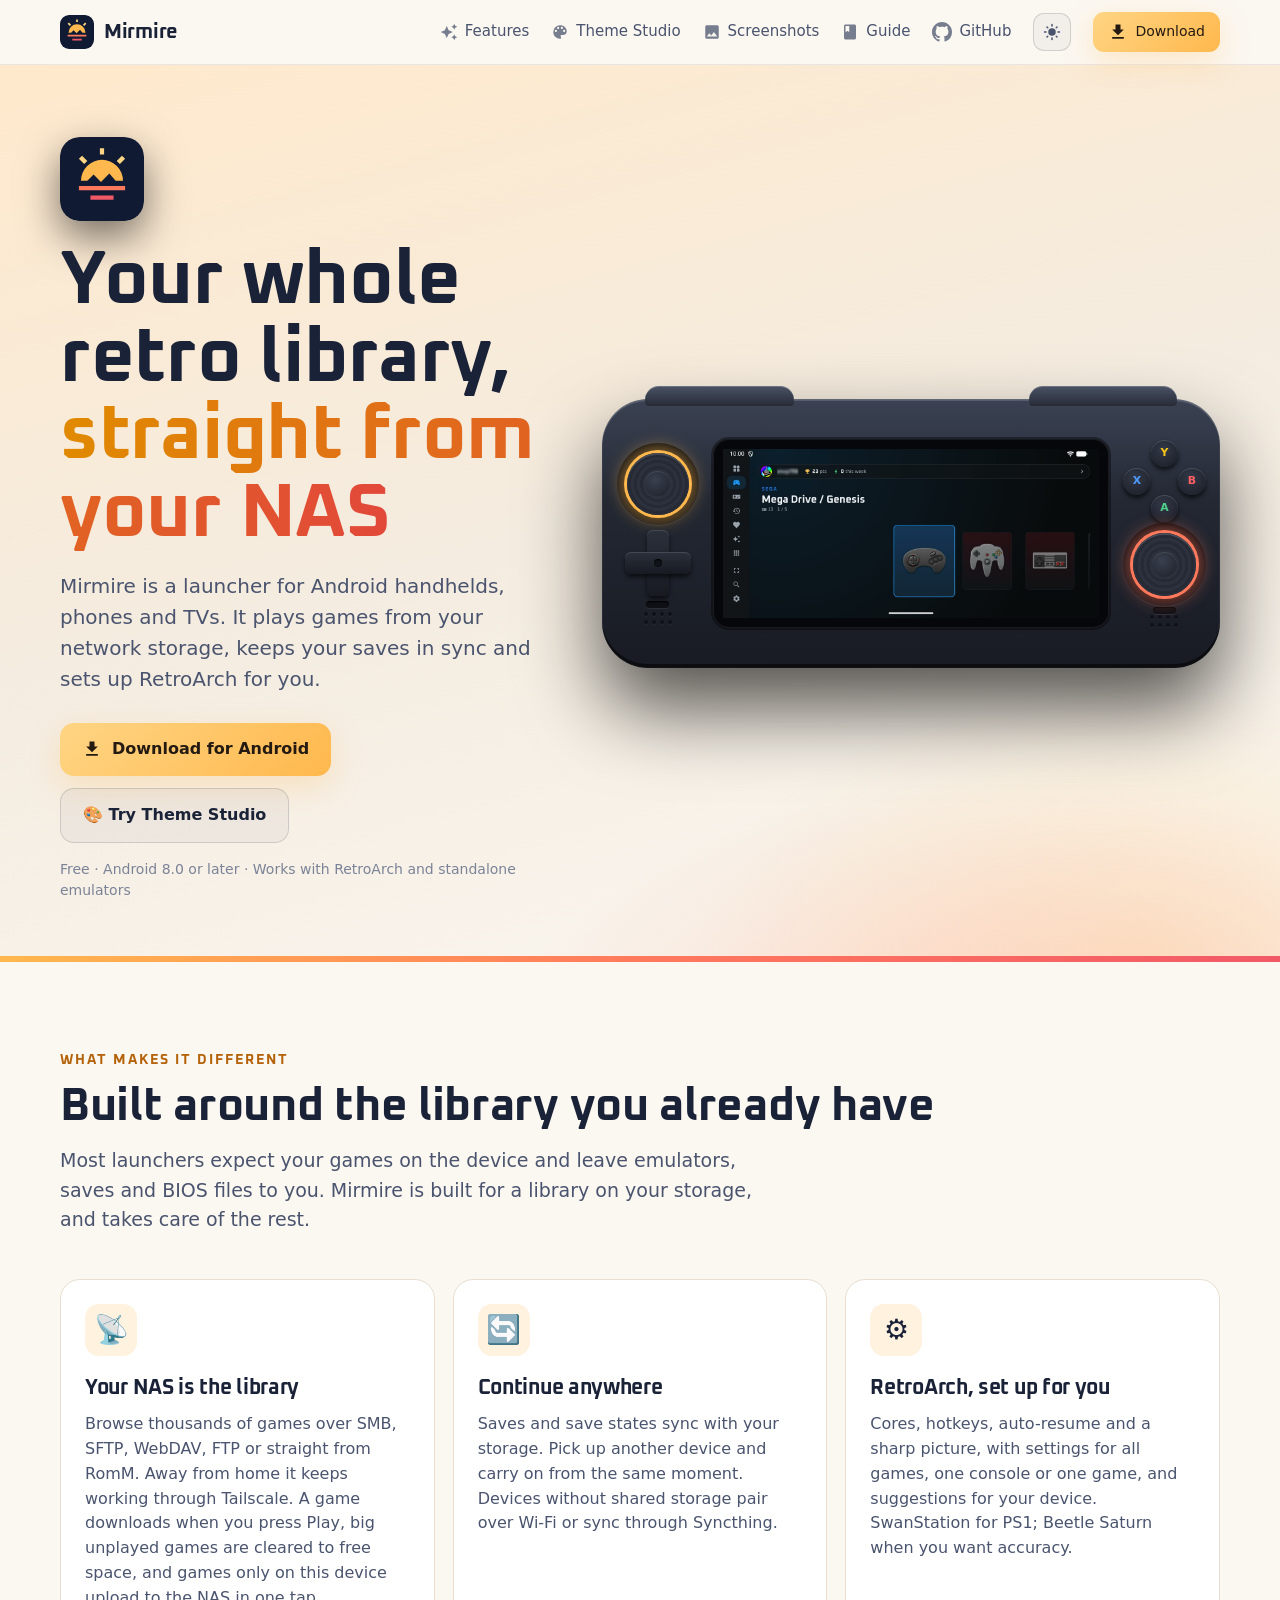
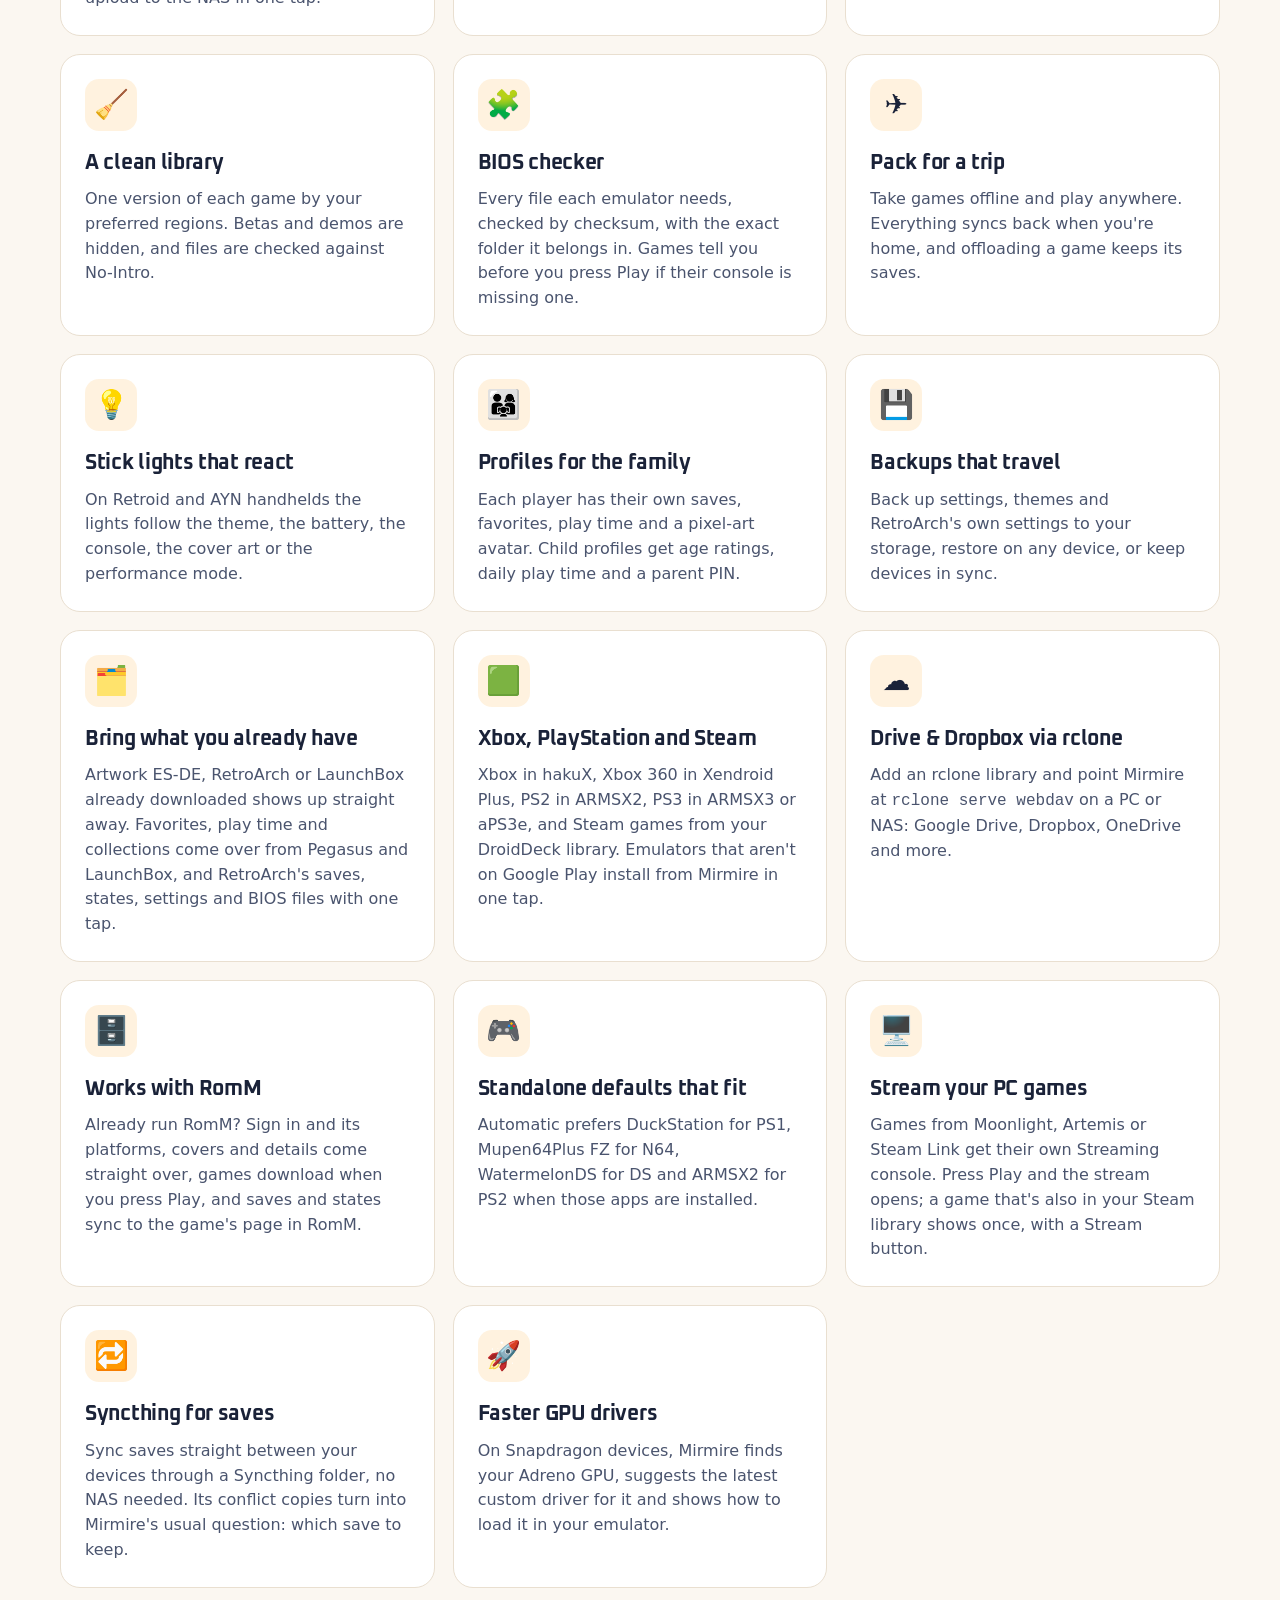
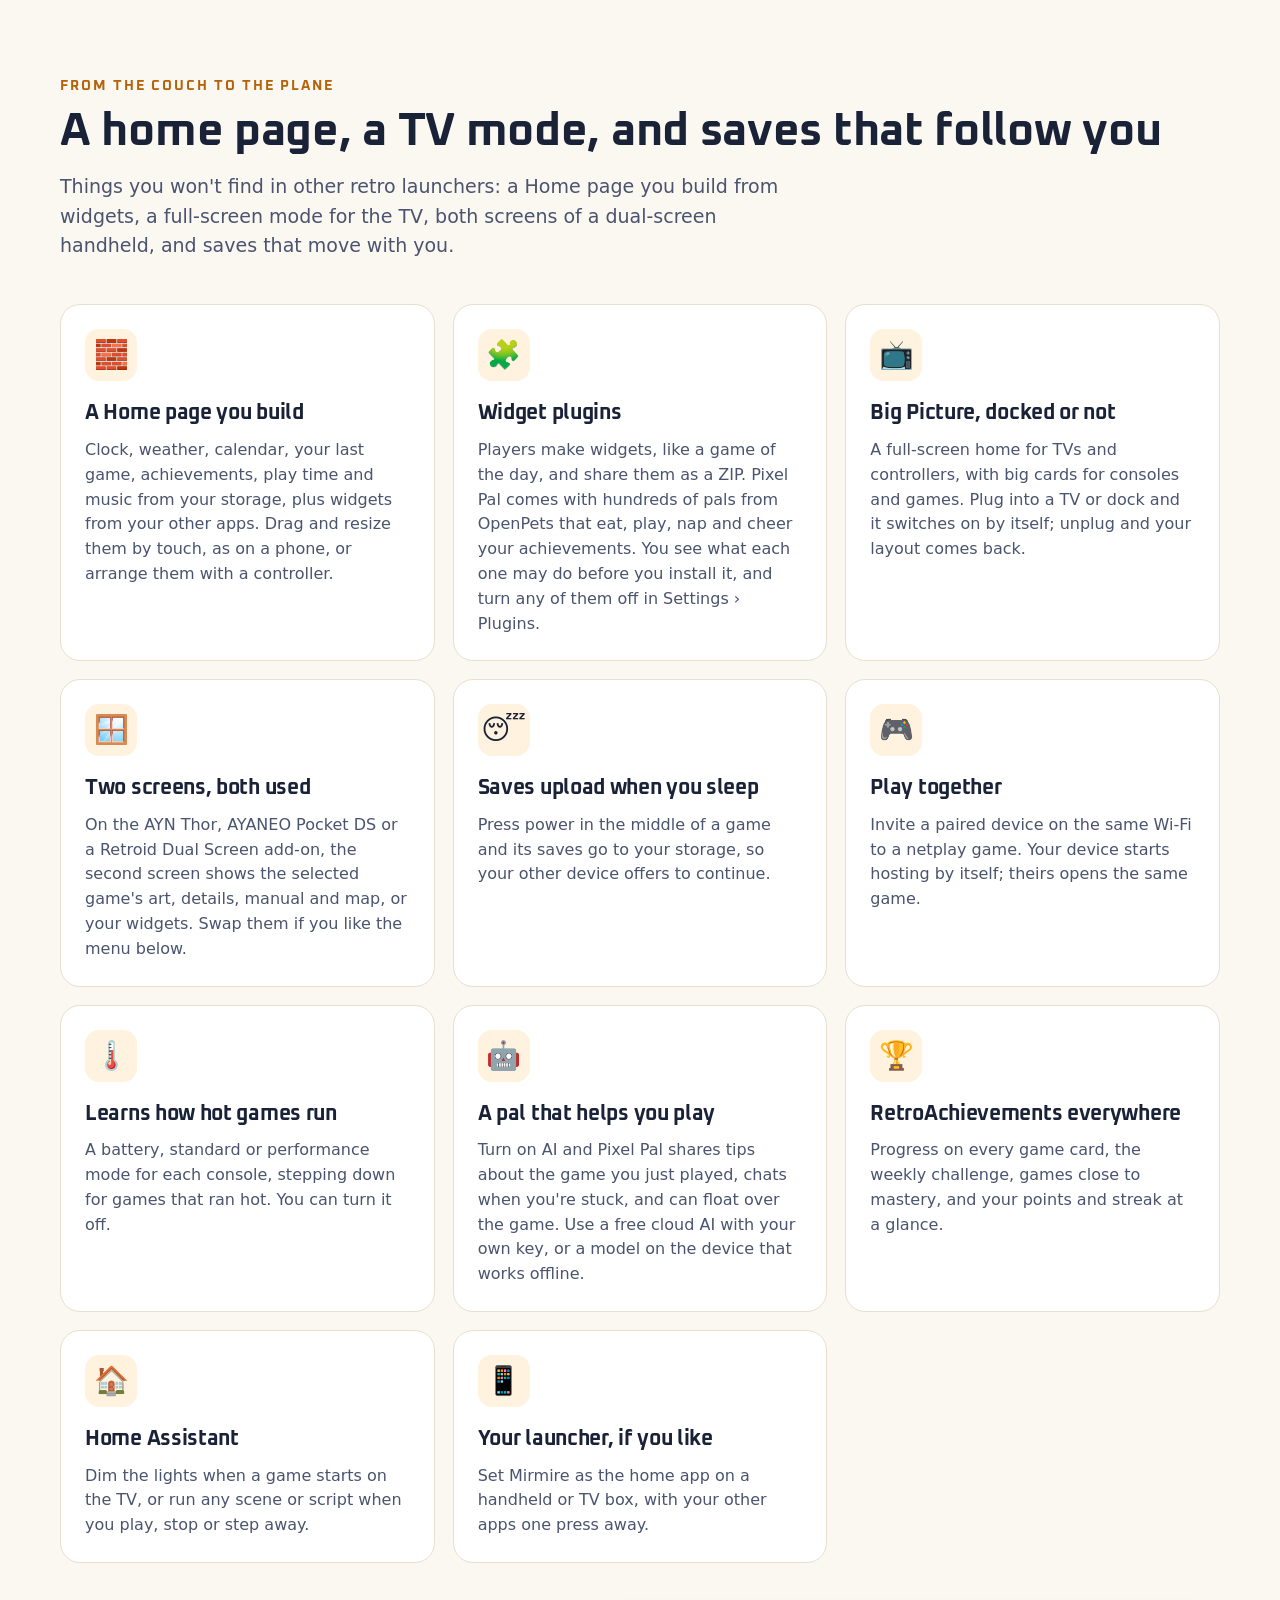
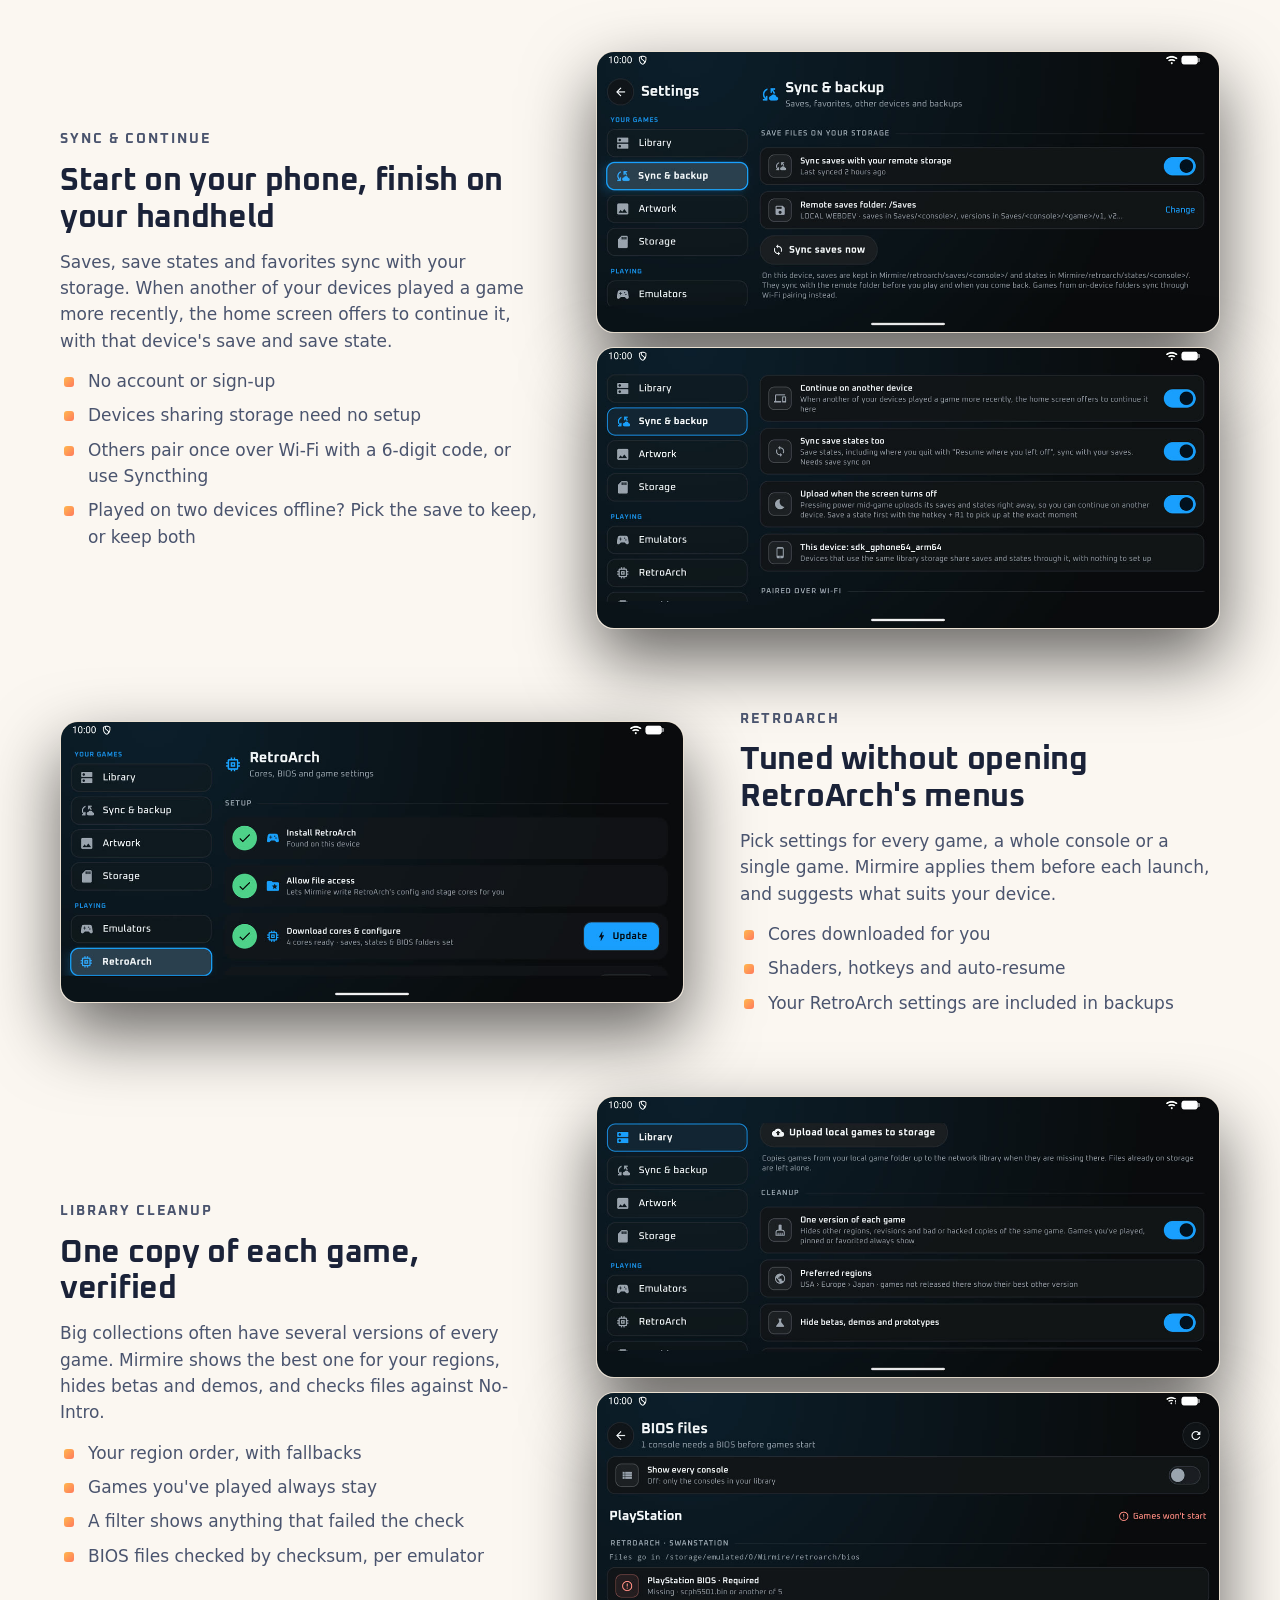
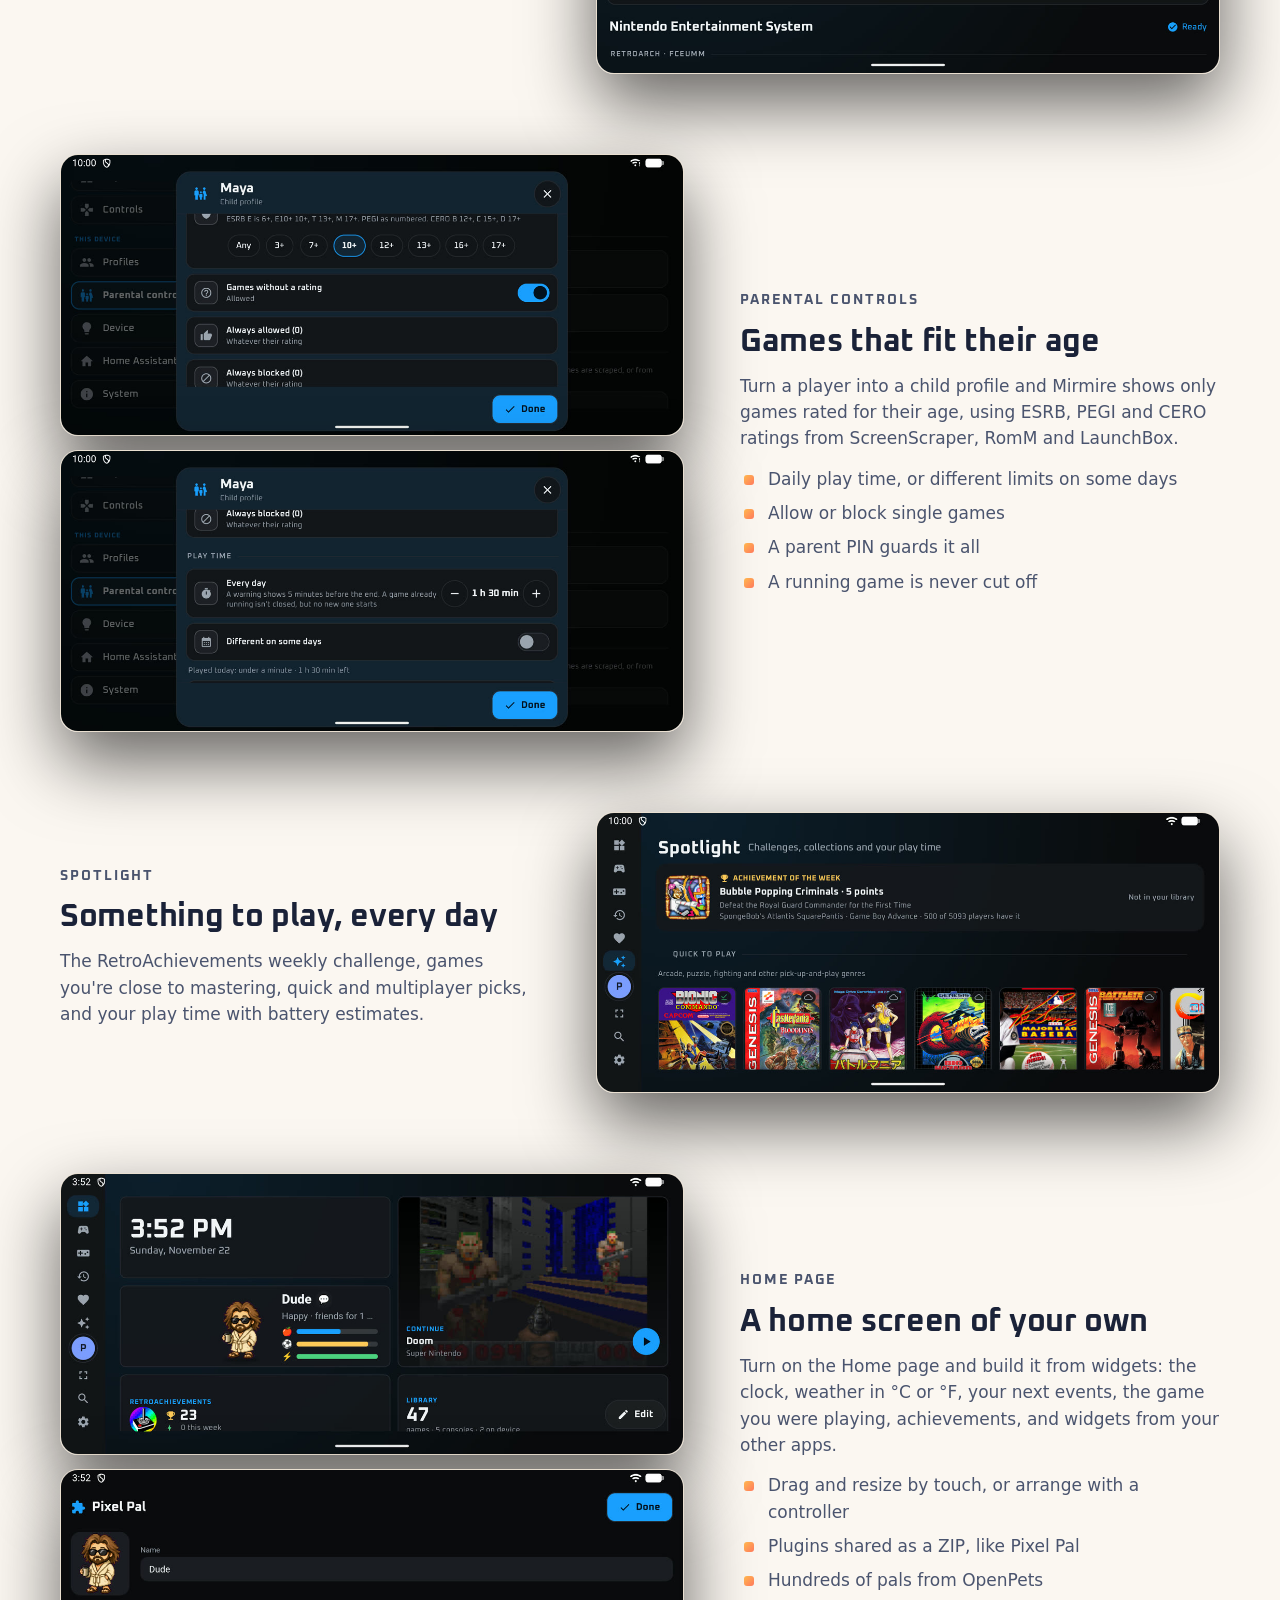
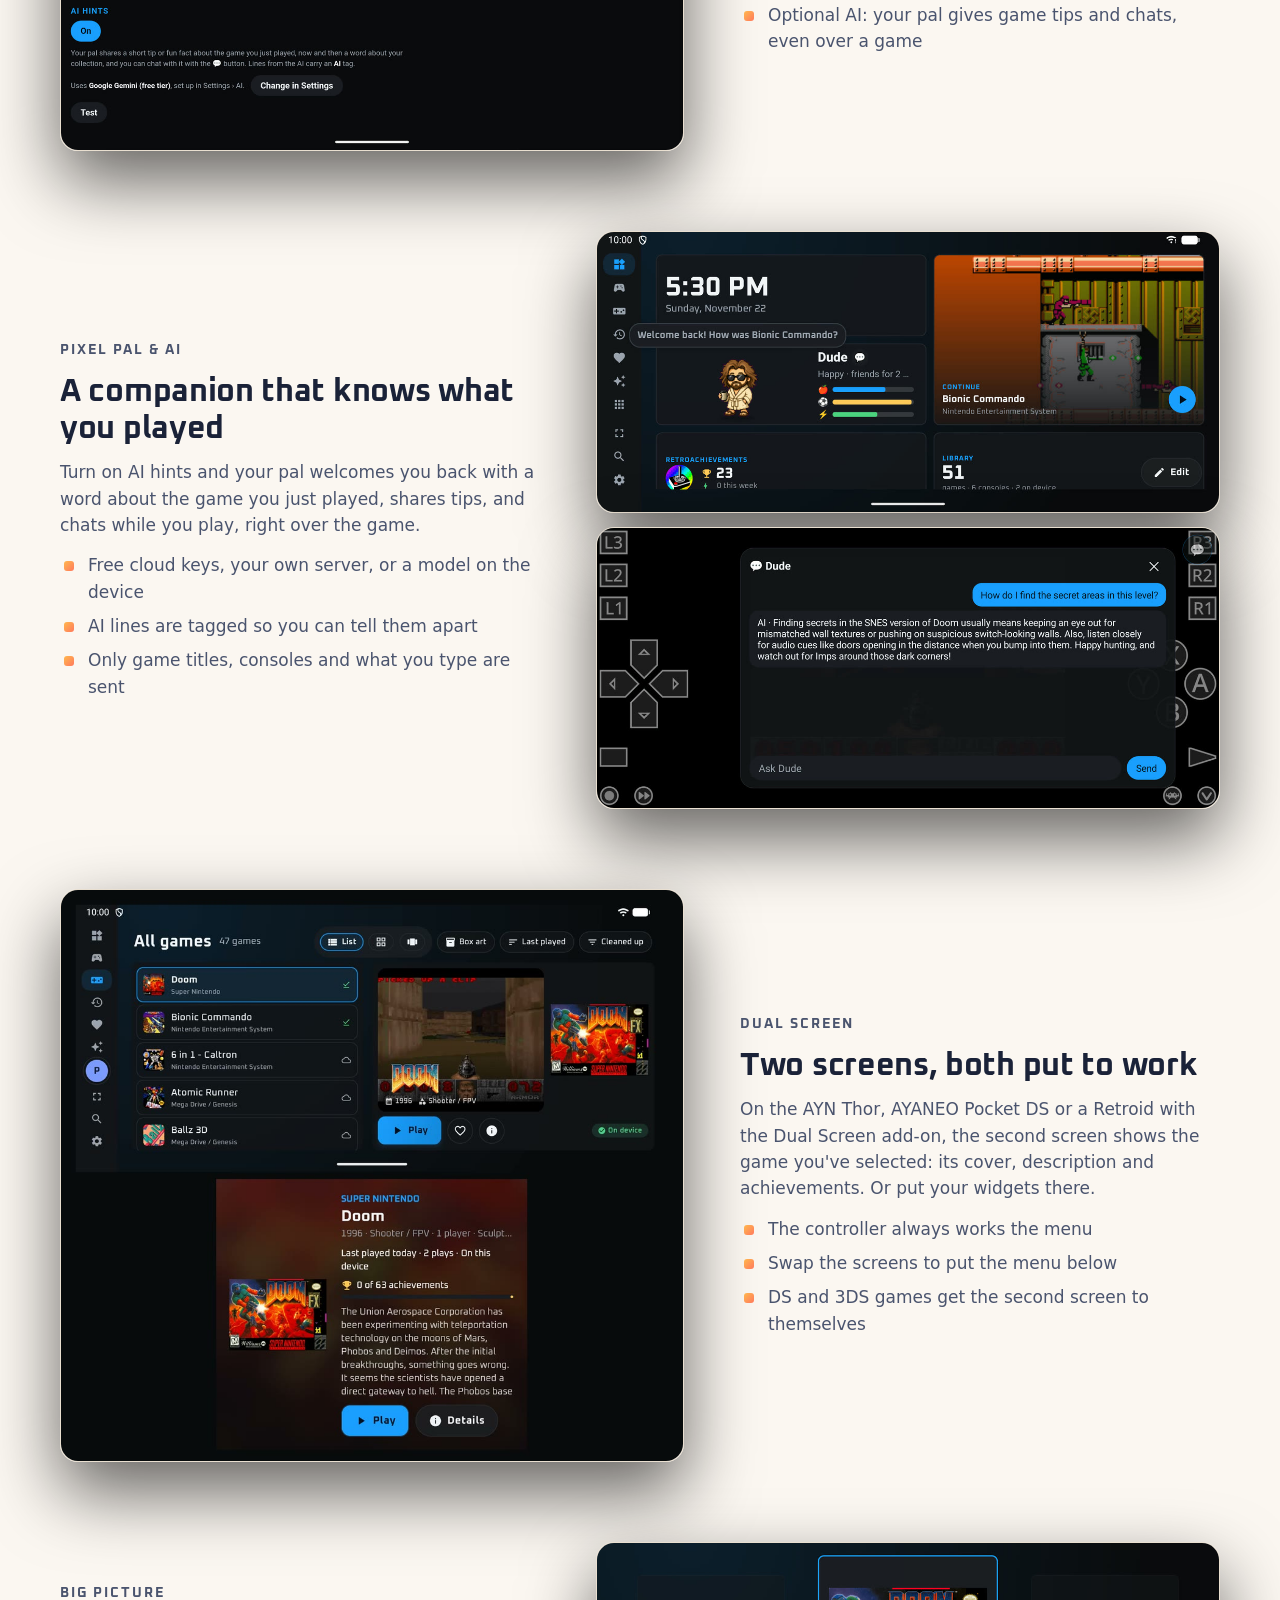
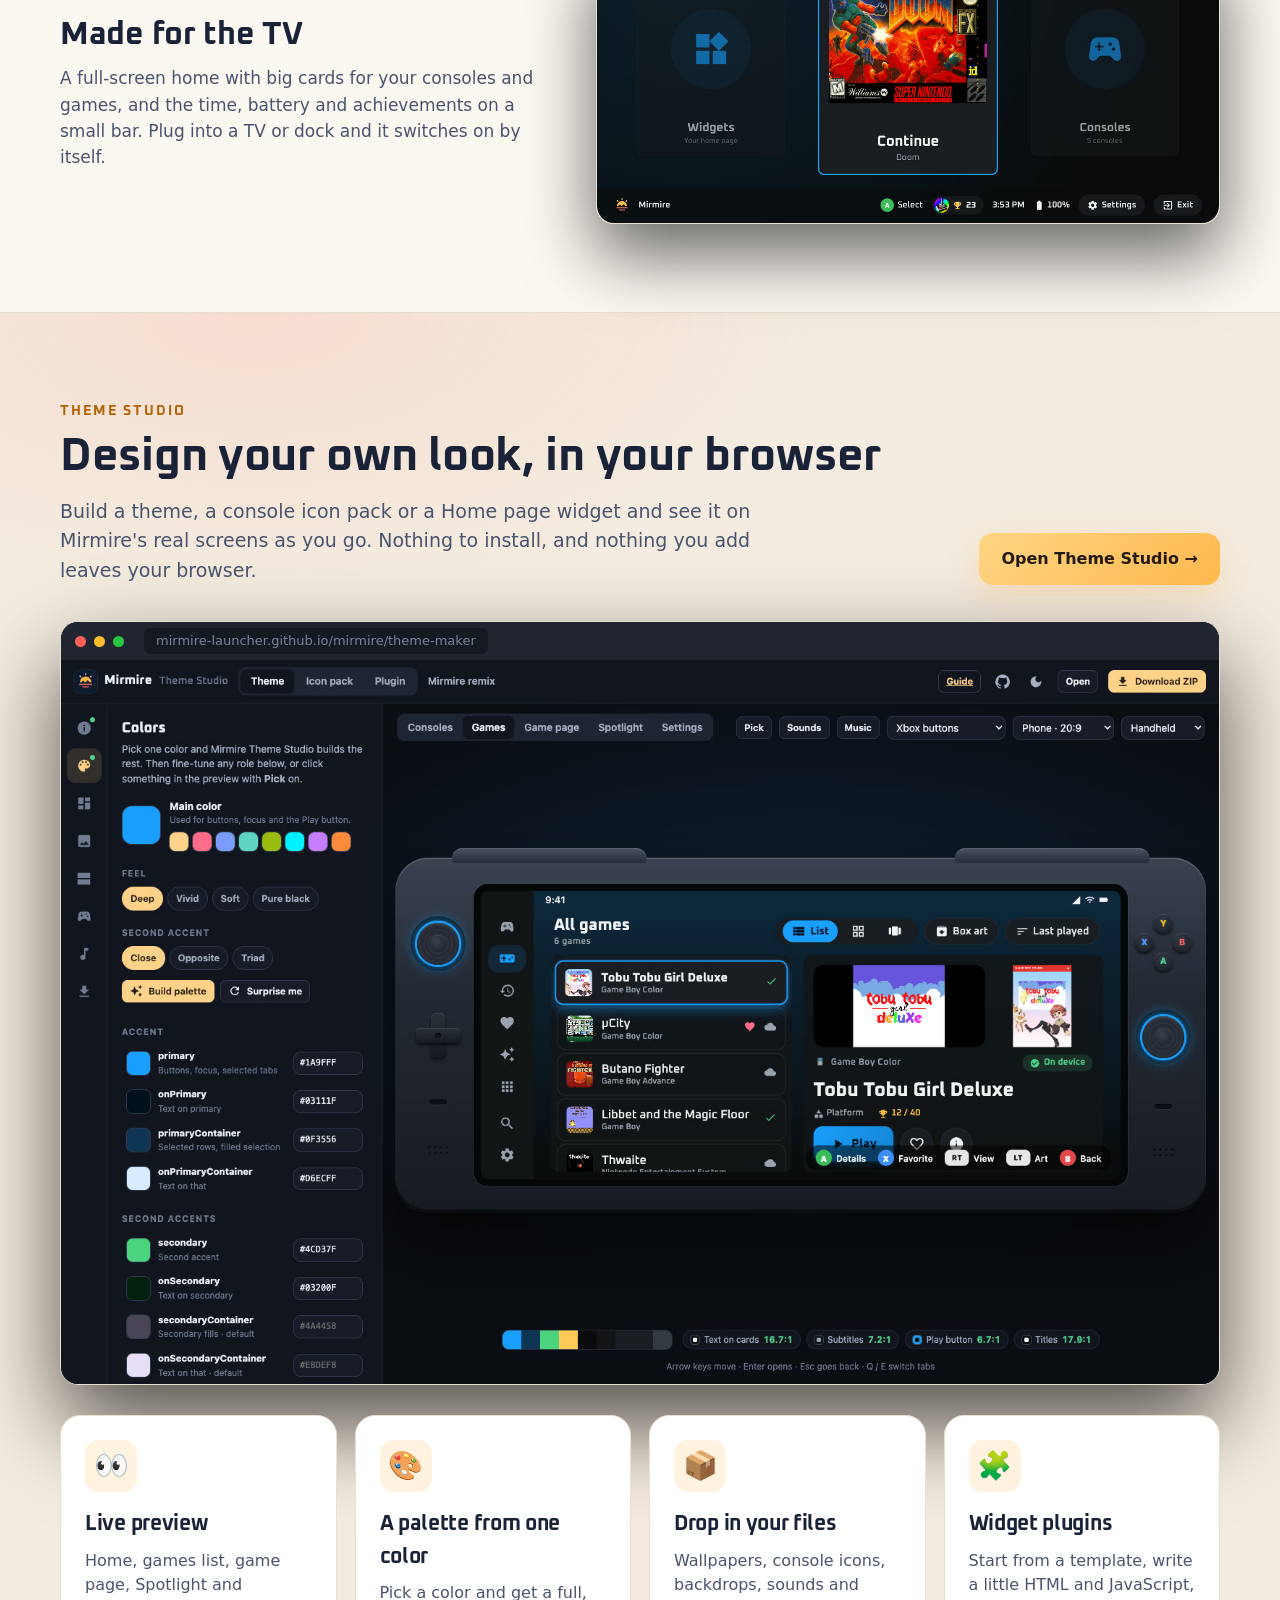
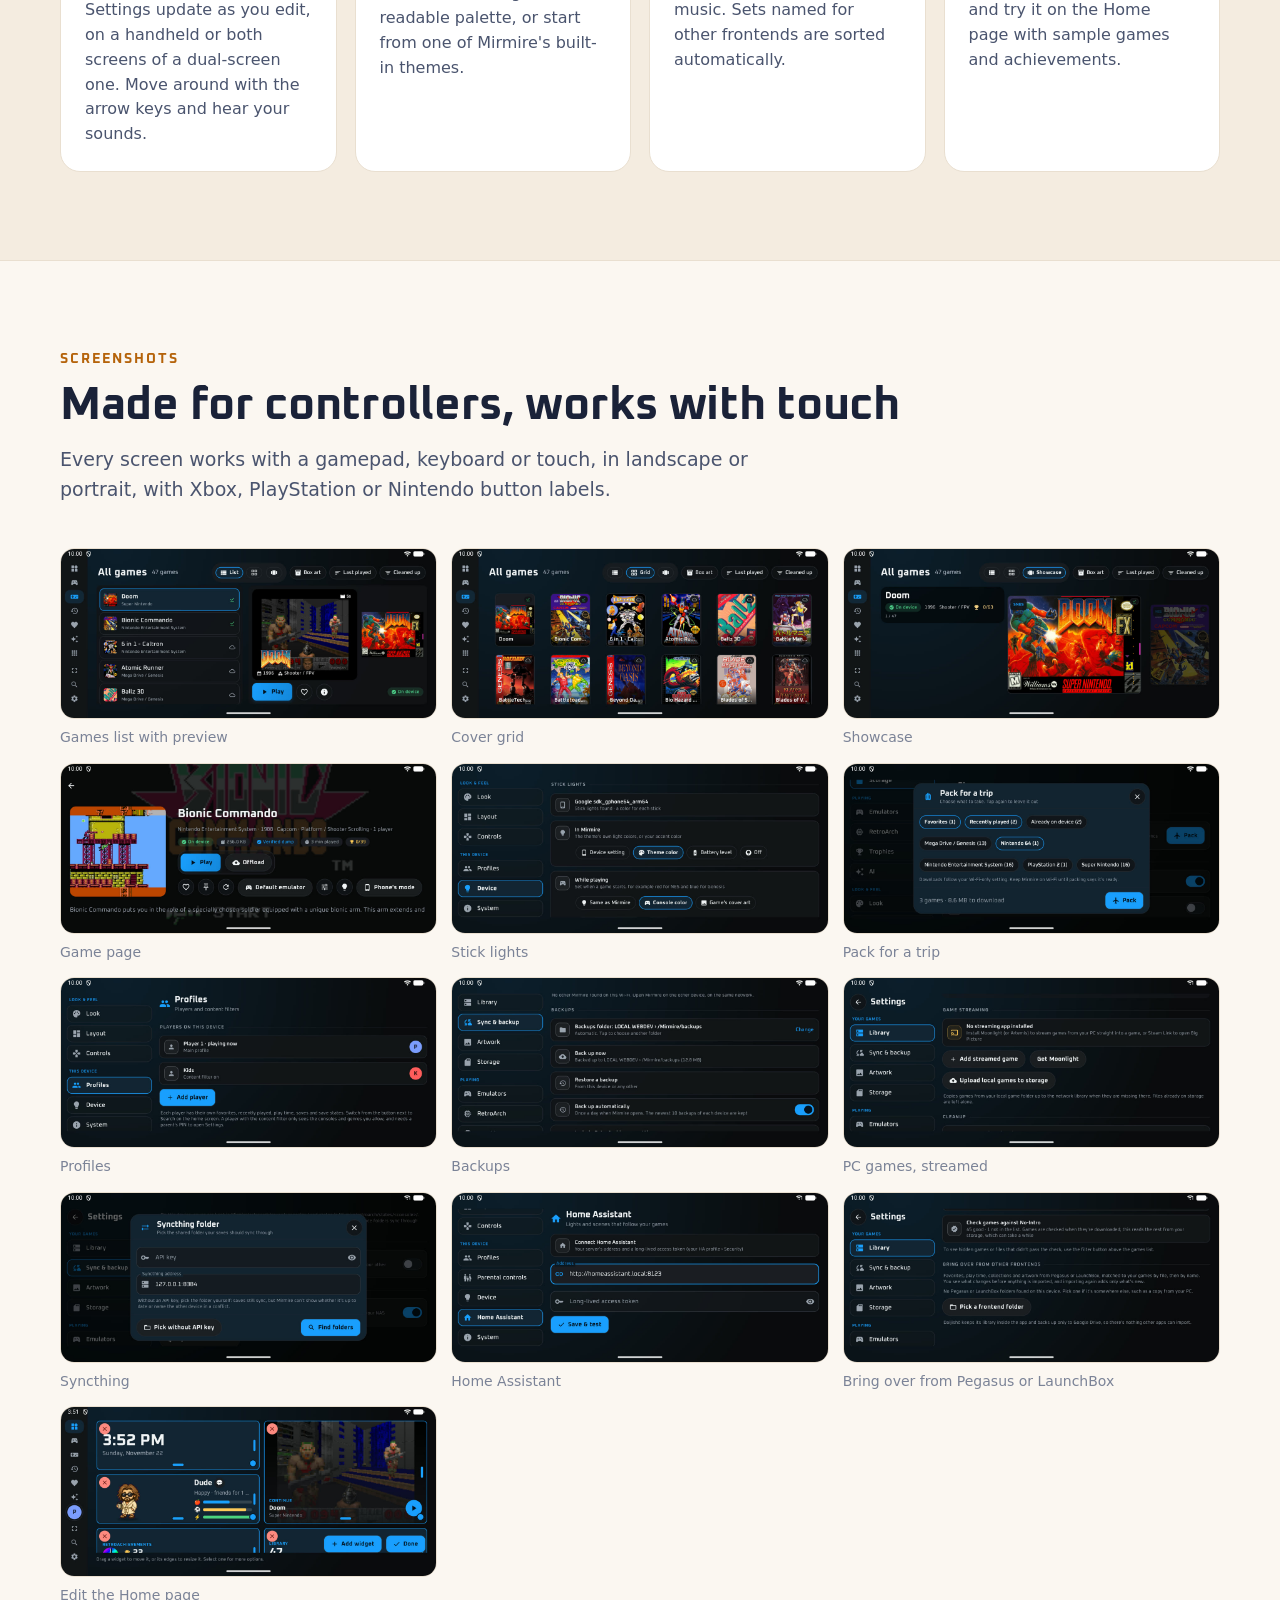
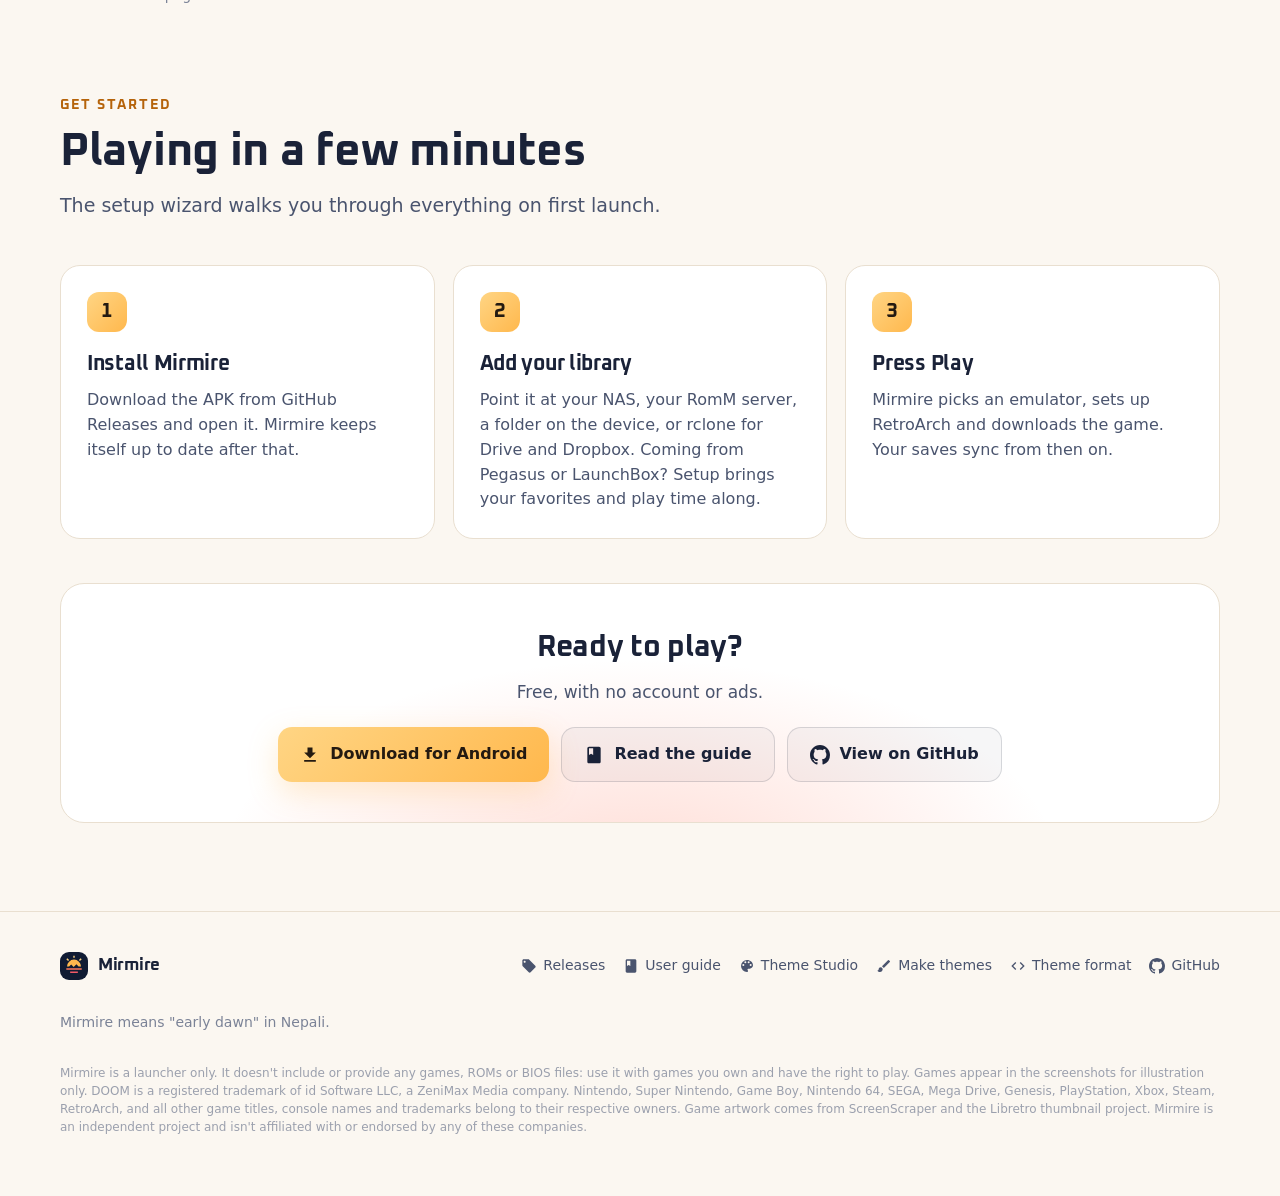
==== docs/index.html @ a79c7e6b "Docs for 1.1.9: Settings › Plugins and its setup step, 12 credited avatar styles, bold profile color" ====
<!doctype html>
<html lang="en">
<head>
  <meta charset="utf-8">
  <meta name="viewport" content="width=device-width, initial-scale=1">
  <title>Mirmire: retro game launcher for Android</title>
  <meta name="description" content="A retro game launcher for Android handhelds, phones and TVs that plays your whole library straight from your NAS, with save sync, RetroArch set up for you and Theme Studio.">
  <meta property="og:title" content="Mirmire">
  <meta property="og:description" content="A retro game launcher for Android handhelds, phones and TVs that plays your whole library straight from your NAS.">
  <meta property="og:image" content="https://mirmire-launcher.github.io/mirmire/images/social-preview.png">
  <meta property="og:type" content="website">
  <meta name="twitter:card" content="summary_large_image">
  <script>try { const t = localStorage.getItem("mirmire-site-theme"); if (t) document.documentElement.dataset.theme = t; } catch {}</script>
  <link rel="icon" href="images/mirmire-icon.svg" type="image/svg+xml">
  <style>
    @font-face { font-family: Oxanium; src: url("theme-maker/assets/fonts/oxanium_medium.ttf") format("truetype"); font-weight: 500; }
    @font-face { font-family: Oxanium; src: url("theme-maker/assets/fonts/oxanium_bold.ttf") format("truetype"); font-weight: 700 800; }
    :root {
      --bg: #0B1326; --bg-2: #101B33; --panel: #142037; --panel-2: #19283F; --line: #25364F;
      --ink: #FFF4E4; --ink-2: #C9D2E1; --ink-3: #8D9AB0;
      --gold: #FFB84D; --pale: #FFD584; --coral: #FF795D; --rose: #F25967;
      --accent-text: #FFB84D; --hair: #ffffff10; --ghost: #ffffff0d; --ghost-line: #ffffff22;
      --hero-top: #16244A; --em-1: #FFD584; --em-2: #FF795D; --chip: #FFB84D1A;
      color-scheme: dark;
    }
    :root[data-theme="light"] {
      --bg: #FBF7F1; --bg-2: #F4ECE0; --panel: #FFFFFF; --panel-2: #FFF8EE; --line: #E9DFD0;
      --ink: #1A2238; --ink-2: #4A546E; --ink-3: #7B8397;
      --accent-text: #B5630A; --hair: #1A223814; --ghost: #1A22380A; --ghost-line: #1A223826;
      --hero-top: #FFE9CC; --em-1: #E08A00; --em-2: #E2483A; --chip: #FFB84D2E;
      color-scheme: light;
    }
    @media (prefers-color-scheme: light) {
      :root:not([data-theme="dark"]) {
        --bg: #FBF7F1; --bg-2: #F4ECE0; --panel: #FFFFFF; --panel-2: #FFF8EE; --line: #E9DFD0;
        --ink: #1A2238; --ink-2: #4A546E; --ink-3: #7B8397;
        --accent-text: #B5630A; --hair: #1A223814; --ghost: #1A22380A; --ghost-line: #1A223826;
        --hero-top: #FFE9CC; --em-1: #E08A00; --em-2: #E2483A; --chip: #FFB84D2E;
        color-scheme: light;
      }
    }
    * { box-sizing: border-box; }
    html { scroll-behavior: smooth; }
    body { margin: 0; background: var(--bg); color: var(--ink); font: 17px/1.55 system-ui, -apple-system, "Segoe UI", Roboto, sans-serif; -webkit-font-smoothing: antialiased; }
    a { color: var(--accent-text); }
    img { max-width: 100%; height: auto; display: block; }
    h1, h2, h3, .brand { font-family: Oxanium, system-ui, sans-serif; letter-spacing: -.3px; }
    .wrap { width: min(1160px, 100% - 32px); margin: 0 auto; }

    /* nav */
    nav { position: sticky; top: 0; z-index: 10; background: color-mix(in srgb, var(--bg) 82%, transparent); backdrop-filter: blur(12px); border-bottom: 1px solid var(--hair); }
    nav .wrap { display: flex; align-items: center; gap: 22px; height: 64px; }
    .brand { display: flex; align-items: center; gap: 10px; font-weight: 700; font-size: 20px; color: var(--ink); text-decoration: none; }
    .brand img { width: 34px; height: 34px; border-radius: 9px; }
    nav .links { display: flex; gap: 22px; margin-left: auto; align-items: center; }
    nav .links a { color: var(--ink-2); text-decoration: none; font-weight: 500; font-size: 15px; }
    nav .links a:hover { color: var(--ink); }
    nav .links a.btn.primary, nav .links a.btn.primary:hover, .btn.primary:hover { color: #241A11; }
    nav .links a { display: inline-flex; align-items: center; gap: 7px; }
    nav .links a:not(.btn) svg { opacity: .75; }
    .mode { border: 1px solid var(--ghost-line); background: var(--ghost); color: var(--ink-2); width: 38px; height: 38px; border-radius: 11px; display: grid; place-items: center; cursor: pointer; }
    .mode:hover { color: var(--ink); }
    .mode .sun { display: none; }
    :root[data-theme="light"] .mode .sun, :root:not([data-theme="dark"]) .mode .sun { display: block; }
    :root[data-theme="light"] .mode .moon, :root:not([data-theme="dark"]) .mode .moon { display: none; }
    @media (prefers-color-scheme: dark) { :root:not([data-theme="light"]) .mode .sun { display: none; } :root:not([data-theme="light"]) .mode .moon { display: block; } }
    nav .links a:hover svg { opacity: 1; }
    footer .links a { display: inline-flex; align-items: center; gap: 6px; }
    @media (max-width: 600px) { nav .links a.gh { display: inline-flex !important; } nav .links a.gh span { display: none; } }

    /* buttons */
    .btn { display: inline-flex; align-items: center; gap: 10px; padding: 14px 22px; border-radius: 14px; font-weight: 700; font-size: 16px; text-decoration: none; transition: transform .15s, box-shadow .15s; white-space: nowrap; }
    .btn:hover { transform: translateY(-2px); }
    .btn.primary { background: linear-gradient(135deg, var(--pale), var(--gold)); color: #241A11; box-shadow: 0 10px 30px #FFB84D40; }
    .btn.ghost { color: var(--ink); background: var(--ghost); border: 1px solid var(--ghost-line); }
    .btn.small { padding: 9px 15px; font-size: 14px; border-radius: 11px; }
    .btn svg { width: 20px; height: 20px; }

    /* hero */
    .hero { position: relative; overflow: hidden; padding: 72px 0 40px;
      background: radial-gradient(900px 520px at 80% 115%, #FF795D45, transparent 60%), radial-gradient(700px 420px at 90% 100%, #FFB84D35, transparent 65%), linear-gradient(165deg, var(--hero-top) 0%, var(--bg-2) 50%, var(--bg) 100%); }
    .hero .wrap { display: grid; grid-template-columns: 1fr 1.25fr; gap: 48px; align-items: center; }
    .hero .icon { width: 84px; height: 84px; border-radius: 20px; box-shadow: 0 16px 40px #0008; margin-bottom: 22px; }
    .hero h1 { font-size: clamp(44px, 6vw, 76px); line-height: 1.02; margin: 0 0 18px; font-weight: 800; }
    .hero h1 em { font-style: normal; background: linear-gradient(90deg, var(--em-1), var(--em-2)); -webkit-background-clip: text; background-clip: text; color: transparent; }
    .hero p.lead { font-size: 20px; color: var(--ink-2); margin: 0 0 28px; max-width: 520px; }
    .hero .ctas { display: flex; gap: 12px; flex-wrap: wrap; }
    .hero .meta { color: var(--ink-3); font-size: 14px; margin-top: 16px; }
/* Handheld: a rounded-rectangle body with shoulder buttons, recessed sticks with lights, D-pad, face buttons,
   Start/Select and speaker grilles. Grips are flex columns, so the parts scale with the device. */
.hh { --hh-light-l: #FFB84D; --hh-light-r: #FF795D; position: relative; isolation: isolate; border-radius: 46px;
  background: linear-gradient(180deg, #3B4253 0%, #232833 38%, #181B23 100%);
  box-shadow: 0 40px 80px #000a, inset 0 2px 0 #ffffff26, inset 0 -4px 0 #0008, inset 0 0 0 1px #ffffff0d; }
.hh::before, .hh::after { content: ""; position: absolute; top: -13px; width: 24%; height: 20px; z-index: -1; border-radius: 14px 14px 4px 4px;
  background: linear-gradient(180deg, #4A5265, #262B36); box-shadow: inset 0 1px 0 #ffffff30; }
.hh::before { left: 7%; } .hh::after { right: 7%; }
.hh .hh-screen { background: #05070A; border-radius: 16px; padding: 10px; box-shadow: inset 0 0 0 1px #ffffff14, 0 0 0 2px #0006; position: relative; z-index: 1; }
.hh .grip { display: flex; flex-direction: column; align-items: center; justify-content: space-evenly; }
.hh .well { width: 74%; aspect-ratio: 1; border-radius: 50%; display: grid; place-items: center; background: radial-gradient(circle, #0B0D12 58%, #1E222C 72%); box-shadow: inset 0 3px 6px #000c, 0 1px 0 #ffffff14; }
.hh .stick { width: 76%; aspect-ratio: 1; border-radius: 50%; position: relative;
  background: repeating-radial-gradient(circle at 50% 50%, #2C313D 0 3px, #262A35 3px 6px);
  box-shadow: 0 0 0 3px var(--hh-light-l), 0 0 18px 4px color-mix(in srgb, var(--hh-light-l) 70%, transparent), 0 6px 10px #000b, inset 0 2px 0 #ffffff22; }
.hh .grip.r .stick { box-shadow: 0 0 0 3px var(--hh-light-r), 0 0 18px 4px color-mix(in srgb, var(--hh-light-r) 70%, transparent), 0 6px 10px #000b, inset 0 2px 0 #ffffff22; }
.hh .stick::after { content: ""; position: absolute; inset: 30%; border-radius: 50%; background: radial-gradient(circle at 40% 35%, #3A404E, #1C2029); box-shadow: inset 0 1px 0 #ffffff1a; }
.hh .dpad { width: 62%; aspect-ratio: 1; position: relative; }
.hh .dpad i { position: absolute; background: linear-gradient(180deg, #2B303B, #171A21); box-shadow: inset 0 1px 0 #ffffff1f, 0 3px 4px #0009; border-radius: 6px; }
.hh .dpad i:nth-child(1) { left: 34%; right: 34%; top: 2%; bottom: 2%; }
.hh .dpad i:nth-child(2) { top: 34%; bottom: 34%; left: 2%; right: 2%; }
.hh .dpad i:nth-child(3) { left: 44%; top: 44%; width: 12%; height: 12%; border-radius: 50%; background: #11141A; box-shadow: inset 0 1px 2px #000; }
.hh .face { width: 74%; aspect-ratio: 1; position: relative; }
.hh .face b { position: absolute; width: 33%; aspect-ratio: 1; border-radius: 50%; display: grid; place-items: center;
  background: radial-gradient(circle at 45% 35%, #333948, #191C24); box-shadow: inset 0 1px 0 #ffffff26, 0 3px 4px #000a;
  font: 800 clamp(7px, 0.85vw, 12px)/1 system-ui, sans-serif; }
.hh .face b:nth-child(1) { left: 33.5%; top: 0; color: #F5C518; }
.hh .face b:nth-child(2) { left: 0; top: 33.5%; color: #4D9BFF; }
.hh .face b:nth-child(3) { right: 0; top: 33.5%; color: #FF5E63; }
.hh .face b:nth-child(4) { left: 33.5%; bottom: 0; color: #4FD18B; }
.hh .hh-sys { display: flex; gap: 10%; width: 70%; justify-content: center; }
.hh .hh-sys i { width: 30%; height: 7px; border-radius: 5px; background: #0E1016; box-shadow: inset 0 1px 1px #000, 0 1px 0 #ffffff12; }
.hh .grille { display: grid; grid-template-columns: repeat(4, 4px); gap: 4px; opacity: .7; }
.hh .grille i { width: 4px; height: 4px; border-radius: 50%; background: #0A0C10; box-shadow: 0 1px 0 #ffffff10; }
    .device { display: grid; grid-template-columns: 18% 1fr 18%; align-items: stretch; padding: 40px 0; margin-top: 14px; }
    .stripe { height: 6px; background: linear-gradient(90deg, var(--gold), var(--coral) 50%, var(--rose)); }

    /* sections */
    section { padding: 88px 0; }
    .kicker { font-family: Oxanium, sans-serif; color: var(--accent-text); text-transform: uppercase; letter-spacing: 2px; font-size: 14px; font-weight: 700; margin: 0 0 10px; }
    h2 { font-size: clamp(32px, 4vw, 46px); margin: 0 0 14px; line-height: 1.1; font-weight: 800; }
    .sub { color: var(--ink-2); font-size: 19px; max-width: 720px; margin: 0 0 44px; }

    .grid { display: grid; grid-template-columns: repeat(3, 1fr); gap: 18px; }
    .card { background: var(--panel); border: 1px solid var(--line); border-radius: 20px; padding: 24px; transition: border-color .2s, transform .2s; }
    .card:hover { border-color: #FFB84D66; transform: translateY(-3px); }
    .card .ic { font-size: 28px; line-height: 1; width: 52px; height: 52px; display: grid; place-items: center; border-radius: 14px; background: var(--chip); margin-bottom: 16px; }
    .card h3 { margin: 0 0 8px; font-size: 21px; }
    .card p { margin: 0; color: var(--ink-2); font-size: 16px; }

    /* feature rows with screenshots */
    .rows { display: grid; gap: 80px; }
    .row { display: grid; grid-template-columns: 1fr 1.3fr; gap: 56px; align-items: center; }
    .row.flip { grid-template-columns: 1.3fr 1fr; }
    .row.flip .text { order: 2; }
    .row h3 { font-size: 32px; margin: 0 0 12px; line-height: 1.15; }
    .row p { color: var(--ink-2); margin: 0 0 12px; }
    .row ul { margin: 14px 0 0; padding: 0; list-style: none; display: grid; gap: 8px; }
    .row li { padding-left: 28px; position: relative; color: var(--ink-2); }
    .row li::before { content: ""; position: absolute; left: 4px; top: 9px; width: 10px; height: 10px; border-radius: 3px; background: linear-gradient(135deg, var(--gold), var(--coral)); }
    .shot { border-radius: 18px; border: 1px solid var(--line); box-shadow: 0 30px 70px #0009; overflow: hidden; }
    .pair { display: grid; gap: 14px; }

    /* theme studio */
    .studio { background: radial-gradient(800px 400px at 20% 0%, #FF795D22, transparent 70%), var(--bg-2); border-top: 1px solid var(--line); border-bottom: 1px solid var(--line); }
    .studio .wrap > .head { display: flex; justify-content: space-between; align-items: end; gap: 24px; flex-wrap: wrap; margin-bottom: 36px; }
    .studio .head .sub { margin: 0; }
    .browser { border-radius: 18px; overflow: hidden; border: 1px solid var(--line); box-shadow: 0 40px 90px #000a; background: #1A1E2A; }
    .browser .chrome { height: 38px; display: flex; align-items: center; gap: 8px; padding: 0 14px; background: #20252F; }
    .browser .chrome i { width: 11px; height: 11px; border-radius: 50%; background: #3a4050; }
    .browser .chrome i:nth-child(1) { background: #FF6159; } .browser .chrome i:nth-child(2) { background: #FFBD2E; } .browser .chrome i:nth-child(3) { background: #28C941; }
    .browser .chrome span { margin-left: 12px; font-size: 13px; color: var(--ink-3); background: #151922; padding: 3px 12px; border-radius: 7px; }
    .studio .grid { margin-top: 30px; grid-template-columns: repeat(4, 1fr); }
    @media (max-width: 1100px) { .studio .grid { grid-template-columns: 1fr 1fr; } }
    @media (max-width: 600px) { .studio .grid { grid-template-columns: 1fr; } }

    /* gallery */
    .gallery { display: grid; grid-template-columns: repeat(3, 1fr); gap: 14px; }
    .gallery figure { margin: 0; }
    .gallery img { border-radius: 14px; border: 1px solid var(--line); cursor: zoom-in; }
    .gallery figcaption { color: var(--ink-3); font-size: 14px; margin-top: 8px; }
    dialog { border: 0; padding: 0; background: transparent; max-width: min(1400px, 96vw); }
    dialog::backdrop { background: #000c; }
    dialog img { border-radius: 14px; }

    /* get started */
    .steps { counter-reset: s; display: grid; grid-template-columns: repeat(3, 1fr); gap: 18px; }
    .step { background: var(--panel); border: 1px solid var(--line); border-radius: 20px; padding: 26px; }
    .step::before { counter-increment: s; content: counter(s); font-family: Oxanium, sans-serif; font-weight: 800; font-size: 20px; width: 40px; height: 40px; border-radius: 12px; display: grid; place-items: center; background: linear-gradient(135deg, var(--pale), var(--gold)); color: #241A11; margin-bottom: 16px; }
    .step h3 { margin: 0 0 8px; font-size: 21px; }
    .step p { margin: 0; color: var(--ink-2); font-size: 16px; }
    .cta-band { margin-top: 44px; padding: 40px; border-radius: 24px; text-align: center; background: radial-gradient(600px 300px at 50% 120%, #FF795D40, transparent 70%), var(--panel); border: 1px solid var(--line); }
    .cta-band h3 { font-size: 30px; margin: 0 0 8px; }
    .cta-band p { color: var(--ink-2); margin: 0 0 22px; }
    .cta-band .ctas { display: flex; gap: 12px; justify-content: center; flex-wrap: wrap; }

    footer { padding: 40px 0 60px; color: var(--ink-3); font-size: 14px; border-top: 1px solid var(--line); }
    footer .wrap { display: flex; gap: 24px; flex-wrap: wrap; justify-content: space-between; align-items: center; }
    footer .links { display: flex; gap: 18px; flex-wrap: wrap; }
    footer a { color: var(--ink-2); text-decoration: none; }
    footer a:hover { color: var(--ink); }

    @media (max-width: 900px) {
      nav .links a.hide-sm { display: none; }
      .hero { padding-top: 44px; }
      .hero .wrap, .row, .row.flip { grid-template-columns: 1fr; gap: 32px; }
      .row.flip .text { order: 0; }
      .grid, .steps { grid-template-columns: 1fr 1fr; }
      .gallery { grid-template-columns: 1fr 1fr; }
      section { padding: 64px 0; }
    }
    @media (max-width: 600px) {
      body { font-size: 16px; }
      nav .links { gap: 14px; }
      nav .links a:not(.btn):not(.gh) { display: none; }
      .grid, .steps, .gallery { grid-template-columns: 1fr; }
      .hero p.lead { font-size: 18px; }
      .btn { padding: 13px 18px; }
      .cta-band { padding: 28px 18px; }
    }
  </style>
</head>
<body>
  <nav>
    <div class="wrap">
      <a class="brand" href="./"><img src="images/mirmire-icon.svg" alt="">Mirmire</a>
      <div class="links">
        <a href="#features" class="hide-sm"><svg width="18" height="18" viewBox="0 0 24 24" fill="currentColor" aria-hidden="true"><path d="M19 9l1.25-2.75L23 5l-2.75-1.25L19 1l-1.25 2.75L15 5l2.75 1.25L19 9zm-7.5.5L9 4 6.5 9.5 1 12l5.5 2.5L9 20l2.5-5.5L17 12l-5.5-2.5zM19 15l-1.25 2.75L15 19l2.75 1.25L19 23l1.25-2.75L23 19l-2.75-1.25L19 15z"/></svg>Features</a>
        <a href="#theme-studio" class="hide-sm"><svg width="18" height="18" viewBox="0 0 24 24" fill="currentColor" aria-hidden="true"><path d="M12 3a9 9 0 0 0 0 18c.83 0 1.5-.67 1.5-1.5 0-.39-.15-.74-.39-1.01-.23-.26-.38-.61-.38-.99 0-.83.67-1.5 1.5-1.5H16c2.76 0 5-2.24 5-5 0-4.42-4.03-8-9-8zm-5.5 9a1.5 1.5 0 1 1 0-3 1.5 1.5 0 0 1 0 3zm3-4a1.5 1.5 0 1 1 0-3 1.5 1.5 0 0 1 0 3zm5 0a1.5 1.5 0 1 1 0-3 1.5 1.5 0 0 1 0 3zm3 4a1.5 1.5 0 1 1 0-3 1.5 1.5 0 0 1 0 3z"/></svg>Theme Studio</a>
        <a href="#screenshots" class="hide-sm"><svg width="18" height="18" viewBox="0 0 24 24" fill="currentColor" aria-hidden="true"><path d="M21 19V5c0-1.1-.9-2-2-2H5c-1.1 0-2 .9-2 2v14c0 1.1.9 2 2 2h14c1.1 0 2-.9 2-2zM8.5 13.5l2.5 3.01L14.5 12l4.5 6H5l3.5-4.5z"/></svg>Screenshots</a>
        <a href="https://github.com/Mirmire-Launcher/mirmire/blob/main/docs/GUIDE.md"><svg width="18" height="18" viewBox="0 0 24 24" fill="currentColor" aria-hidden="true"><path d="M18 2H6c-1.1 0-2 .9-2 2v16c0 1.1.9 2 2 2h12c1.1 0 2-.9 2-2V4c0-1.1-.9-2-2-2zM6 4h5v8l-2.5-1.5L6 12V4z"/></svg>Guide</a>
        <a class="gh" href="https://github.com/Mirmire-Launcher/mirmire" title="Mirmire on GitHub" aria-label="Mirmire on GitHub"><svg width="20" height="20" viewBox="0 0 16 16" fill="currentColor" aria-hidden="true"><path d="M8 0C3.58 0 0 3.58 0 8c0 3.54 2.29 6.53 5.47 7.59.4.07.55-.17.55-.38 0-.19-.01-.82-.01-1.49-2.01.37-2.53-.49-2.69-.94-.09-.23-.48-.94-.82-1.13-.28-.15-.68-.52-.01-.53.63-.01 1.08.58 1.23.82.72 1.21 1.87.87 2.33.66.07-.52.28-.87.51-1.07-1.78-.2-3.64-.89-3.64-3.95 0-.87.31-1.59.82-2.15-.08-.2-.36-1.02.08-2.12 0 0 .67-.21 2.2.82.64-.18 1.32-.27 2-.27.68 0 1.36.09 2 .27 1.53-1.04 2.2-.82 2.2-.82.44 1.1.16 1.92.08 2.12.51.56.82 1.27.82 2.15 0 3.07-1.87 3.75-3.65 3.95.29.25.54.73.54 1.48 0 1.07-.01 1.93-.01 2.2 0 .21.15.46.55.38A8.013 8.013 0 0016 8c0-4.42-3.58-8-8-8z"/></svg><span>GitHub</span></a>
        <button class="mode" id="mode" aria-label="Switch light or dark mode" title="Light or dark mode"><svg class="moon" width="18" height="18" viewBox="0 0 24 24" fill="currentColor"><path d="M12 3a9 9 0 1 0 9 9c0-.46-.04-.92-.1-1.36a5.389 5.389 0 0 1-4.4 2.26 5.403 5.403 0 0 1-3.14-9.8c-.44-.06-.9-.1-1.36-.1z"/></svg><svg class="sun" width="18" height="18" viewBox="0 0 24 24" fill="currentColor"><path d="M12 7a5 5 0 1 0 0 10 5 5 0 0 0 0-10zM2 13h2a1 1 0 0 0 0-2H2a1 1 0 0 0 0 2zm18 0h2a1 1 0 0 0 0-2h-2a1 1 0 0 0 0 2zM11 2v2a1 1 0 0 0 2 0V2a1 1 0 0 0-2 0zm0 18v2a1 1 0 0 0 2 0v-2a1 1 0 0 0-2 0zM5.99 4.58a1 1 0 0 0-1.41 1.41l1.06 1.06a1 1 0 0 0 1.41-1.41L5.99 4.58zm12.37 12.37a1 1 0 0 0-1.41 1.41l1.06 1.06a1 1 0 0 0 1.41-1.41l-1.06-1.06zm1.06-10.96a1 1 0 0 0-1.41-1.41l-1.06 1.06a1 1 0 0 0 1.41 1.41l1.06-1.06zM7.05 18.36a1 1 0 0 0-1.41-1.41l-1.06 1.06a1 1 0 0 0 1.41 1.41l1.06-1.06z"/></svg></button>
        <a class="btn primary small" href="https://github.com/Mirmire-Launcher/mirmire/releases/latest"><svg width="16" height="16" viewBox="0 0 24 24" fill="currentColor" aria-hidden="true"><path d="M19 9h-4V3H9v6H5l7 7 7-7zM5 18v2h14v-2H5z"/></svg>Download</a>
      </div>
    </div>
  </nav>

  <header class="hero">
    <div class="wrap">
      <div>
        <img class="icon" src="images/mirmire-icon.svg" alt="Mirmire">
        <h1>Your whole retro library, <em>straight from your NAS</em></h1>
        <p class="lead">Mirmire is a launcher for Android handhelds, phones and TVs. It plays games from your network storage, keeps your saves in sync and sets up RetroArch for you.</p>
        <div class="ctas">
          <a class="btn primary" href="https://github.com/Mirmire-Launcher/mirmire/releases/latest"><svg viewBox="0 0 24 24" fill="currentColor"><path d="M19 9h-4V3H9v6H5l7 7 7-7zM5 18v2h14v-2H5z"/></svg>Download for Android</a>
          <a class="btn ghost" href="theme-maker/">🎨 Try Theme Studio</a>
        </div>
        <p class="meta">Free · Android 8.0 or later · Works with RetroArch and standalone emulators</p>
      </div>
      <div class="device hh">
        <div class="grip l"><span class="well"><span class="stick"></span></span><span class="dpad"><i></i><i></i><i></i></span><span class="hh-sys"><i></i></span><span class="grille"><i></i><i></i><i></i><i></i><i></i><i></i><i></i><i></i></span></div>
        <div class="hh-screen"><img src="images/site/01-consoles.jpg" alt="Mirmire's console screen on a handheld, with Mega Drive / Genesis selected" width="1200" height="540"></div>
        <div class="grip r"><span class="face"><b>Y</b><b>X</b><b>B</b><b>A</b></span><span class="well"><span class="stick"></span></span><span class="hh-sys"><i></i></span><span class="grille"><i></i><i></i><i></i><i></i><i></i><i></i><i></i><i></i></span></div>
      </div>
    </div>
  </header>
  <div class="stripe"></div>

  <section id="features">
    <div class="wrap">
      <p class="kicker">What makes it different</p>
      <h2>Built around the library you already have</h2>
      <p class="sub">Most launchers expect your games on the device and leave emulators, saves and BIOS files to you. Mirmire is built for a library on your storage, and takes care of the rest.</p>
      <div class="grid">
        <div class="card"><div class="ic">📡</div><h3>Your NAS is the library</h3><p>Browse thousands of games over SMB, SFTP, WebDAV, FTP or straight from RomM. Away from home it keeps working through Tailscale. A game downloads when you press Play, big unplayed games are cleared to free space, and games only on this device upload to the NAS in one tap.</p></div>
        <div class="card"><div class="ic">🔄</div><h3>Continue anywhere</h3><p>Saves and save states sync with your storage. Pick up another device and carry on from the same moment. Devices without shared storage pair over Wi-Fi or sync through Syncthing.</p></div>
        <div class="card"><div class="ic">⚙️</div><h3>RetroArch, set up for you</h3><p>Cores, hotkeys, auto-resume and a sharp picture, with settings for all games, one console or one game, and suggestions for your device. SwanStation for PS1; Beetle Saturn when you want accuracy.</p></div>
        <div class="card"><div class="ic">🧹</div><h3>A clean library</h3><p>One version of each game by your preferred regions. Betas and demos are hidden, and files are checked against No-Intro.</p></div>
        <div class="card"><div class="ic">🧩</div><h3>BIOS checker</h3><p>Every file each emulator needs, checked by checksum, with the exact folder it belongs in. Games tell you before you press Play if their console is missing one.</p></div>
        <div class="card"><div class="ic">✈️</div><h3>Pack for a trip</h3><p>Take games offline and play anywhere. Everything syncs back when you're home, and offloading a game keeps its saves.</p></div>
        <div class="card"><div class="ic">💡</div><h3>Stick lights that react</h3><p>On Retroid and AYN handhelds the lights follow the theme, the battery, the console, the cover art or the performance mode.</p></div>
        <div class="card"><div class="ic">👨‍👩‍👧</div><h3>Profiles for the family</h3><p>Each player has their own saves, favorites, play time and a pixel-art avatar. Child profiles get age ratings, daily play time and a parent PIN.</p></div>
        <div class="card"><div class="ic">💾</div><h3>Backups that travel</h3><p>Back up settings, themes and RetroArch's own settings to your storage, restore on any device, or keep devices in sync.</p></div>
        <div class="card"><div class="ic">🗂️</div><h3>Bring what you already have</h3><p>Artwork ES-DE, RetroArch or LaunchBox already downloaded shows up straight away. Favorites, play time and collections come over from Pegasus and LaunchBox, and RetroArch's saves, states, settings and BIOS files with one tap.</p></div>
        <div class="card"><div class="ic">🟩</div><h3>Xbox, PlayStation and Steam</h3><p>Xbox in hakuX, Xbox 360 in Xendroid Plus, PS2 in ARMSX2, PS3 in ARMSX3 or aPS3e, and Steam games from your DroidDeck library. Emulators that aren't on Google Play install from Mirmire in one tap.</p></div>
        <div class="card"><div class="ic">☁️</div><h3>Drive &amp; Dropbox via rclone</h3><p>Add an rclone library and point Mirmire at <code>rclone serve webdav</code> on a PC or NAS: Google Drive, Dropbox, OneDrive and more.</p></div>
        <div class="card"><div class="ic">🗄️</div><h3>Works with RomM</h3><p>Already run RomM? Sign in and its platforms, covers and details come straight over, games download when you press Play, and saves and states sync to the game's page in RomM.</p></div>
        <div class="card"><div class="ic">🎮</div><h3>Standalone defaults that fit</h3><p>Automatic prefers DuckStation for PS1, Mupen64Plus FZ for N64, WatermelonDS for DS and ARMSX2 for PS2 when those apps are installed.</p></div>
        <div class="card"><div class="ic">🖥️</div><h3>Stream your PC games</h3><p>Games from Moonlight, Artemis or Steam Link get their own Streaming console. Press Play and the stream opens; a game that's also in your Steam library shows once, with a Stream button.</p></div>
        <div class="card"><div class="ic">🔁</div><h3>Syncthing for saves</h3><p>Sync saves straight between your devices through a Syncthing folder, no NAS needed. Its conflict copies turn into Mirmire's usual question: which save to keep.</p></div>
        <div class="card"><div class="ic">🚀</div><h3>Faster GPU drivers</h3><p>On Snapdragon devices, Mirmire finds your Adreno GPU, suggests the latest custom driver for it and shows how to load it in your emulator.</p></div>
      </div>
    </div>
  </section>

  <section id="home-and-tv" style="padding-top:0">
    <div class="wrap">
      <p class="kicker">From the couch to the plane</p>
      <h2>A home page, a TV mode, and saves that follow you</h2>
      <p class="sub">Things you won't find in other retro launchers: a Home page you build from widgets, a full-screen mode for the TV, both screens of a dual-screen handheld, and saves that move with you.</p>
      <div class="grid">
        <div class="card"><div class="ic">🧱</div><h3>A Home page you build</h3><p>Clock, weather, calendar, your last game, achievements, play time and music from your storage, plus widgets from your other apps. Drag and resize them by touch, as on a phone, or arrange them with a controller.</p></div>
        <div class="card"><div class="ic">🧩</div><h3>Widget plugins</h3><p>Players make widgets, like a game of the day, and share them as a ZIP. Pixel Pal comes with hundreds of pals from OpenPets that eat, play, nap and cheer your achievements. You see what each one may do before you install it, and turn any of them off in Settings › Plugins.</p></div>
        <div class="card"><div class="ic">📺</div><h3>Big Picture, docked or not</h3><p>A full-screen home for TVs and controllers, with big cards for consoles and games. Plug into a TV or dock and it switches on by itself; unplug and your layout comes back.</p></div>
        <div class="card"><div class="ic">🪟</div><h3>Two screens, both used</h3><p>On the AYN Thor, AYANEO Pocket DS or a Retroid Dual Screen add-on, the second screen shows the selected game's art, details, manual and map, or your widgets. Swap them if you like the menu below.</p></div>
        <div class="card"><div class="ic">😴</div><h3>Saves upload when you sleep</h3><p>Press power in the middle of a game and its saves go to your storage, so your other device offers to continue.</p></div>
        <div class="card"><div class="ic">🎮</div><h3>Play together</h3><p>Invite a paired device on the same Wi-Fi to a netplay game. Your device starts hosting by itself; theirs opens the same game.</p></div>
        <div class="card"><div class="ic">🌡️</div><h3>Learns how hot games run</h3><p>A battery, standard or performance mode for each console, stepping down for games that ran hot. You can turn it off.</p></div>
        <div class="card"><div class="ic">🤖</div><h3>A pal that helps you play</h3><p>Turn on AI and Pixel Pal shares tips about the game you just played, chats when you're stuck, and can float over the game. Use a free cloud AI with your own key, or a model on the device that works offline.</p></div>
        <div class="card"><div class="ic">🏆</div><h3>RetroAchievements everywhere</h3><p>Progress on every game card, the weekly challenge, games close to mastery, and your points and streak at a glance.</p></div>
        <div class="card"><div class="ic">🏠</div><h3>Home Assistant</h3><p>Dim the lights when a game starts on the TV, or run any scene or script when you play, stop or step away.</p></div>
        <div class="card"><div class="ic">📱</div><h3>Your launcher, if you like</h3><p>Set Mirmire as the home app on a handheld or TV box, with your other apps one press away.</p></div>
      </div>
    </div>
  </section>

  <section style="padding-top:0">
    <div class="wrap rows">
      <div class="row">
        <div class="text">
          <p class="kicker">Sync &amp; continue</p>
          <h3>Start on your phone, finish on your handheld</h3>
          <p>Saves, save states and favorites sync with your storage. When another of your devices played a game more recently, the home screen offers to continue it, with that device's save and save state.</p>
          <ul><li>No account or sign-up</li><li>Devices sharing storage need no setup</li><li>Others pair once over Wi-Fi with a 6-digit code, or use Syncthing</li><li>Played on two devices offline? Pick the save to keep, or keep both</li></ul>
        </div>
        <div class="pair"><img class="shot" src="images/site/61-settings-sync.jpg" alt="Sync &amp; backup settings with save sync turned on" loading="lazy"><img class="shot" src="images/site/47-continue.jpg" alt="Continue on another device settings" loading="lazy"></div>
      </div>
      <div class="row flip">
        <div class="text">
          <p class="kicker">RetroArch</p>
          <h3>Tuned without opening RetroArch's menus</h3>
          <p>Pick settings for every game, a whole console or a single game. Mirmire applies them before each launch, and suggests what suits your device.</p>
          <ul><li>Cores downloaded for you</li><li>Shaders, hotkeys and auto-resume</li><li>Your RetroArch settings are included in backups</li></ul>
        </div>
        <img class="shot" src="images/site/12-settings-retroarch.jpg" alt="RetroArch settings in Mirmire" loading="lazy">
      </div>
      <div class="row">
        <div class="text">
          <p class="kicker">Library cleanup</p>
          <h3>One copy of each game, verified</h3>
          <p>Big collections often have several versions of every game. Mirmire shows the best one for your regions, hides betas and demos, and checks files against No-Intro.</p>
          <ul><li>Your region order, with fallbacks</li><li>Games you've played always stay</li><li>A filter shows anything that failed the check</li><li>BIOS files checked by checksum, per emulator</li></ul>
        </div>
        <div class="pair"><img class="shot" src="images/site/45-library-cleanup.jpg" alt="Library cleanup settings" loading="lazy"><img class="shot" src="images/site/48-bios.jpg" alt="The BIOS checker listing each console's files with their status" loading="lazy"></div>
      </div>
      <div class="row flip">
        <div class="text">
          <p class="kicker">Parental controls</p>
          <h3>Games that fit their age</h3>
          <p>Turn a player into a child profile and Mirmire shows only games rated for their age, using ESRB, PEGI and CERO ratings from ScreenScraper, RomM and LaunchBox.</p>
          <ul><li>Daily play time, or different limits on some days</li><li>Allow or block single games</li><li>A parent PIN guards it all</li><li>A running game is never cut off</li></ul>
        </div>
        <div class="pair"><img class="shot" src="images/site/67-parental.jpg" alt="Parental controls settings for a child profile" loading="lazy"><img class="shot" src="images/site/68-parental-time.jpg" alt="Daily play time limit for a child profile" loading="lazy"></div>
      </div>
      <div class="row">
        <div class="text">
          <p class="kicker">Spotlight</p>
          <h3>Something to play, every day</h3>
          <p>The RetroAchievements weekly challenge, games you're close to mastering, quick and multiplayer picks, and your play time with battery estimates.</p>
        </div>
        <img class="shot" src="images/site/40-spotlight.jpg" alt="Spotlight tab" loading="lazy">
      </div>
      <div class="row flip">
        <div class="text">
          <p class="kicker">Home page</p>
          <h3>A home screen of your own</h3>
          <p>Turn on the Home page and build it from widgets: the clock, weather in °C or °F, your next events, the game you were playing, achievements, and widgets from your other apps.</p>
          <ul><li>Drag and resize by touch, or arrange with a controller</li><li>Plugins shared as a ZIP, like Pixel Pal</li><li>Hundreds of pals from OpenPets</li><li>Optional AI: your pal gives game tips and chats, even over a game</li></ul>
        </div>
        <div class="pair"><img class="shot" src="images/site/53-home-page.jpg" alt="The Home page with clock, Pixel Pal, continue playing, achievements and library widgets" loading="lazy"><img class="shot" src="images/site/55-pixel-pet.jpg" alt="Pixel Pal settings with AI hints turned on" loading="lazy"></div>
      </div>
      <div class="row">
        <div class="text">
          <p class="kicker">Pixel Pal &amp; AI</p>
          <h3>A companion that knows what you played</h3>
          <p>Turn on AI hints and your pal welcomes you back with a word about the game you just played, shares tips, and chats while you play, right over the game.</p>
          <ul><li>Free cloud keys, your own server, or a model on the device</li><li>AI lines are tagged so you can tell them apart</li><li>Only game titles, consoles and what you type are sent</li></ul>
        </div>
        <div class="pair"><img class="shot" src="images/site/66-home-welcome.jpg" alt="Pixel Pal welcoming you back after playing Bionic Commando" loading="lazy"><img class="shot" src="images/site/65-pal-chat.jpg" alt="Chatting with Pixel Pal over Doom in RetroArch" loading="lazy"></div>
      </div>
      <div class="row flip">
        <div class="text">
          <p class="kicker">Dual screen</p>
          <h3>Two screens, both put to work</h3>
          <p>On the AYN Thor, AYANEO Pocket DS or a Retroid with the Dual Screen add-on, the second screen shows the game you've selected: its cover, description and achievements. Or put your widgets there.</p>
          <ul><li>The controller always works the menu</li><li>Swap the screens to put the menu below</li><li>DS and 3DS games get the second screen to themselves</li></ul>
        </div>
        <img class="shot" src="images/site/57-dual-screen.jpg" alt="Mirmire on a dual-screen handheld: the games list above and the selected game's details below" loading="lazy">
      </div>
      <div class="row">
        <div class="text">
          <p class="kicker">Big Picture</p>
          <h3>Made for the TV</h3>
          <p>A full-screen home with big cards for your consoles and games, and the time, battery and achievements on a small bar. Plug into a TV or dock and it switches on by itself.</p>
        </div>
        <img class="shot" src="images/site/56-big-picture.jpg" alt="Big Picture with the Continue card selected" loading="lazy">
      </div>
    </div>
  </section>

  <section class="studio" id="theme-studio">
    <div class="wrap">
      <div class="head">
        <div>
          <p class="kicker">Theme Studio</p>
          <h2>Design your own look, in your browser</h2>
          <p class="sub">Build a theme, a console icon pack or a Home page widget and see it on Mirmire's real screens as you go. Nothing to install, and nothing you add leaves your browser.</p>
        </div>
        <a class="btn primary" href="theme-maker/">Open Theme Studio →</a>
      </div>
      <a href="theme-maker/" class="browser" style="display:block;text-decoration:none">
        <div class="chrome"><i></i><i></i><i></i><span>mirmire-launcher.github.io/mirmire/theme-maker</span></div>
        <img src="images/site/theme-studio.jpg" alt="Theme Studio editing a Mirmire theme remix with a live preview" loading="lazy">
      </a>
      <div class="grid">
        <div class="card"><div class="ic">👀</div><h3>Live preview</h3><p>Home, games list, game page, Spotlight and Settings update as you edit, on a handheld or both screens of a dual-screen one. Move around with the arrow keys and hear your sounds.</p></div>
        <div class="card"><div class="ic">🎨</div><h3>A palette from one color</h3><p>Pick a color and get a full, readable palette, or start from one of Mirmire's built-in themes.</p></div>
        <div class="card"><div class="ic">📦</div><h3>Drop in your files</h3><p>Wallpapers, console icons, backdrops, sounds and music. Sets named for other frontends are sorted automatically.</p></div>
        <div class="card"><div class="ic">🧩</div><h3>Widget plugins</h3><p>Start from a template, write a little HTML and JavaScript, and try it on the Home page with sample games and achievements.</p></div>
      </div>
    </div>
  </section>

  <section id="screenshots">
    <div class="wrap">
      <p class="kicker">Screenshots</p>
      <h2>Made for controllers, works with touch</h2>
      <p class="sub">Every screen works with a gamepad, keyboard or touch, in landscape or portrait, with Xbox, PlayStation or Nintendo button labels.</p>
      <div class="gallery">
        <figure><img src="images/site/02-games-list.jpg" alt="Games list" loading="lazy"><figcaption>Games list with preview</figcaption></figure>
        <figure><img src="images/site/03-games-grid.jpg" alt="Cover grid" loading="lazy"><figcaption>Cover grid</figcaption></figure>
        <figure><img src="images/site/04-games-showcase.jpg" alt="Showcase" loading="lazy"><figcaption>Showcase</figcaption></figure>
        <figure><img src="images/site/06-game-details.jpg" alt="Game details" loading="lazy"><figcaption>Game page</figcaption></figure>
        <figure><img src="images/site/36-device-lights.jpg" alt="Stick lights" loading="lazy"><figcaption>Stick lights</figcaption></figure>
        <figure><img src="images/site/49-pack-trip.jpg" alt="Pack for a trip" loading="lazy"><figcaption>Pack for a trip</figcaption></figure>
        <figure><img src="images/site/51-profiles.jpg" alt="Profiles" loading="lazy"><figcaption>Profiles</figcaption></figure>
        <figure><img src="images/site/52-backups.jpg" alt="Backups" loading="lazy"><figcaption>Backups</figcaption></figure>
        <figure><img src="images/site/70-streaming.jpg" alt="Game streaming settings with Add streamed game and Get Moonlight" loading="lazy"><figcaption>PC games, streamed</figcaption></figure>
        <figure><img src="images/site/71-syncthing.jpg" alt="Syncthing save sync settings" loading="lazy"><figcaption>Syncthing</figcaption></figure>
        <figure><img src="images/site/69-home-assistant.jpg" alt="Connecting Home Assistant with its address and an access token" loading="lazy"><figcaption>Home Assistant</figcaption></figure>
        <figure><img src="images/site/73-frontend-import.jpg" alt="Bring over from other frontends in Library settings" loading="lazy"><figcaption>Bring over from Pegasus or LaunchBox</figcaption></figure>
        <figure><img src="images/site/64-home-edit.jpg" alt="Editing the Home page: drag, resize or remove widgets" loading="lazy"><figcaption>Edit the Home page</figcaption></figure>
      </div>
    </div>
  </section>

  <section id="start" style="padding-top:0">
    <div class="wrap">
      <p class="kicker">Get started</p>
      <h2>Playing in a few minutes</h2>
      <p class="sub">The setup wizard walks you through everything on first launch.</p>
      <div class="steps">
        <div class="step"><h3>Install Mirmire</h3><p>Download the APK from GitHub Releases and open it. Mirmire keeps itself up to date after that.</p></div>
        <div class="step"><h3>Add your library</h3><p>Point it at your NAS, your RomM server, a folder on the device, or rclone for Drive and Dropbox. Coming from Pegasus or LaunchBox? Setup brings your favorites and play time along.</p></div>
        <div class="step"><h3>Press Play</h3><p>Mirmire picks an emulator, sets up RetroArch and downloads the game. Your saves sync from then on.</p></div>
      </div>
      <div class="cta-band">
        <h3>Ready to play?</h3>
        <p>Free, with no account or ads.</p>
        <div class="ctas">
          <a class="btn primary" href="https://github.com/Mirmire-Launcher/mirmire/releases/latest"><svg viewBox="0 0 24 24" fill="currentColor"><path d="M19 9h-4V3H9v6H5l7 7 7-7zM5 18v2h14v-2H5z"/></svg>Download for Android</a>
          <a class="btn ghost" href="https://github.com/Mirmire-Launcher/mirmire/blob/main/docs/GUIDE.md"><svg width="20" height="20" viewBox="0 0 24 24" fill="currentColor" aria-hidden="true"><path d="M18 2H6c-1.1 0-2 .9-2 2v16c0 1.1.9 2 2 2h12c1.1 0 2-.9 2-2V4c0-1.1-.9-2-2-2zM6 4h5v8l-2.5-1.5L6 12V4z"/></svg>Read the guide</a>
          <a class="btn ghost" href="https://github.com/Mirmire-Launcher/mirmire"><svg width="20" height="20" viewBox="0 0 16 16" fill="currentColor" aria-hidden="true"><path d="M8 0C3.58 0 0 3.58 0 8c0 3.54 2.29 6.53 5.47 7.59.4.07.55-.17.55-.38 0-.19-.01-.82-.01-1.49-2.01.37-2.53-.49-2.69-.94-.09-.23-.48-.94-.82-1.13-.28-.15-.68-.52-.01-.53.63-.01 1.08.58 1.23.82.72 1.21 1.87.87 2.33.66.07-.52.28-.87.51-1.07-1.78-.2-3.64-.89-3.64-3.95 0-.87.31-1.59.82-2.15-.08-.2-.36-1.02.08-2.12 0 0 .67-.21 2.2.82.64-.18 1.32-.27 2-.27.68 0 1.36.09 2 .27 1.53-1.04 2.2-.82 2.2-.82.44 1.1.16 1.92.08 2.12.51.56.82 1.27.82 2.15 0 3.07-1.87 3.75-3.65 3.95.29.25.54.73.54 1.48 0 1.07-.01 1.93-.01 2.2 0 .21.15.46.55.38A8.013 8.013 0 0016 8c0-4.42-3.58-8-8-8z"/></svg> View on GitHub</a>
        </div>
      </div>
    </div>
  </section>

  <footer>
    <div class="wrap">
      <a class="brand" href="./" style="font-size:17px"><img src="images/mirmire-icon.svg" alt="" style="width:28px;height:28px">Mirmire</a>
      <div class="links">
        <a href="https://github.com/Mirmire-Launcher/mirmire/releases"><svg width="16" height="16" viewBox="0 0 24 24" fill="currentColor" aria-hidden="true"><path d="M21.41 11.58l-9-9C12.05 2.22 11.55 2 11 2H4c-1.1 0-2 .9-2 2v7c0 .55.22 1.05.59 1.42l9 9c.36.36.86.58 1.41.58.55 0 1.05-.22 1.41-.59l7-7c.37-.36.59-.86.59-1.41 0-.55-.23-1.06-.59-1.42zM5.5 7C4.67 7 4 6.33 4 5.5S4.67 4 5.5 4 7 4.67 7 5.5 6.33 7 5.5 7z"/></svg>Releases</a>
        <a href="https://github.com/Mirmire-Launcher/mirmire/blob/main/docs/GUIDE.md"><svg width="16" height="16" viewBox="0 0 24 24" fill="currentColor" aria-hidden="true"><path d="M18 2H6c-1.1 0-2 .9-2 2v16c0 1.1.9 2 2 2h12c1.1 0 2-.9 2-2V4c0-1.1-.9-2-2-2zM6 4h5v8l-2.5-1.5L6 12V4z"/></svg>User guide</a>
        <a href="theme-maker/"><svg width="16" height="16" viewBox="0 0 24 24" fill="currentColor" aria-hidden="true"><path d="M12 3a9 9 0 0 0 0 18c.83 0 1.5-.67 1.5-1.5 0-.39-.15-.74-.39-1.01-.23-.26-.38-.61-.38-.99 0-.83.67-1.5 1.5-1.5H16c2.76 0 5-2.24 5-5 0-4.42-4.03-8-9-8zm-5.5 9a1.5 1.5 0 1 1 0-3 1.5 1.5 0 0 1 0 3zm3-4a1.5 1.5 0 1 1 0-3 1.5 1.5 0 0 1 0 3zm5 0a1.5 1.5 0 1 1 0-3 1.5 1.5 0 0 1 0 3zm3 4a1.5 1.5 0 1 1 0-3 1.5 1.5 0 0 1 0 3z"/></svg>Theme Studio</a>
        <a href="https://github.com/Mirmire-Launcher/mirmire/blob/main/docs/CREATING.md"><svg width="16" height="16" viewBox="0 0 24 24" fill="currentColor" aria-hidden="true"><path d="M7 14c-1.66 0-3 1.34-3 3 0 1.31-1.16 2-2 2 .92 1.22 2.49 2 4 2 2.21 0 4-1.79 4-4 0-1.66-1.34-3-3-3zm13.71-9.37l-1.34-1.34a.996.996 0 0 0-1.41 0L9 12.25 11.75 15l8.96-8.96a.996.996 0 0 0 0-1.41z"/></svg>Make themes</a>
        <a href="https://github.com/Mirmire-Launcher/mirmire/blob/main/docs/THEMES.md"><svg width="16" height="16" viewBox="0 0 24 24" fill="currentColor" aria-hidden="true"><path d="M9.4 16.6L4.8 12l4.6-4.6L8 6l-6 6 6 6 1.4-1.4zm5.2 0l4.6-4.6-4.6-4.6L16 6l6 6-6 6-1.4-1.4z"/></svg>Theme format</a>
        <a href="https://github.com/Mirmire-Launcher/mirmire"><svg width="16" height="16" viewBox="0 0 16 16" fill="currentColor" aria-hidden="true"><path d="M8 0C3.58 0 0 3.58 0 8c0 3.54 2.29 6.53 5.47 7.59.4.07.55-.17.55-.38 0-.19-.01-.82-.01-1.49-2.01.37-2.53-.49-2.69-.94-.09-.23-.48-.94-.82-1.13-.28-.15-.68-.52-.01-.53.63-.01 1.08.58 1.23.82.72 1.21 1.87.87 2.33.66.07-.52.28-.87.51-1.07-1.78-.2-3.64-.89-3.64-3.95 0-.87.31-1.59.82-2.15-.08-.2-.36-1.02.08-2.12 0 0 .67-.21 2.2.82.64-.18 1.32-.27 2-.27.68 0 1.36.09 2 .27 1.53-1.04 2.2-.82 2.2-.82.44 1.1.16 1.92.08 2.12.51.56.82 1.27.82 2.15 0 3.07-1.87 3.75-3.65 3.95.29.25.54.73.54 1.48 0 1.07-.01 1.93-.01 2.2 0 .21.15.46.55.38A8.013 8.013 0 0016 8c0-4.42-3.58-8-8-8z"/></svg>GitHub</a>
      </div>
      <p style="width:100%;margin:8px 0 0">Mirmire means "early dawn" in Nepali.</p>
      <p style="width:100%;margin:6px 0 0;font-size:12px;line-height:1.5;opacity:.75">Mirmire is a launcher only. It doesn't include or provide any games, ROMs or BIOS files: use it with games you own and have the right to play. Games appear in the screenshots for illustration only. DOOM is a registered trademark of id Software LLC, a ZeniMax Media company. Nintendo, Super Nintendo, Game Boy, Nintendo 64, SEGA, Mega Drive, Genesis, PlayStation, Xbox, Steam, RetroArch, and all other game titles, console names and trademarks belong to their respective owners. Game artwork comes from ScreenScraper and the Libretro thumbnail project. Mirmire is an independent project and isn't affiliated with or endorsed by any of these companies.</p>
    </div>
  </footer>

  <dialog id="zoom"><img alt=""></dialog>
  <script>
    document.getElementById("mode").addEventListener("click", () => {
      const now = document.documentElement.dataset.theme || (matchMedia("(prefers-color-scheme: light)").matches ? "light" : "dark");
      const next = now === "light" ? "dark" : "light";
      document.documentElement.dataset.theme = next;
      try { localStorage.setItem("mirmire-site-theme", next); } catch {}
    });
    const dlg = document.getElementById("zoom");
    document.querySelectorAll(".gallery img, .shot").forEach((img) => img.addEventListener("click", () => {
      dlg.querySelector("img").src = img.src; dlg.querySelector("img").alt = img.alt; dlg.showModal();
    }));
    dlg.addEventListener("click", () => dlg.close());
  </script>
</body>
</html>
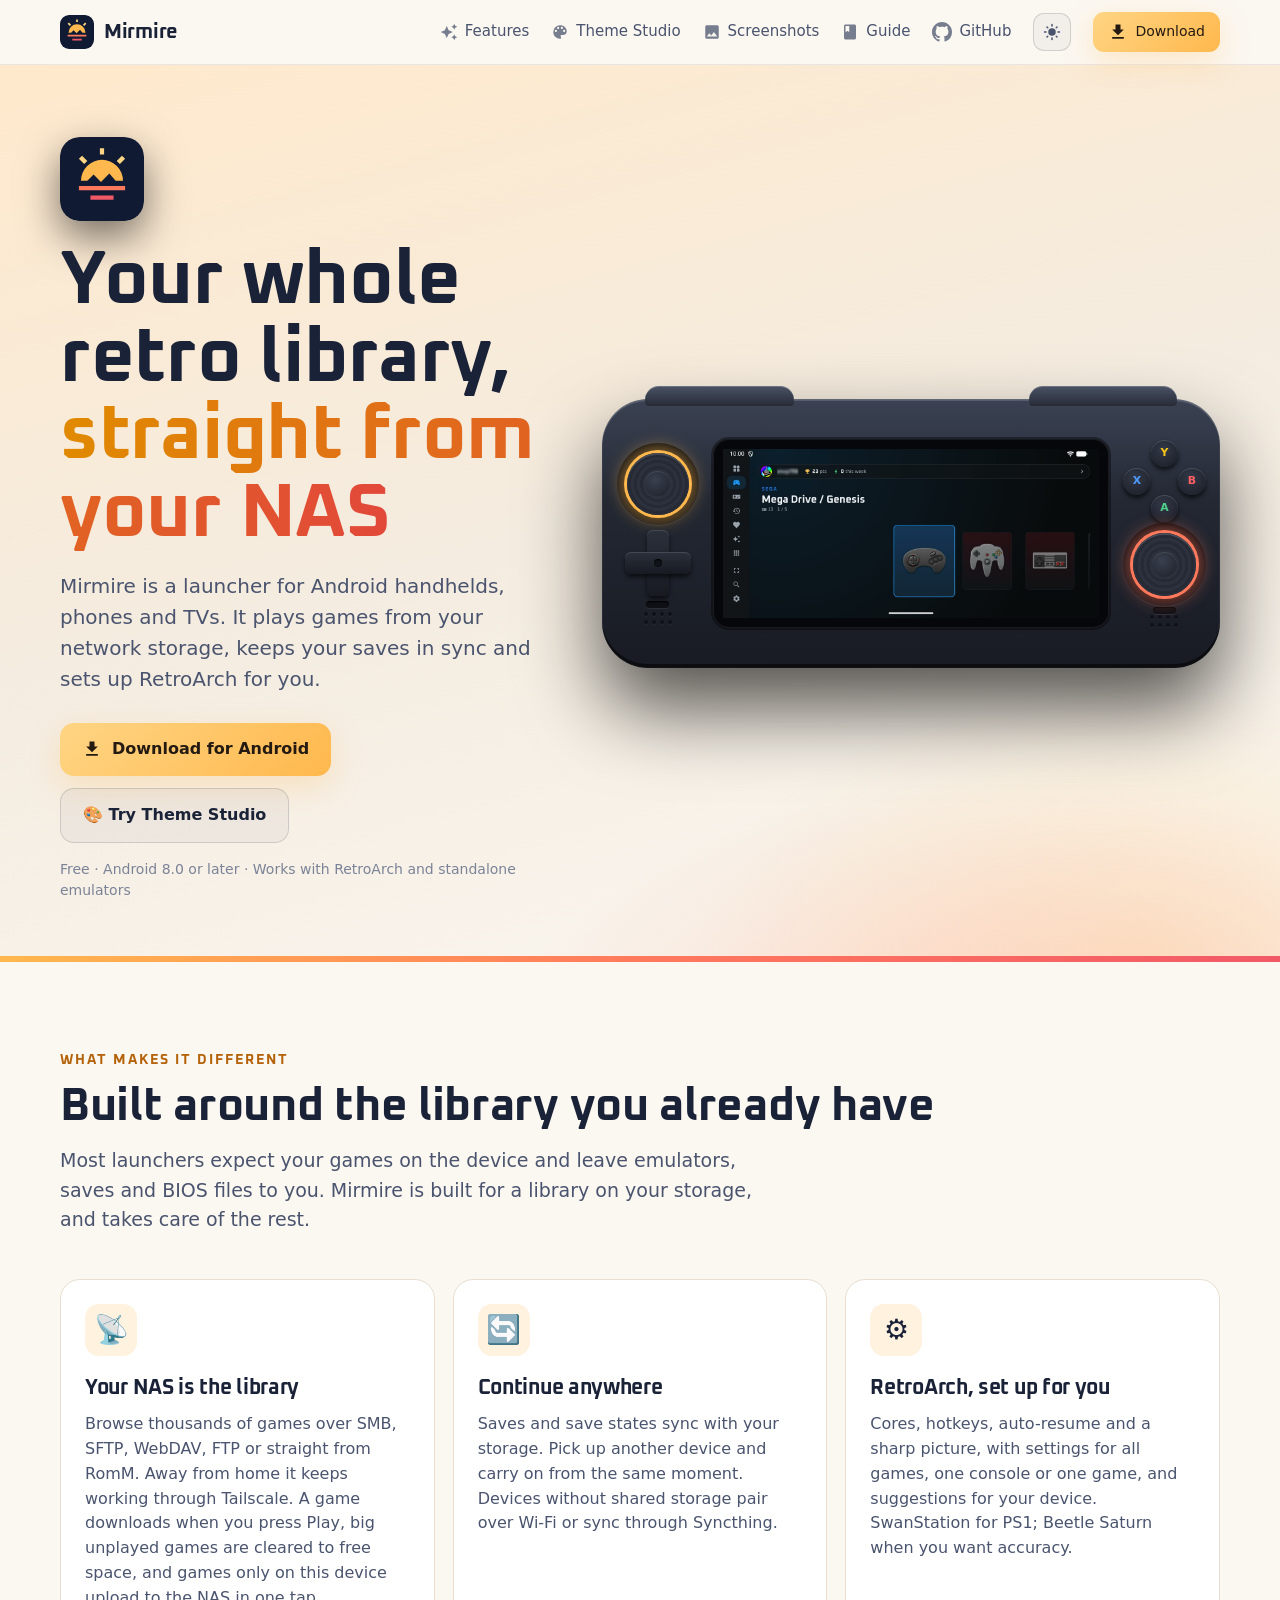
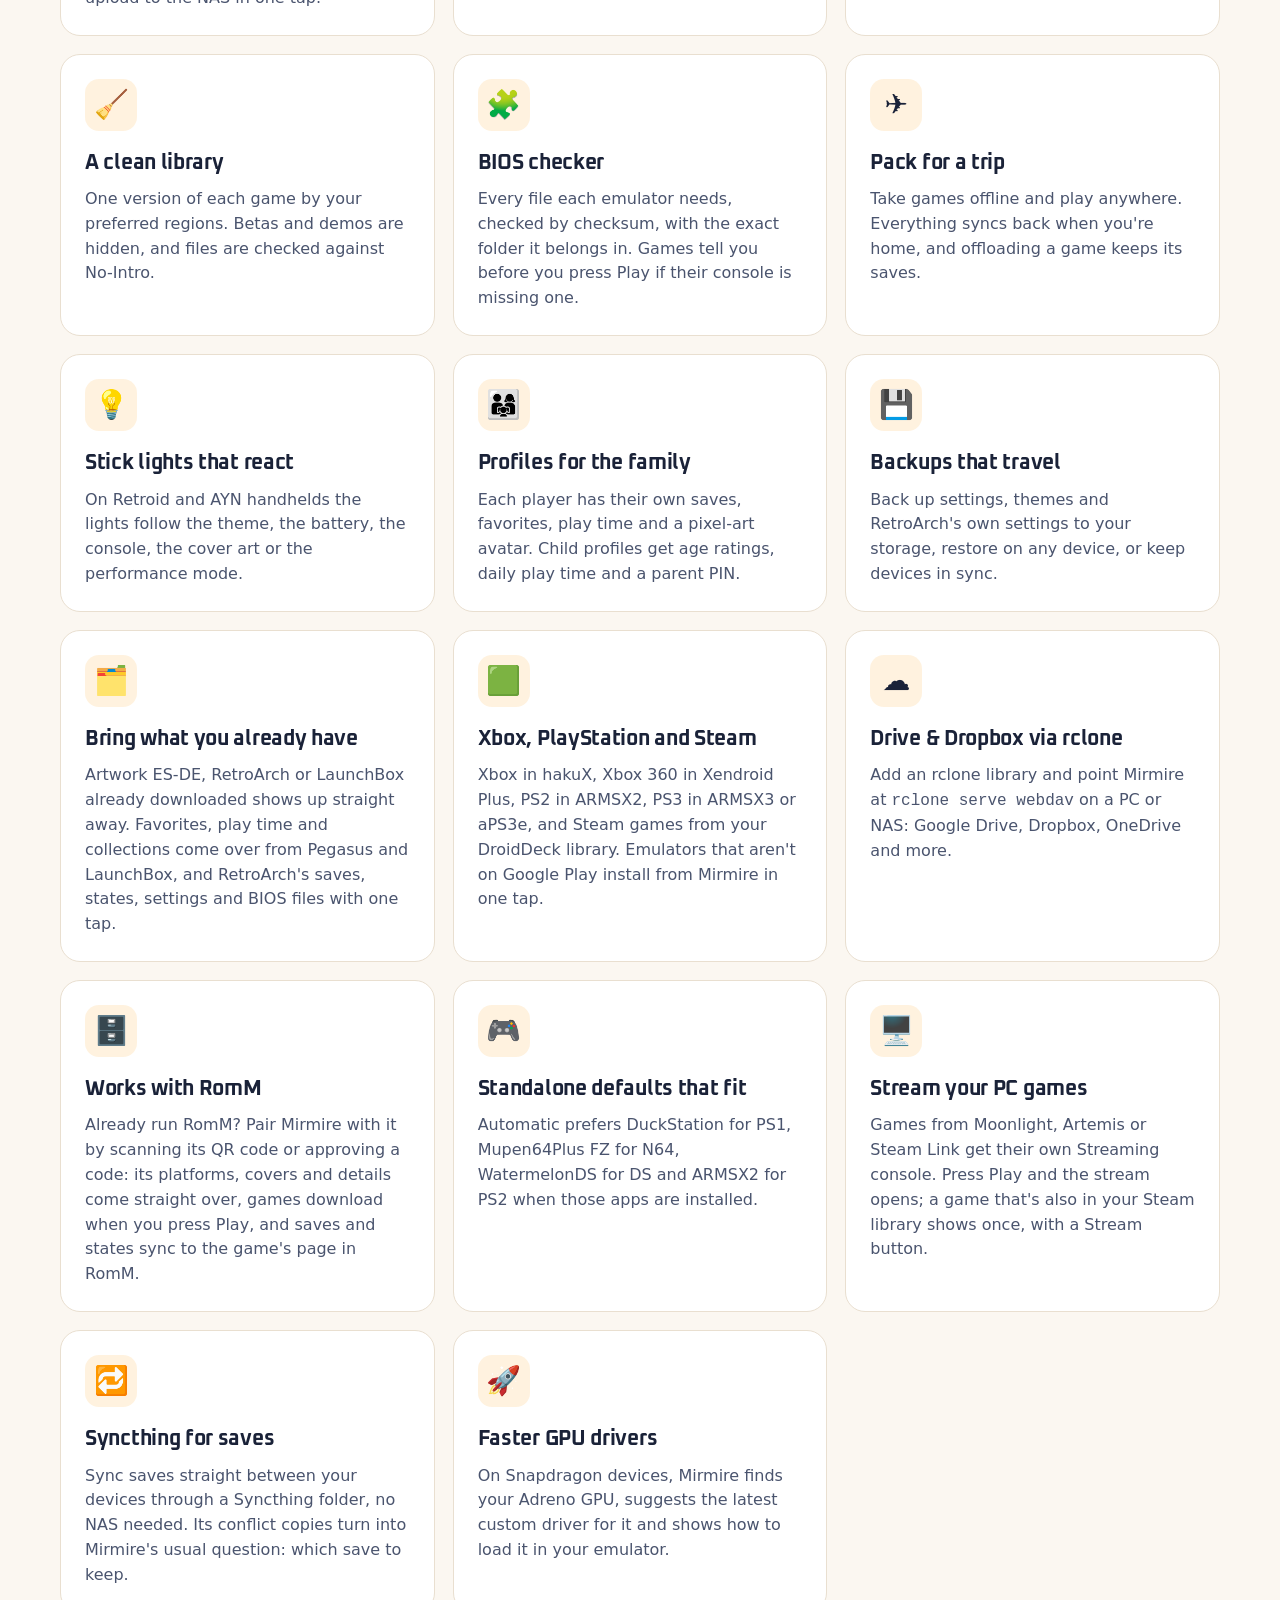
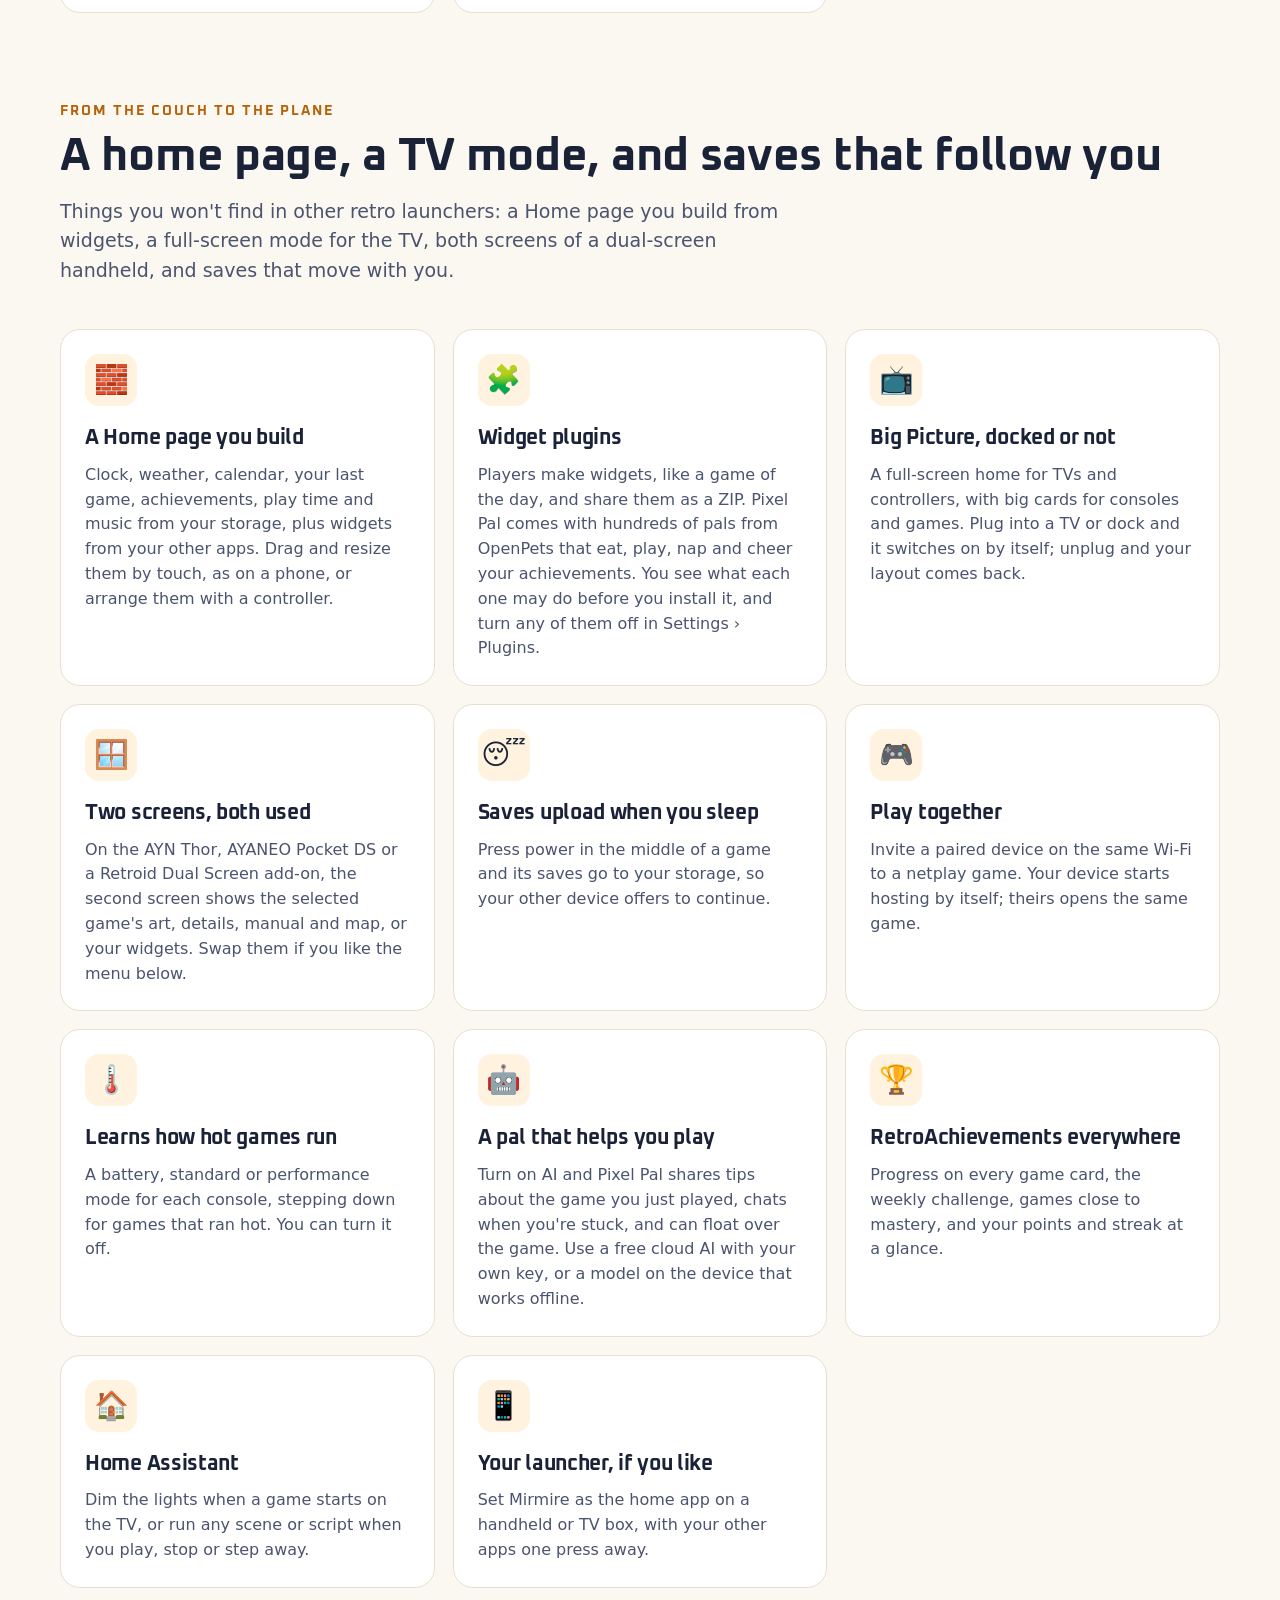
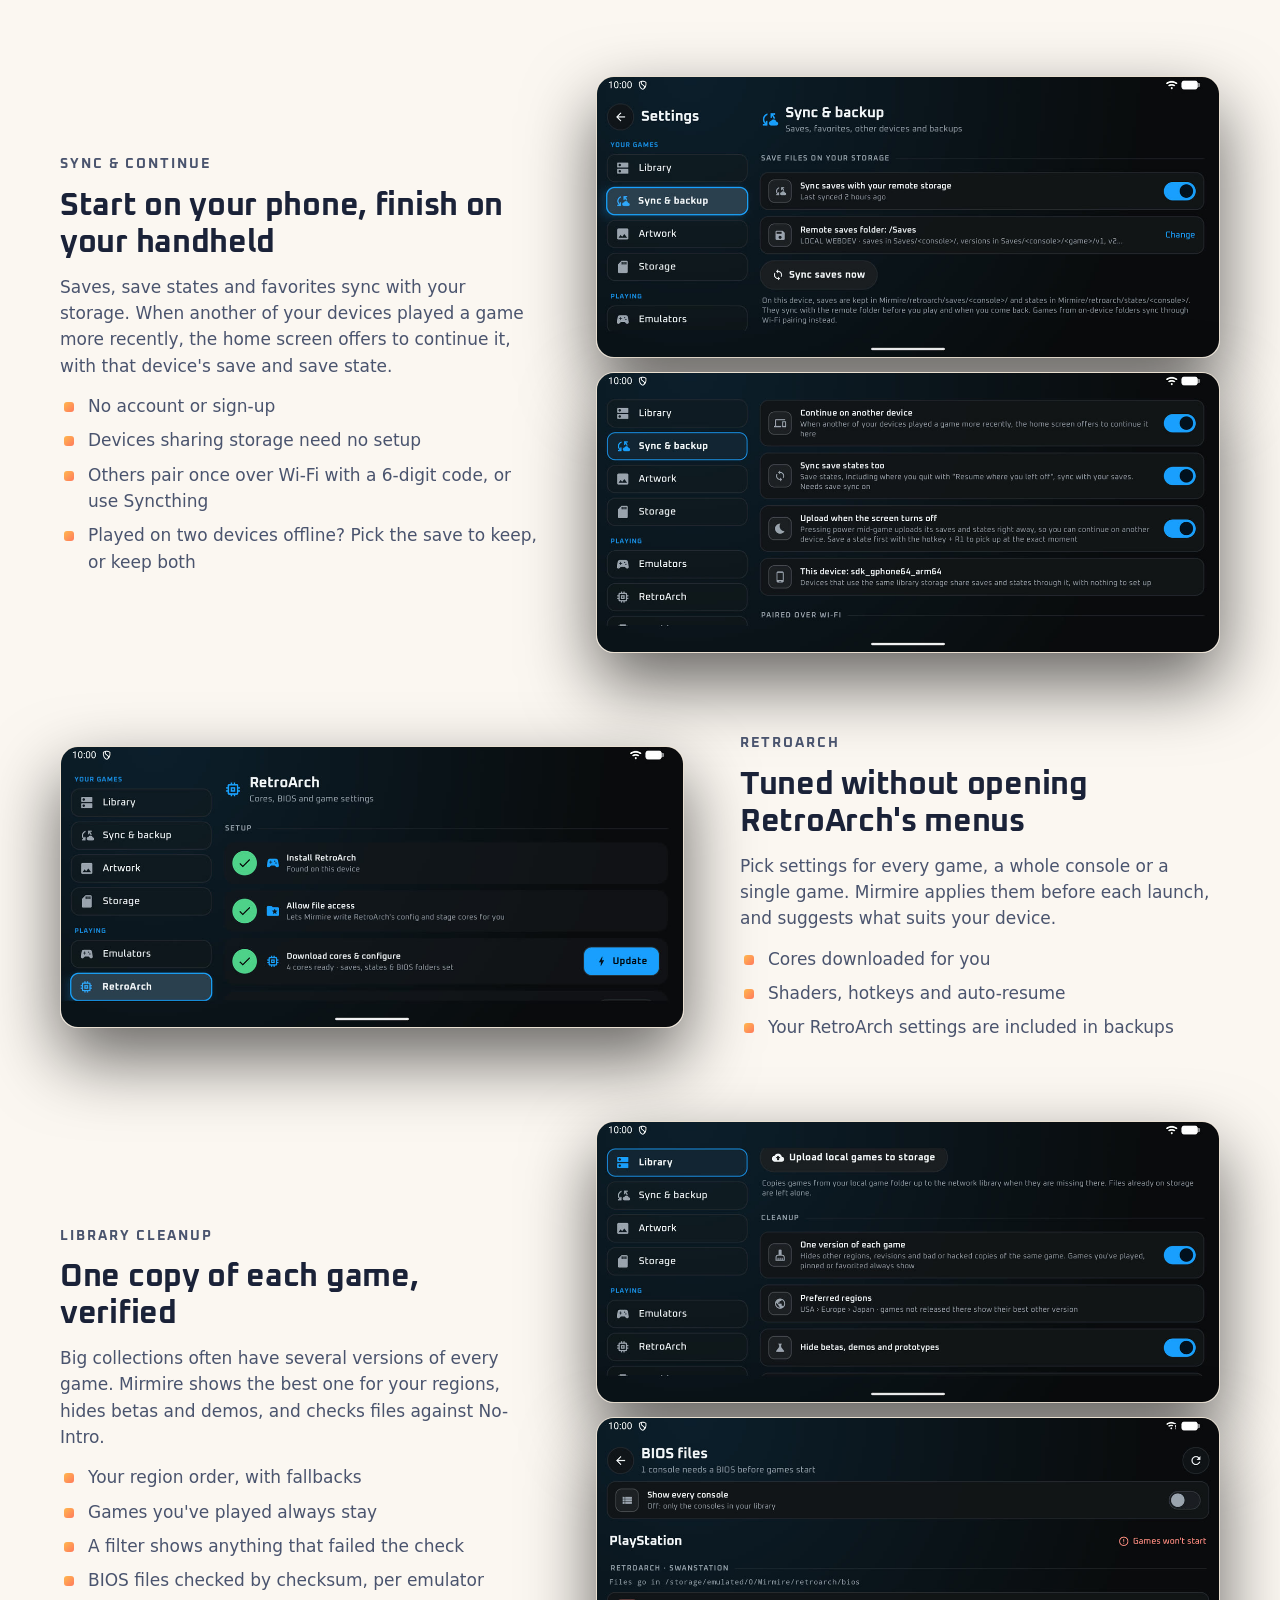
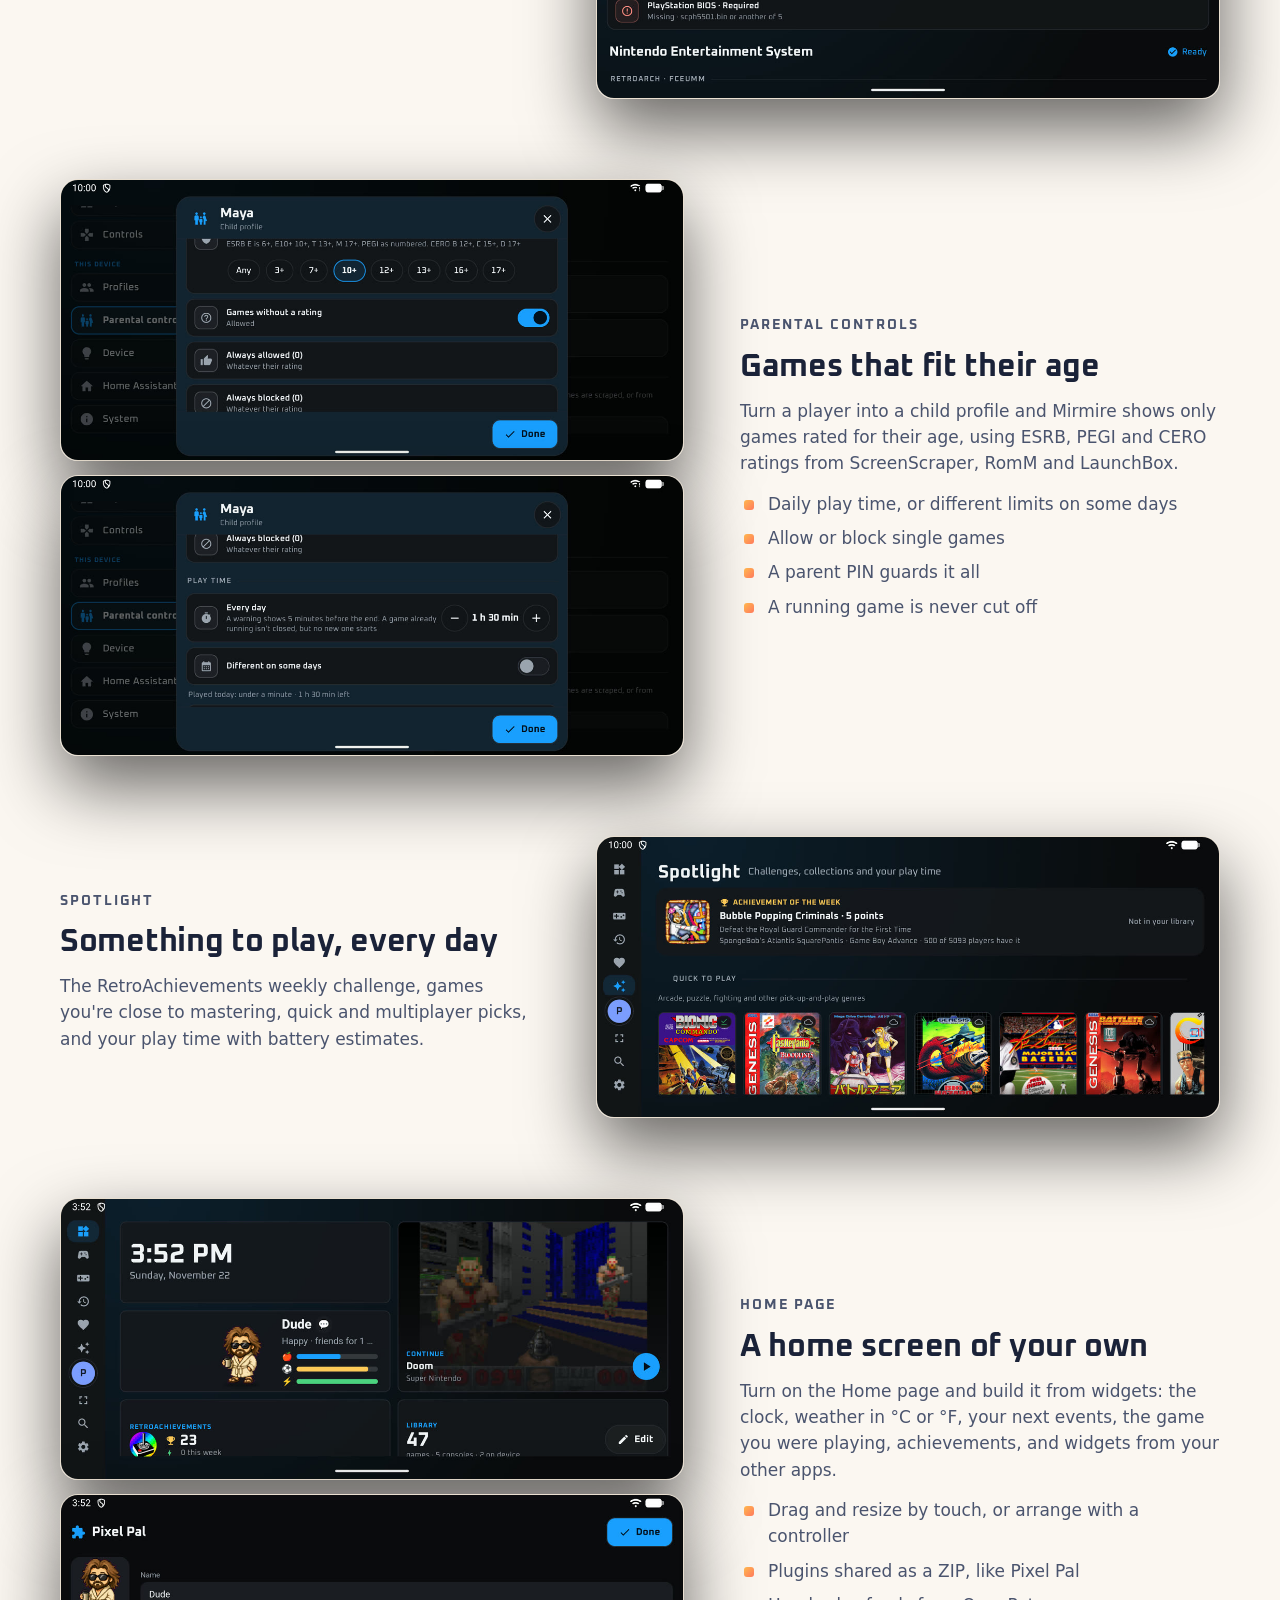
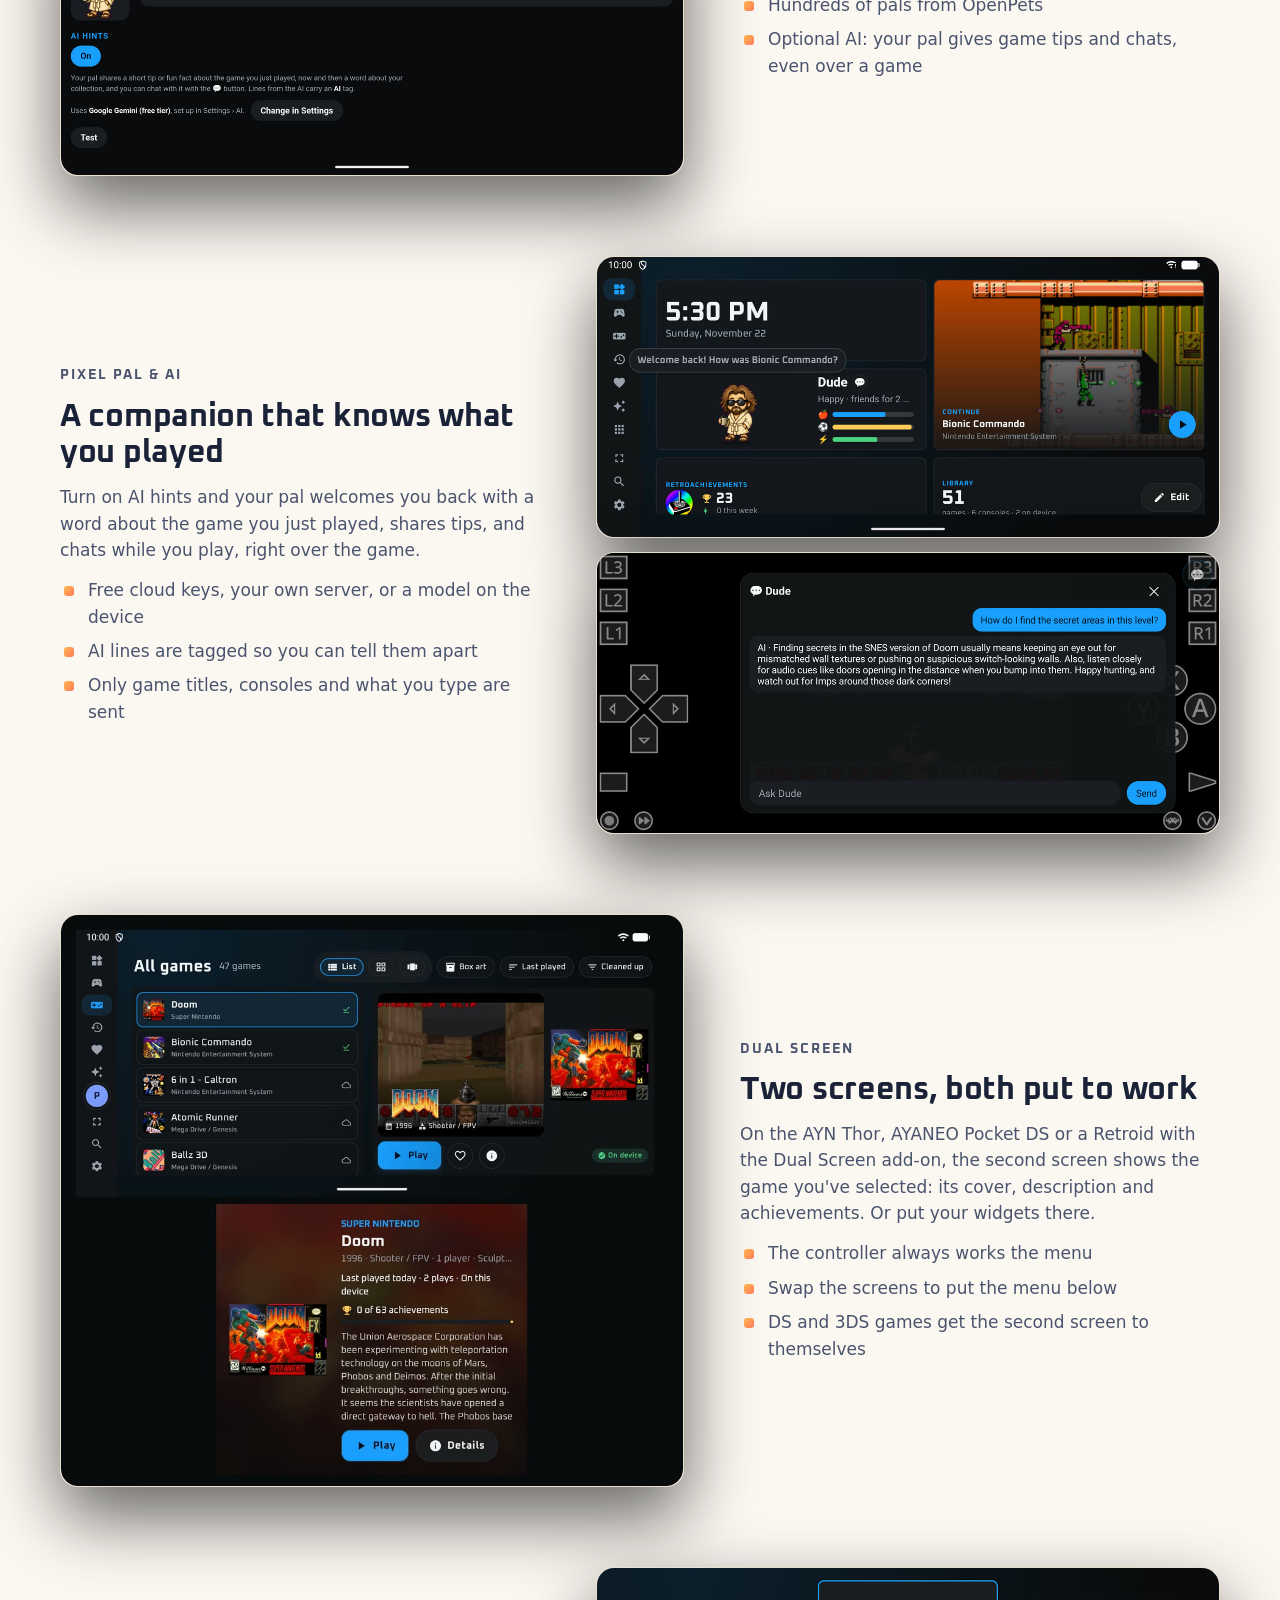
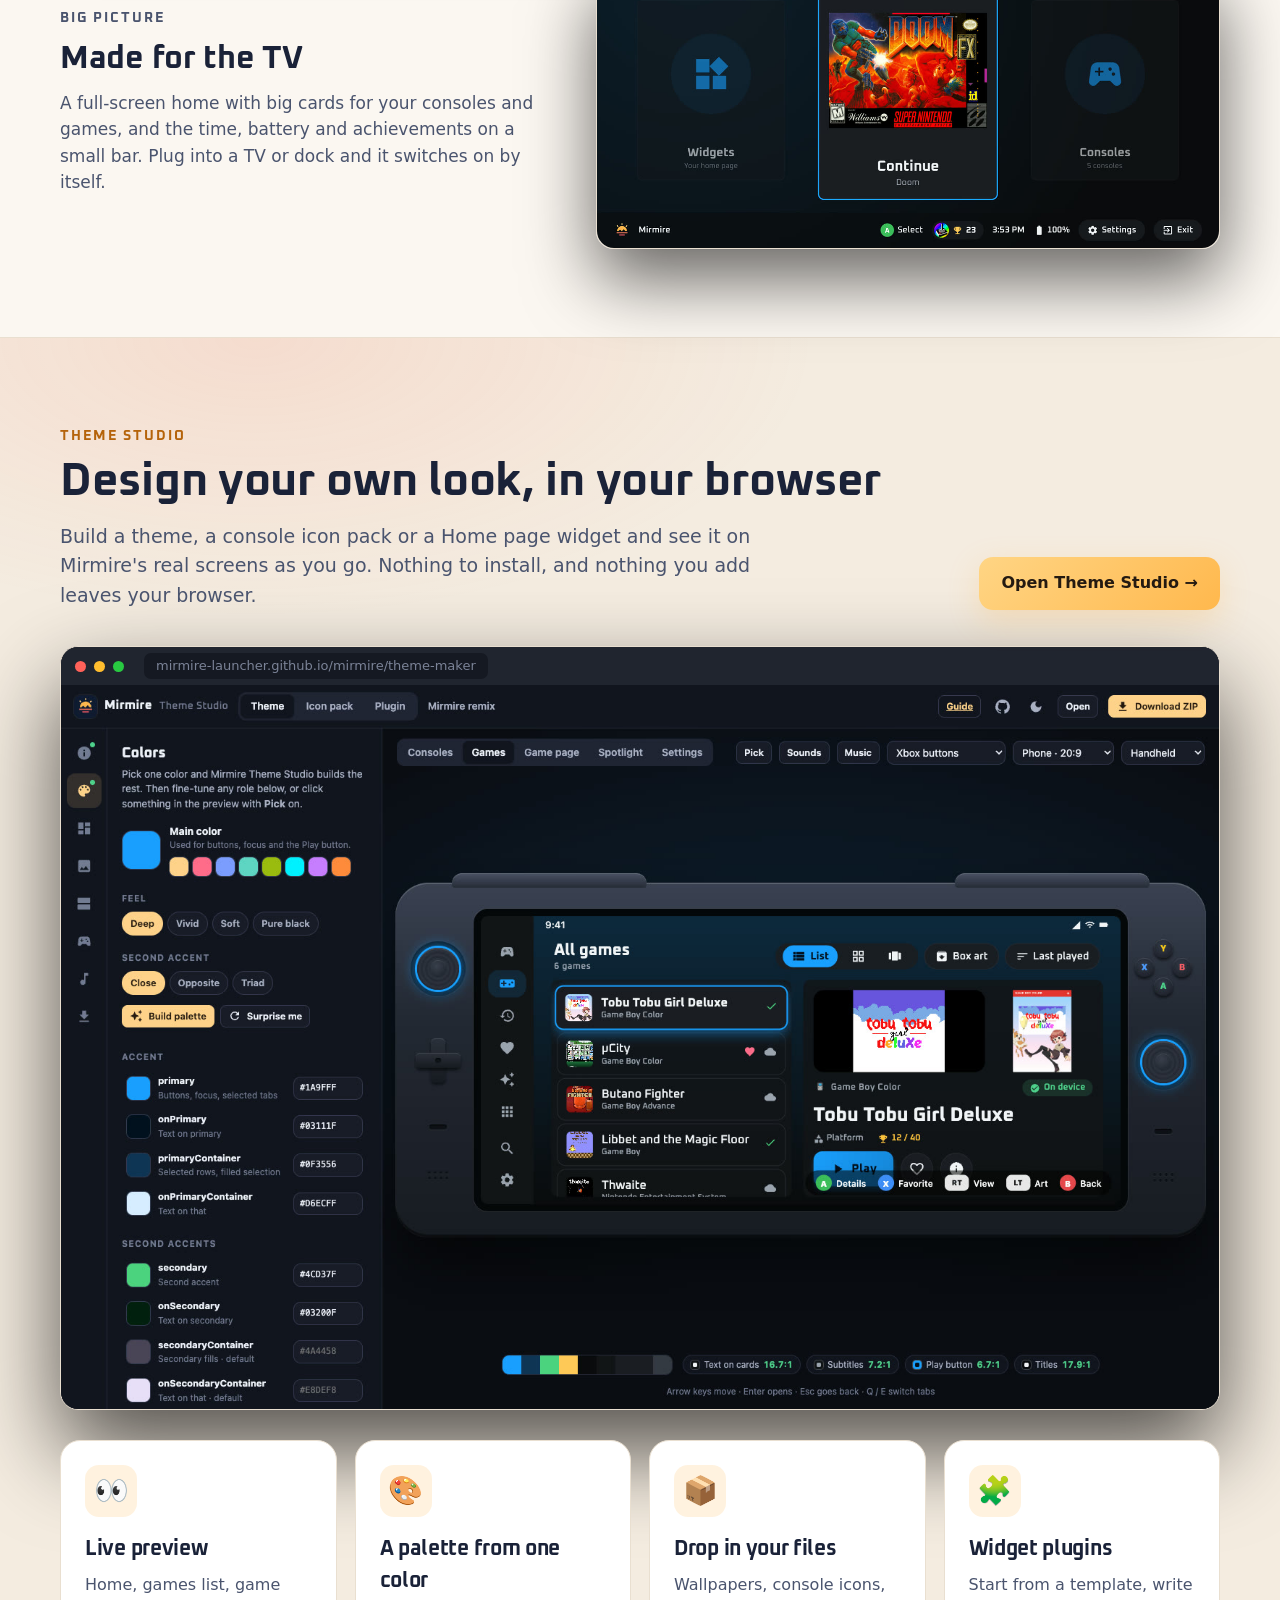
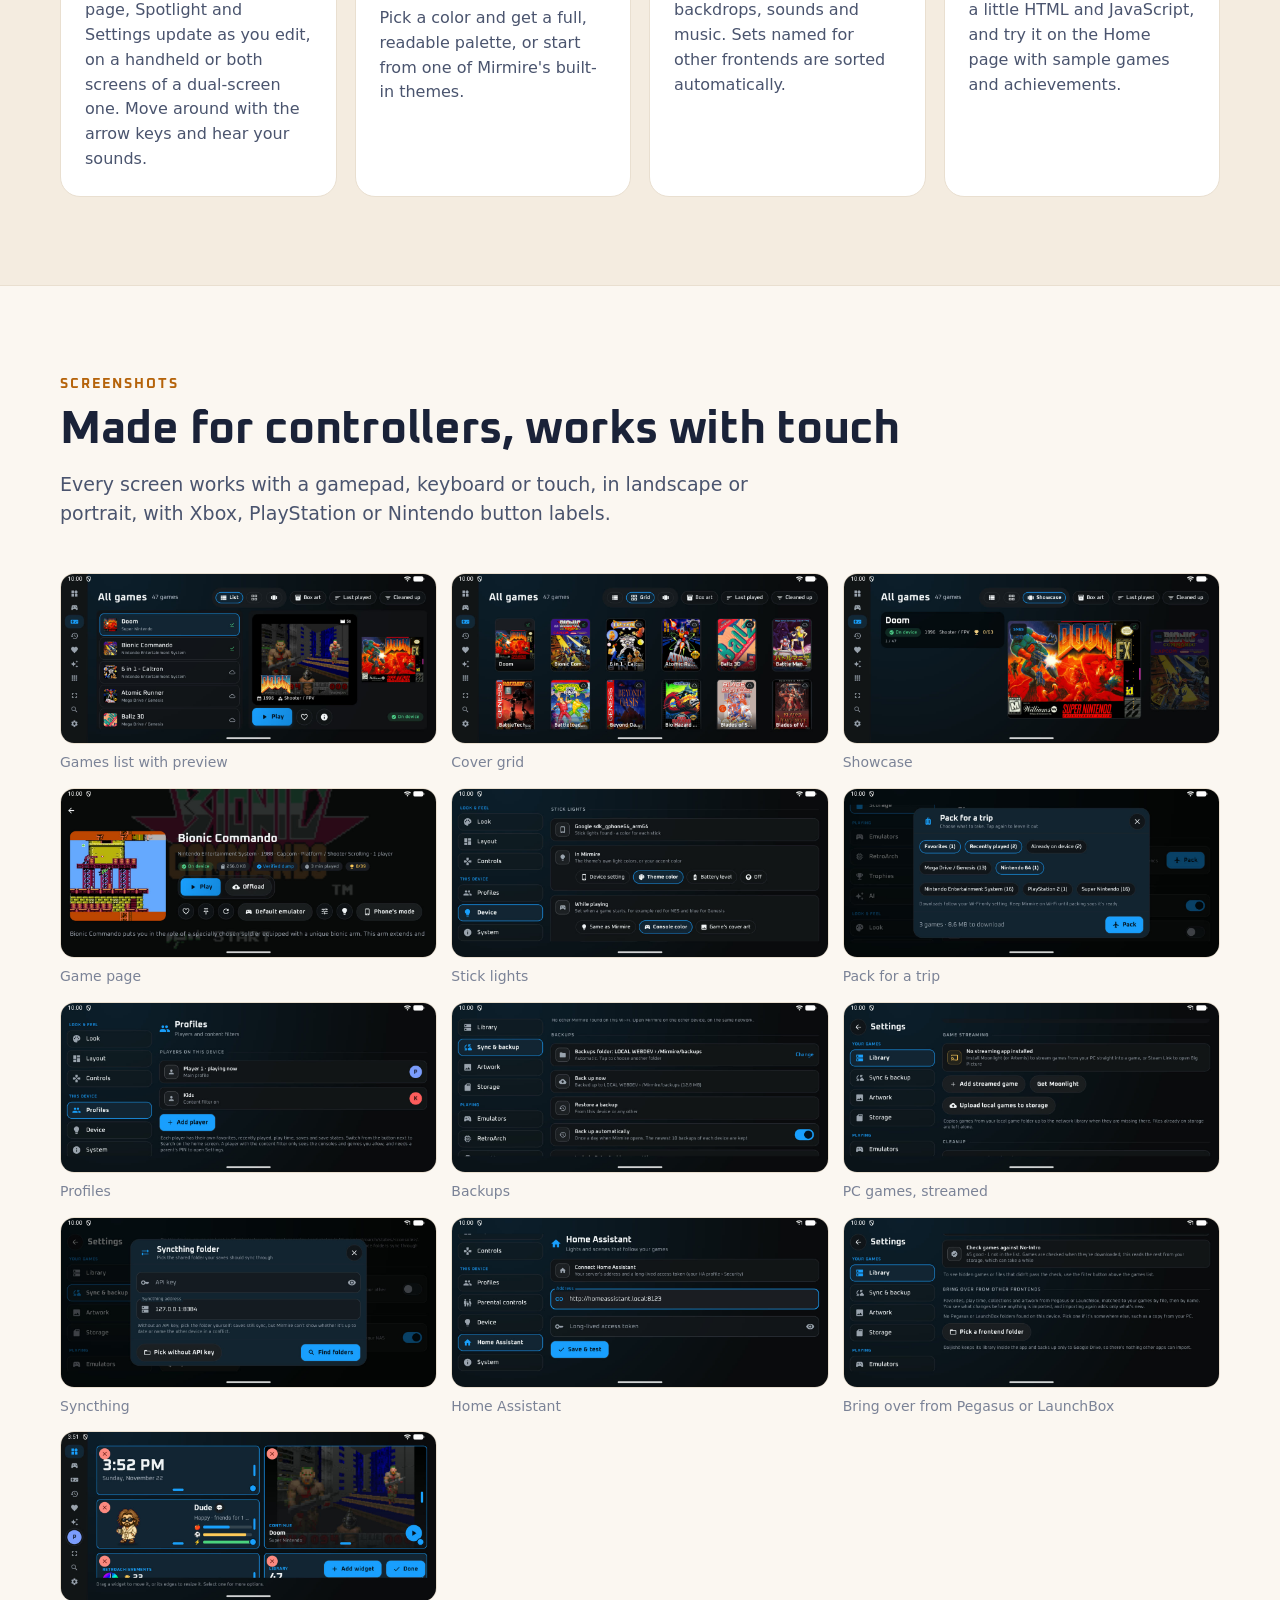
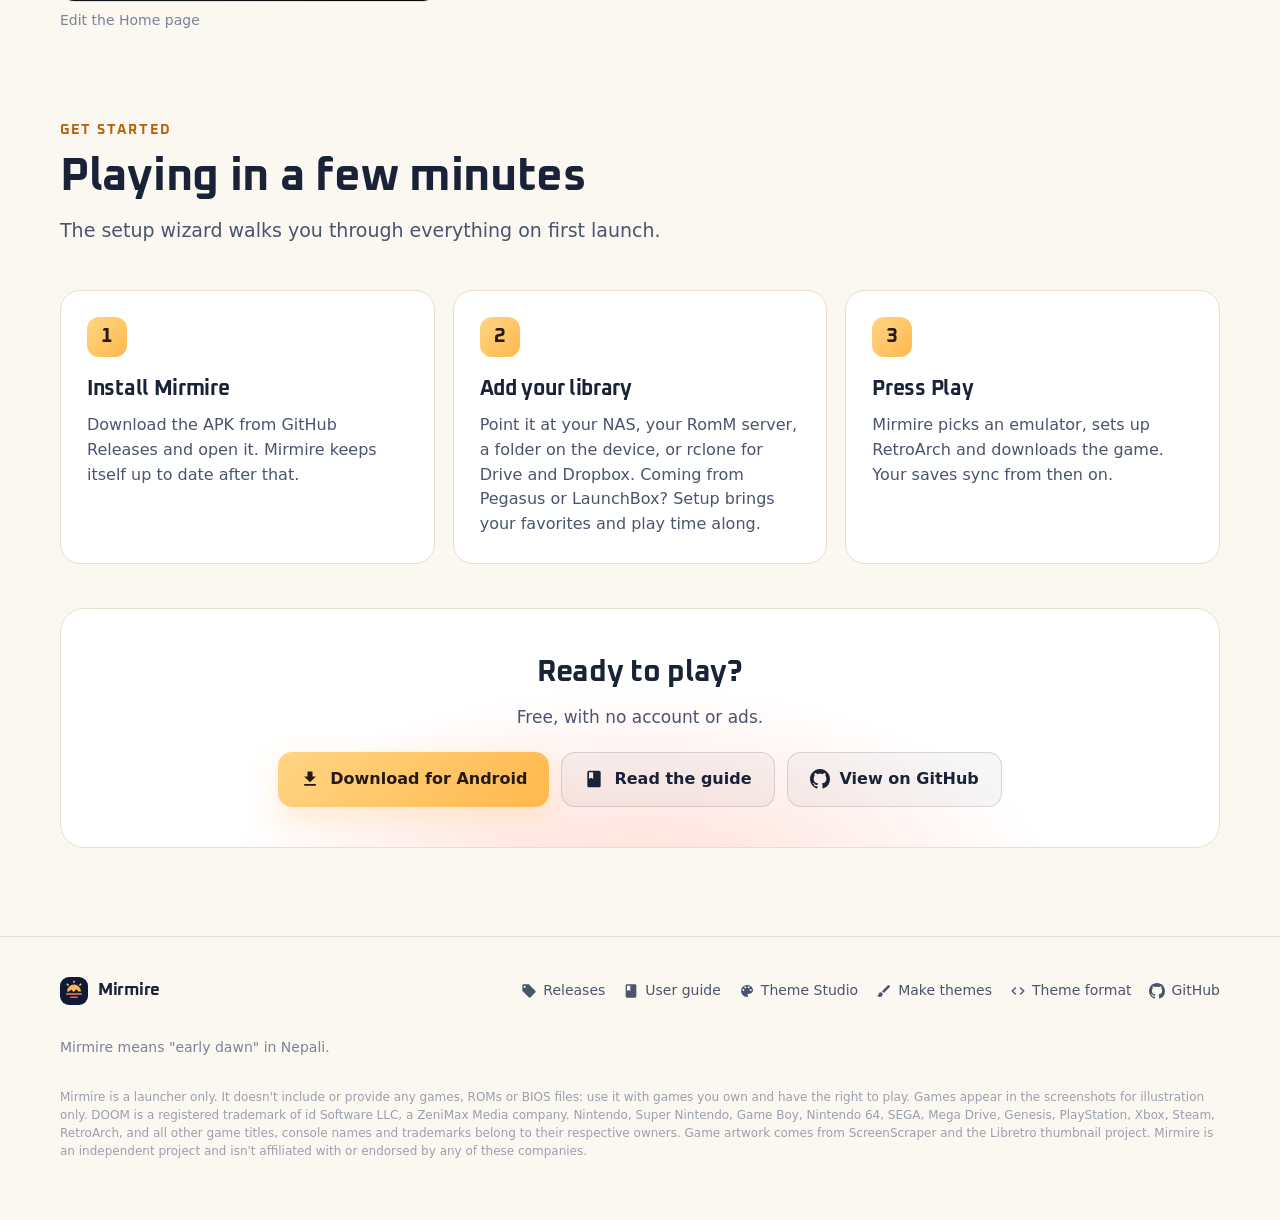
==== commit f6671634: "Docs for 1.1.10: pair a RomM library by approving a code, scanning RomM's QR code, or typing its pai" ====
--- a/docs/index.html
+++ b/docs/index.html
@@ -262,7 +262,7 @@
         <div class="card"><div class="ic">🗂️</div><h3>Bring what you already have</h3><p>Artwork ES-DE, RetroArch or LaunchBox already downloaded shows up straight away. Favorites, play time and collections come over from Pegasus and LaunchBox, and RetroArch's saves, states, settings and BIOS files with one tap.</p></div>
         <div class="card"><div class="ic">🟩</div><h3>Xbox, PlayStation and Steam</h3><p>Xbox in hakuX, Xbox 360 in Xendroid Plus, PS2 in ARMSX2, PS3 in ARMSX3 or aPS3e, and Steam games from your DroidDeck library. Emulators that aren't on Google Play install from Mirmire in one tap.</p></div>
         <div class="card"><div class="ic">☁️</div><h3>Drive &amp; Dropbox via rclone</h3><p>Add an rclone library and point Mirmire at <code>rclone serve webdav</code> on a PC or NAS: Google Drive, Dropbox, OneDrive and more.</p></div>
-        <div class="card"><div class="ic">🗄️</div><h3>Works with RomM</h3><p>Already run RomM? Sign in and its platforms, covers and details come straight over, games download when you press Play, and saves and states sync to the game's page in RomM.</p></div>
+        <div class="card"><div class="ic">🗄️</div><h3>Works with RomM</h3><p>Already run RomM? Pair Mirmire with it by scanning its QR code or approving a code: its platforms, covers and details come straight over, games download when you press Play, and saves and states sync to the game's page in RomM.</p></div>
         <div class="card"><div class="ic">🎮</div><h3>Standalone defaults that fit</h3><p>Automatic prefers DuckStation for PS1, Mupen64Plus FZ for N64, WatermelonDS for DS and ARMSX2 for PS2 when those apps are installed.</p></div>
         <div class="card"><div class="ic">🖥️</div><h3>Stream your PC games</h3><p>Games from Moonlight, Artemis or Steam Link get their own Streaming console. Press Play and the stream opens; a game that's also in your Steam library shows once, with a Stream button.</p></div>
         <div class="card"><div class="ic">🔁</div><h3>Syncthing for saves</h3><p>Sync saves straight between your devices through a Syncthing folder, no NAS needed. Its conflict copies turn into Mirmire's usual question: which save to keep.</p></div>
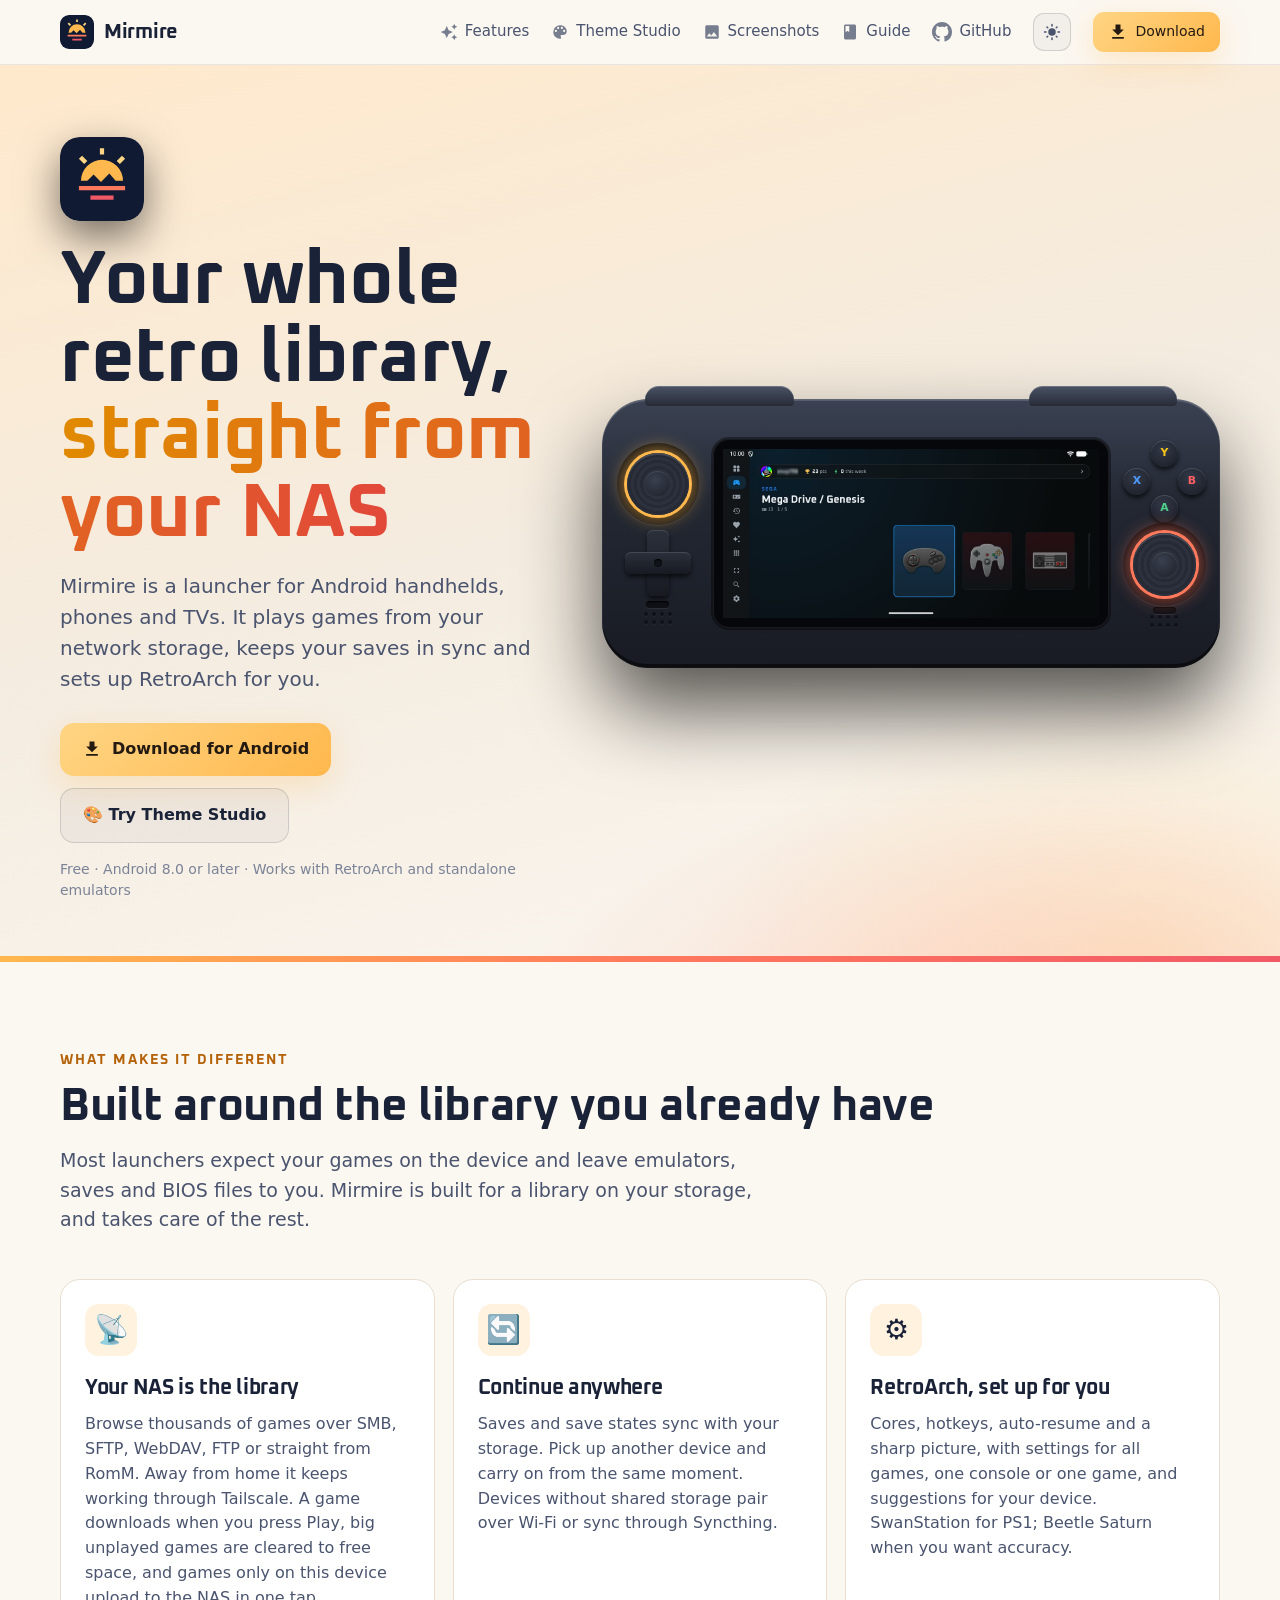
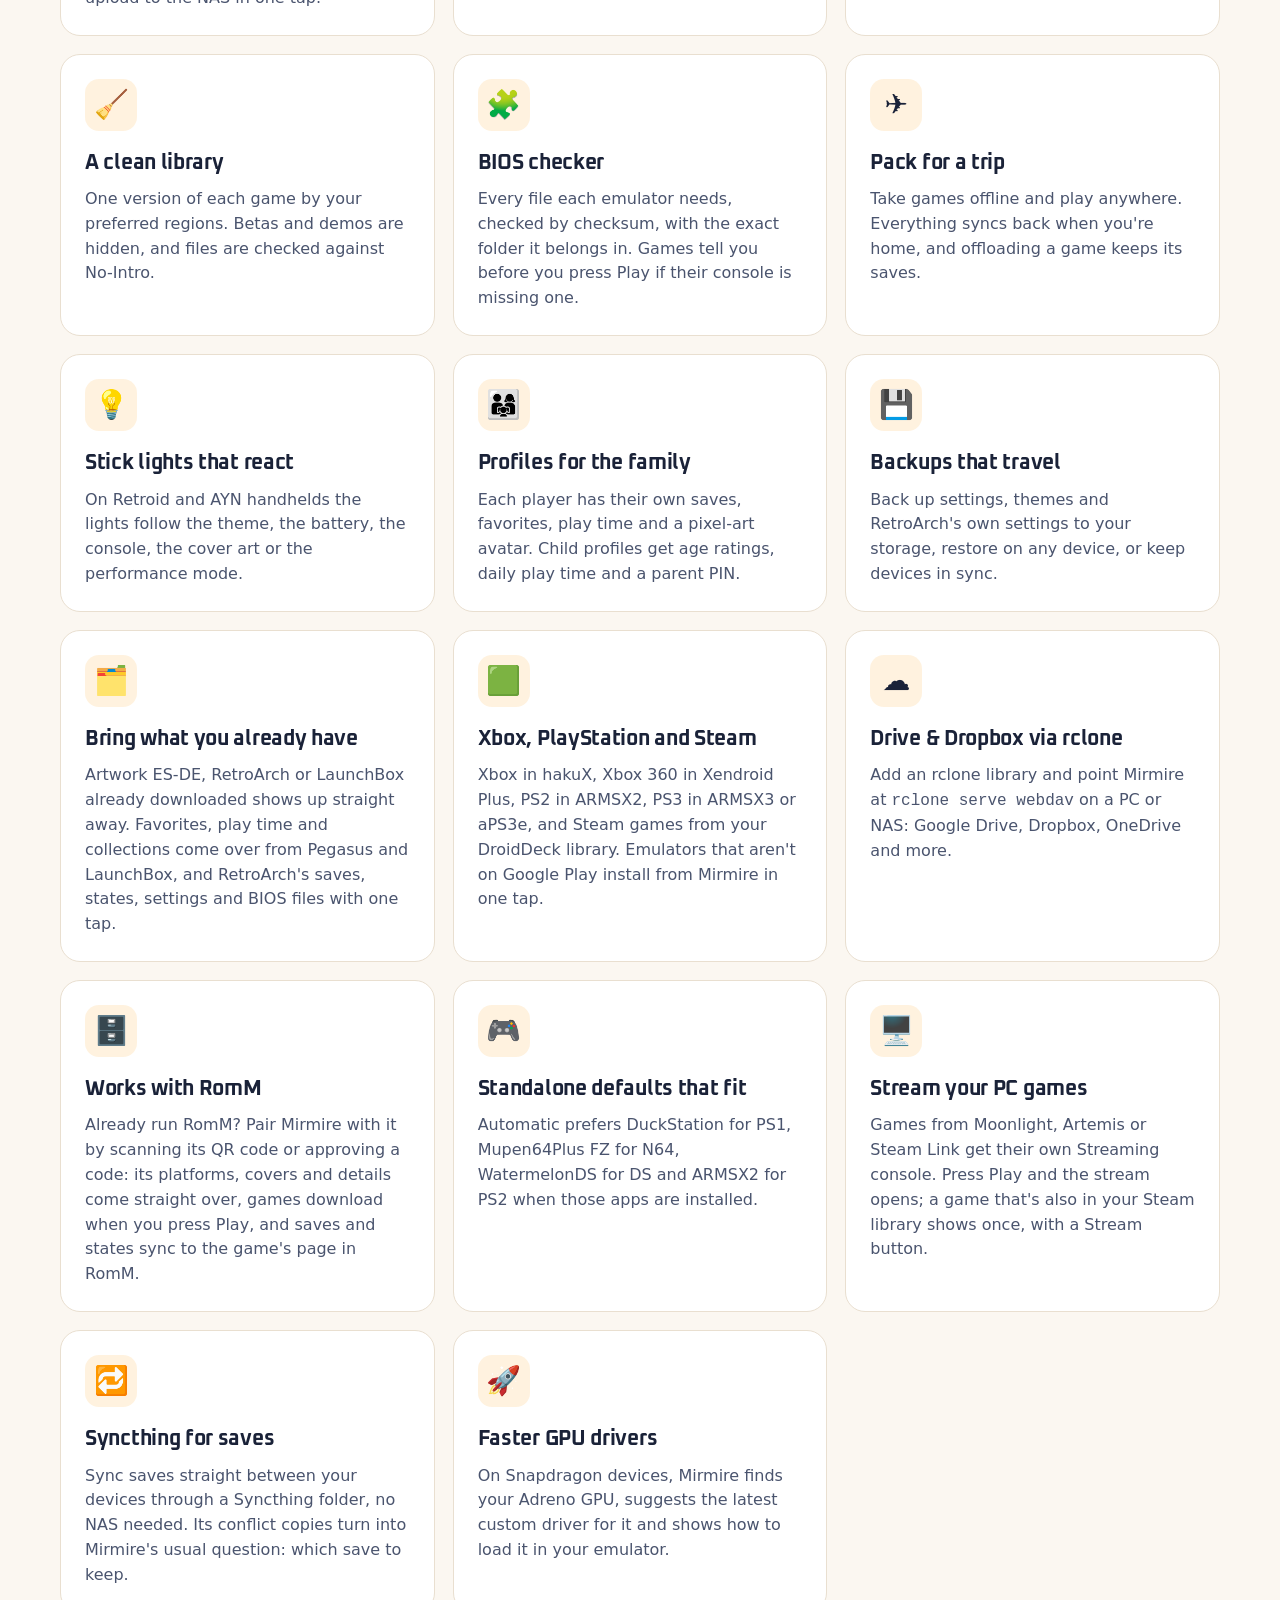
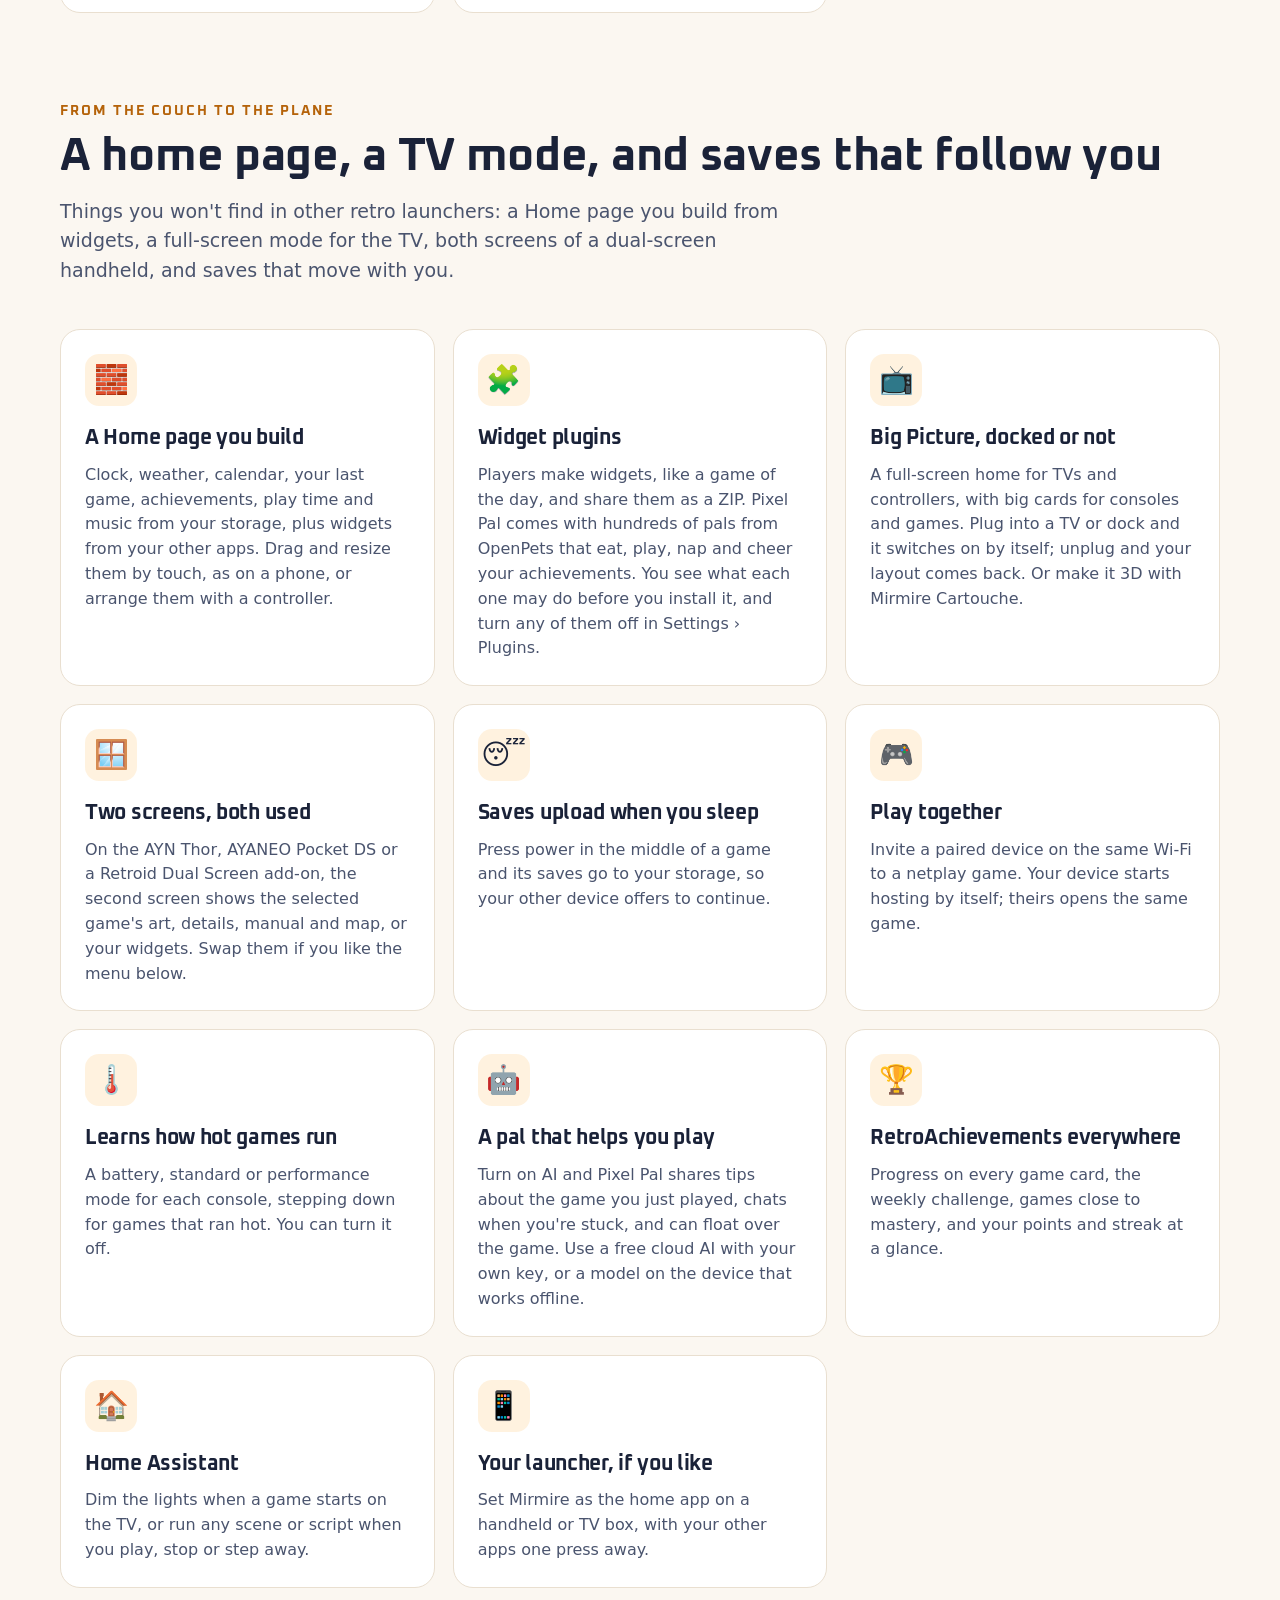
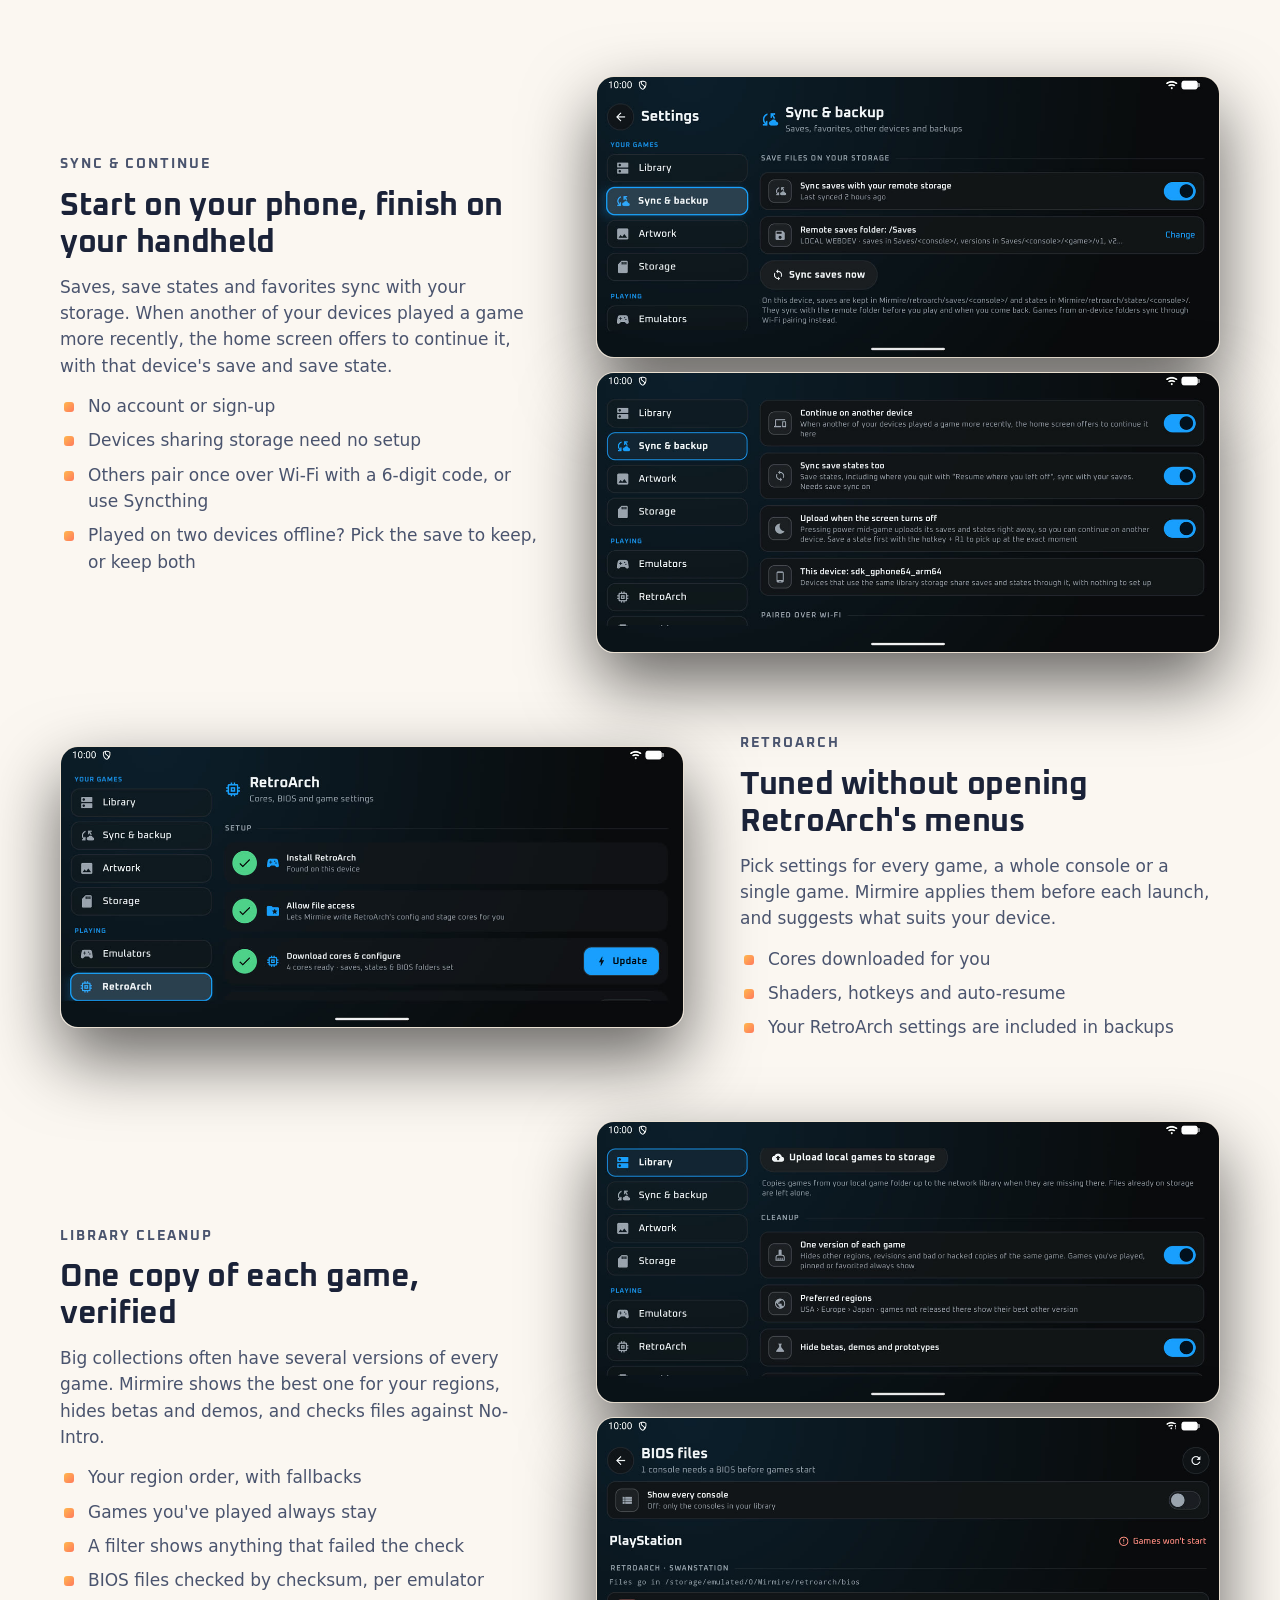
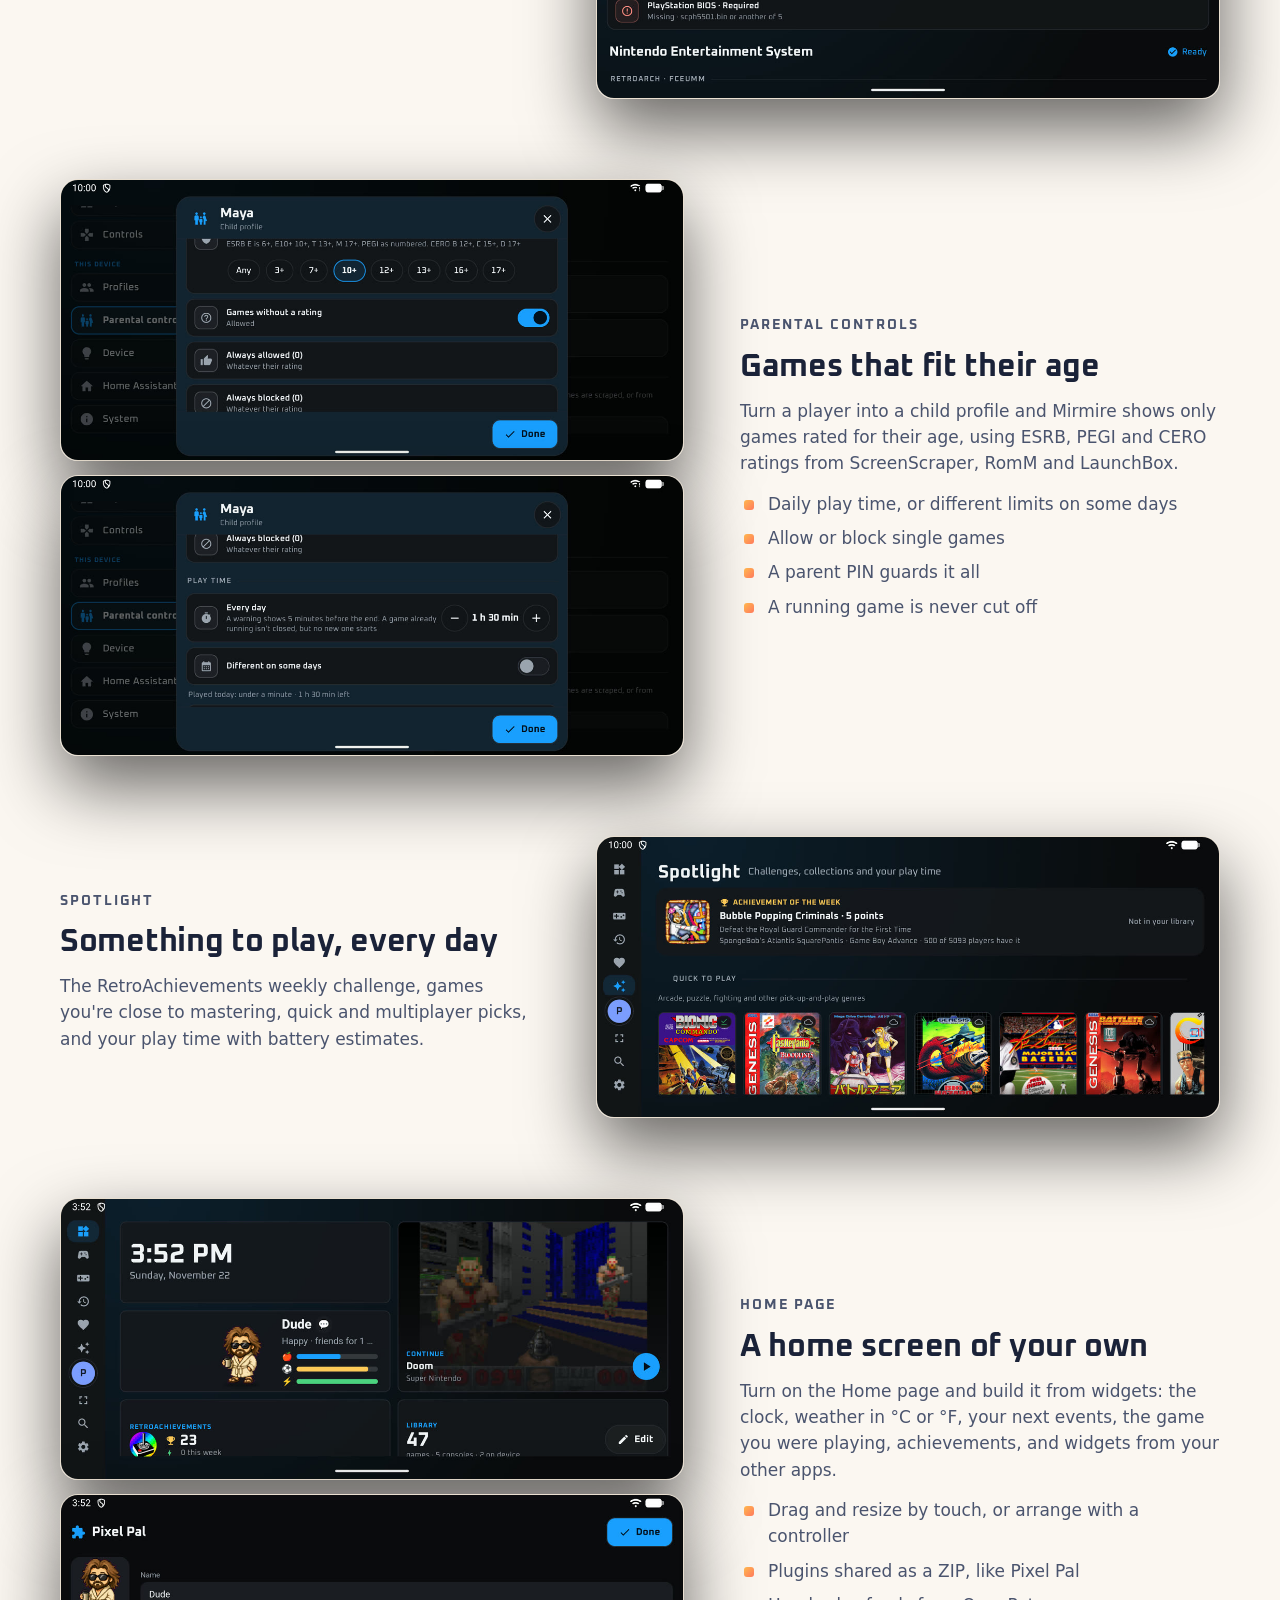
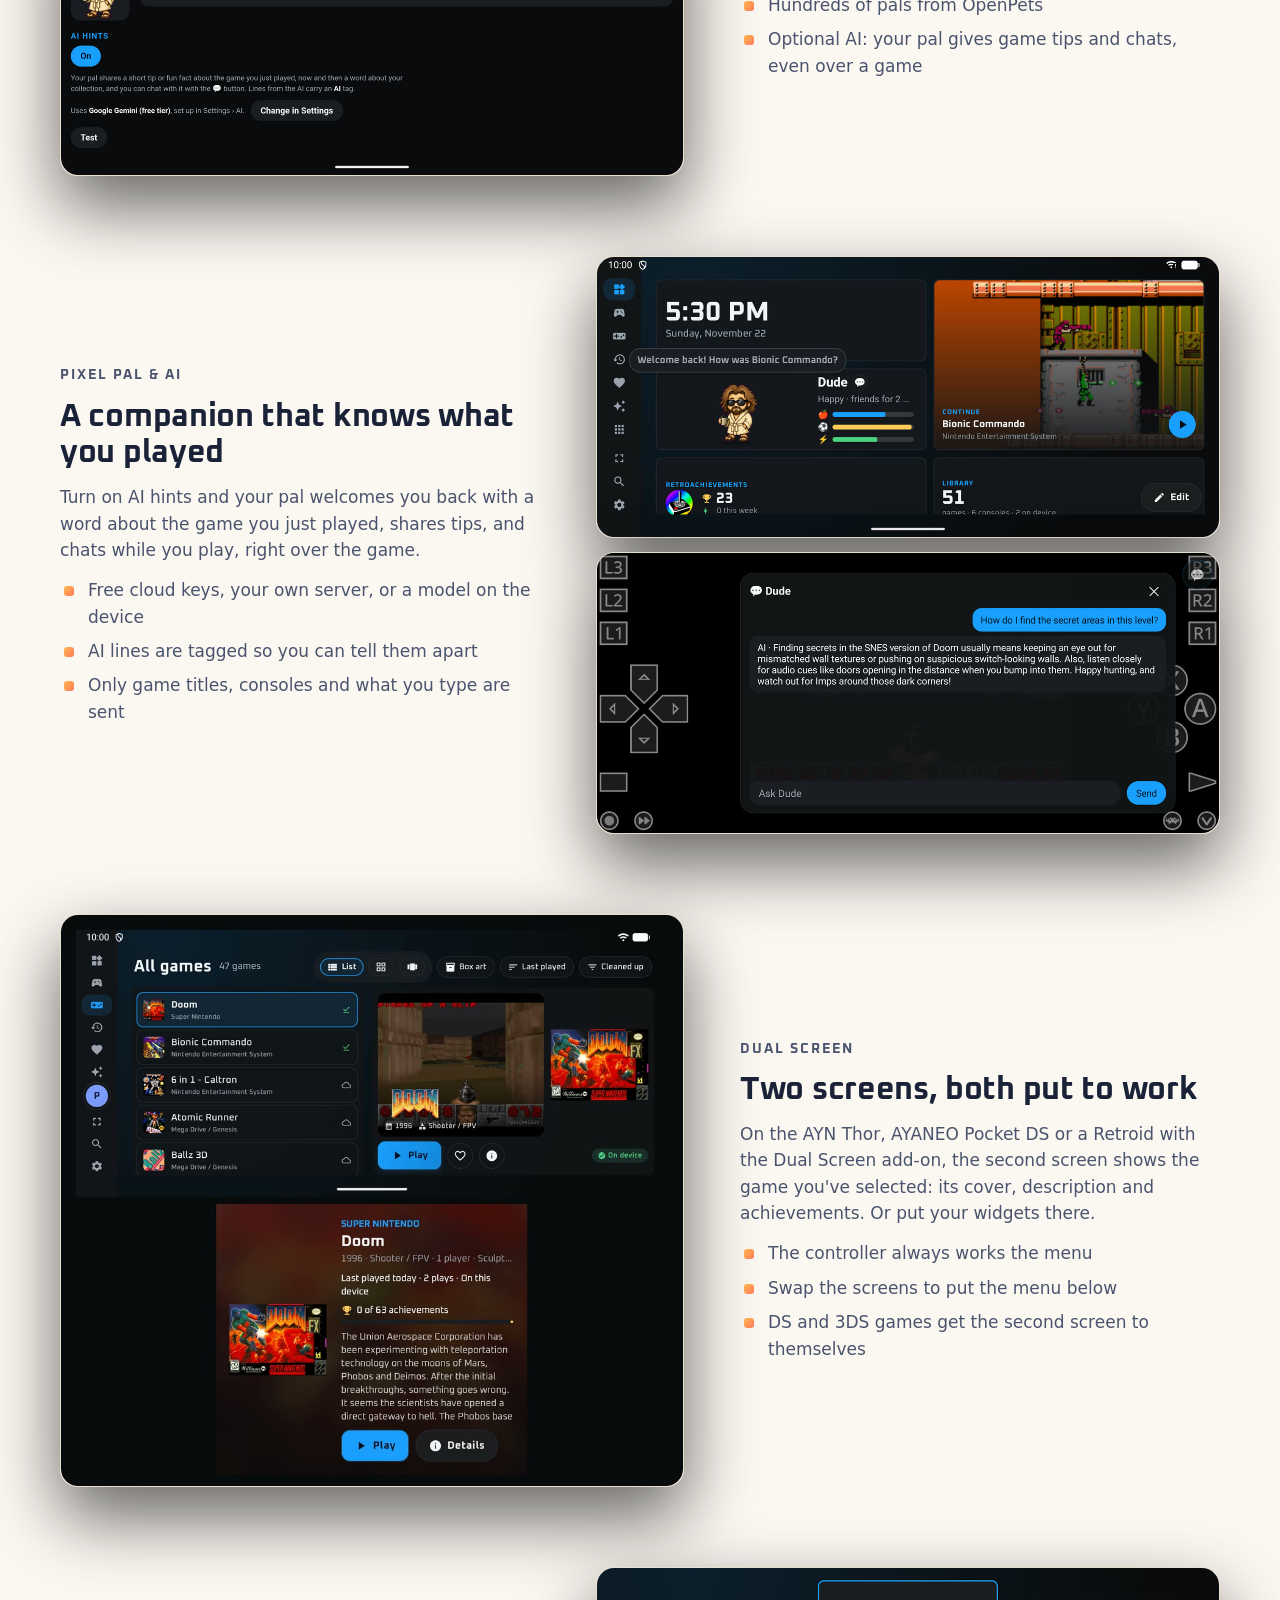
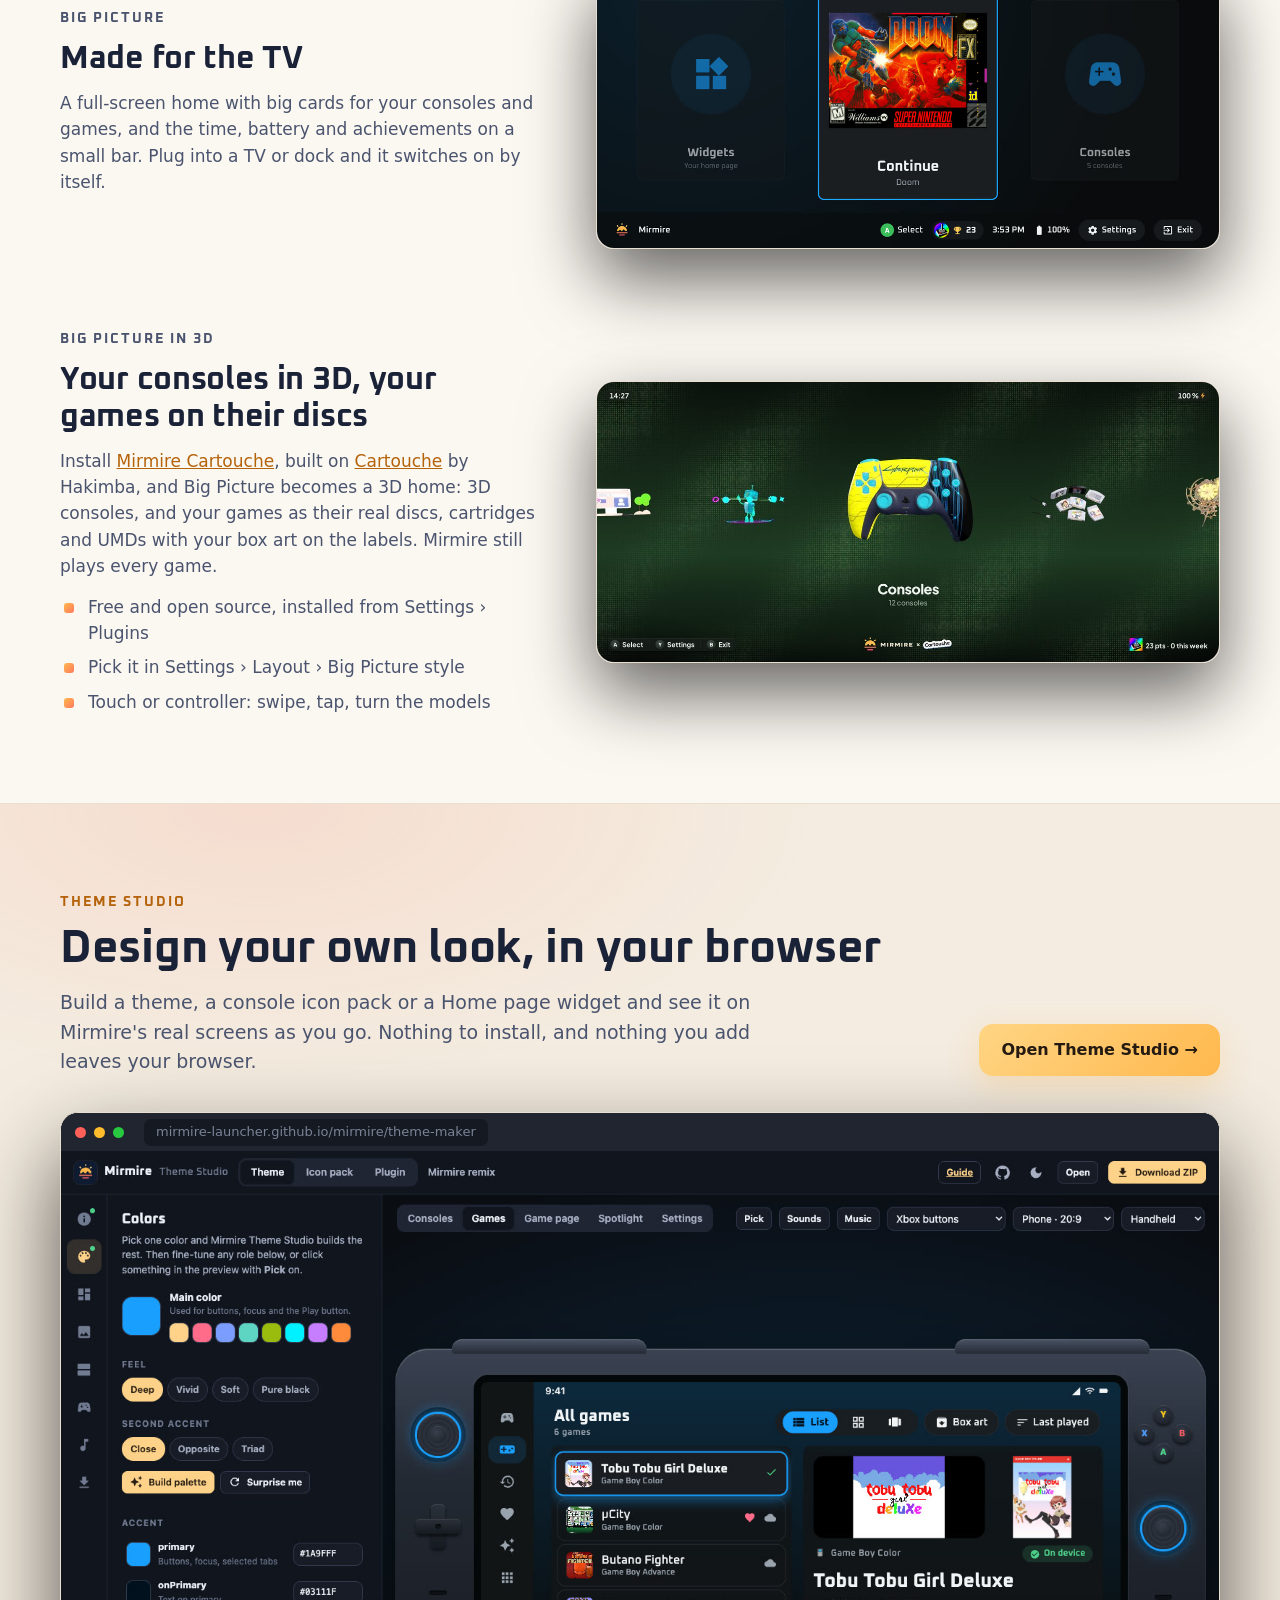
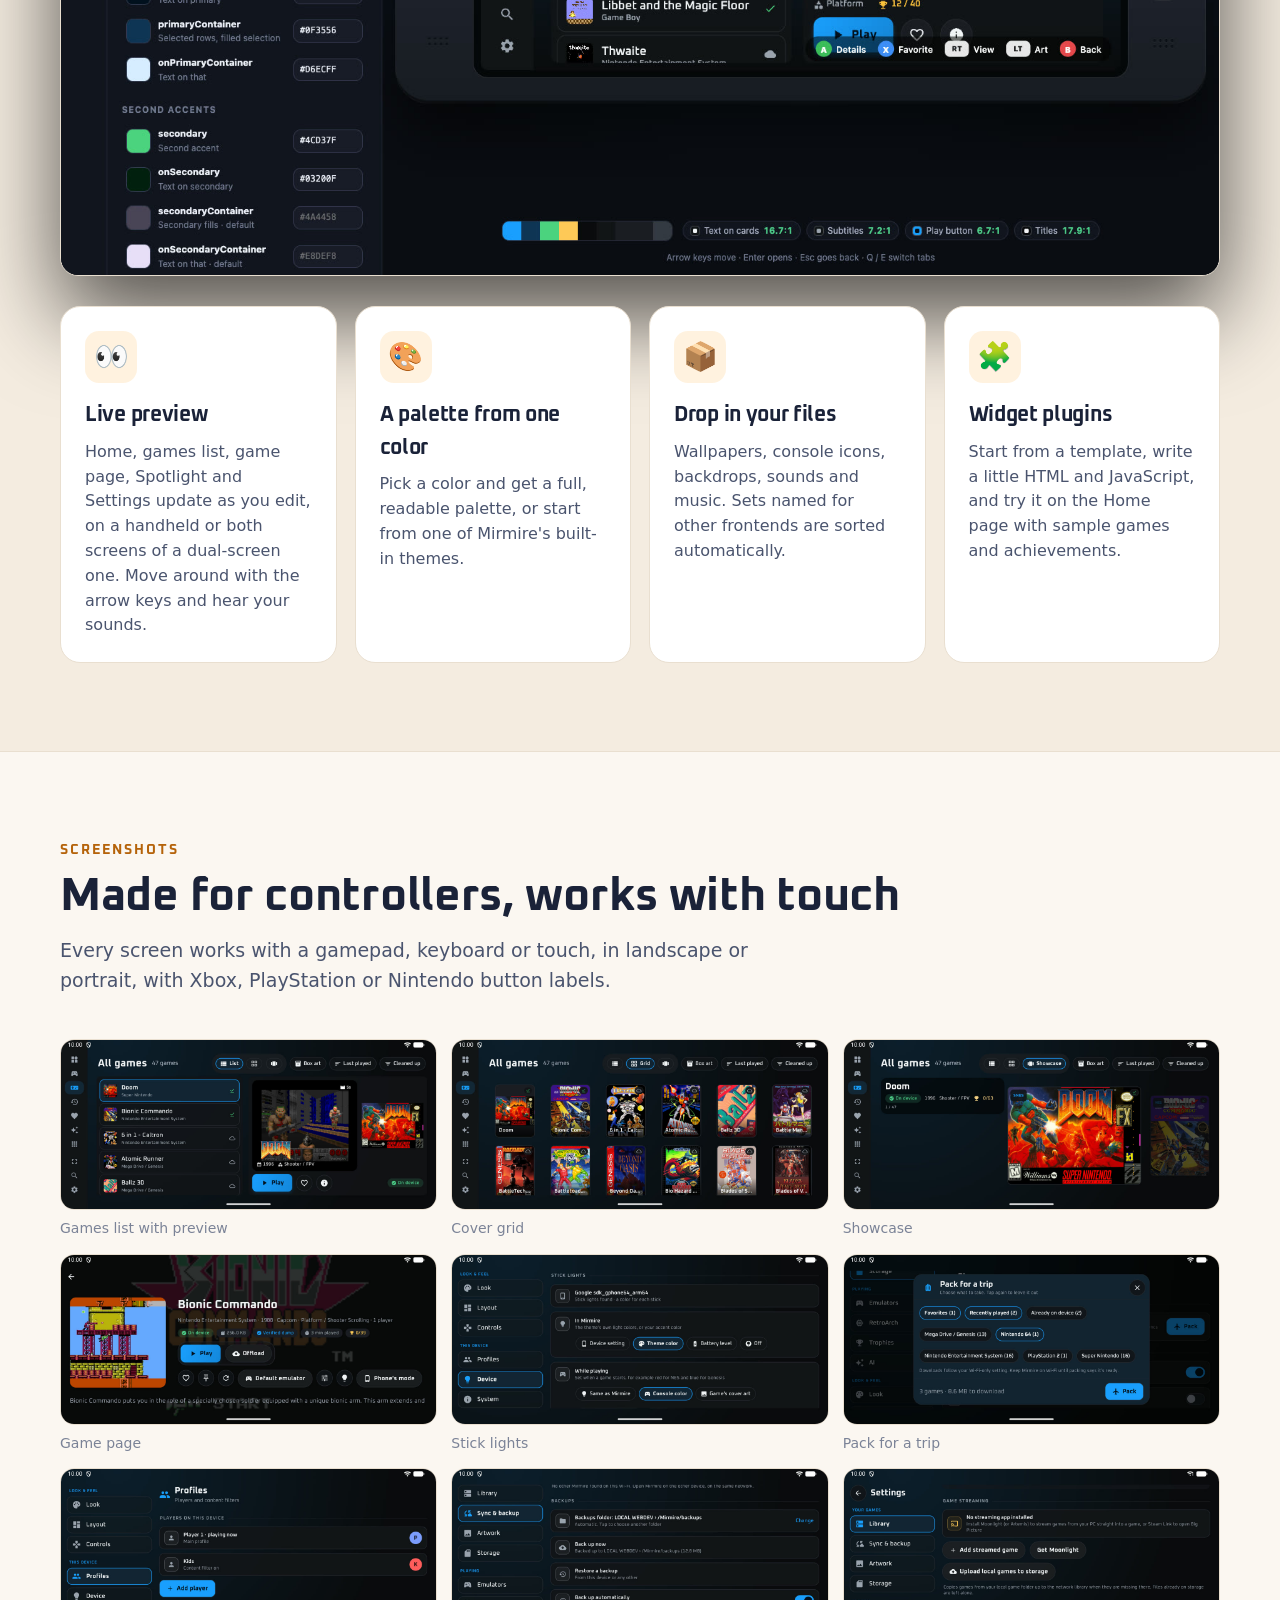
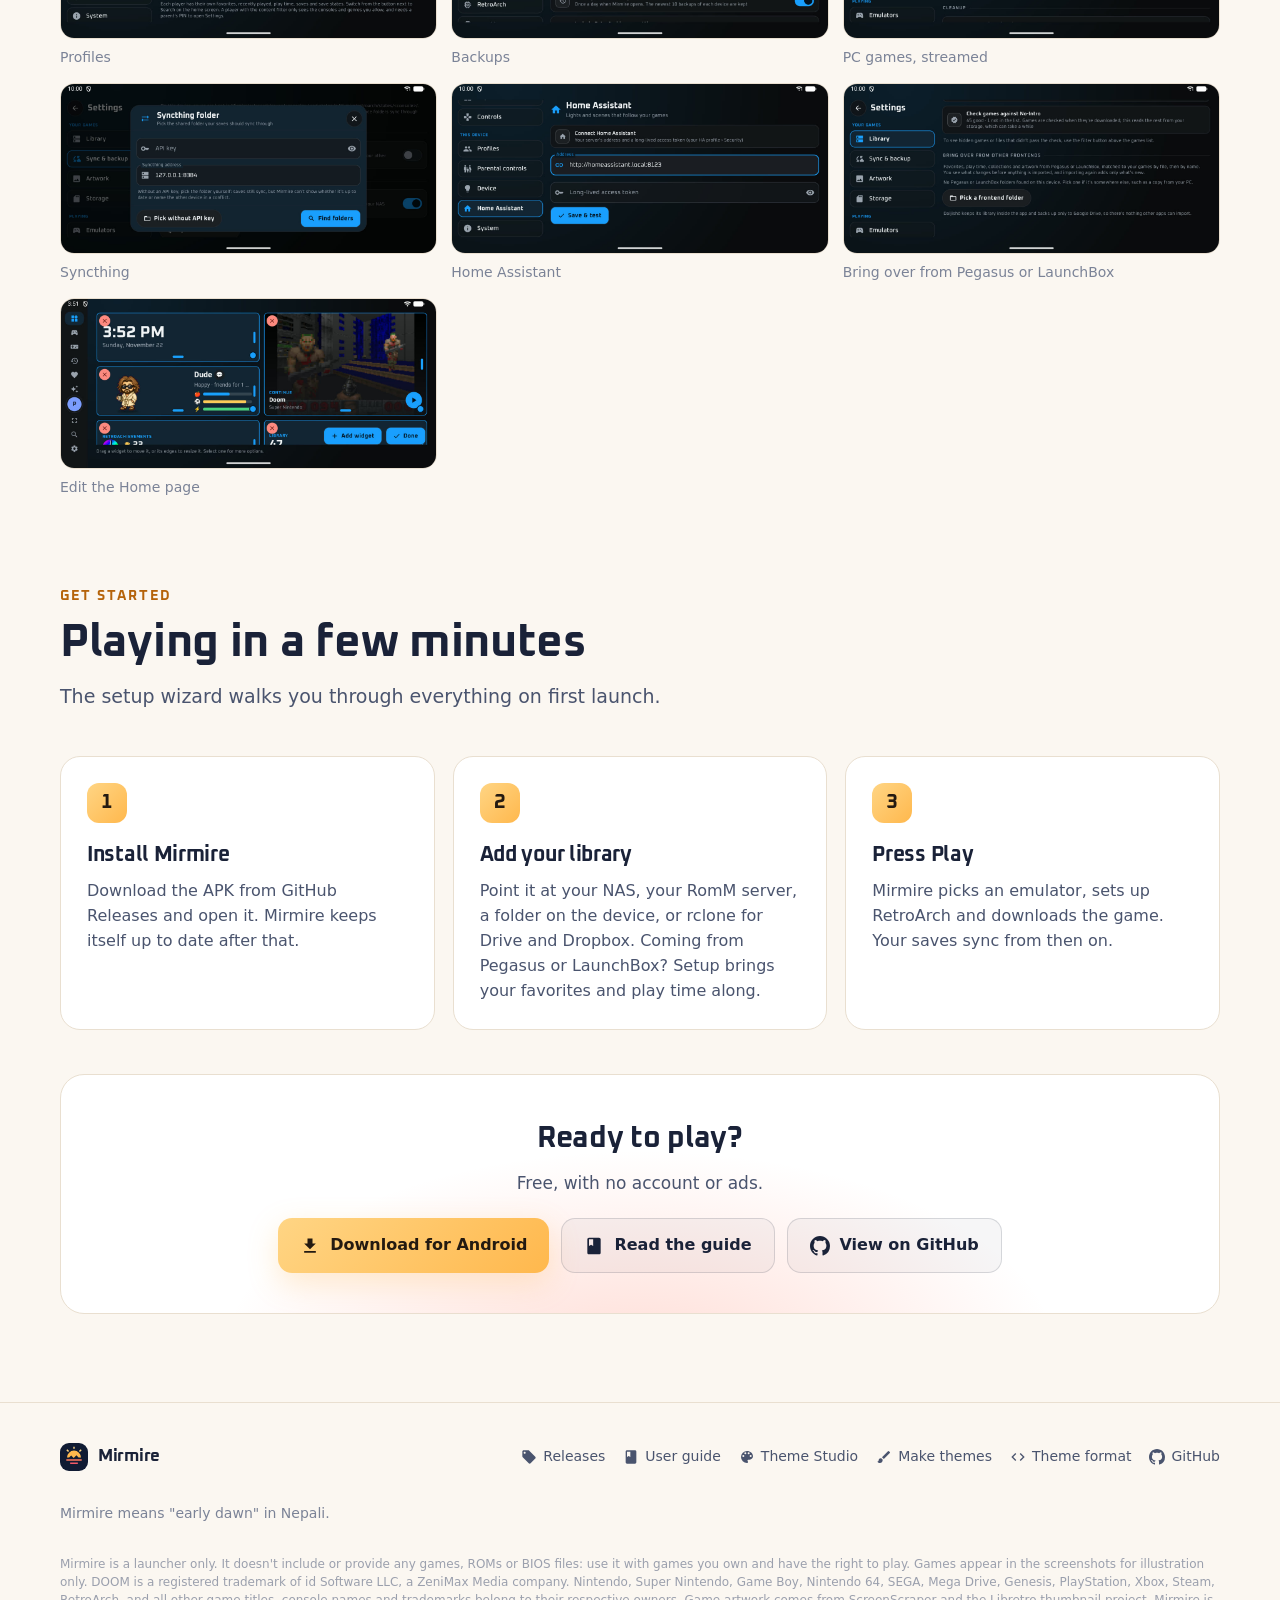
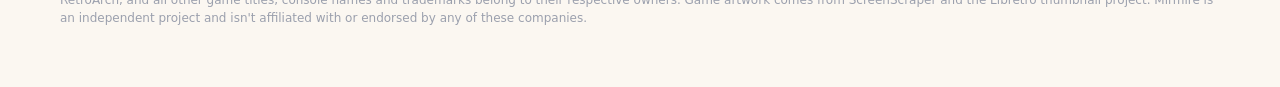
==== commit 96bb9930: "Docs for 1.2.0: Big Picture in 3D with Mirmire Cartouche, built on Cartouche by Hakimba. Co-Authored" ====
--- a/docs/index.html
+++ b/docs/index.html
@@ -279,7 +279,7 @@
       <div class="grid">
         <div class="card"><div class="ic">🧱</div><h3>A Home page you build</h3><p>Clock, weather, calendar, your last game, achievements, play time and music from your storage, plus widgets from your other apps. Drag and resize them by touch, as on a phone, or arrange them with a controller.</p></div>
         <div class="card"><div class="ic">🧩</div><h3>Widget plugins</h3><p>Players make widgets, like a game of the day, and share them as a ZIP. Pixel Pal comes with hundreds of pals from OpenPets that eat, play, nap and cheer your achievements. You see what each one may do before you install it, and turn any of them off in Settings › Plugins.</p></div>
-        <div class="card"><div class="ic">📺</div><h3>Big Picture, docked or not</h3><p>A full-screen home for TVs and controllers, with big cards for consoles and games. Plug into a TV or dock and it switches on by itself; unplug and your layout comes back.</p></div>
+        <div class="card"><div class="ic">📺</div><h3>Big Picture, docked or not</h3><p>A full-screen home for TVs and controllers, with big cards for consoles and games. Plug into a TV or dock and it switches on by itself; unplug and your layout comes back. Or make it 3D with Mirmire Cartouche.</p></div>
         <div class="card"><div class="ic">🪟</div><h3>Two screens, both used</h3><p>On the AYN Thor, AYANEO Pocket DS or a Retroid Dual Screen add-on, the second screen shows the selected game's art, details, manual and map, or your widgets. Swap them if you like the menu below.</p></div>
         <div class="card"><div class="ic">😴</div><h3>Saves upload when you sleep</h3><p>Press power in the middle of a game and its saves go to your storage, so your other device offers to continue.</p></div>
         <div class="card"><div class="ic">🎮</div><h3>Play together</h3><p>Invite a paired device on the same Wi-Fi to a netplay game. Your device starts hosting by itself; theirs opens the same game.</p></div>
@@ -372,6 +372,15 @@
           <p>A full-screen home with big cards for your consoles and games, and the time, battery and achievements on a small bar. Plug into a TV or dock and it switches on by itself.</p>
         </div>
         <img class="shot" src="images/site/56-big-picture.jpg" alt="Big Picture with the Continue card selected" loading="lazy">
+      </div>
+      <div class="row">
+        <div class="text">
+          <p class="kicker">Big Picture in 3D</p>
+          <h3>Your consoles in 3D, your games on their discs</h3>
+          <p>Install <a href="https://github.com/Mirmire-Launcher/mirmire-cartouche">Mirmire Cartouche</a>, built on <a href="https://github.com/Hakimba/cartouche">Cartouche</a> by Hakimba, and Big Picture becomes a 3D home: 3D consoles, and your games as their real discs, cartridges and UMDs with your box art on the labels. Mirmire still plays every game.</p>
+          <ul><li>Free and open source, installed from Settings › Plugins</li><li>Pick it in Settings › Layout › Big Picture style</li><li>Touch or controller: swipe, tap, turn the models</li></ul>
+        </div>
+        <img class="shot" src="images/site/56c-cartouche-home.jpg" alt="Mirmire Cartouche's 3D home, with a controller for Consoles between a robot and a pile of cartridges" loading="lazy">
       </div>
     </div>
   </section>
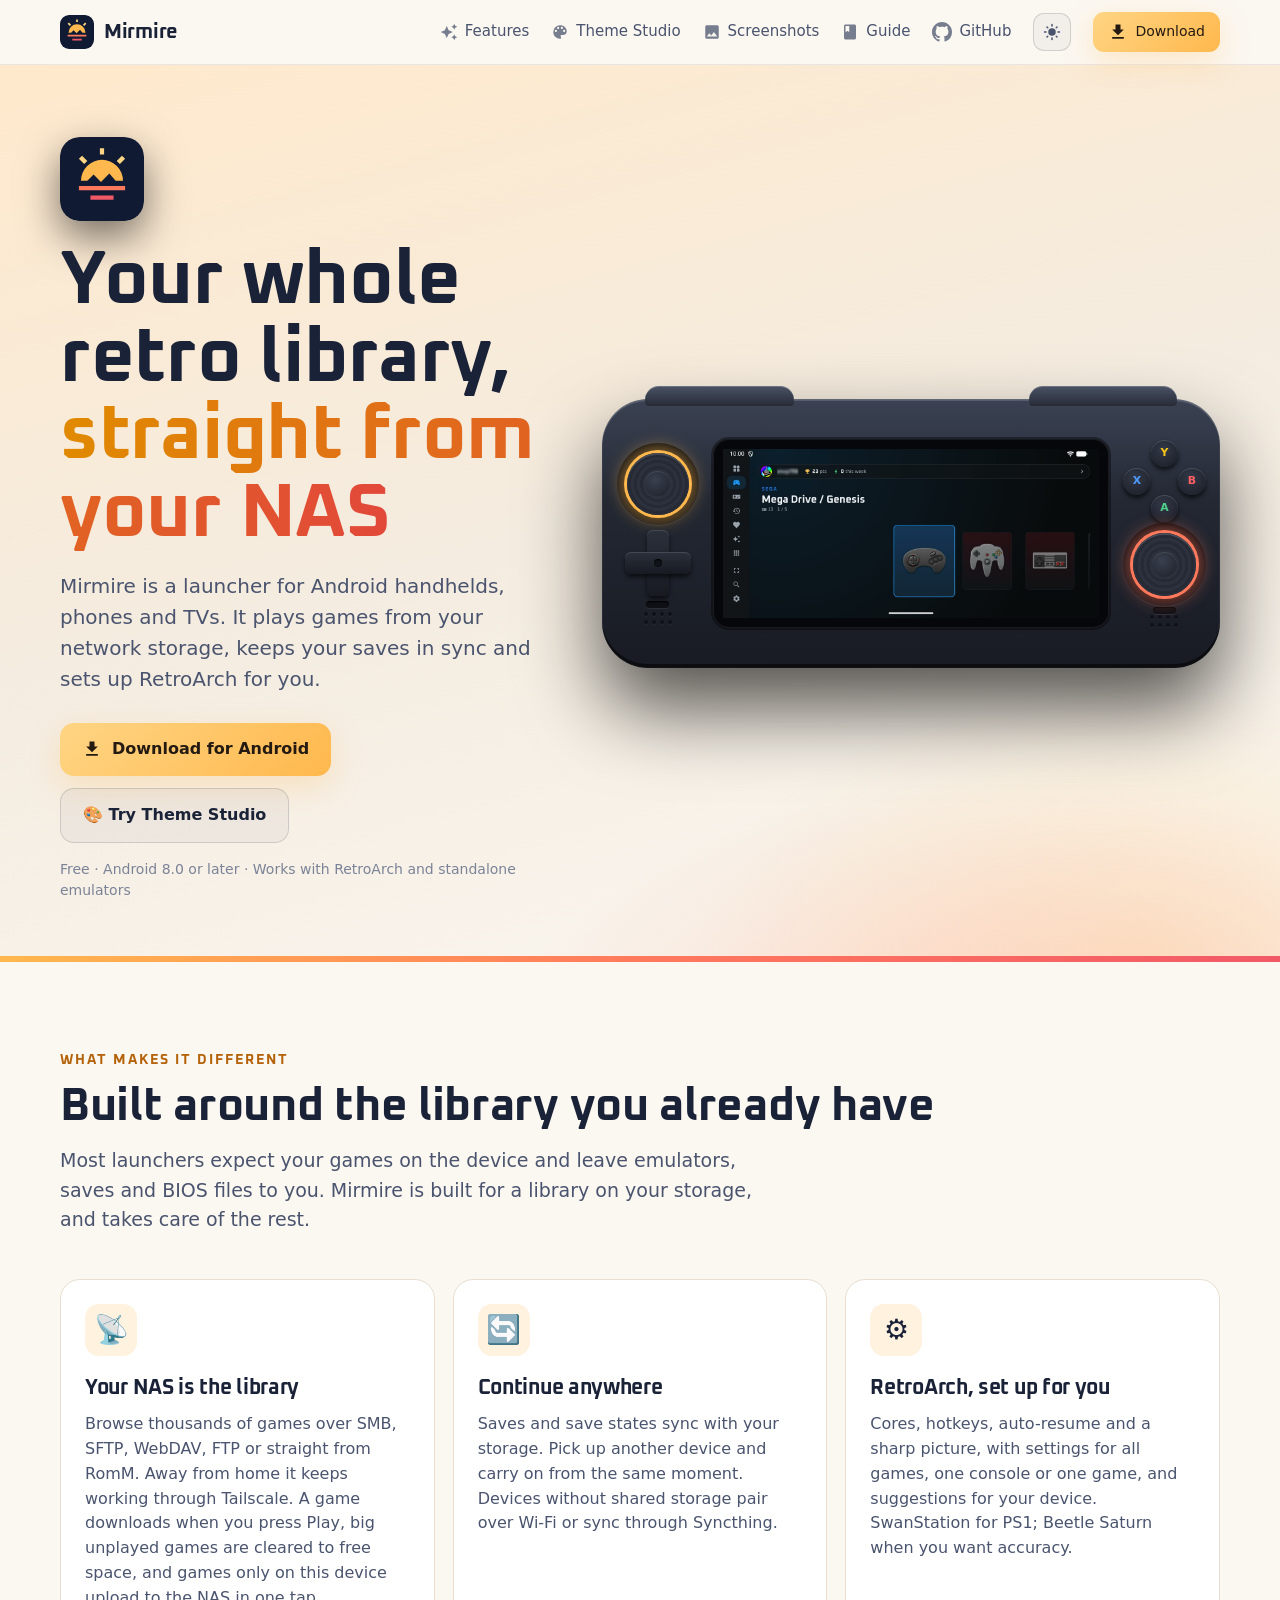
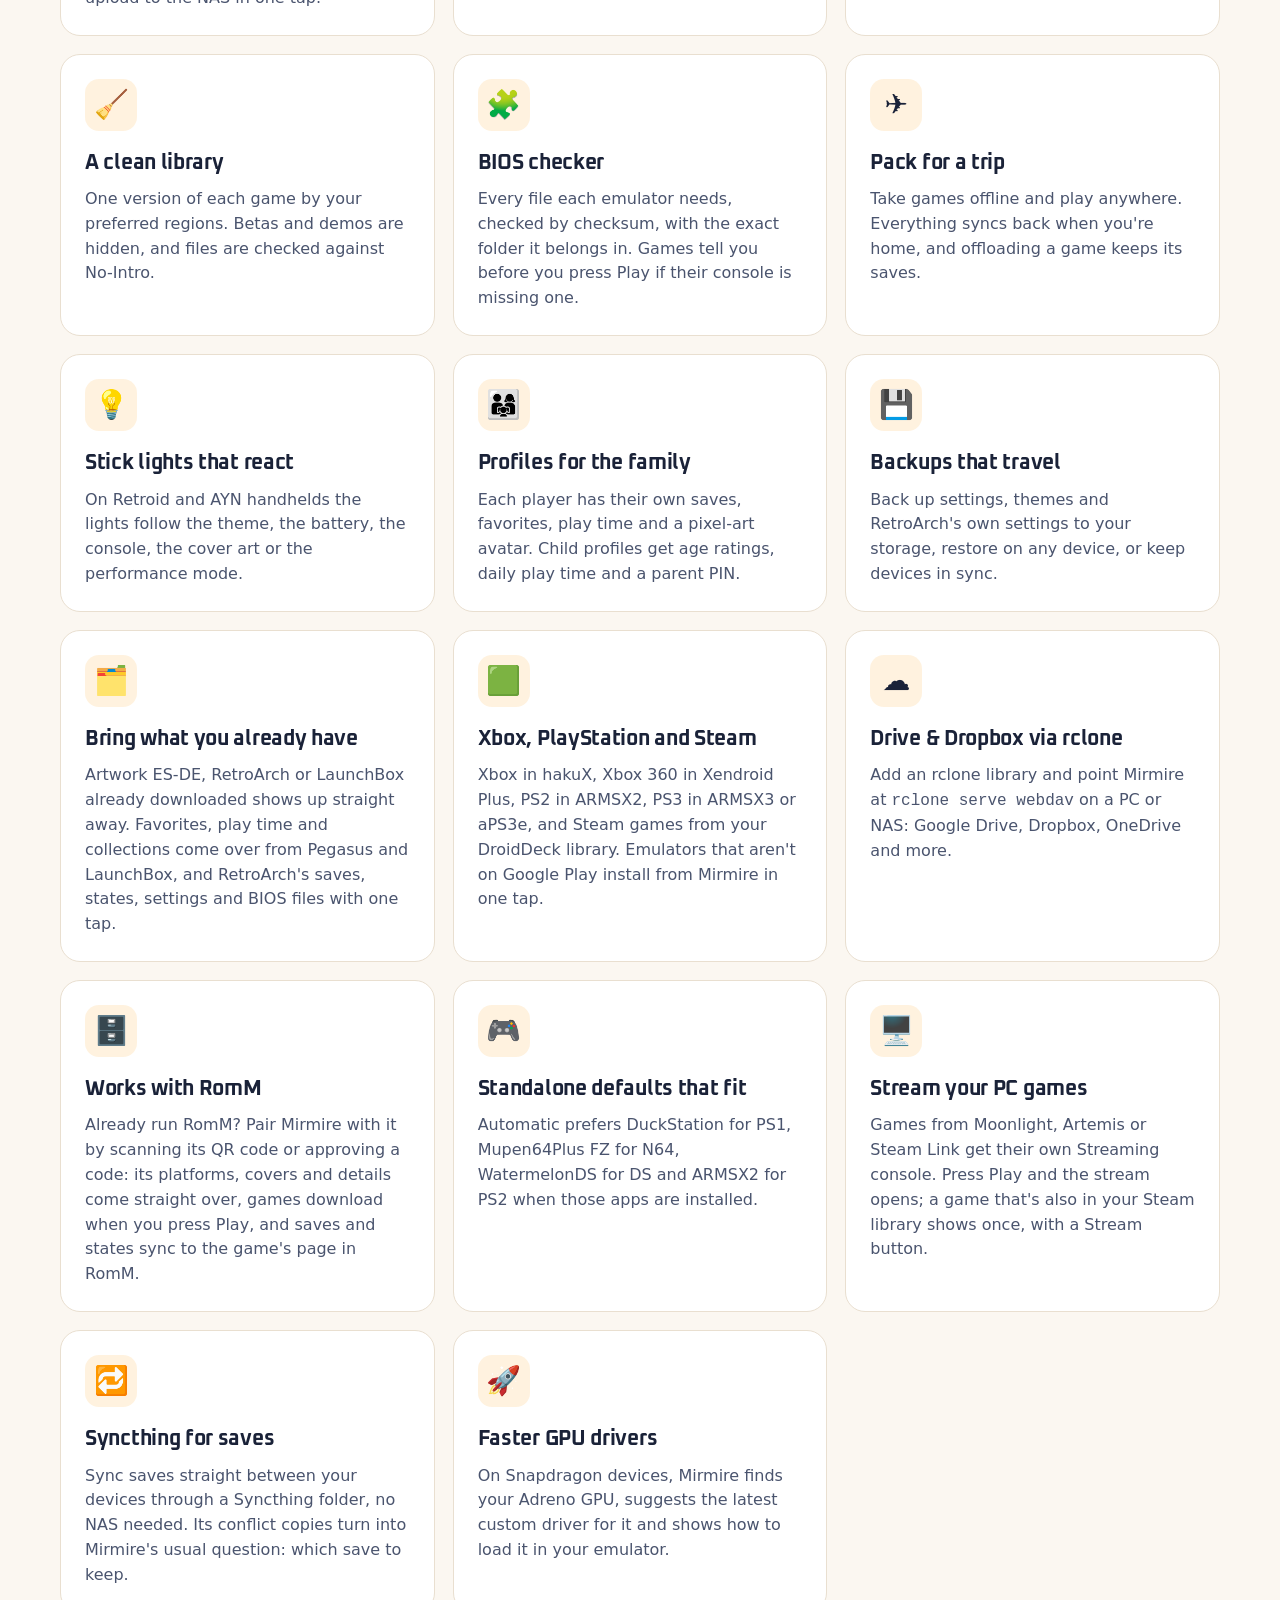
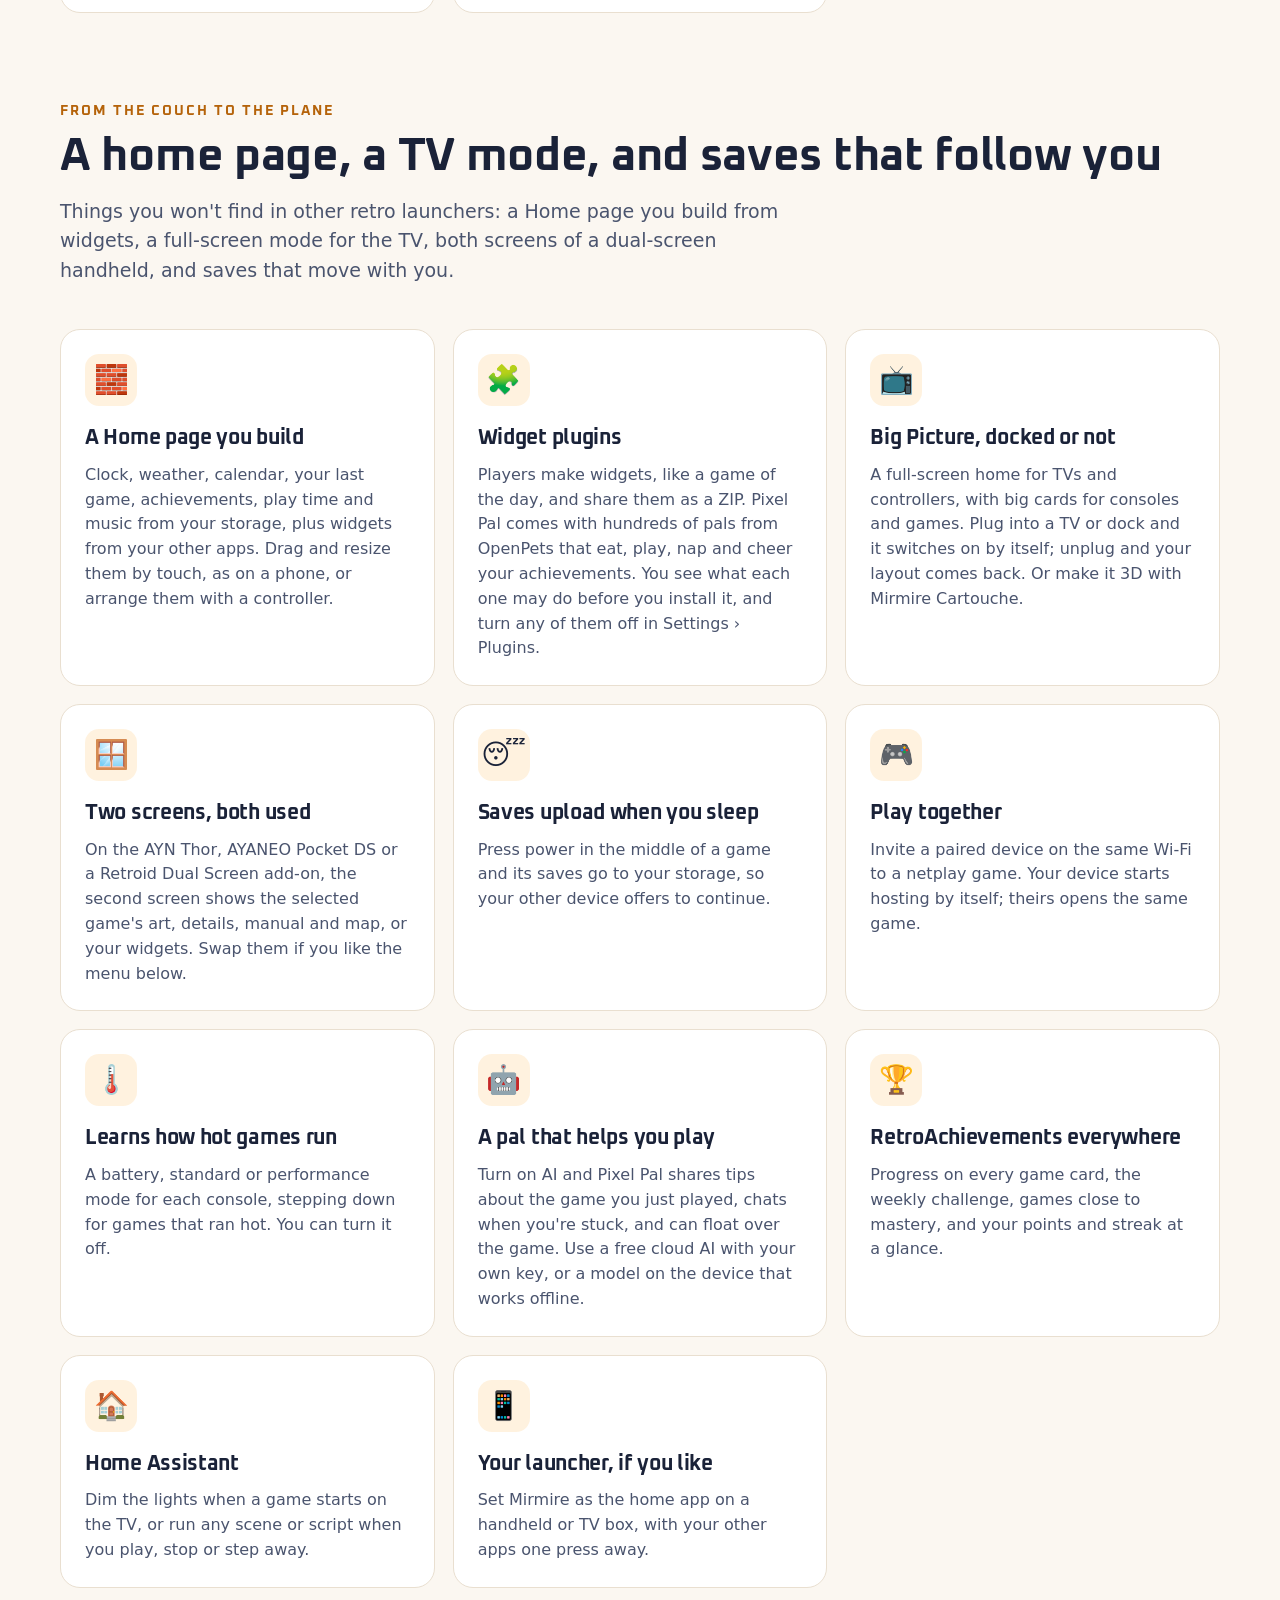
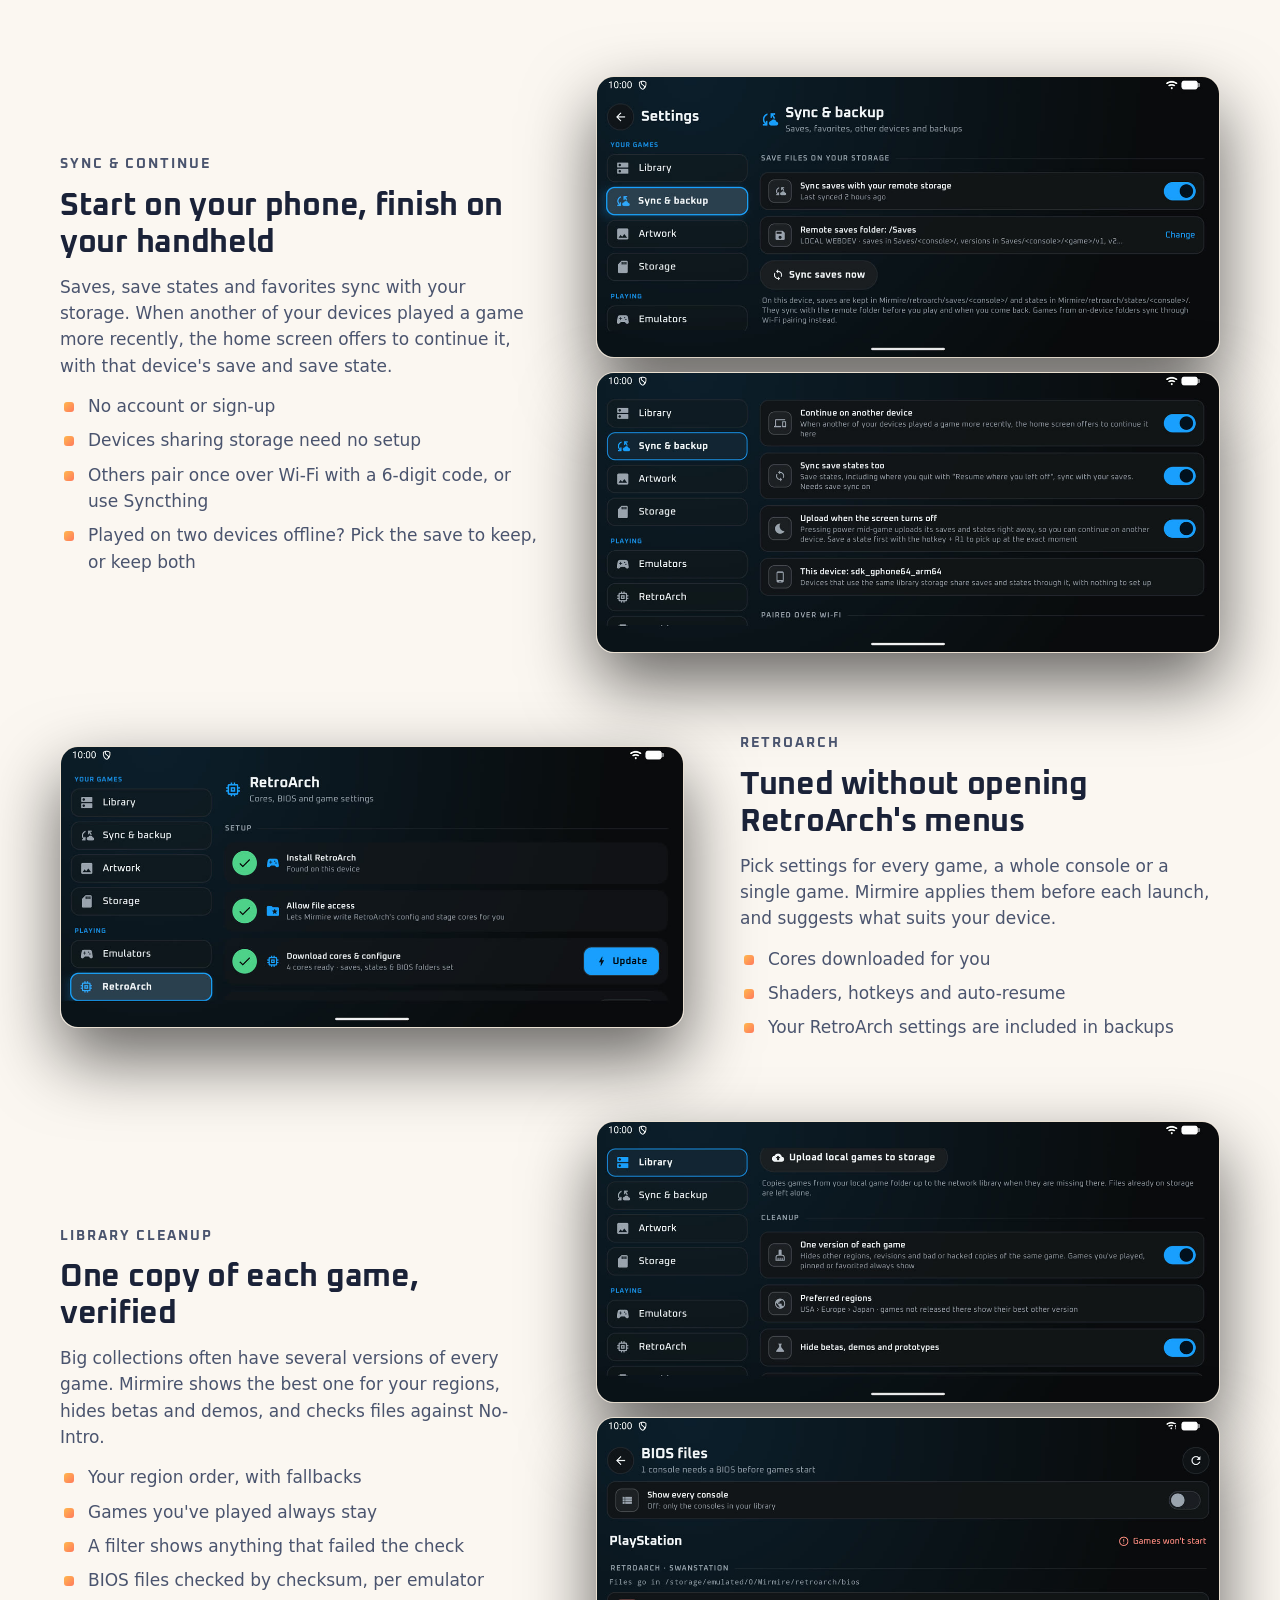
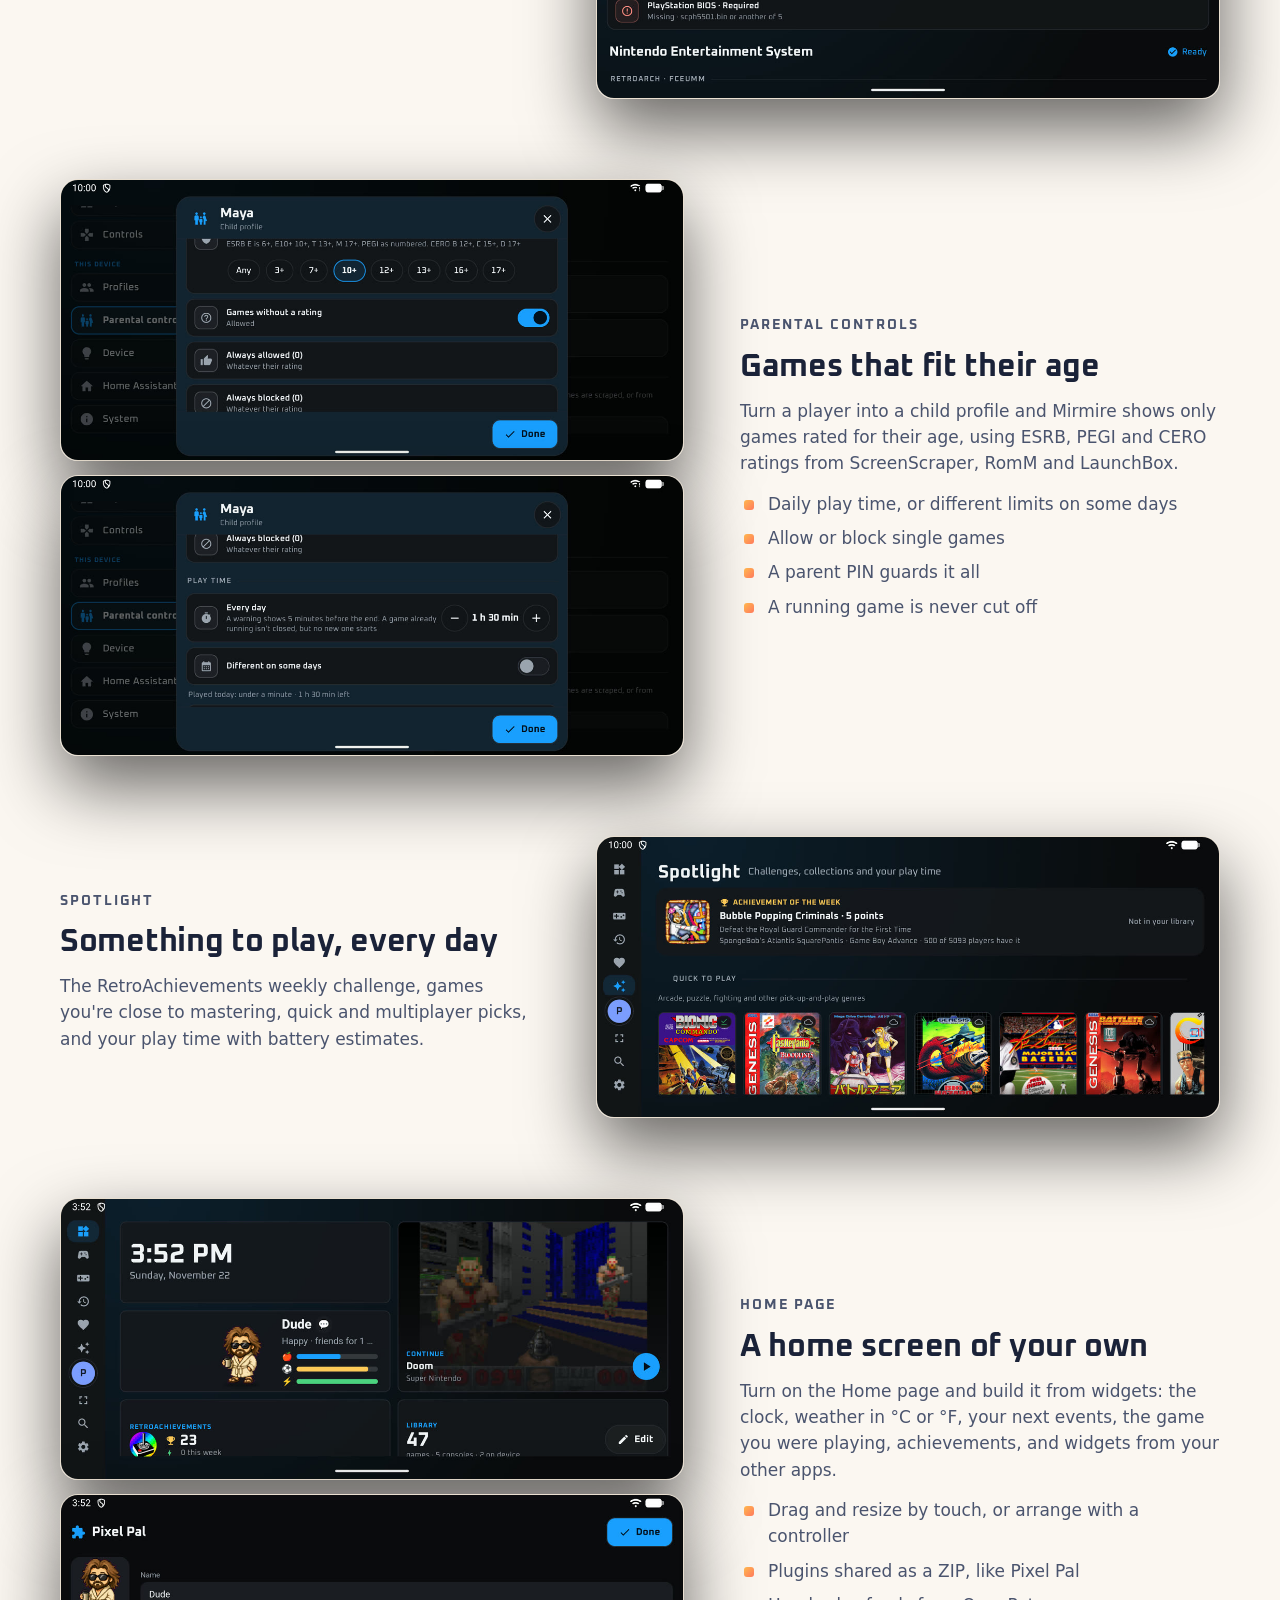
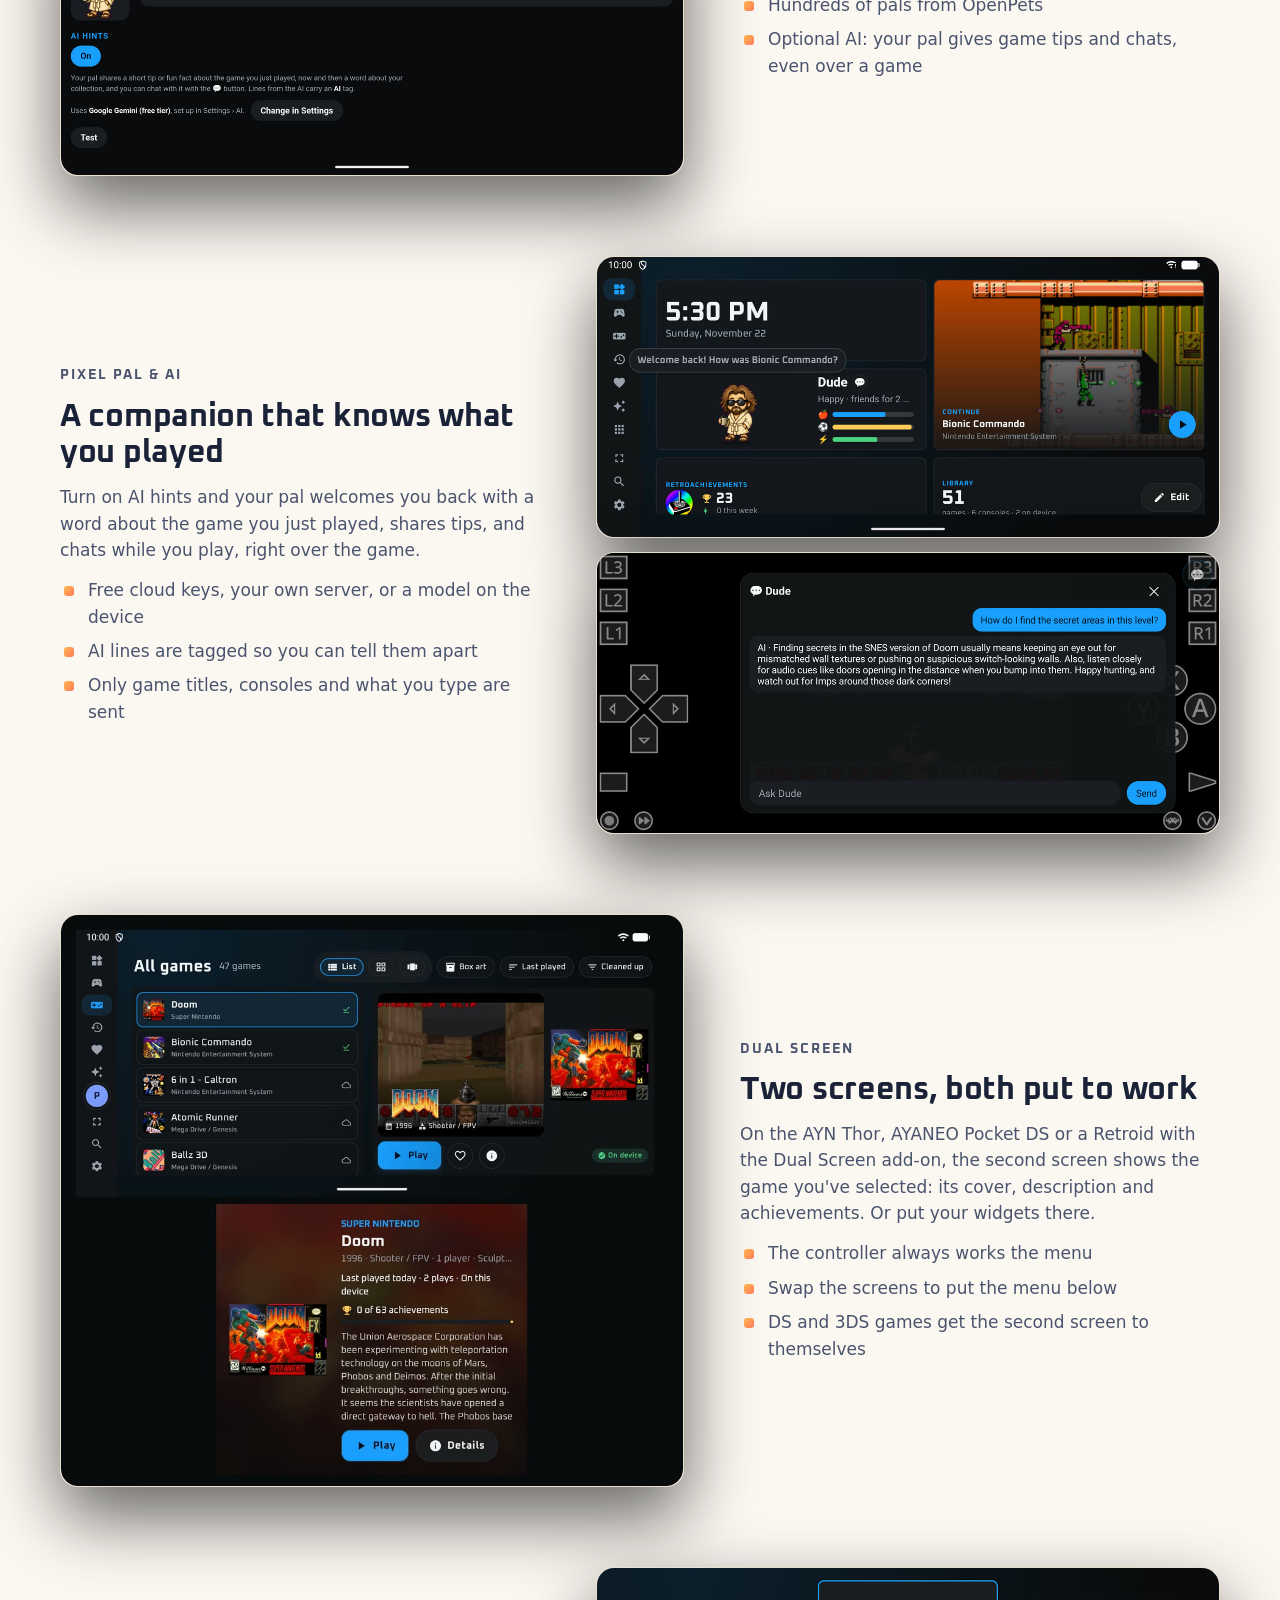
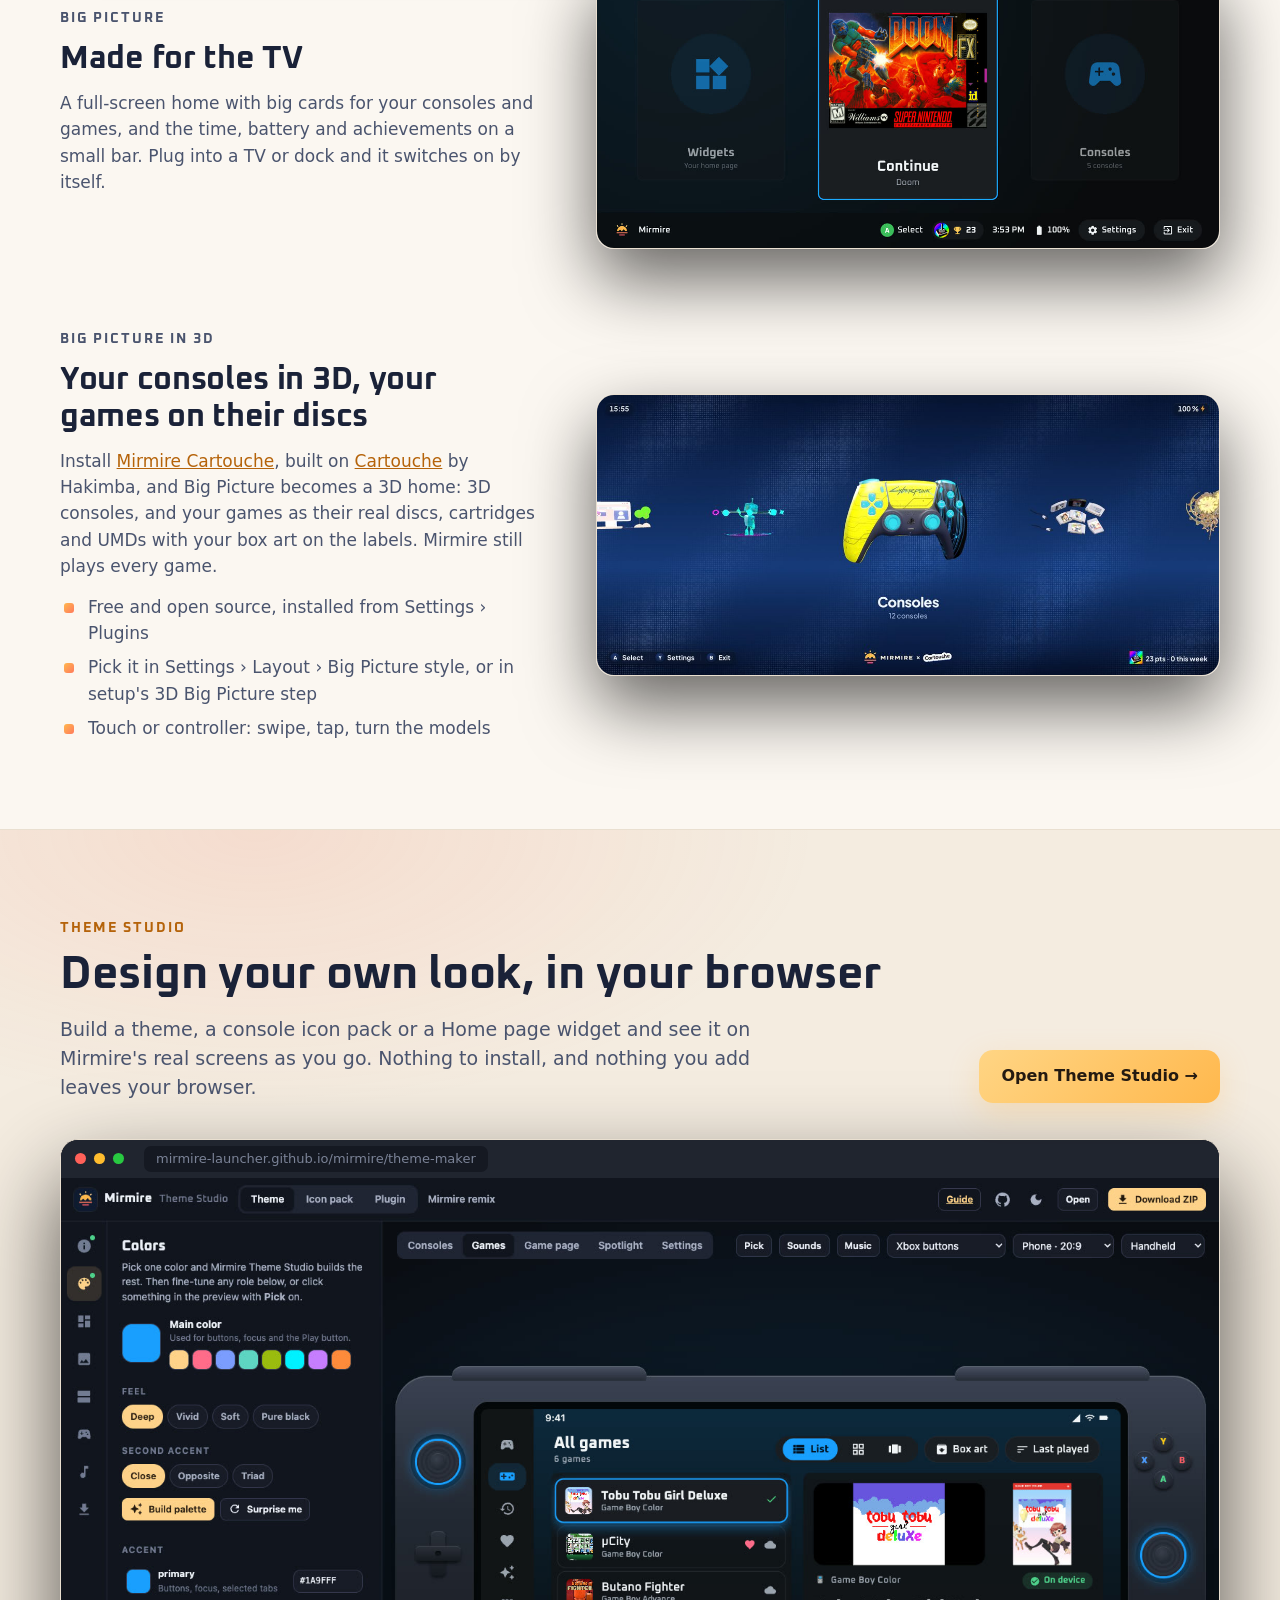
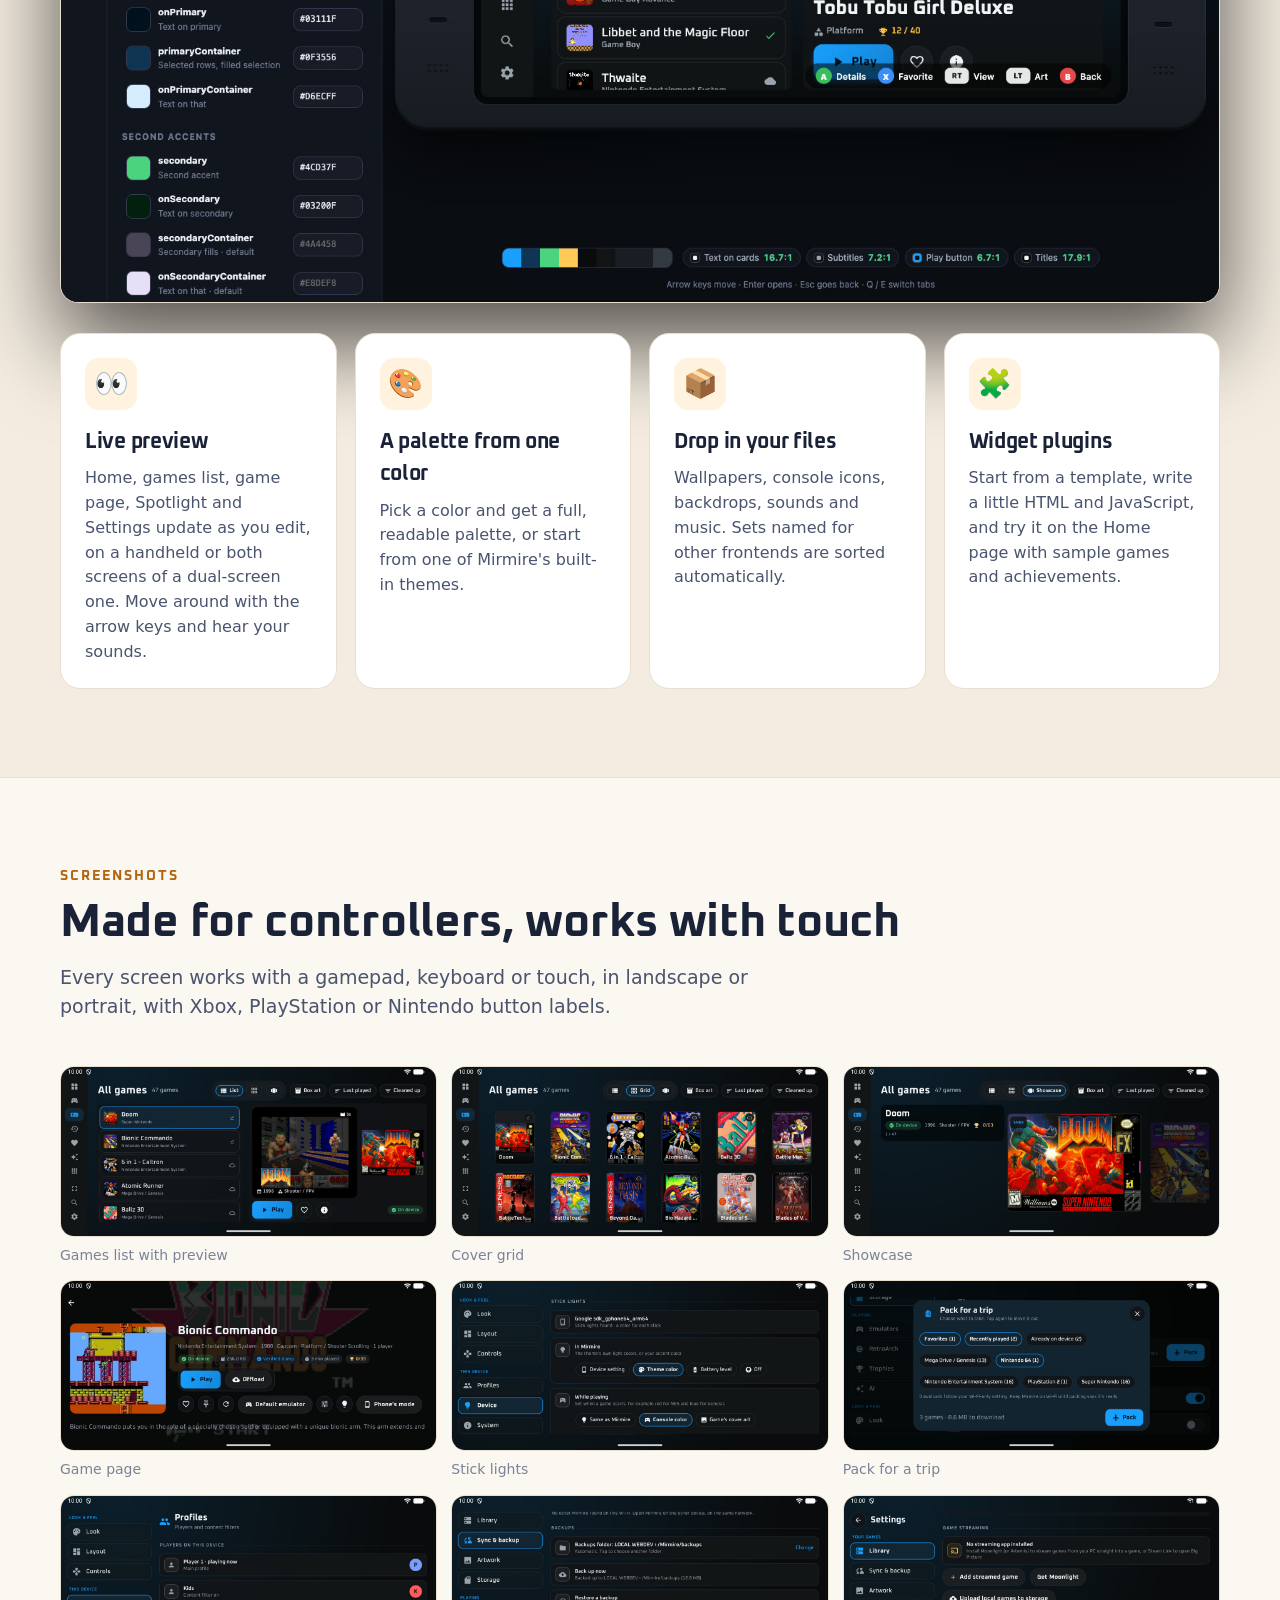
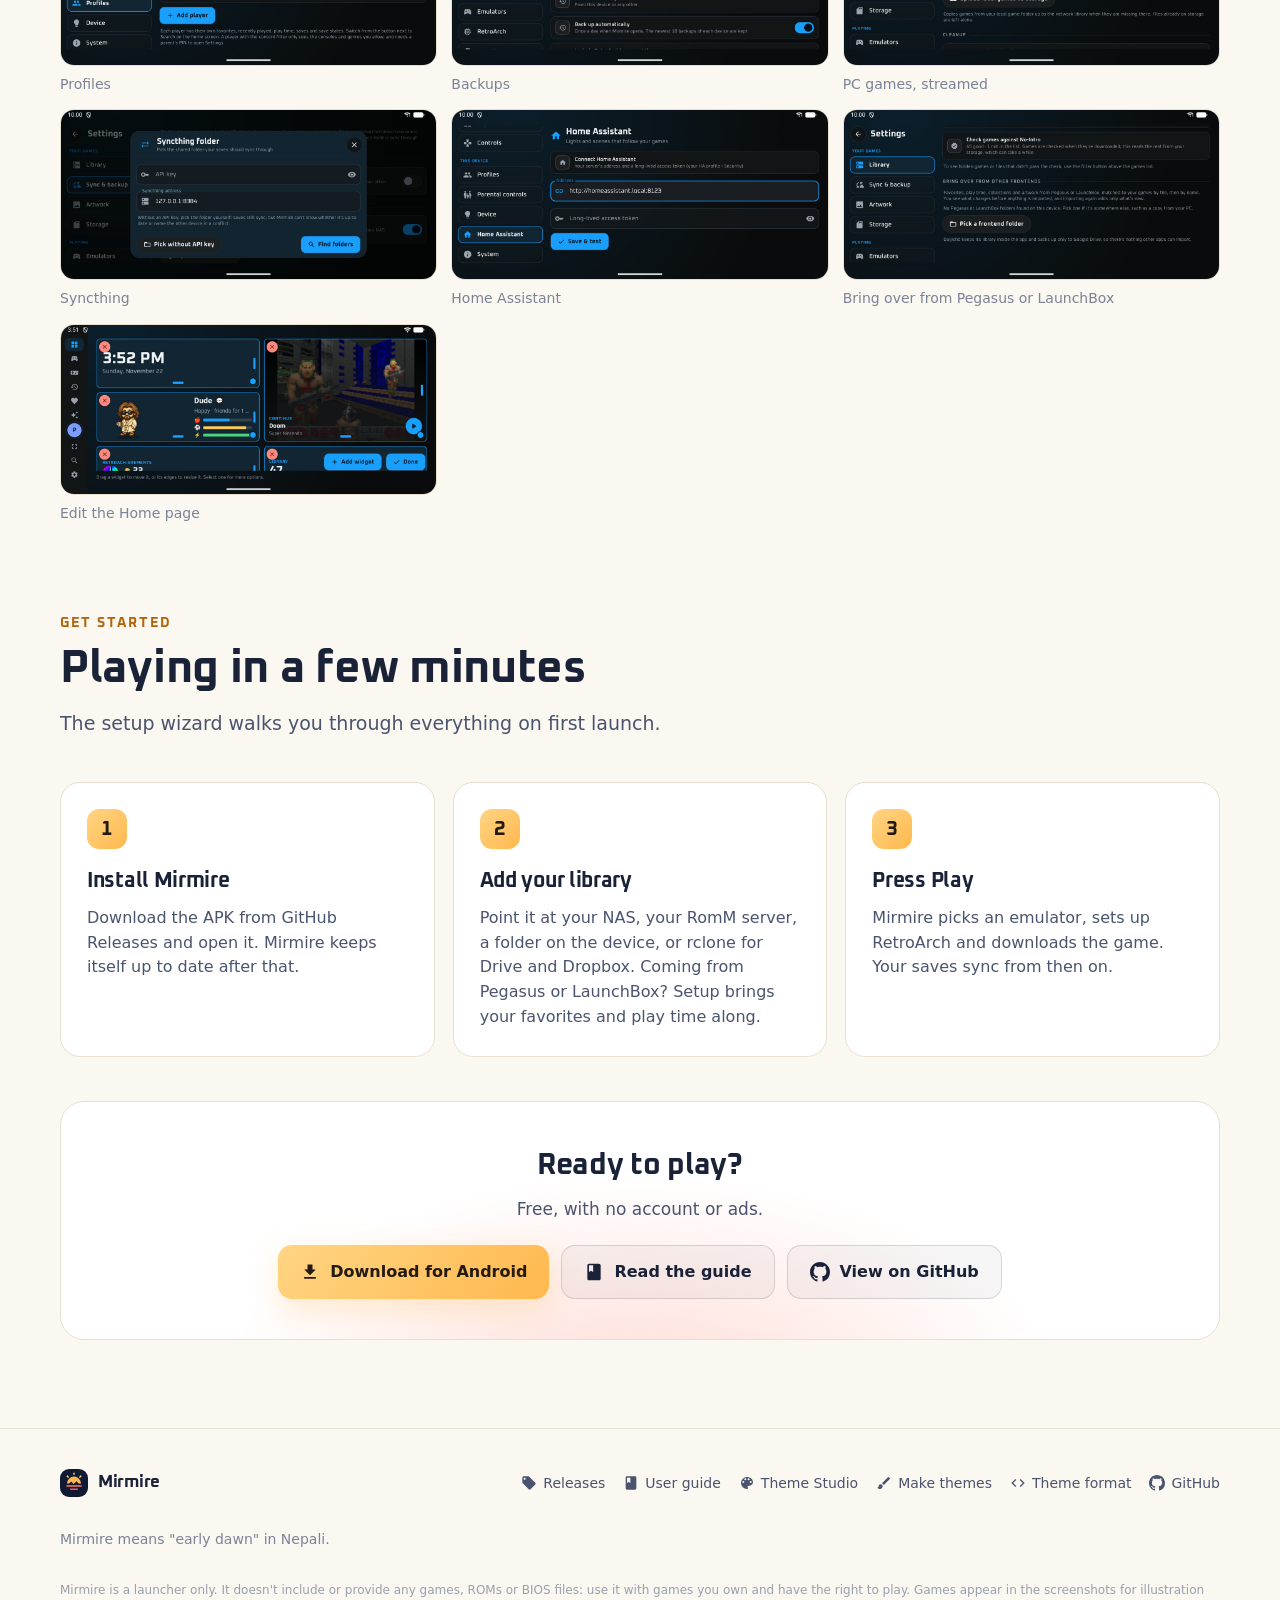
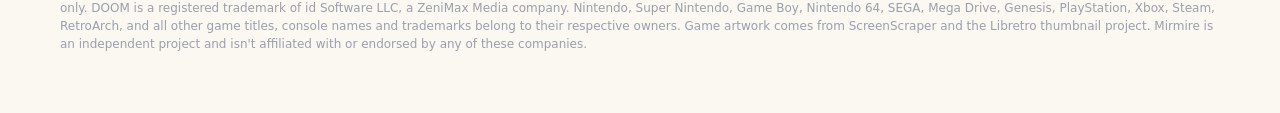
==== commit 84968e91: "Docs for 1.2.2: Big Picture opens on the home after turning it on in setup or Settings; setup's 3D B" ====
--- a/docs/index.html
+++ b/docs/index.html
@@ -378,7 +378,7 @@
           <p class="kicker">Big Picture in 3D</p>
           <h3>Your consoles in 3D, your games on their discs</h3>
           <p>Install <a href="https://github.com/Mirmire-Launcher/mirmire-cartouche">Mirmire Cartouche</a>, built on <a href="https://github.com/Hakimba/cartouche">Cartouche</a> by Hakimba, and Big Picture becomes a 3D home: 3D consoles, and your games as their real discs, cartridges and UMDs with your box art on the labels. Mirmire still plays every game.</p>
-          <ul><li>Free and open source, installed from Settings › Plugins</li><li>Pick it in Settings › Layout › Big Picture style</li><li>Touch or controller: swipe, tap, turn the models</li></ul>
+          <ul><li>Free and open source, installed from Settings › Plugins</li><li>Pick it in Settings › Layout › Big Picture style, or in setup's 3D Big Picture step</li><li>Touch or controller: swipe, tap, turn the models</li></ul>
         </div>
         <img class="shot" src="images/site/56c-cartouche-home.jpg" alt="Mirmire Cartouche's 3D home, with a controller for Consoles between a robot and a pile of cartridges" loading="lazy">
       </div>
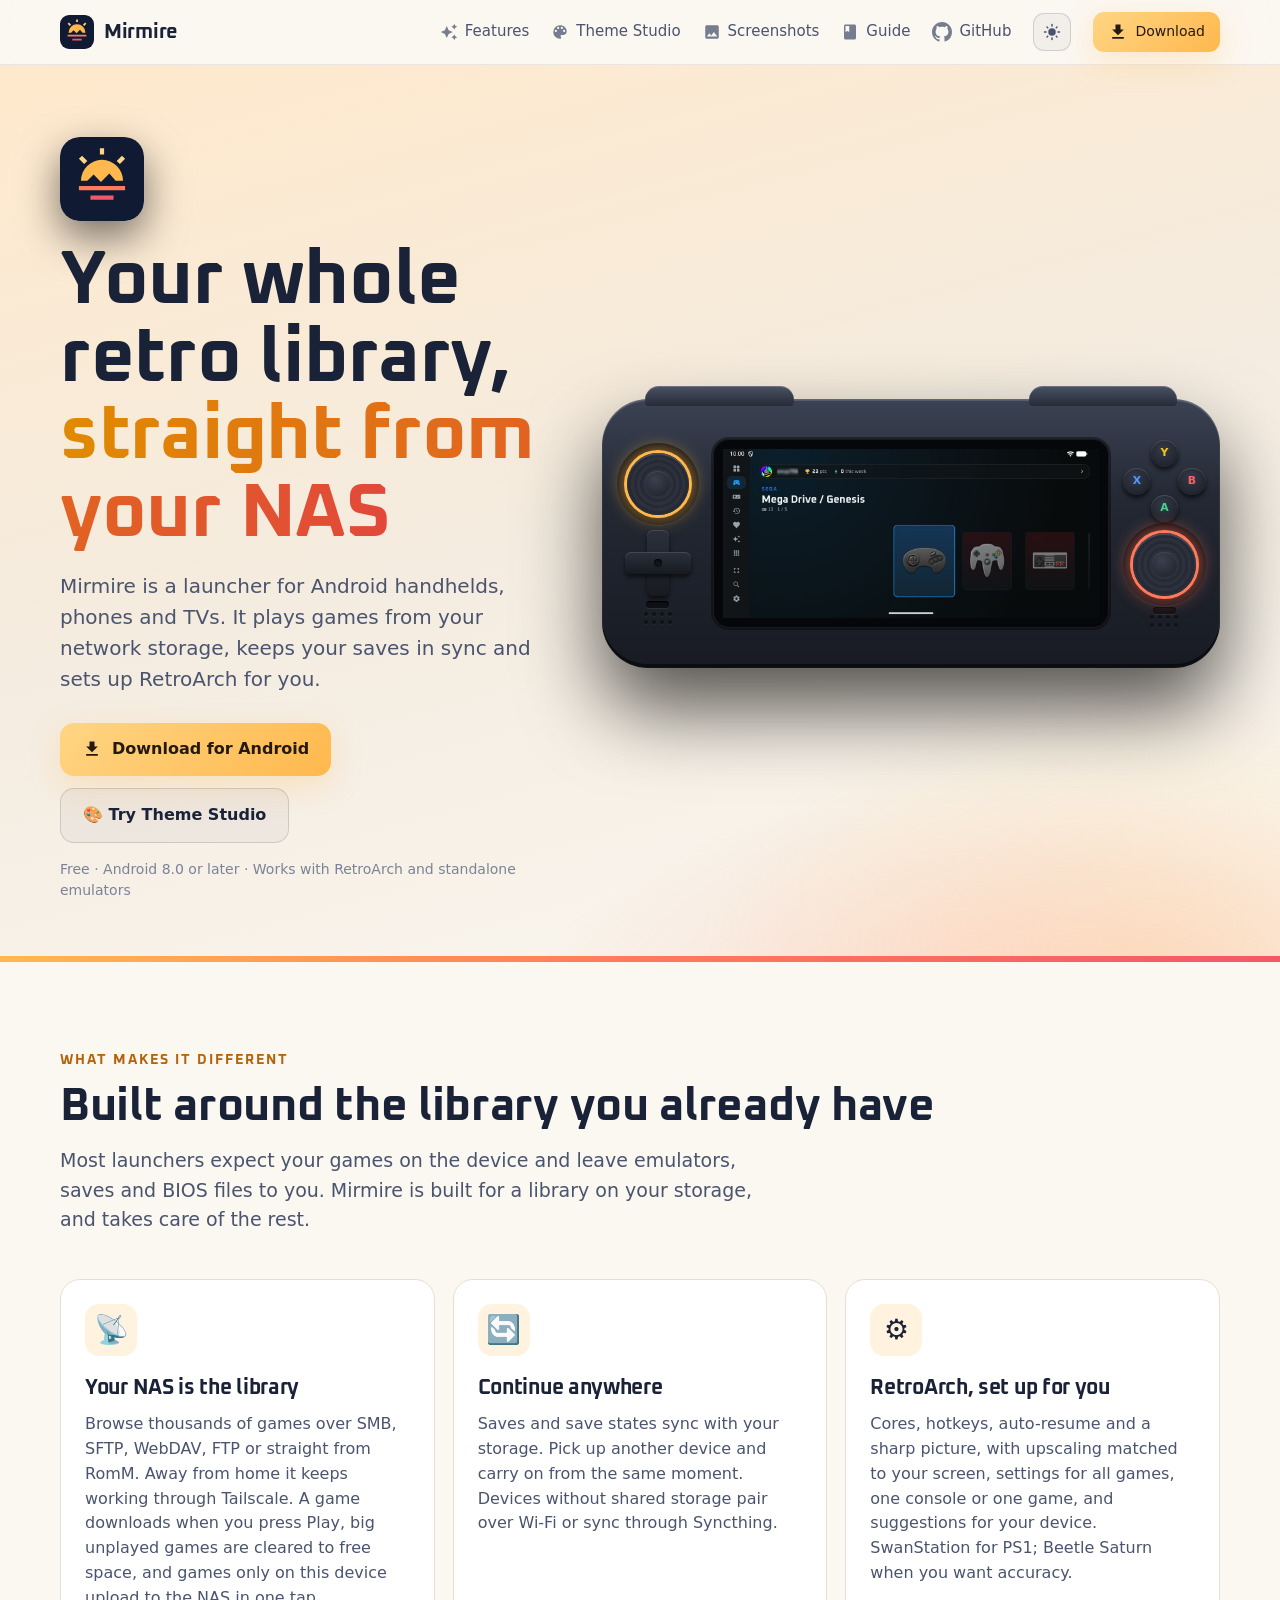
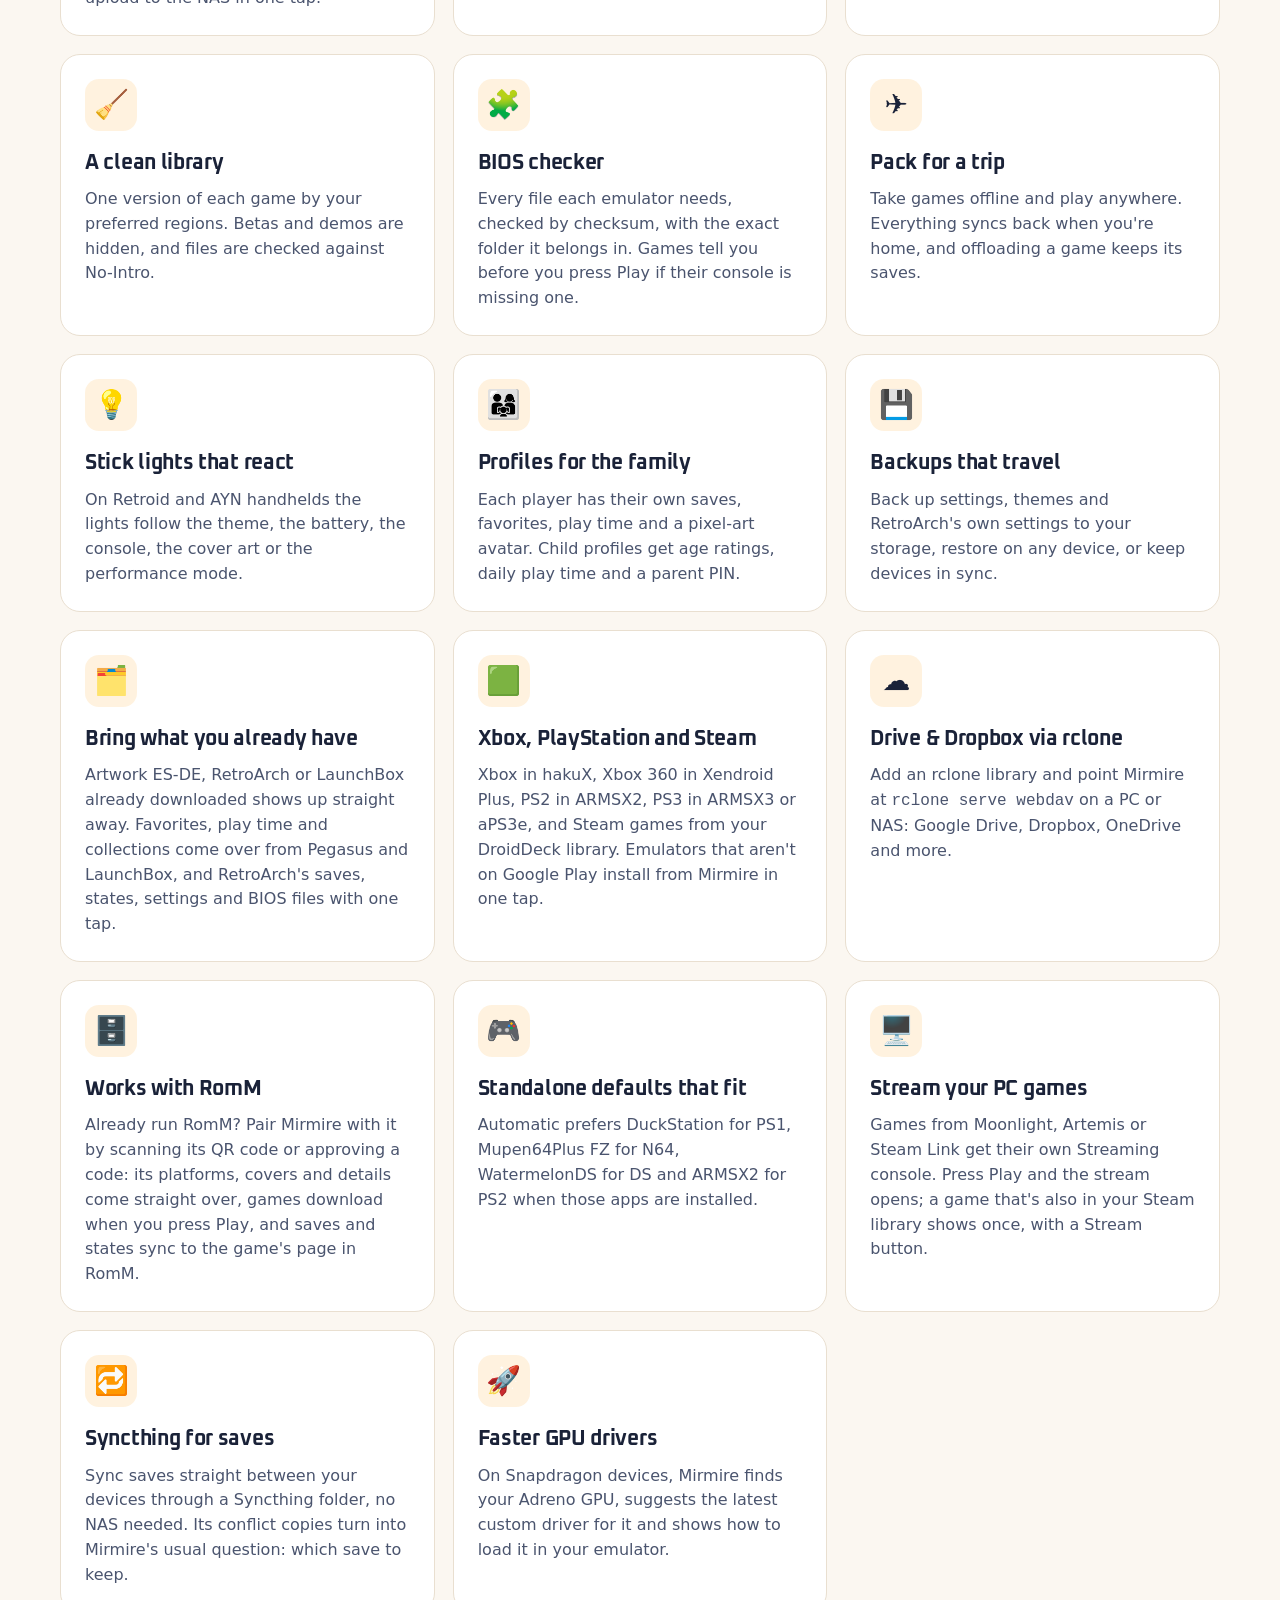
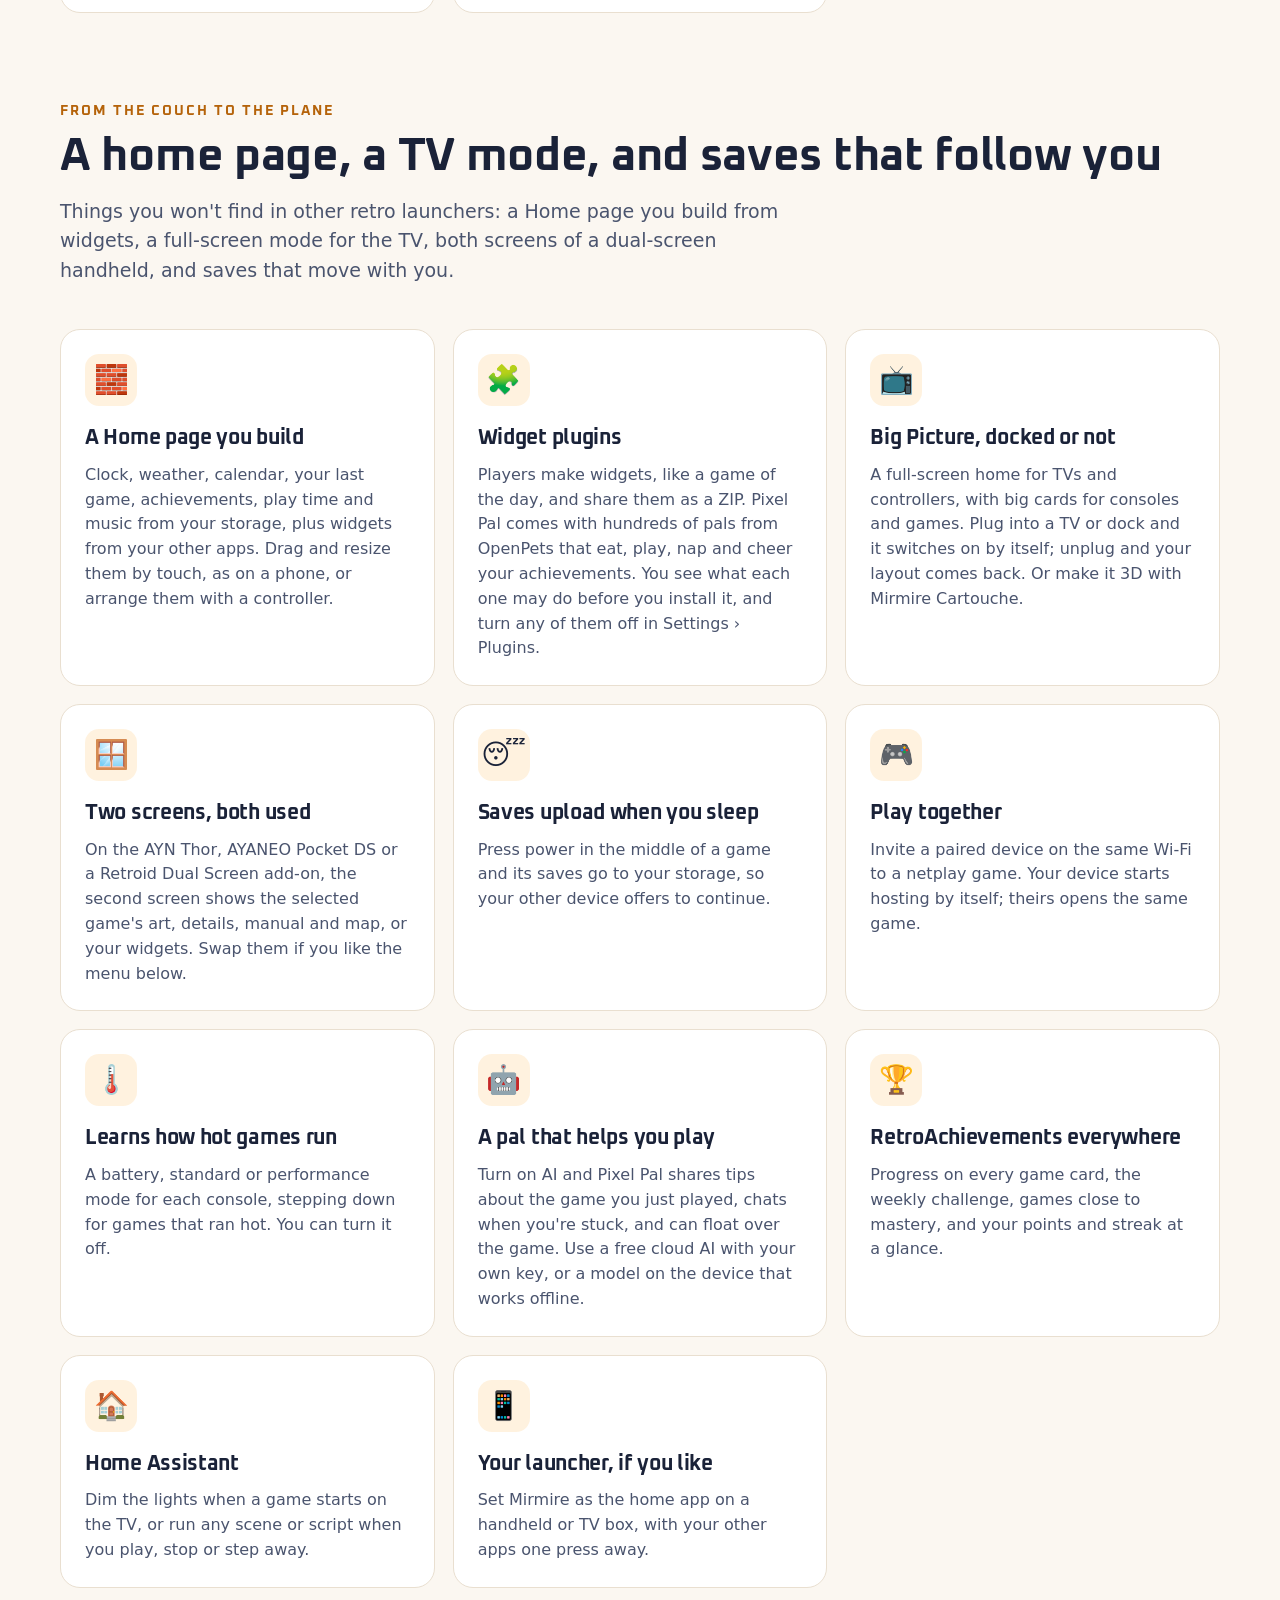
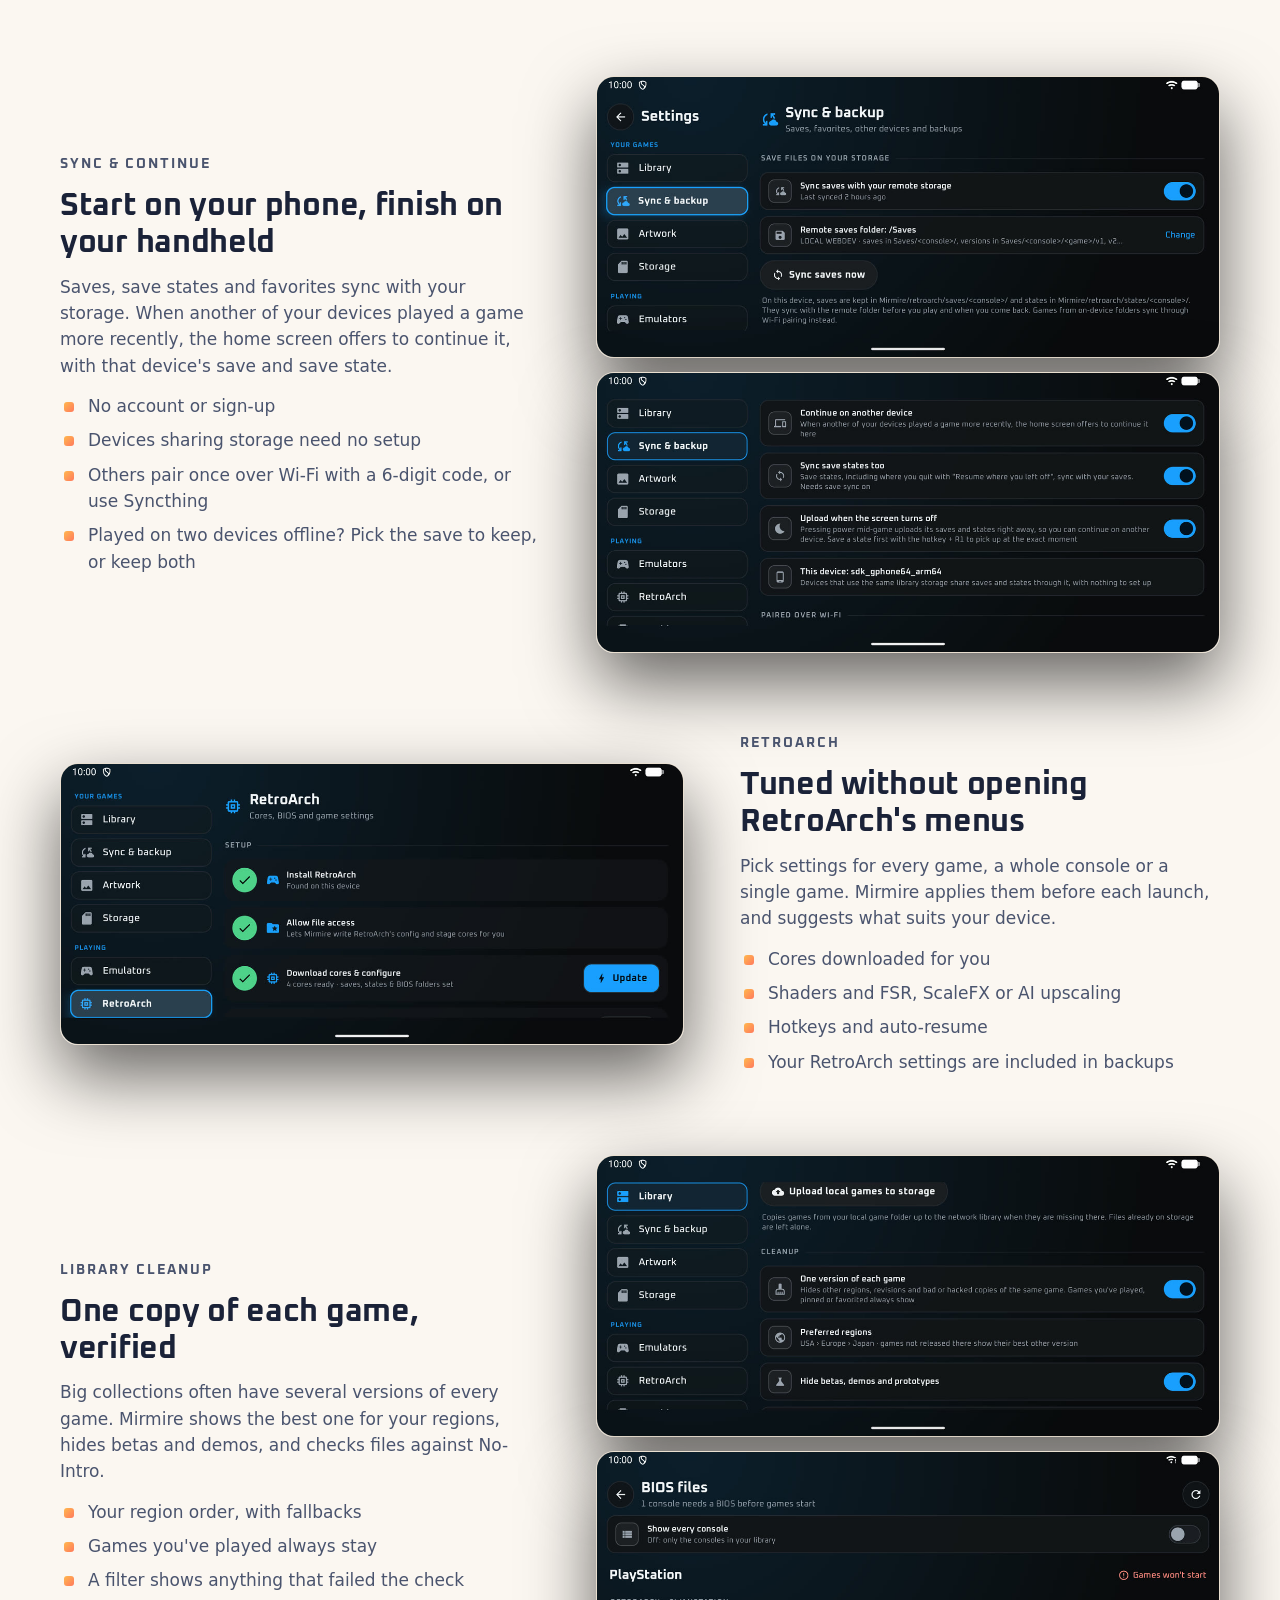
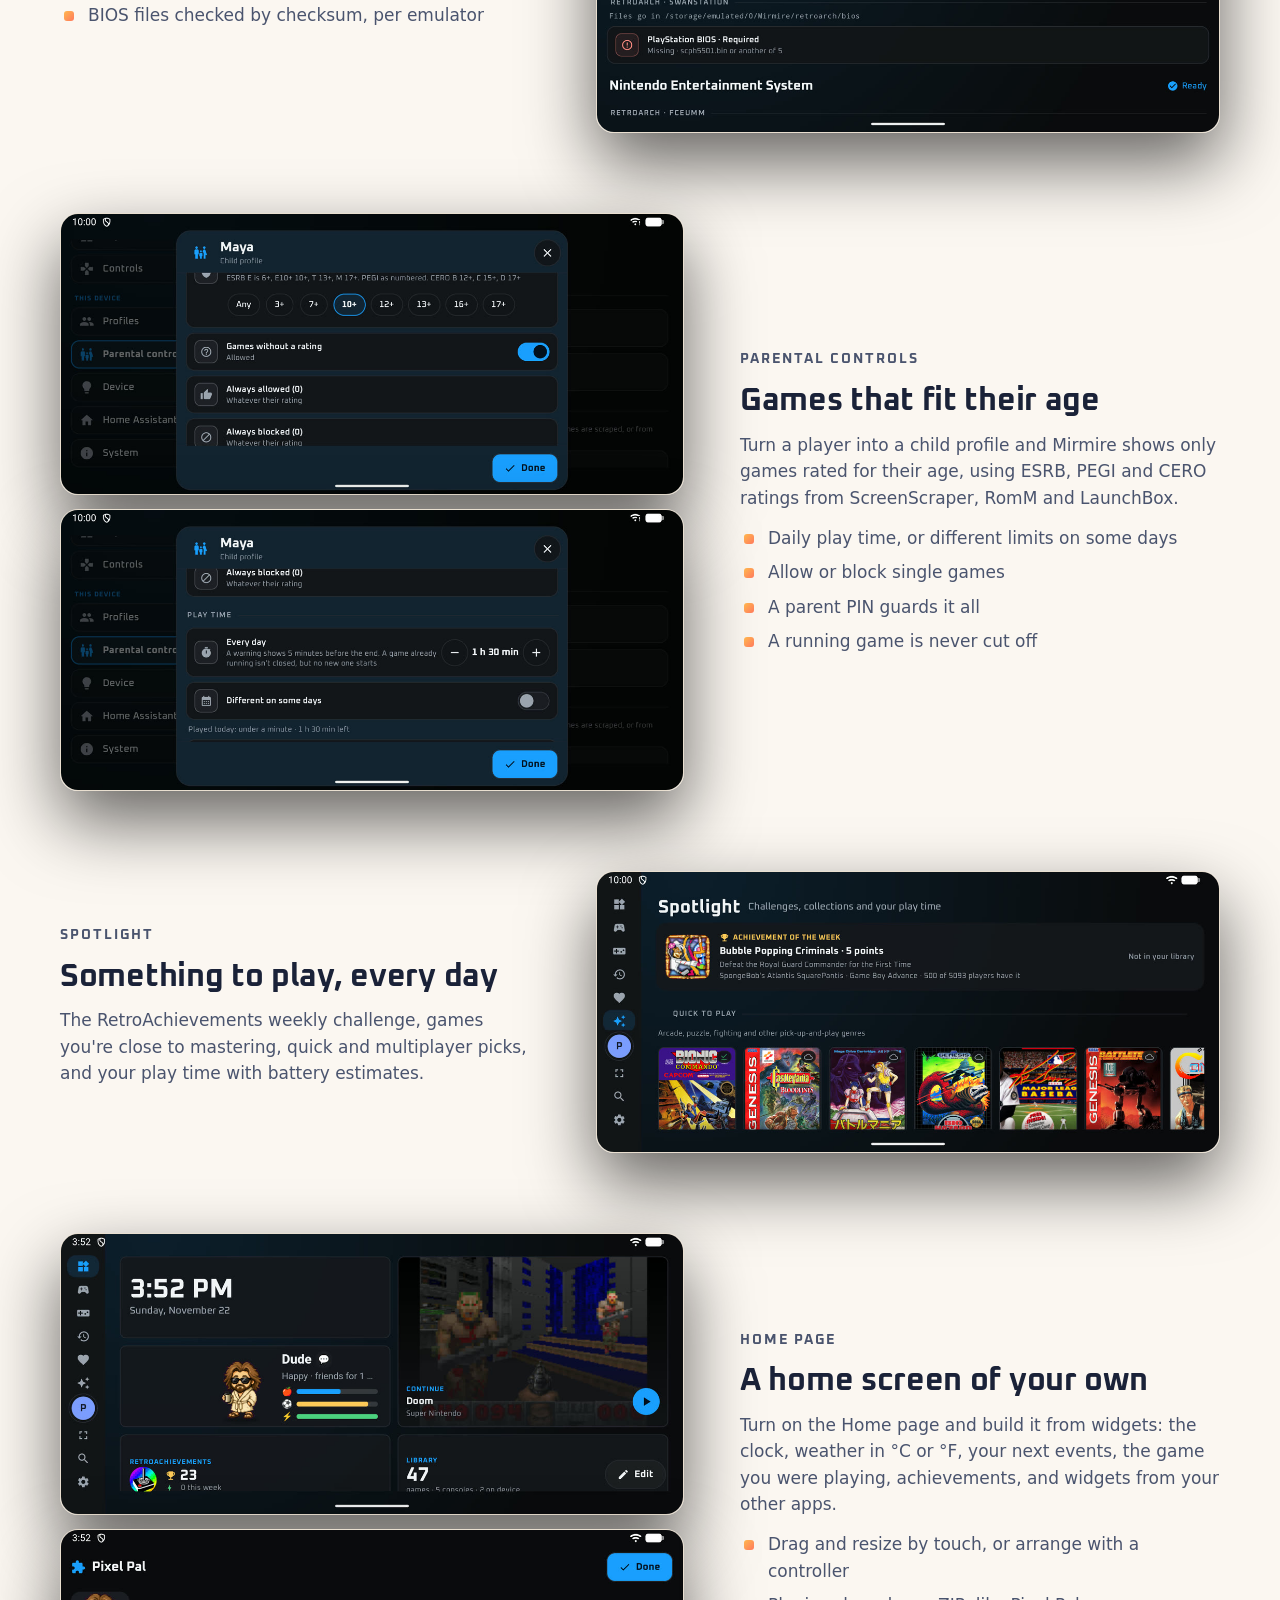
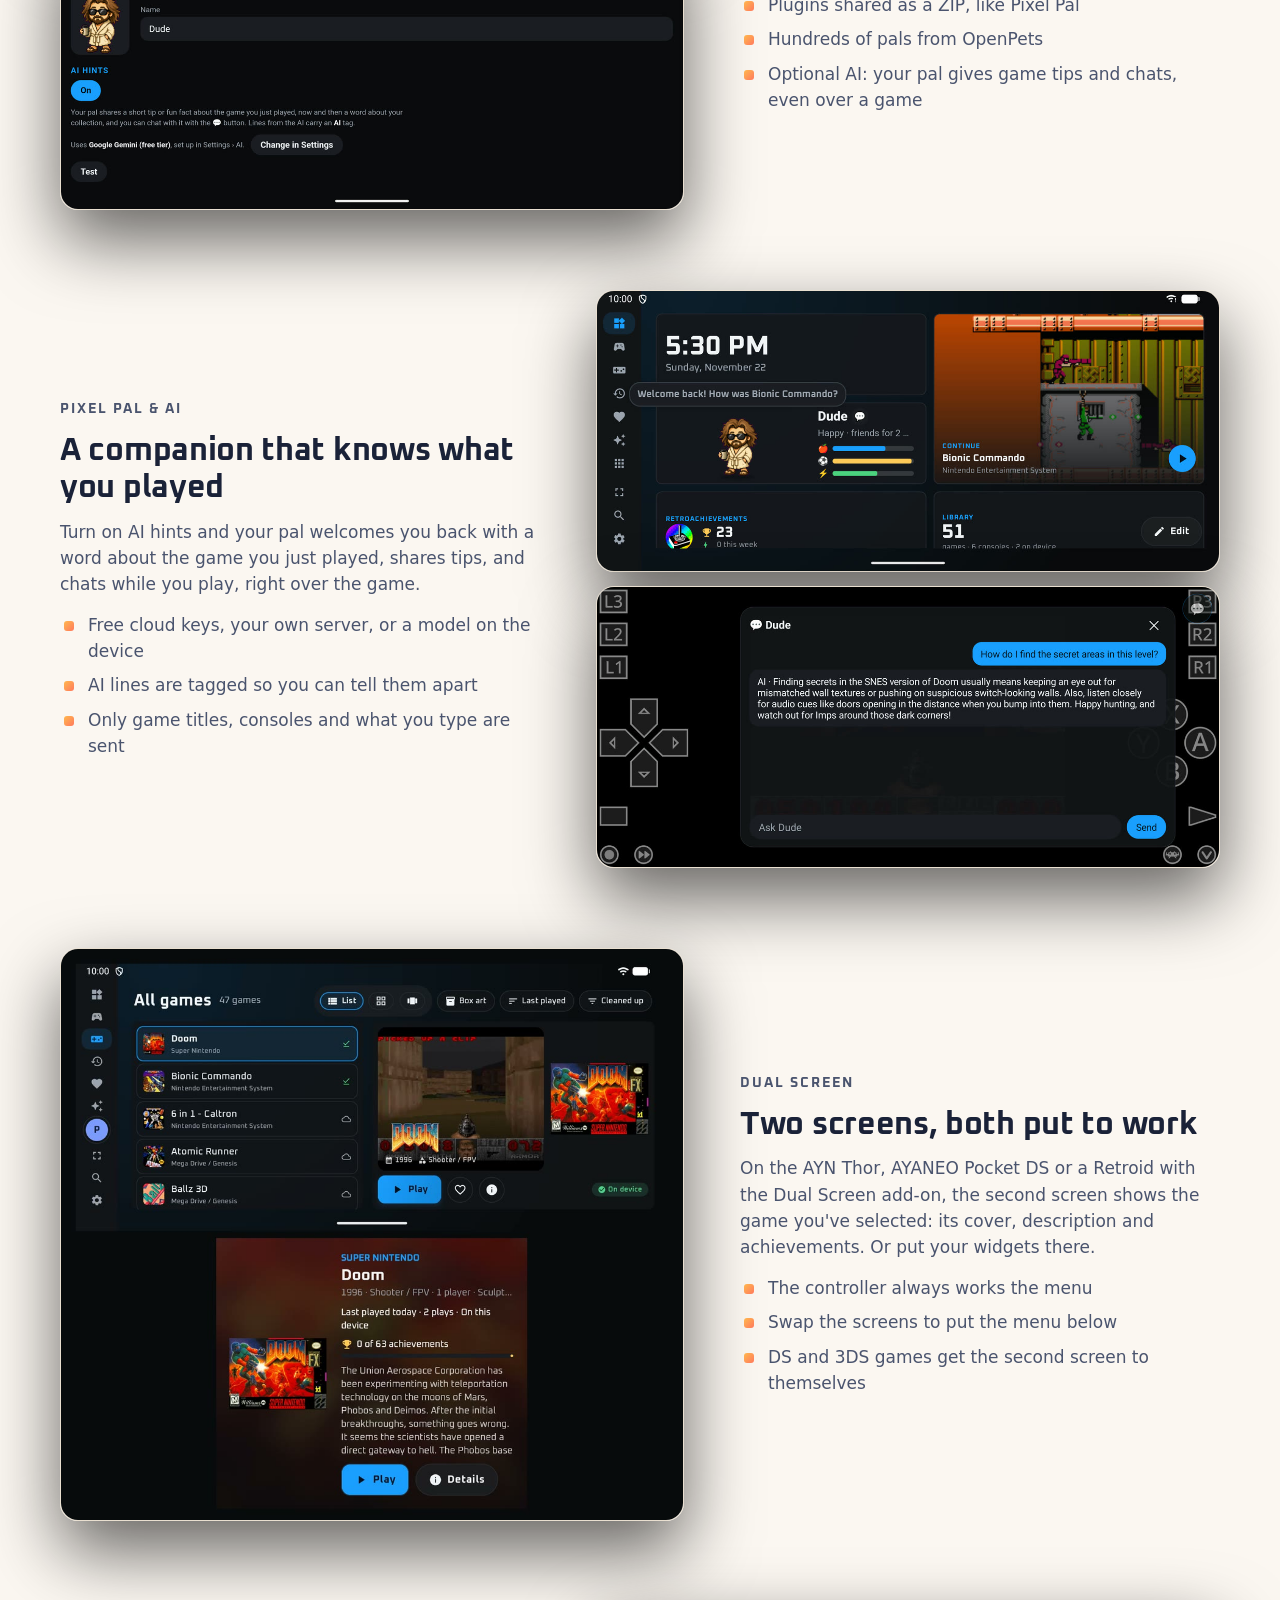
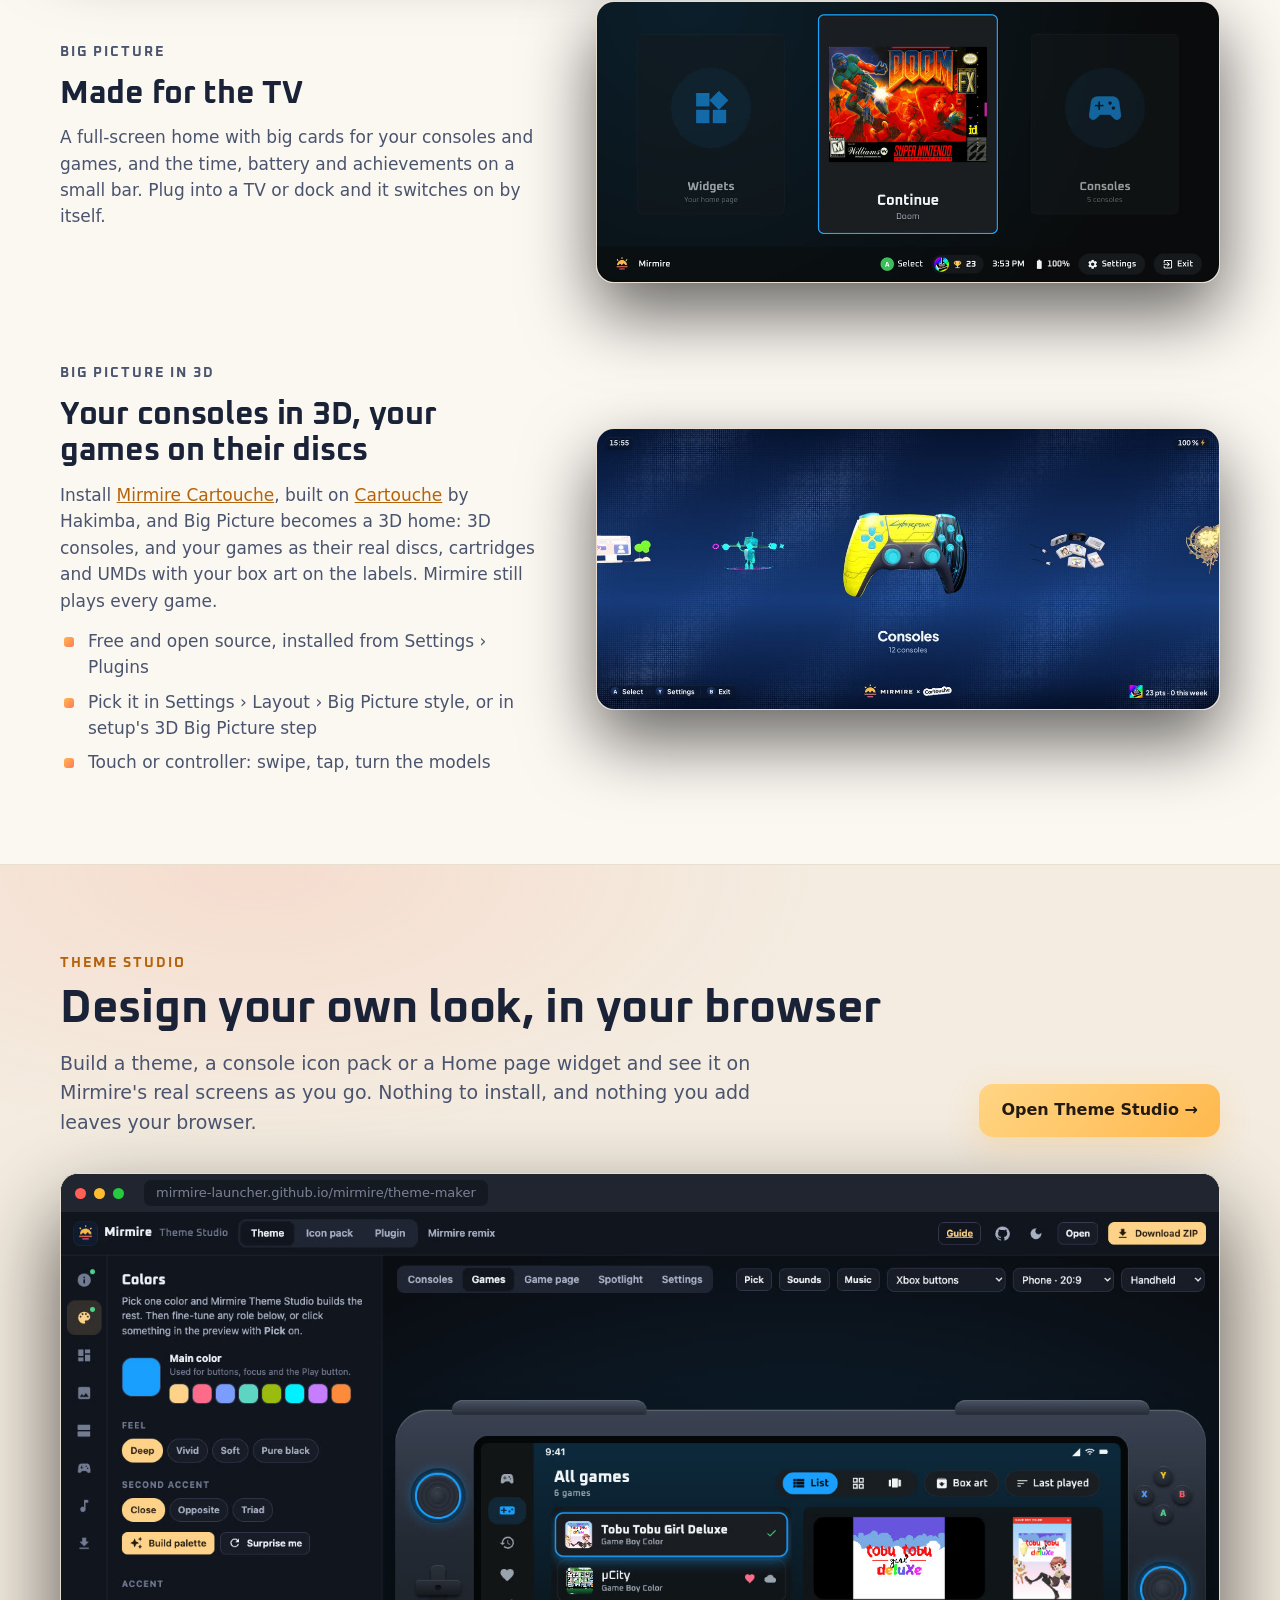
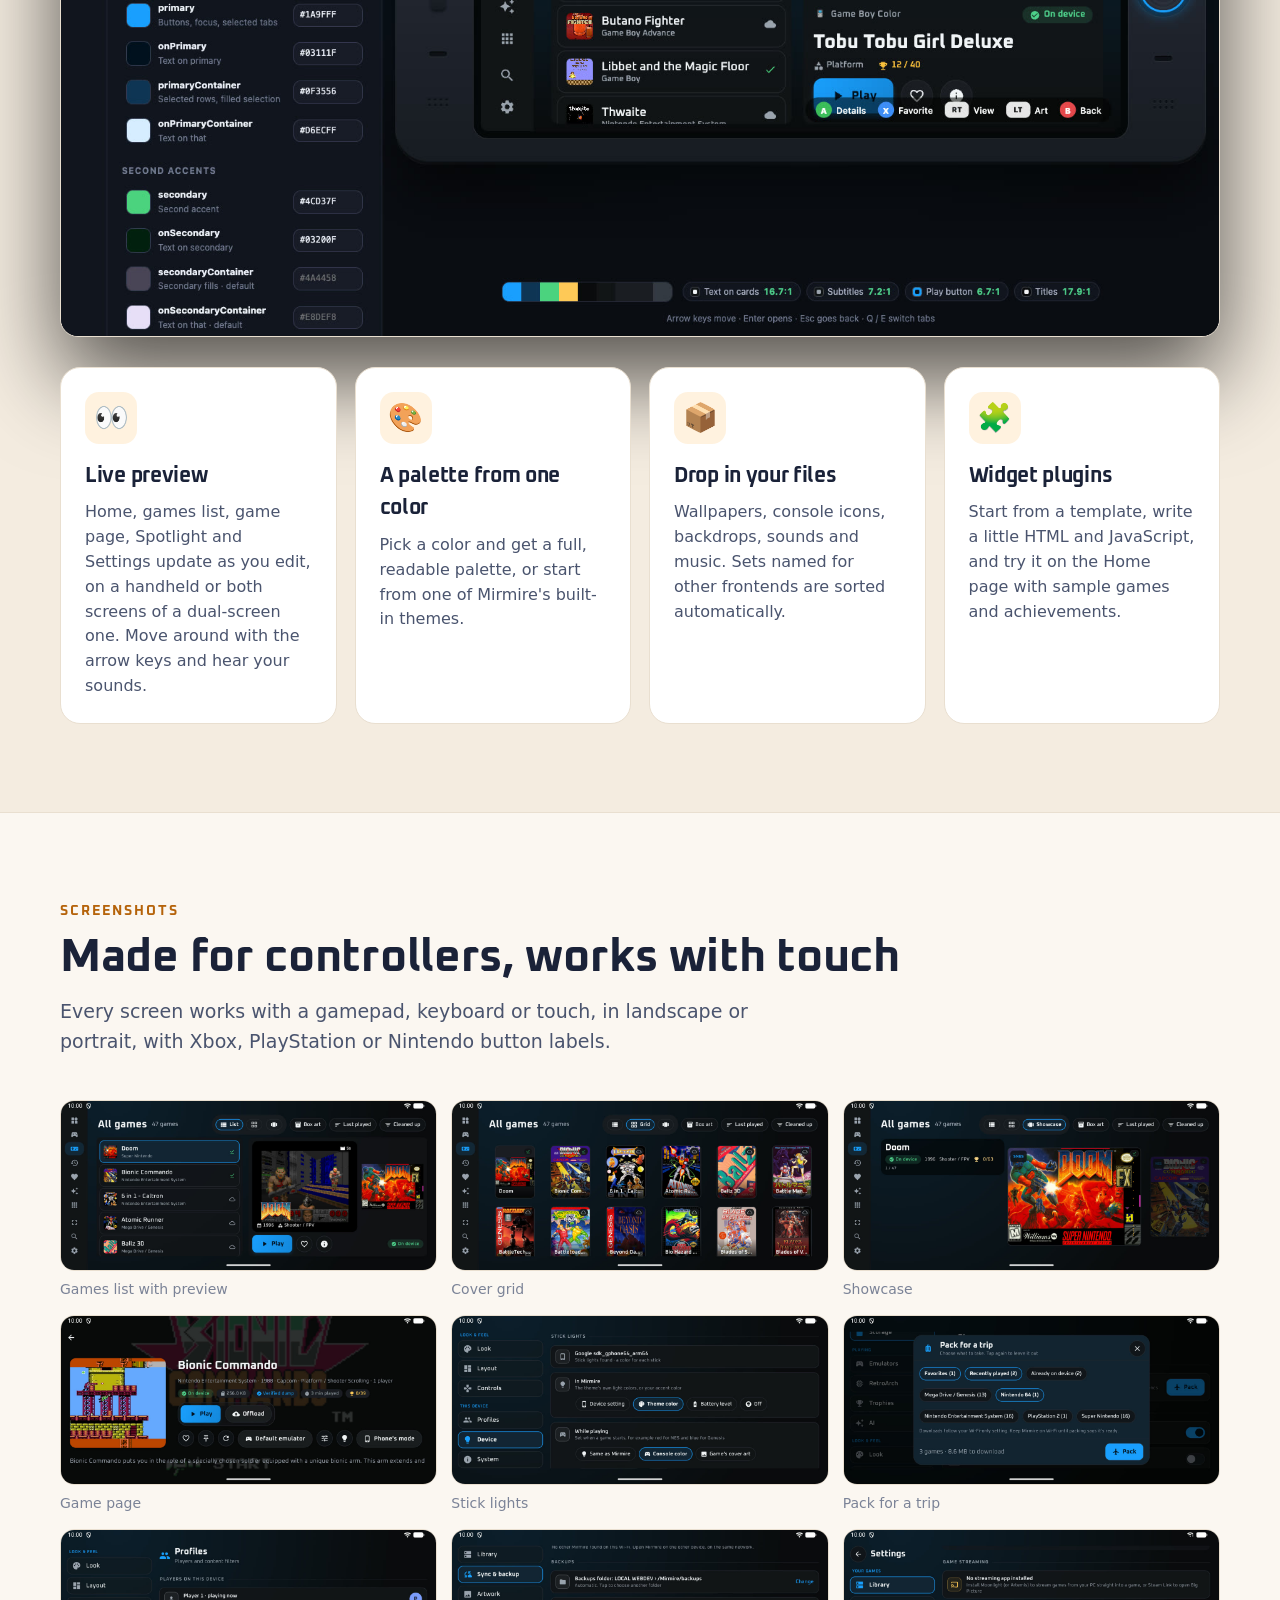
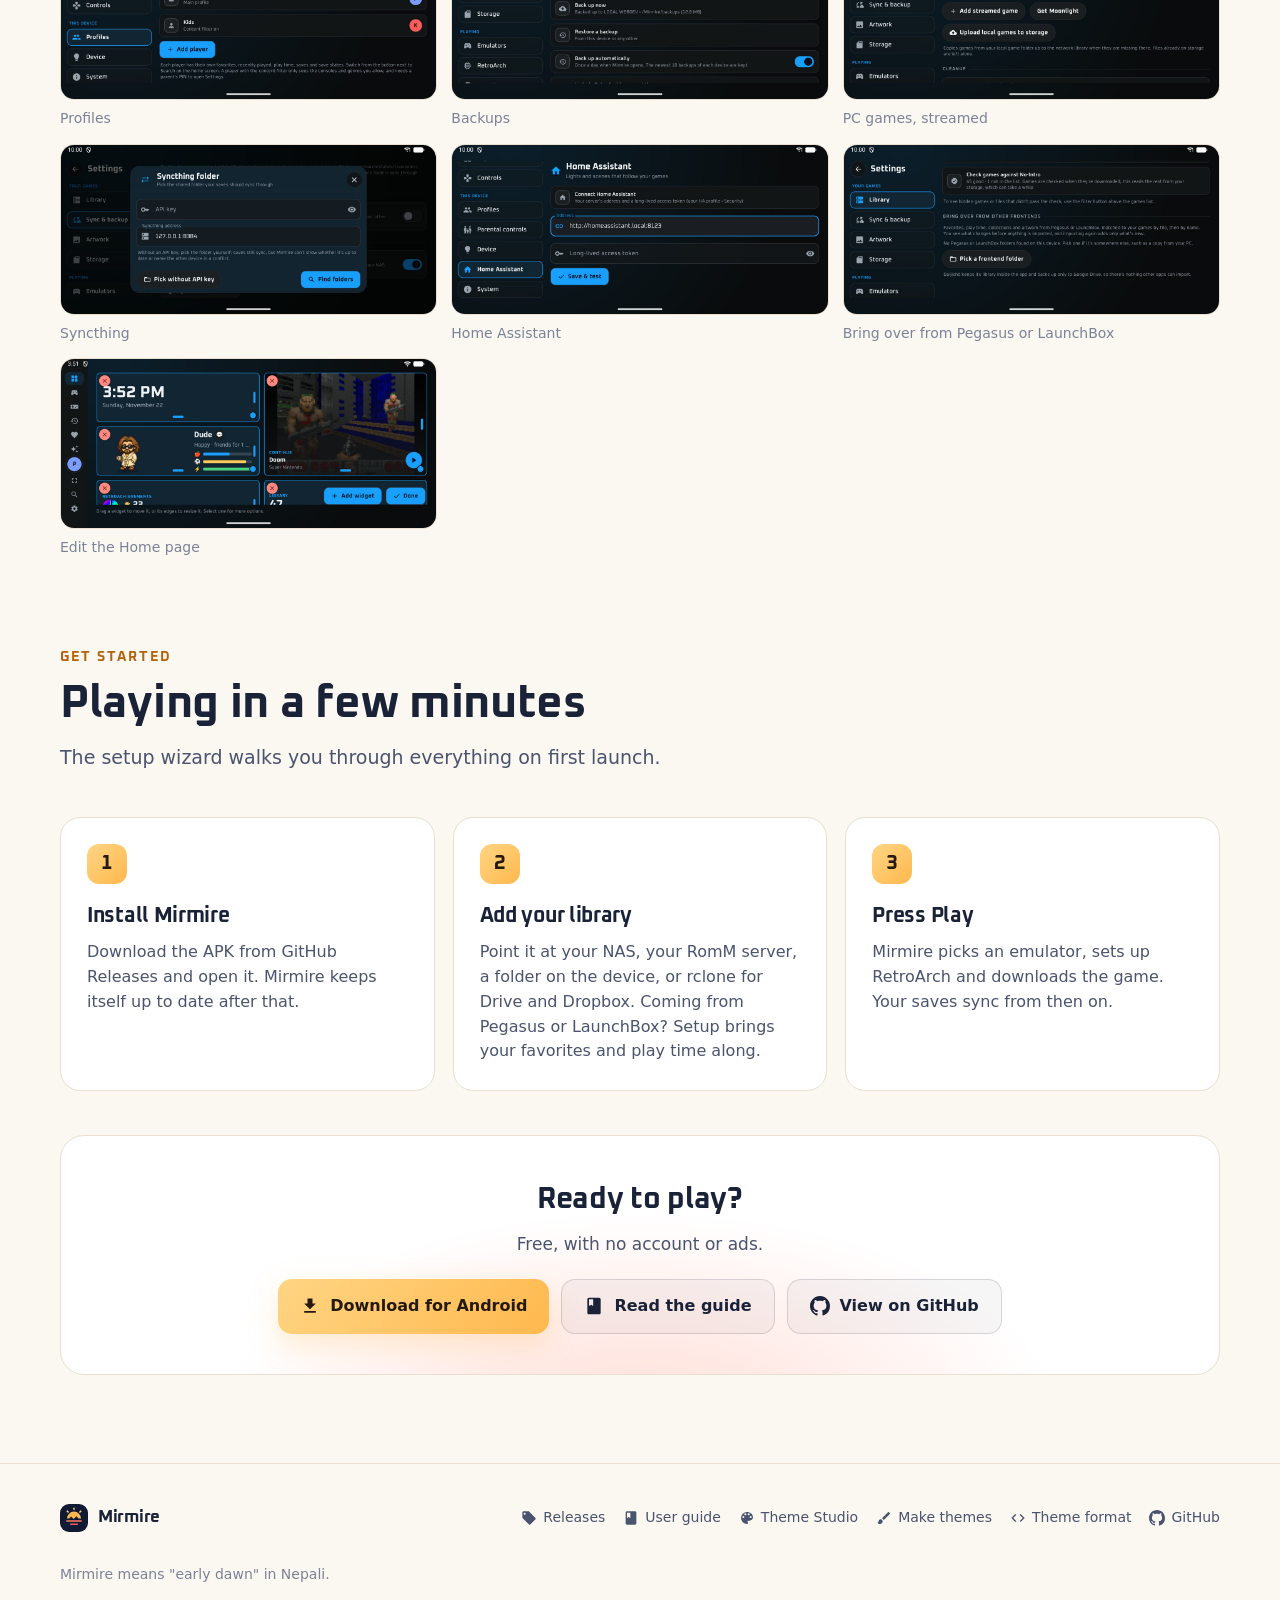
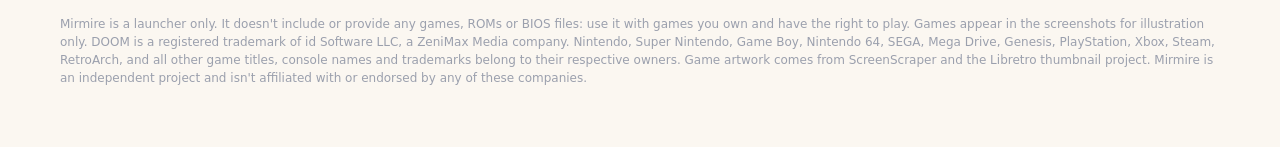
==== commit 09b19e87: "Guide, README and site: RetroArch upscaling, and what to do when a core isn't installed in RetroArch" ====
--- a/docs/index.html
+++ b/docs/index.html
@@ -252,7 +252,7 @@
       <div class="grid">
         <div class="card"><div class="ic">📡</div><h3>Your NAS is the library</h3><p>Browse thousands of games over SMB, SFTP, WebDAV, FTP or straight from RomM. Away from home it keeps working through Tailscale. A game downloads when you press Play, big unplayed games are cleared to free space, and games only on this device upload to the NAS in one tap.</p></div>
         <div class="card"><div class="ic">🔄</div><h3>Continue anywhere</h3><p>Saves and save states sync with your storage. Pick up another device and carry on from the same moment. Devices without shared storage pair over Wi-Fi or sync through Syncthing.</p></div>
-        <div class="card"><div class="ic">⚙️</div><h3>RetroArch, set up for you</h3><p>Cores, hotkeys, auto-resume and a sharp picture, with settings for all games, one console or one game, and suggestions for your device. SwanStation for PS1; Beetle Saturn when you want accuracy.</p></div>
+        <div class="card"><div class="ic">⚙️</div><h3>RetroArch, set up for you</h3><p>Cores, hotkeys, auto-resume and a sharp picture, with upscaling matched to your screen, settings for all games, one console or one game, and suggestions for your device. SwanStation for PS1; Beetle Saturn when you want accuracy.</p></div>
         <div class="card"><div class="ic">🧹</div><h3>A clean library</h3><p>One version of each game by your preferred regions. Betas and demos are hidden, and files are checked against No-Intro.</p></div>
         <div class="card"><div class="ic">🧩</div><h3>BIOS checker</h3><p>Every file each emulator needs, checked by checksum, with the exact folder it belongs in. Games tell you before you press Play if their console is missing one.</p></div>
         <div class="card"><div class="ic">✈️</div><h3>Pack for a trip</h3><p>Take games offline and play anywhere. Everything syncs back when you're home, and offloading a game keeps its saves.</p></div>
@@ -308,7 +308,7 @@
           <p class="kicker">RetroArch</p>
           <h3>Tuned without opening RetroArch's menus</h3>
           <p>Pick settings for every game, a whole console or a single game. Mirmire applies them before each launch, and suggests what suits your device.</p>
-          <ul><li>Cores downloaded for you</li><li>Shaders, hotkeys and auto-resume</li><li>Your RetroArch settings are included in backups</li></ul>
+          <ul><li>Cores downloaded for you</li><li>Shaders and FSR, ScaleFX or AI upscaling</li><li>Hotkeys and auto-resume</li><li>Your RetroArch settings are included in backups</li></ul>
         </div>
         <img class="shot" src="images/site/12-settings-retroarch.jpg" alt="RetroArch settings in Mirmire" loading="lazy">
       </div>
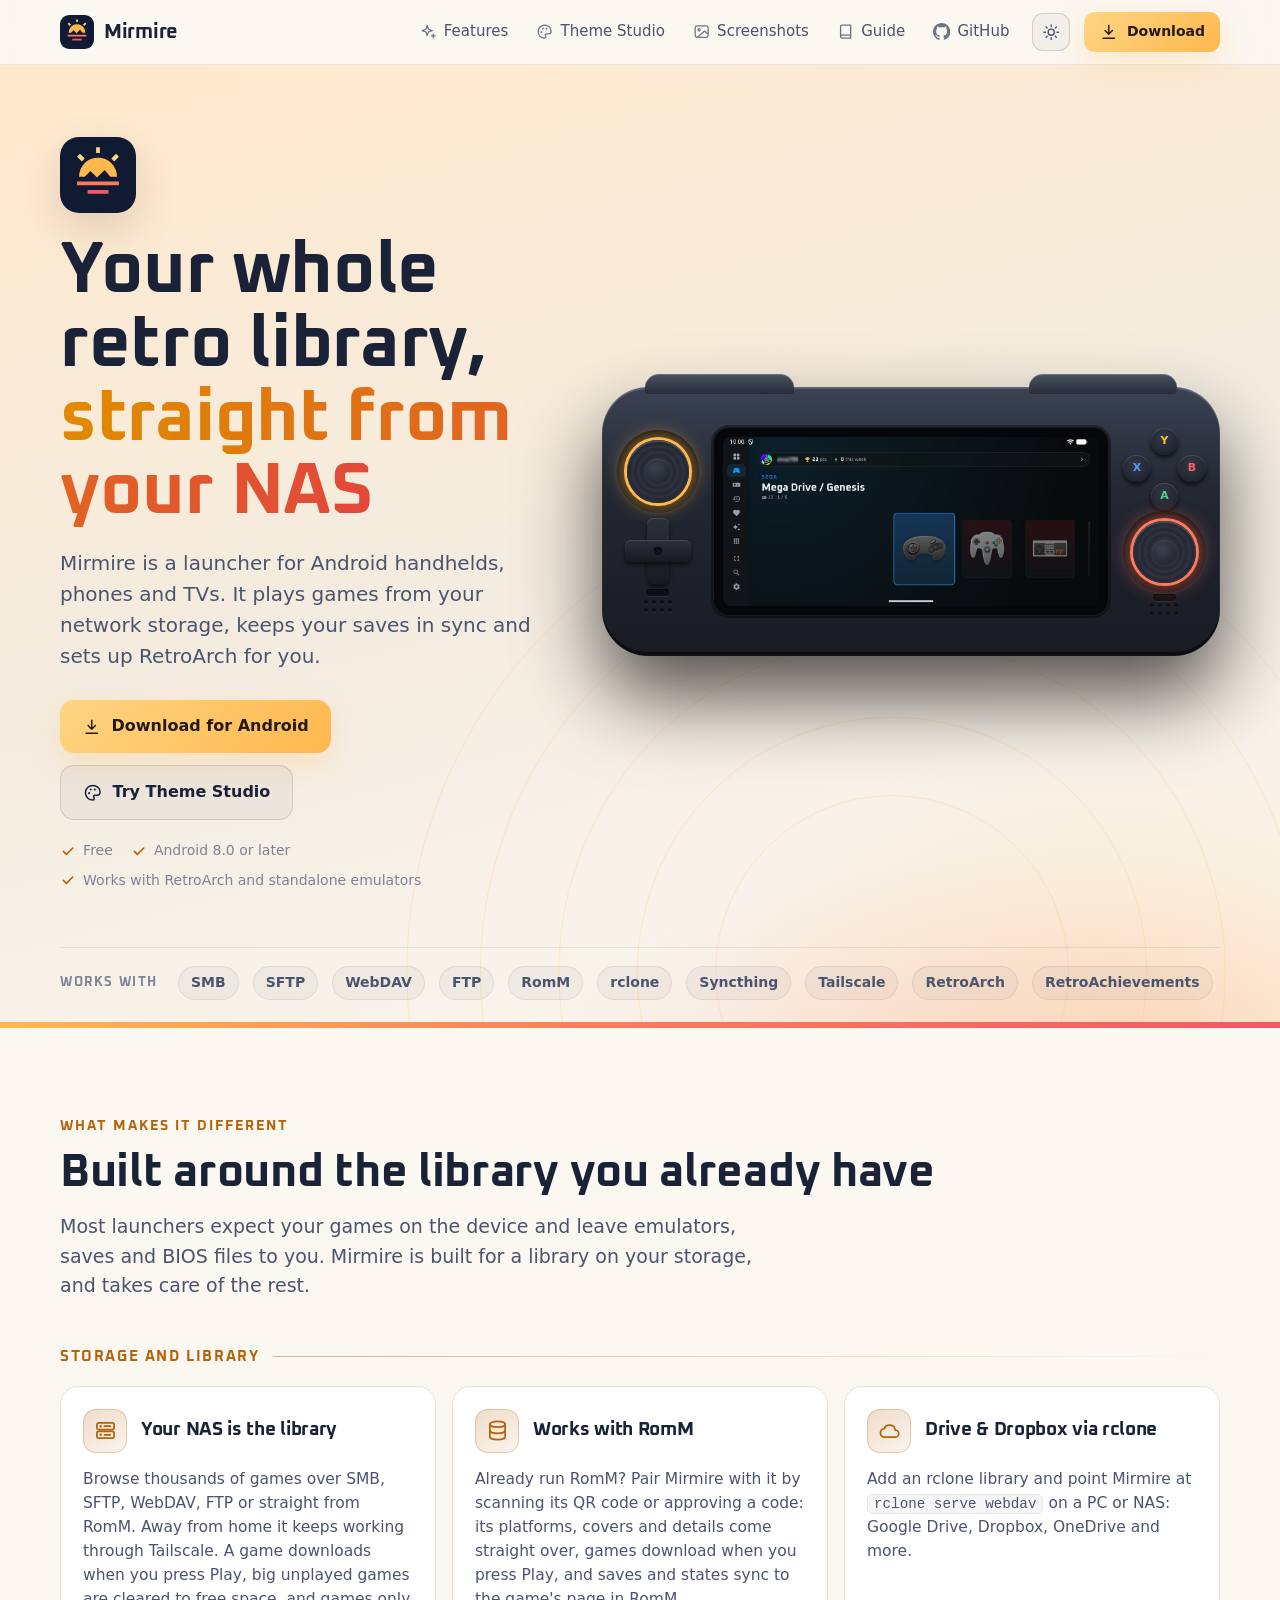
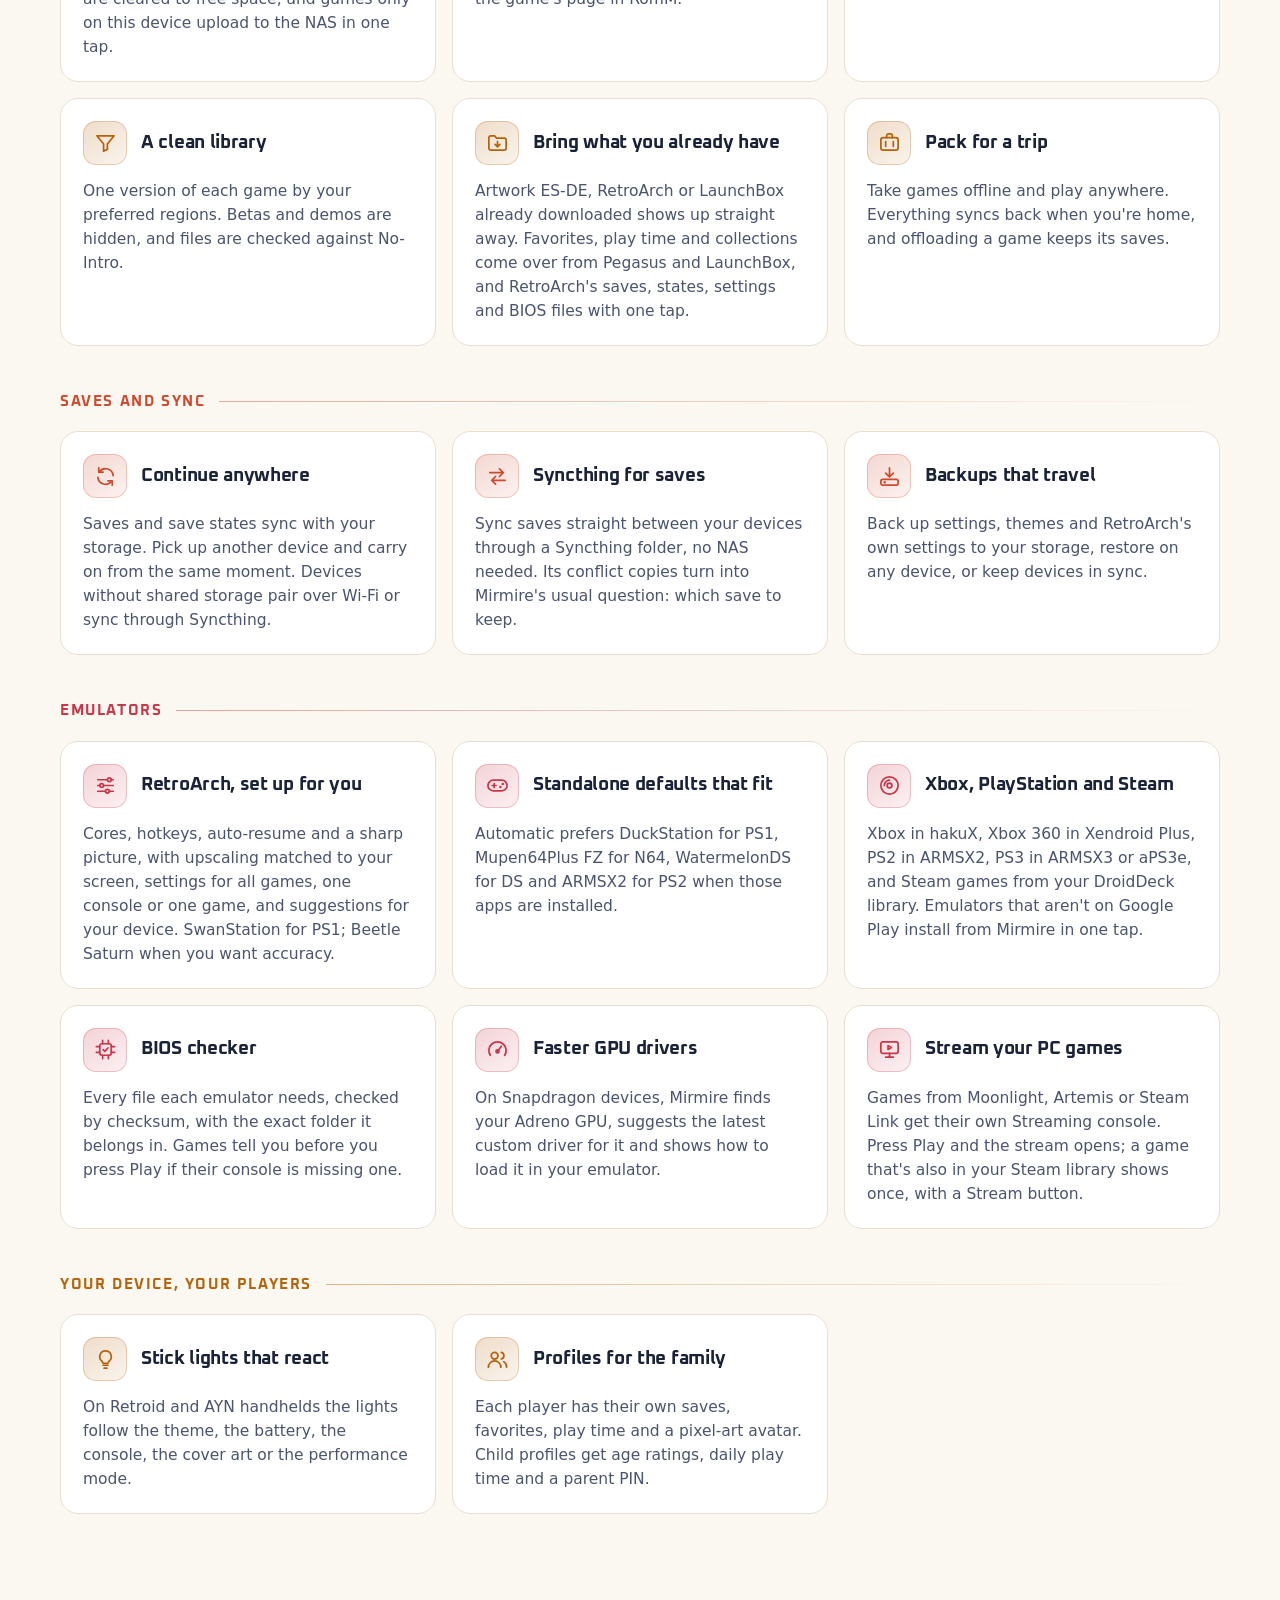
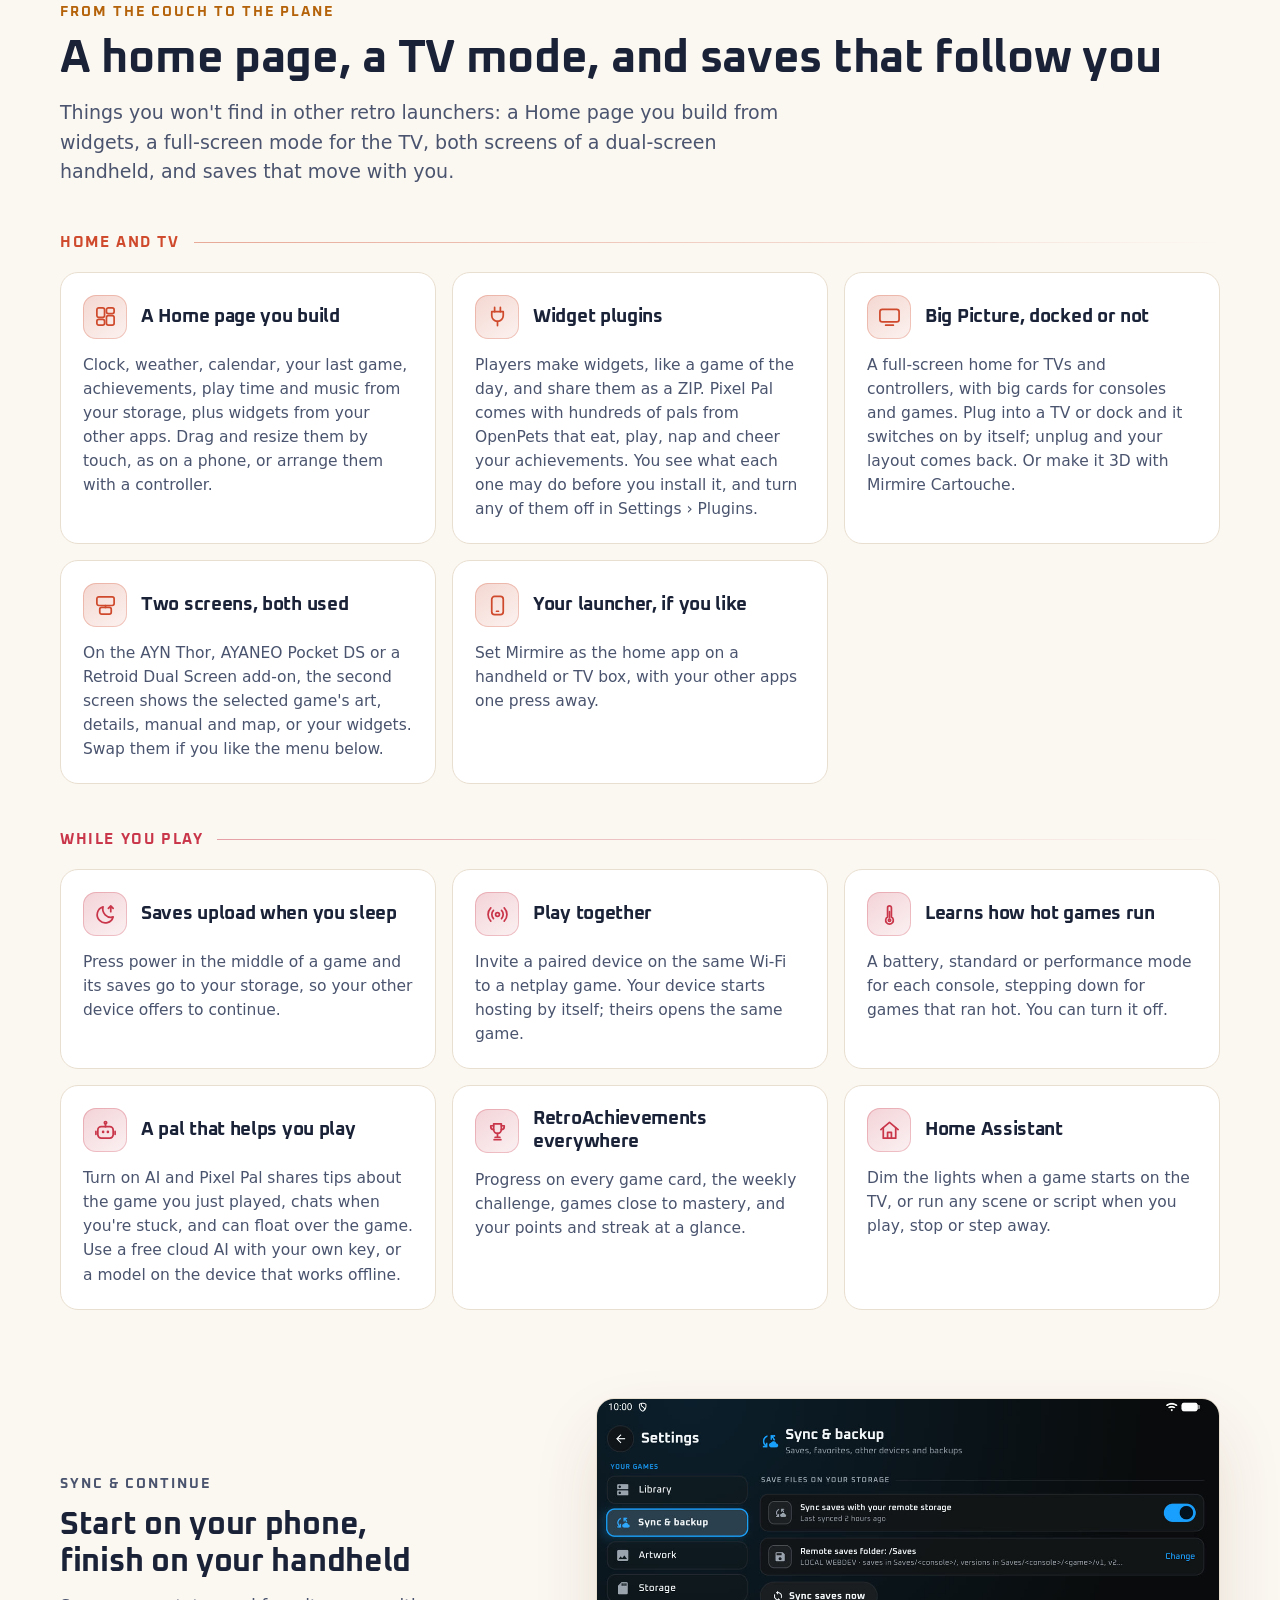
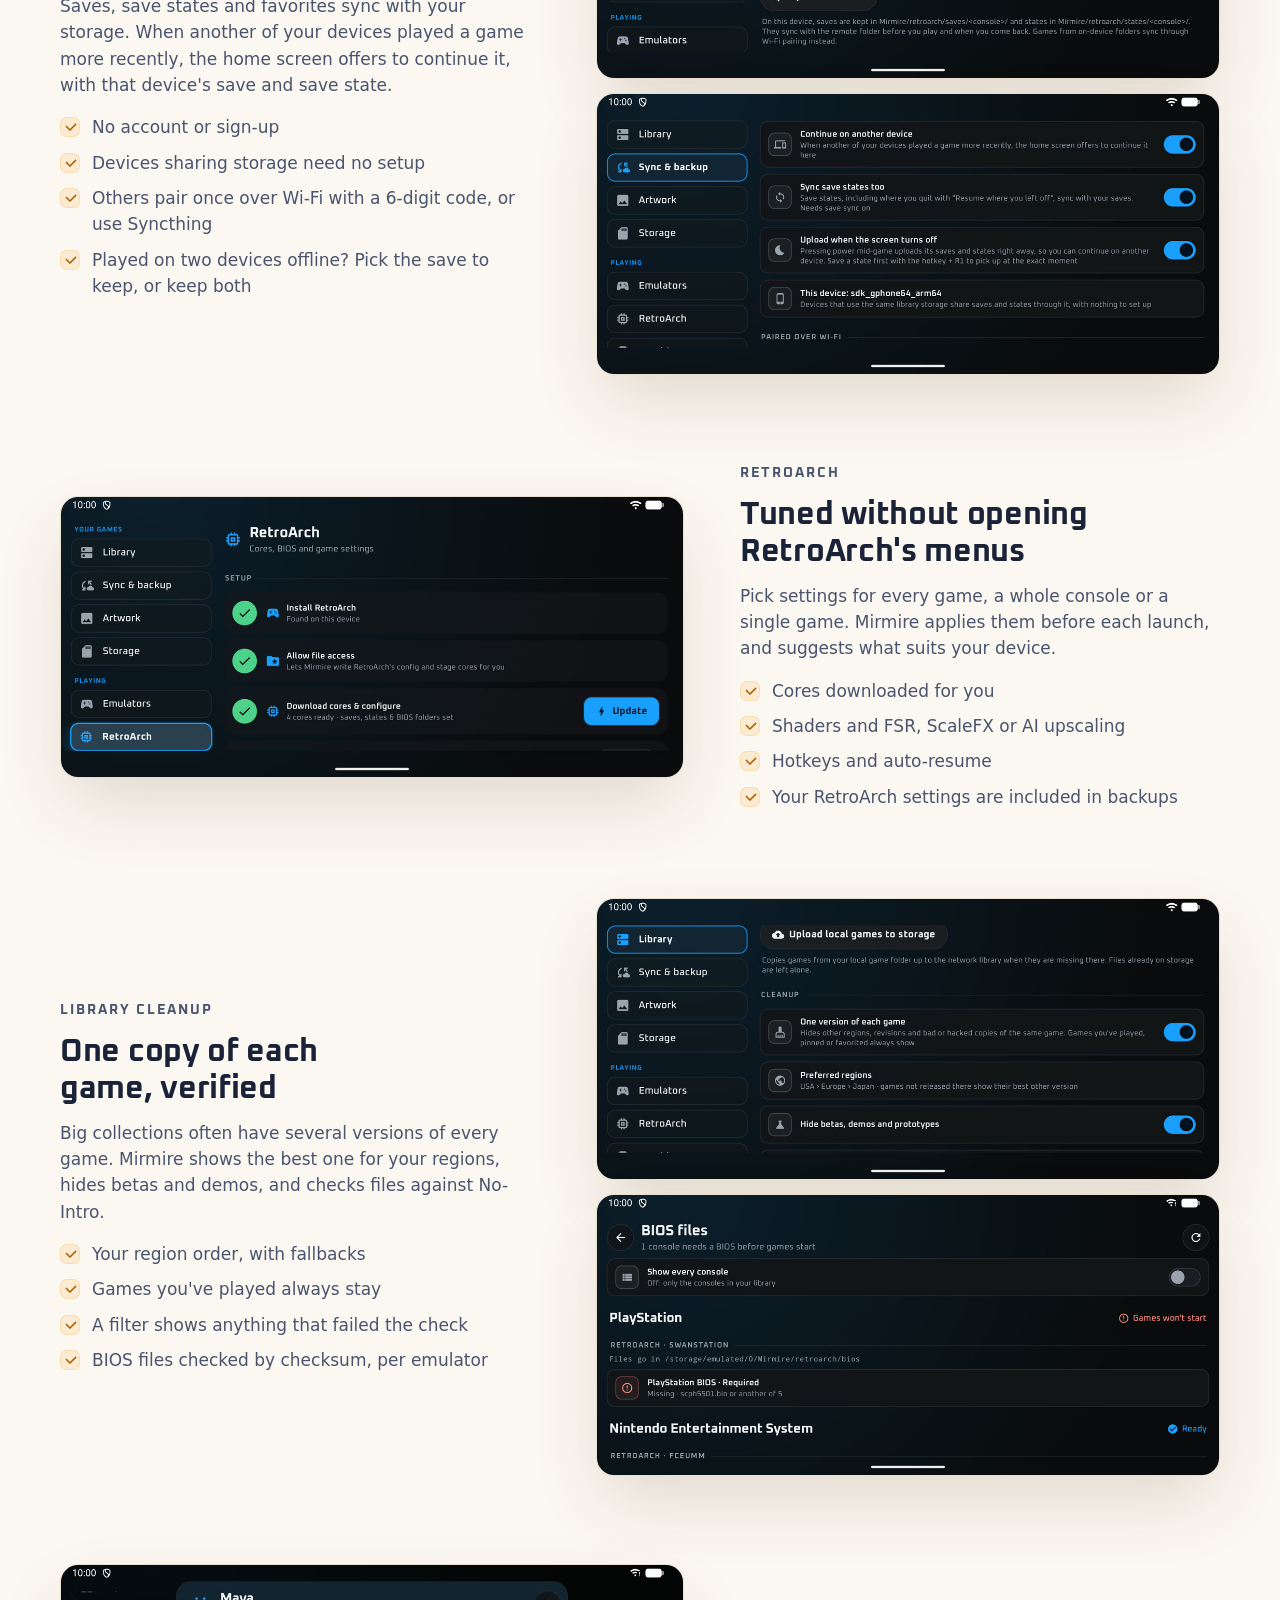
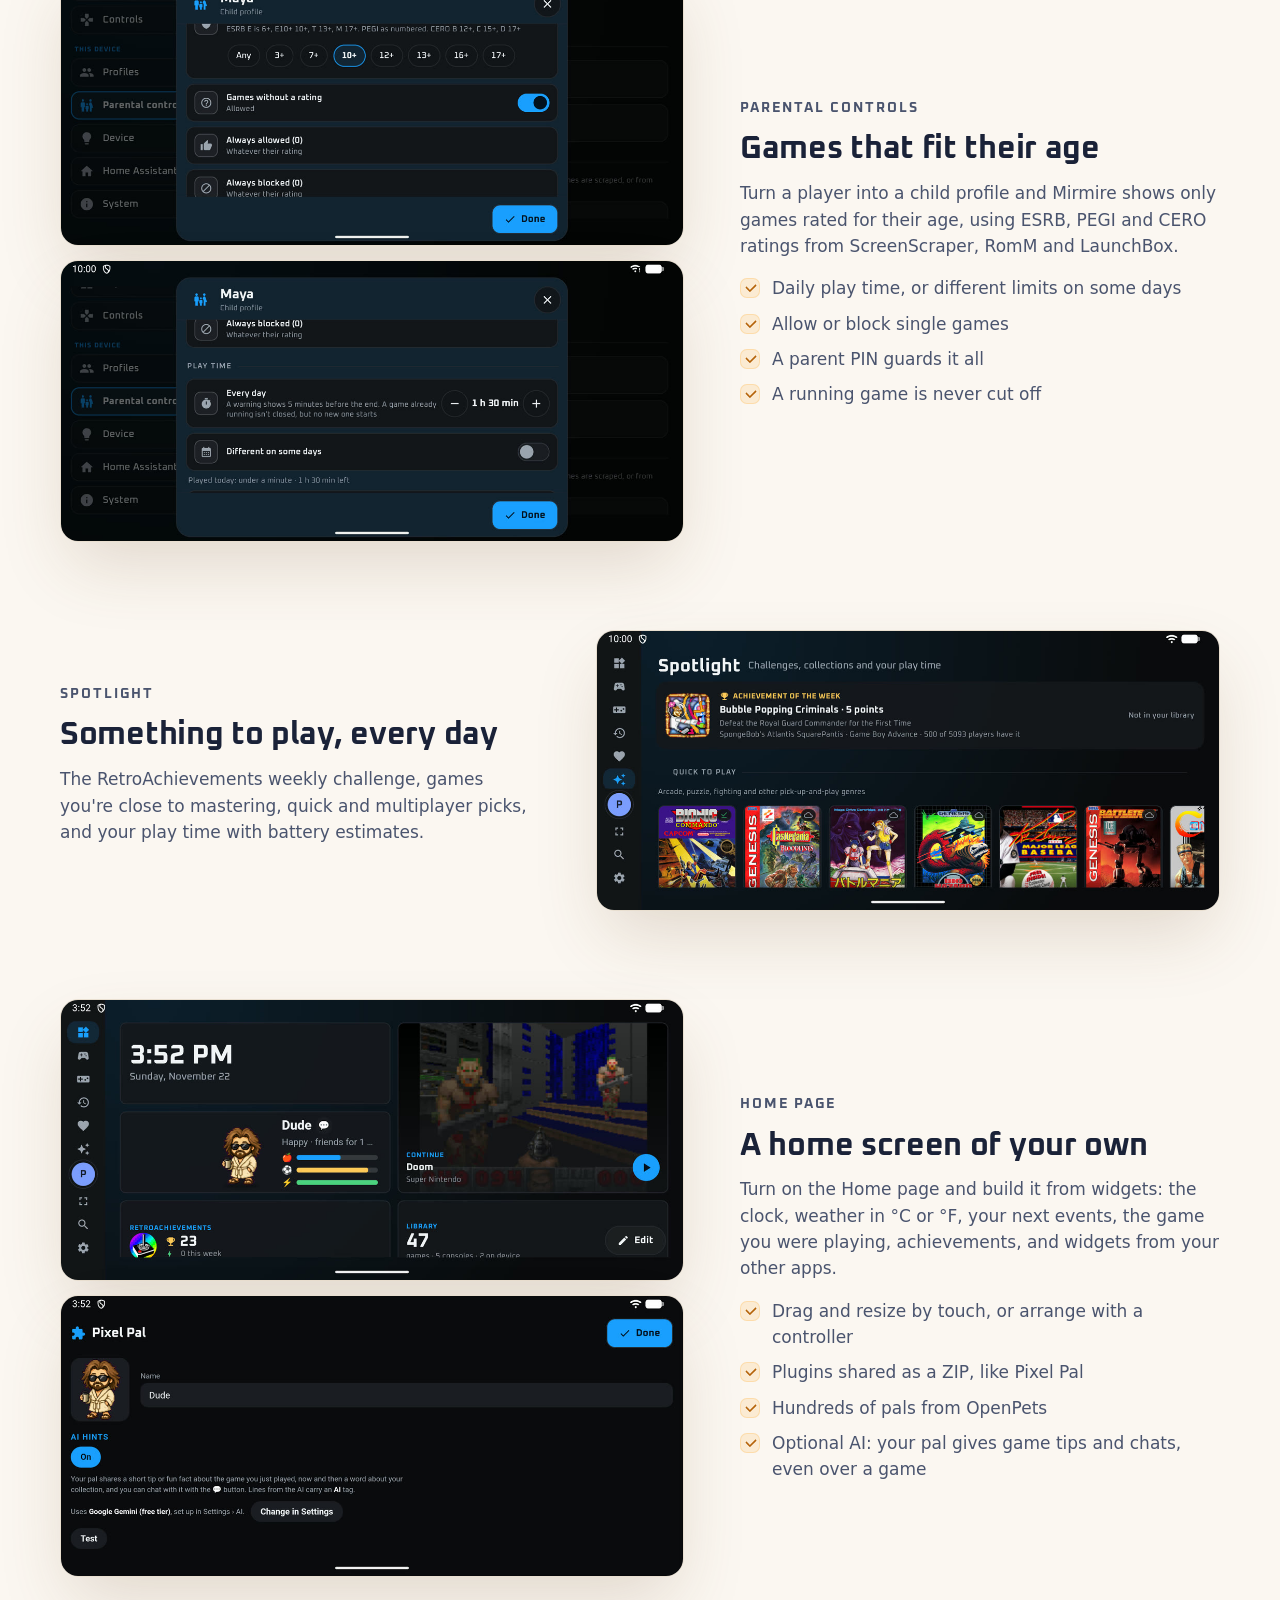
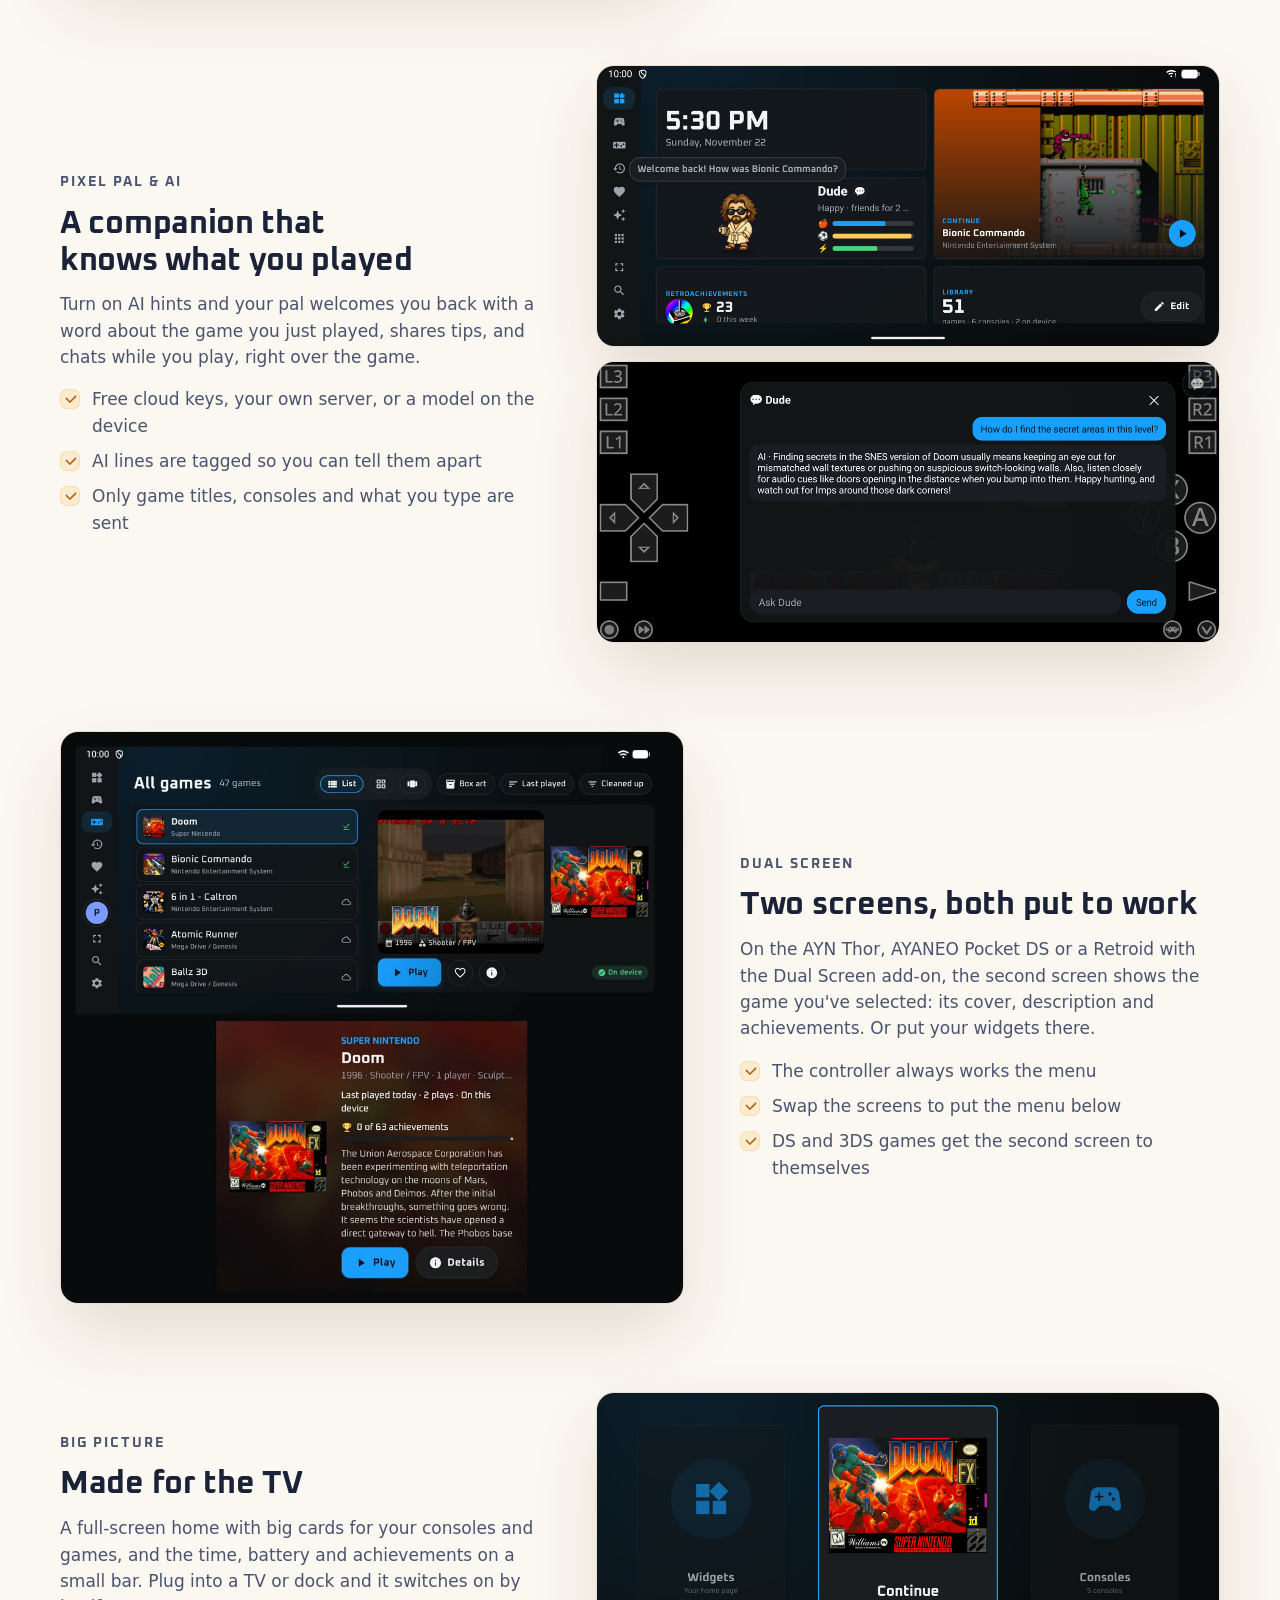
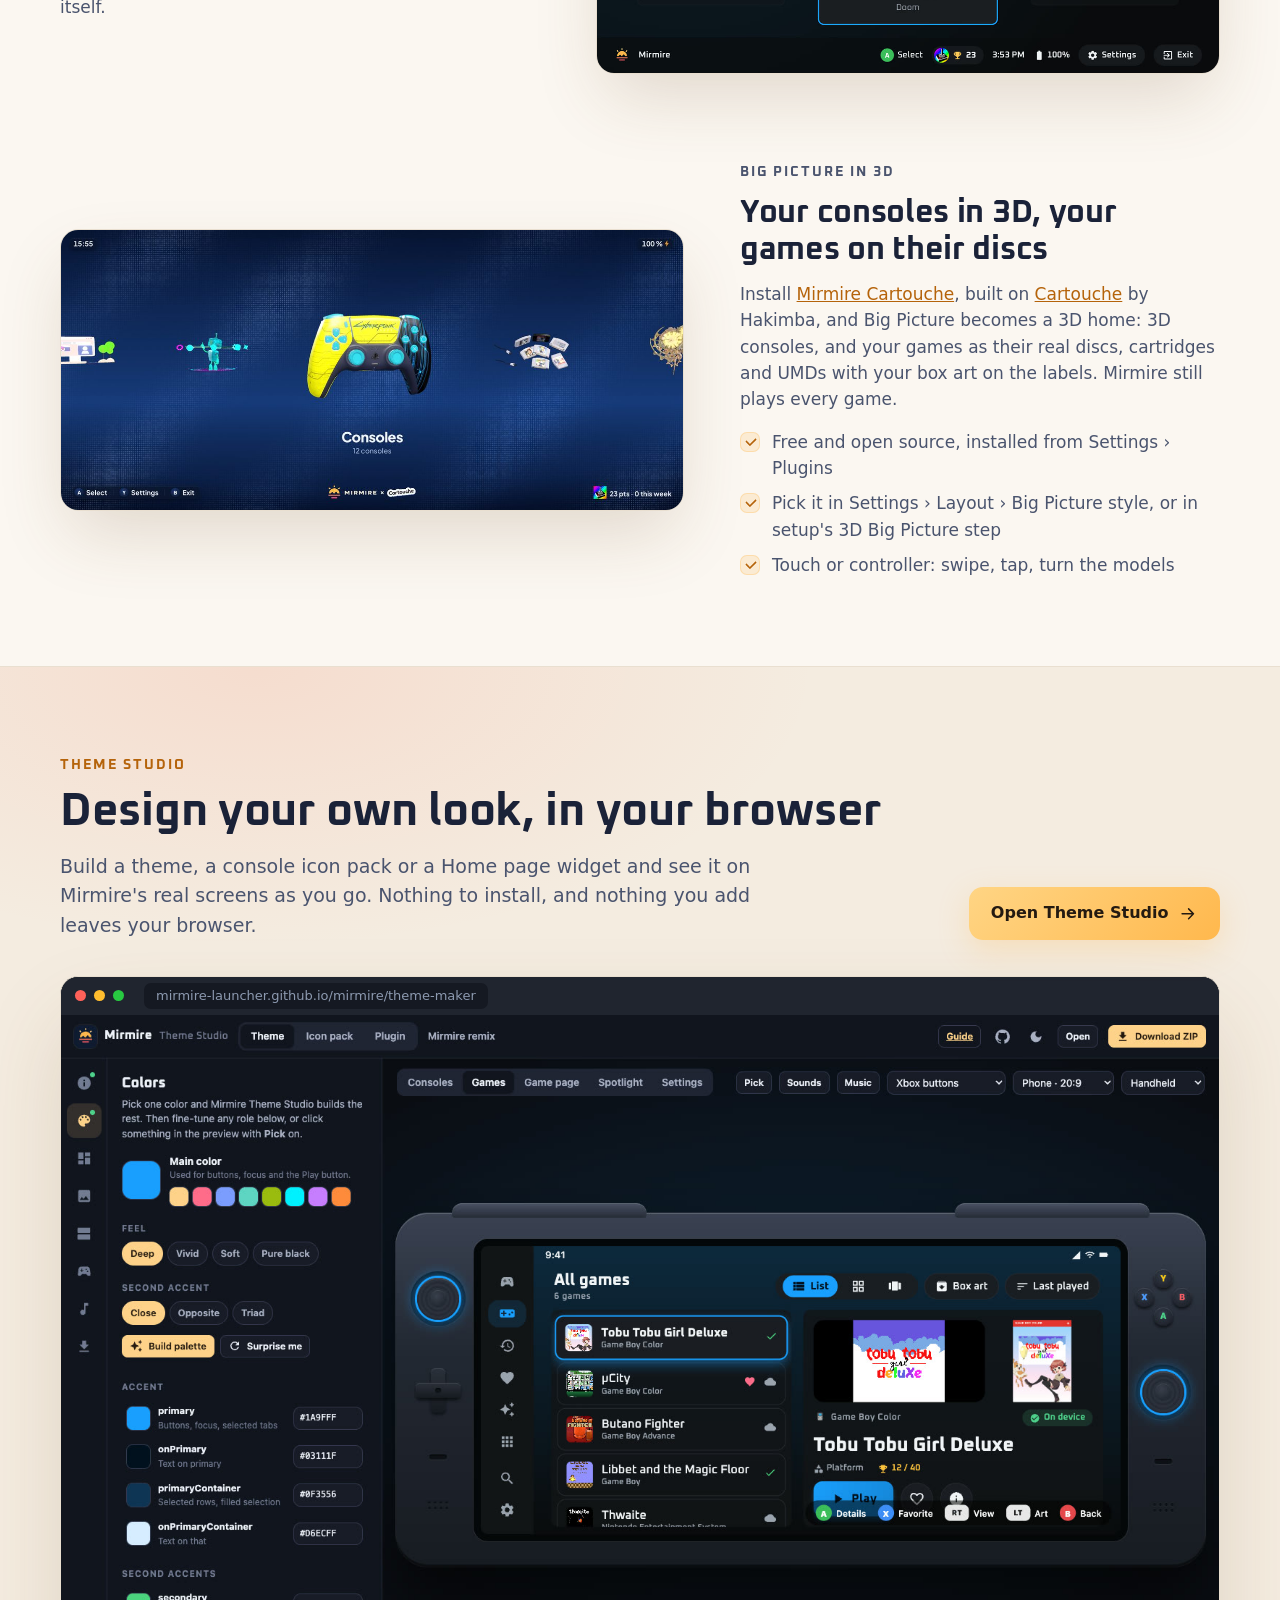
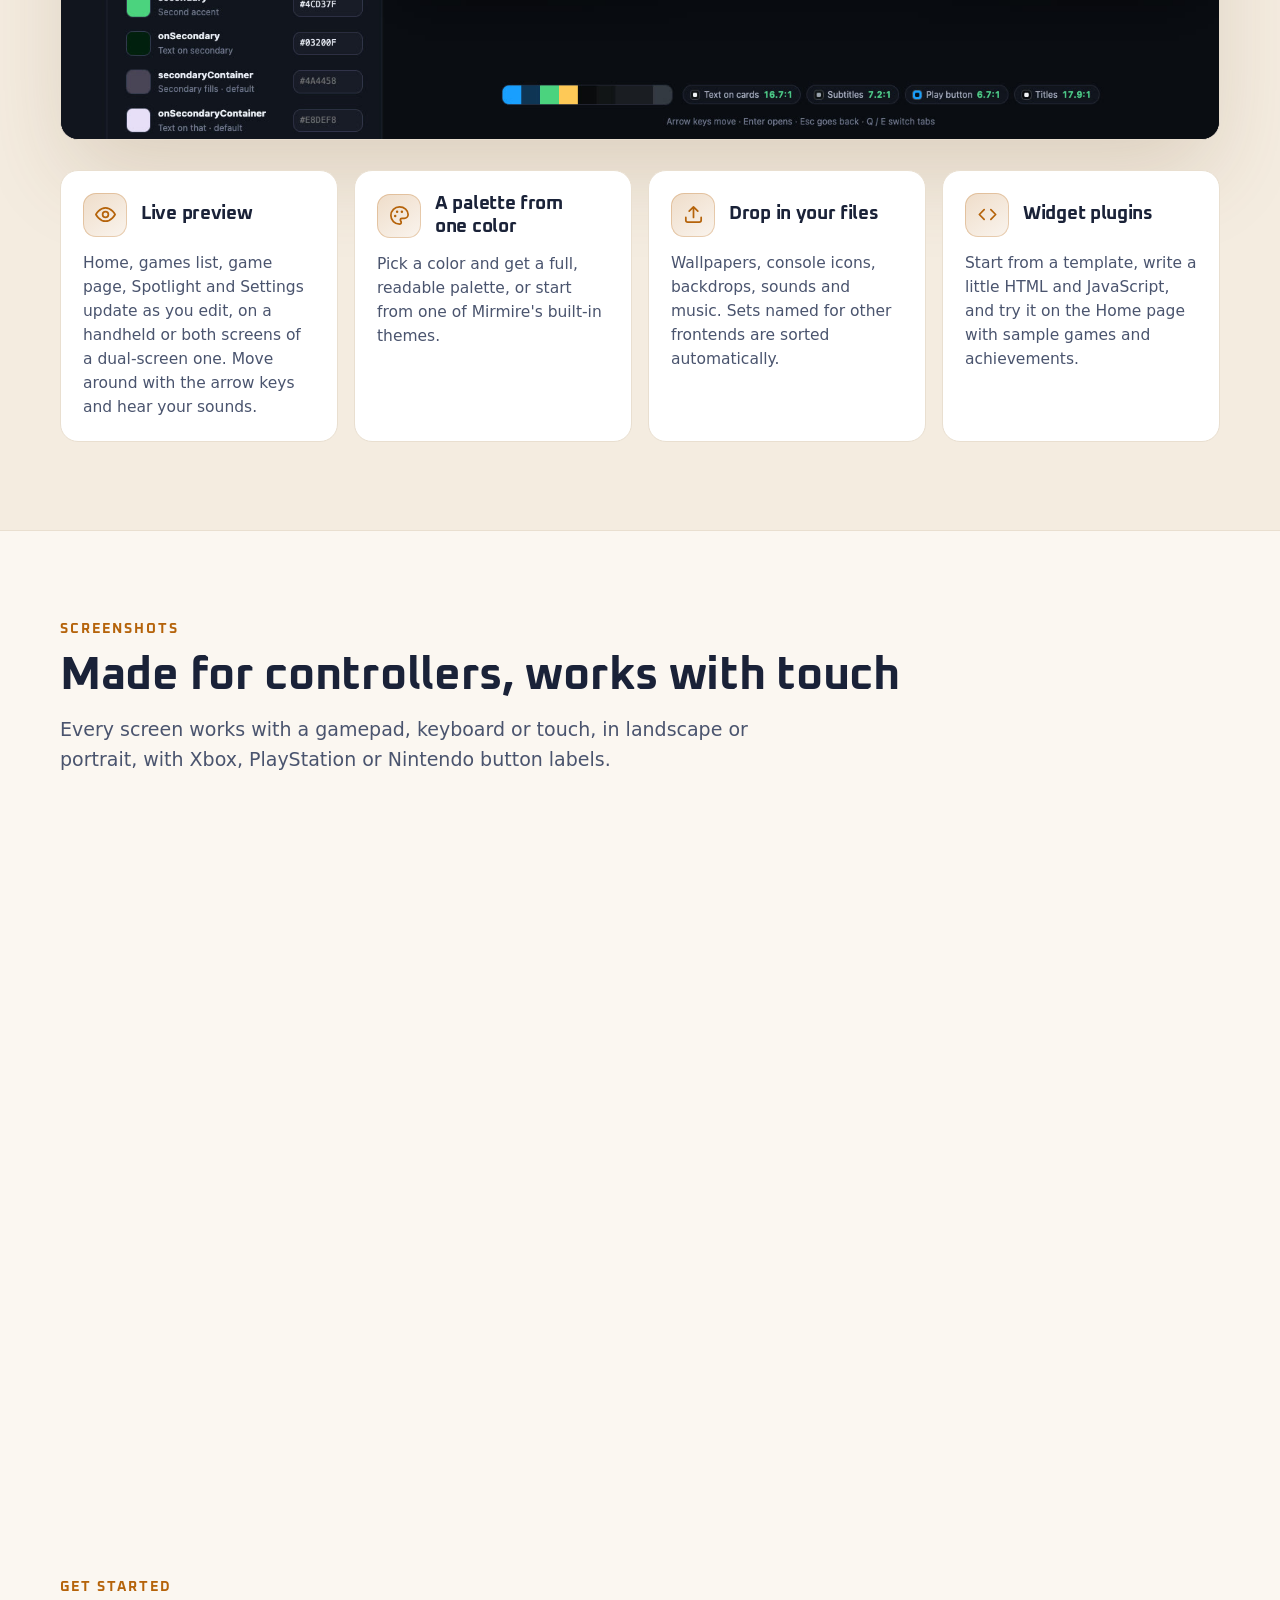
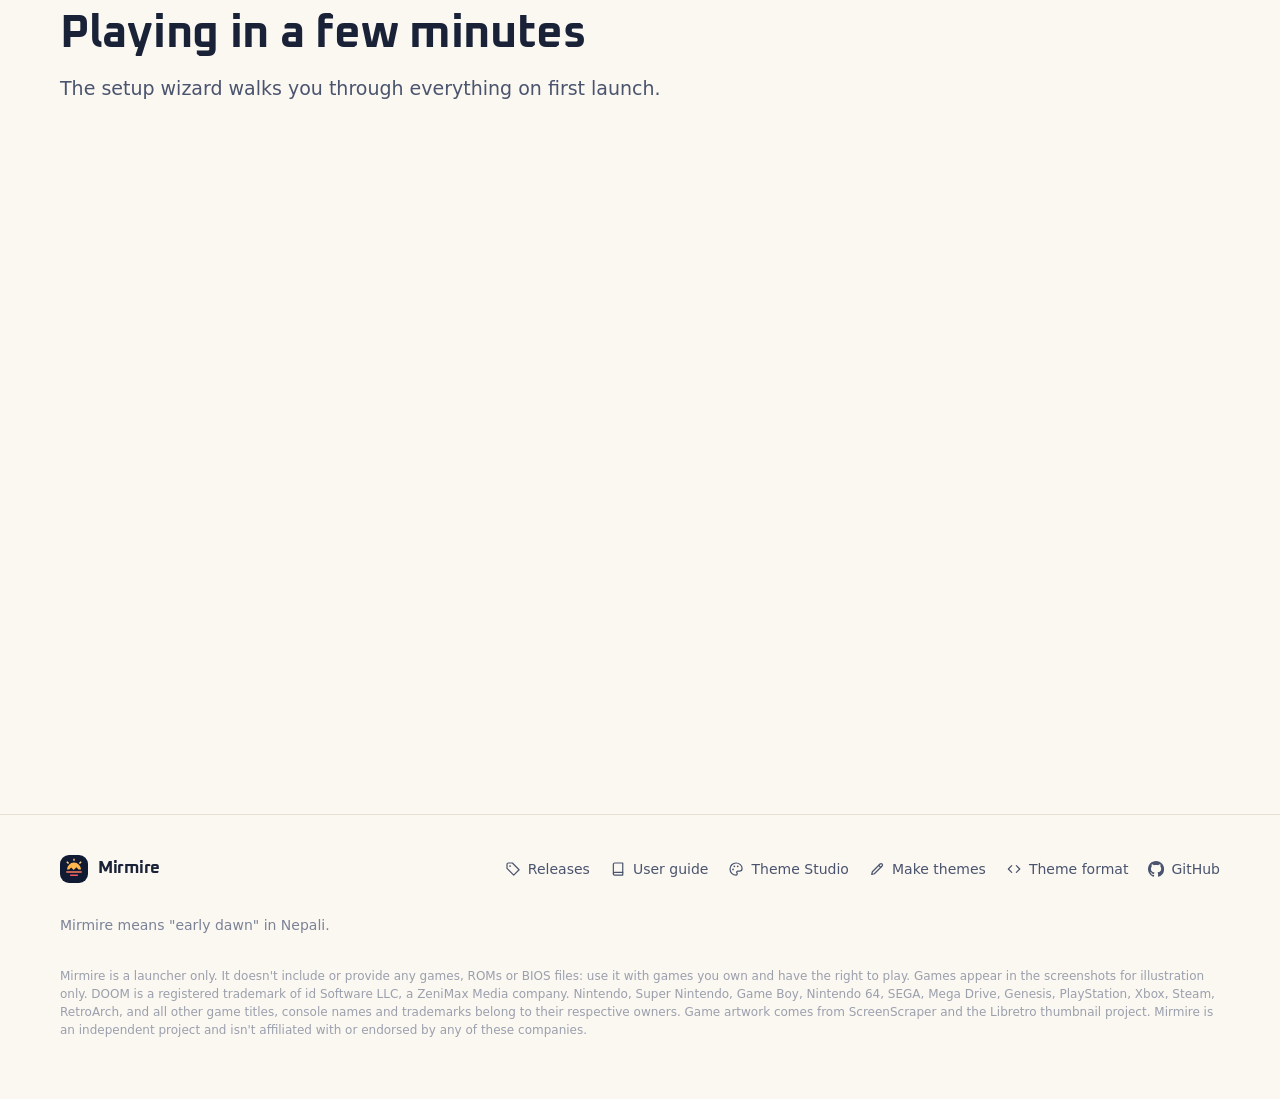
==== commit cd8d13fc: "Site: SVG icons in place of emoji, features in six groups, a hero that cycles through screenshots, a" ====
--- a/docs/index.html
+++ b/docs/index.html
@@ -10,24 +10,28 @@
   <meta property="og:image" content="https://mirmire-launcher.github.io/mirmire/images/social-preview.png">
   <meta property="og:type" content="website">
   <meta name="twitter:card" content="summary_large_image">
-  <script>try { const t = localStorage.getItem("mirmire-site-theme"); if (t) document.documentElement.dataset.theme = t; } catch {}</script>
+  <script>document.documentElement.classList.add("js"); try { const t = localStorage.getItem("mirmire-site-theme"); if (t) document.documentElement.dataset.theme = t; } catch {}</script>
   <link rel="icon" href="images/mirmire-icon.svg" type="image/svg+xml">
   <style>
-    @font-face { font-family: Oxanium; src: url("theme-maker/assets/fonts/oxanium_medium.ttf") format("truetype"); font-weight: 500; }
-    @font-face { font-family: Oxanium; src: url("theme-maker/assets/fonts/oxanium_bold.ttf") format("truetype"); font-weight: 700 800; }
+    @font-face { font-family: Oxanium; src: url("theme-maker/assets/fonts/oxanium_medium.ttf") format("truetype"); font-weight: 500; font-display: swap; }
+    @font-face { font-family: Oxanium; src: url("theme-maker/assets/fonts/oxanium_bold.ttf") format("truetype"); font-weight: 700 800; font-display: swap; }
     :root {
       --bg: #0B1326; --bg-2: #101B33; --panel: #142037; --panel-2: #19283F; --line: #25364F;
       --ink: #FFF4E4; --ink-2: #C9D2E1; --ink-3: #8D9AB0;
       --gold: #FFB84D; --pale: #FFD584; --coral: #FF795D; --rose: #F25967;
       --accent-text: #FFB84D; --hair: #ffffff10; --ghost: #ffffff0d; --ghost-line: #ffffff22;
-      --hero-top: #16244A; --em-1: #FFD584; --em-2: #FF795D; --chip: #FFB84D1A;
+      --hero-top: #16244A; --em-1: #FFD584; --em-2: #FF795D;
+      --tone-gold: #FFB84D; --tone-coral: #FF8A70; --tone-rose: #FF7B88;
+      --shadow: #0009; --ring: #FFB84D55;
       color-scheme: dark;
     }
     :root[data-theme="light"] {
       --bg: #FBF7F1; --bg-2: #F4ECE0; --panel: #FFFFFF; --panel-2: #FFF8EE; --line: #E9DFD0;
       --ink: #1A2238; --ink-2: #4A546E; --ink-3: #7B8397;
       --accent-text: #B5630A; --hair: #1A223814; --ghost: #1A22380A; --ghost-line: #1A223826;
-      --hero-top: #FFE9CC; --em-1: #E08A00; --em-2: #E2483A; --chip: #FFB84D2E;
+      --hero-top: #FFE9CC; --em-1: #E08A00; --em-2: #E2483A;
+      --tone-gold: #B5630A; --tone-coral: #CF4A2C; --tone-rose: #C9364A;
+      --shadow: #6B4A1F2E; --ring: #B5630A40;
       color-scheme: light;
     }
     @media (prefers-color-scheme: light) {
@@ -35,57 +39,74 @@
         --bg: #FBF7F1; --bg-2: #F4ECE0; --panel: #FFFFFF; --panel-2: #FFF8EE; --line: #E9DFD0;
         --ink: #1A2238; --ink-2: #4A546E; --ink-3: #7B8397;
         --accent-text: #B5630A; --hair: #1A223814; --ghost: #1A22380A; --ghost-line: #1A223826;
-        --hero-top: #FFE9CC; --em-1: #E08A00; --em-2: #E2483A; --chip: #FFB84D2E;
+        --hero-top: #FFE9CC; --em-1: #E08A00; --em-2: #E2483A;
+        --tone-gold: #B5630A; --tone-coral: #CF4A2C; --tone-rose: #C9364A;
+        --shadow: #6B4A1F2E; --ring: #B5630A40;
         color-scheme: light;
       }
     }
     * { box-sizing: border-box; }
-    html { scroll-behavior: smooth; }
+    html { scroll-behavior: smooth; scroll-padding-top: 76px; }
     body { margin: 0; background: var(--bg); color: var(--ink); font: 17px/1.55 system-ui, -apple-system, "Segoe UI", Roboto, sans-serif; -webkit-font-smoothing: antialiased; }
     a { color: var(--accent-text); }
     img { max-width: 100%; height: auto; display: block; }
-    h1, h2, h3, .brand { font-family: Oxanium, system-ui, sans-serif; letter-spacing: -.3px; }
+    h1, h2, h3, .brand { font-family: Oxanium, system-ui, sans-serif; letter-spacing: -.3px; text-wrap: balance; }
+    code { font-size: .92em; background: var(--ghost); border: 1px solid var(--hair); padding: 1px 6px; border-radius: 6px; }
+    :focus-visible { outline: 2px solid var(--accent-text); outline-offset: 3px; border-radius: 6px; }
     .wrap { width: min(1160px, 100% - 32px); margin: 0 auto; }
 
+    /* icons: one stroke set, drawn on a 24 grid */
+    .sprite { position: absolute; width: 0; height: 0; overflow: hidden; }
+    .i { width: 1.15em; height: 1.15em; flex: none; fill: none; stroke: currentColor; stroke-width: 1.8; stroke-linecap: round; stroke-linejoin: round; }
+    .i.solid { fill: currentColor; stroke: none; }
+
     /* nav */
-    nav { position: sticky; top: 0; z-index: 10; background: color-mix(in srgb, var(--bg) 82%, transparent); backdrop-filter: blur(12px); border-bottom: 1px solid var(--hair); }
+    nav { position: sticky; top: 0; z-index: 10; background: color-mix(in srgb, var(--bg) 82%, transparent); backdrop-filter: blur(12px); -webkit-backdrop-filter: blur(12px); border-bottom: 1px solid var(--hair); }
     nav .wrap { display: flex; align-items: center; gap: 22px; height: 64px; }
     .brand { display: flex; align-items: center; gap: 10px; font-weight: 700; font-size: 20px; color: var(--ink); text-decoration: none; }
     .brand img { width: 34px; height: 34px; border-radius: 9px; }
-    nav .links { display: flex; gap: 22px; margin-left: auto; align-items: center; }
-    nav .links a { color: var(--ink-2); text-decoration: none; font-weight: 500; font-size: 15px; }
-    nav .links a:hover { color: var(--ink); }
-    nav .links a.btn.primary, nav .links a.btn.primary:hover, .btn.primary:hover { color: #241A11; }
-    nav .links a { display: inline-flex; align-items: center; gap: 7px; }
-    nav .links a:not(.btn) svg { opacity: .75; }
-    .mode { border: 1px solid var(--ghost-line); background: var(--ghost); color: var(--ink-2); width: 38px; height: 38px; border-radius: 11px; display: grid; place-items: center; cursor: pointer; }
+    nav .links { display: flex; gap: 6px; margin-left: auto; align-items: center; }
+    nav .links a:not(.btn) { display: inline-flex; align-items: center; gap: 7px; color: var(--ink-2); text-decoration: none; font-weight: 500; font-size: 15px; padding: 8px 11px; border-radius: 10px; transition: color .15s, background .15s; }
+    nav .links a:not(.btn):hover { color: var(--ink); background: var(--ghost); }
+    nav .links a:not(.btn) .i { opacity: .8; font-size: 15px; }
+    nav .links .btn { margin-left: 8px; }
+    .mode { border: 1px solid var(--ghost-line); background: var(--ghost); color: var(--ink-2); width: 38px; height: 38px; border-radius: 11px; display: grid; place-items: center; cursor: pointer; margin-left: 6px; font-size: 16px; }
     .mode:hover { color: var(--ink); }
     .mode .sun { display: none; }
     :root[data-theme="light"] .mode .sun, :root:not([data-theme="dark"]) .mode .sun { display: block; }
     :root[data-theme="light"] .mode .moon, :root:not([data-theme="dark"]) .mode .moon { display: none; }
     @media (prefers-color-scheme: dark) { :root:not([data-theme="light"]) .mode .sun { display: none; } :root:not([data-theme="light"]) .mode .moon { display: block; } }
-    nav .links a:hover svg { opacity: 1; }
-    footer .links a { display: inline-flex; align-items: center; gap: 6px; }
-    @media (max-width: 600px) { nav .links a.gh { display: inline-flex !important; } nav .links a.gh span { display: none; } }
 
     /* buttons */
-    .btn { display: inline-flex; align-items: center; gap: 10px; padding: 14px 22px; border-radius: 14px; font-weight: 700; font-size: 16px; text-decoration: none; transition: transform .15s, box-shadow .15s; white-space: nowrap; }
+    .btn { display: inline-flex; align-items: center; gap: 10px; padding: 14px 22px; border-radius: 14px; font-weight: 700; font-size: 16px; text-decoration: none; transition: transform .15s, box-shadow .15s, background .15s; white-space: nowrap; }
     .btn:hover { transform: translateY(-2px); }
-    .btn.primary { background: linear-gradient(135deg, var(--pale), var(--gold)); color: #241A11; box-shadow: 0 10px 30px #FFB84D40; }
+    .btn.primary, .btn.primary:hover { background: linear-gradient(135deg, var(--pale), var(--gold)); color: #241A11; box-shadow: 0 10px 30px #FFB84D40; }
+    .btn.primary:hover { box-shadow: 0 14px 36px #FFB84D5c; }
     .btn.ghost { color: var(--ink); background: var(--ghost); border: 1px solid var(--ghost-line); }
-    .btn.small { padding: 9px 15px; font-size: 14px; border-radius: 11px; }
-    .btn svg { width: 20px; height: 20px; }
+    .btn.ghost:hover { background: color-mix(in srgb, var(--ghost) 100%, var(--ghost-line)); }
+    .btn.small { padding: 9px 15px; font-size: 14px; border-radius: 11px; gap: 8px; }
+    .btn .i { font-size: 17px; }
+    .btn .i.arrow { transition: transform .15s; }
+    .btn:hover .i.arrow { transform: translateX(3px); }
 
     /* hero */
-    .hero { position: relative; overflow: hidden; padding: 72px 0 40px;
+    .hero { position: relative; overflow: hidden; padding: 72px 0 0;
       background: radial-gradient(900px 520px at 80% 115%, #FF795D45, transparent 60%), radial-gradient(700px 420px at 90% 100%, #FFB84D35, transparent 65%), linear-gradient(165deg, var(--hero-top) 0%, var(--bg-2) 50%, var(--bg) 100%); }
-    .hero .wrap { display: grid; grid-template-columns: 1fr 1.25fr; gap: 48px; align-items: center; }
-    .hero .icon { width: 84px; height: 84px; border-radius: 20px; box-shadow: 0 16px 40px #0008; margin-bottom: 22px; }
-    .hero h1 { font-size: clamp(44px, 6vw, 76px); line-height: 1.02; margin: 0 0 18px; font-weight: 800; }
+    .hero .wrap.main { display: grid; grid-template-columns: 1fr 1.25fr; gap: 48px; align-items: center; position: relative; }
+    .dawn { position: absolute; right: -8%; bottom: -46%; width: min(980px, 90vw); aspect-ratio: 1; pointer-events: none; color: var(--gold); opacity: .22; }
+    .dawn circle { fill: none; stroke: currentColor; stroke-width: 1; vector-effect: non-scaling-stroke; }
+    .hero .icon { width: 76px; height: 76px; border-radius: 19px; box-shadow: 0 16px 40px var(--shadow); margin-bottom: 22px; }
+    .hero h1 { font-size: clamp(42px, 5.6vw, 72px); line-height: 1.03; margin: 0 0 18px; font-weight: 800; }
     .hero h1 em { font-style: normal; background: linear-gradient(90deg, var(--em-1), var(--em-2)); -webkit-background-clip: text; background-clip: text; color: transparent; }
     .hero p.lead { font-size: 20px; color: var(--ink-2); margin: 0 0 28px; max-width: 520px; }
     .hero .ctas { display: flex; gap: 12px; flex-wrap: wrap; }
-    .hero .meta { color: var(--ink-3); font-size: 14px; margin-top: 16px; }
+    .hero .meta { display: flex; flex-wrap: wrap; gap: 8px 18px; color: var(--ink-3); font-size: 14px; margin: 20px 0 0; padding: 0; list-style: none; }
+    .hero .meta li { display: inline-flex; align-items: center; gap: 7px; }
+    .hero .meta .i { color: var(--accent-text); font-size: 14px; stroke-width: 2.4; }
+    .works { position: relative; margin-top: 56px; border-top: 1px solid var(--hair); padding: 18px 0 22px; display: flex; align-items: center; gap: 10px 14px; flex-wrap: wrap; }
+    .works b { font-family: Oxanium, sans-serif; font-size: 13px; letter-spacing: 1.6px; text-transform: uppercase; color: var(--ink-3); font-weight: 700; margin-right: 6px; }
+    .works span { font-size: 14px; font-weight: 600; color: var(--ink-2); padding: 5px 12px; border-radius: 999px; background: var(--ghost); border: 1px solid var(--hair); }
+
 /* Handheld: a rounded-rectangle body with shoulder buttons, recessed sticks with lights, D-pad, face buttons,
    Start/Select and speaker grilles. Grips are flex columns, so the parts scale with the device. */
 .hh { --hh-light-l: #FFB84D; --hh-light-r: #FF795D; position: relative; isolation: isolate; border-radius: 46px;
@@ -95,6 +116,10 @@
   background: linear-gradient(180deg, #4A5265, #262B36); box-shadow: inset 0 1px 0 #ffffff30; }
 .hh::before { left: 7%; } .hh::after { right: 7%; }
 .hh .hh-screen { background: #05070A; border-radius: 16px; padding: 10px; box-shadow: inset 0 0 0 1px #ffffff14, 0 0 0 2px #0006; position: relative; z-index: 1; }
+.hh .slides { position: relative; border-radius: 8px; overflow: hidden; }
+.hh .slides img + img { position: absolute; inset: 0; width: 100%; height: 100%; opacity: 0; animation: slide 16s infinite backwards; }
+.hh .slides img:nth-child(2) { animation-delay: 4s; } .hh .slides img:nth-child(3) { animation-delay: 8s; } .hh .slides img:nth-child(4) { animation-delay: 12s; }
+@keyframes slide { 0%, 29%, 100% { opacity: 0; } 4%, 25% { opacity: 1; } }
 .hh .grip { display: flex; flex-direction: column; align-items: center; justify-content: space-evenly; }
 .hh .well { width: 74%; aspect-ratio: 1; border-radius: 50%; display: grid; place-items: center; background: radial-gradient(circle, #0B0D12 58%, #1E222C 72%); box-shadow: inset 0 3px 6px #000c, 0 1px 0 #ffffff14; }
 .hh .stick { width: 76%; aspect-ratio: 1; border-radius: 50%; position: relative;
@@ -128,118 +153,230 @@
     h2 { font-size: clamp(32px, 4vw, 46px); margin: 0 0 14px; line-height: 1.1; font-weight: 800; }
     .sub { color: var(--ink-2); font-size: 19px; max-width: 720px; margin: 0 0 44px; }
 
-    .grid { display: grid; grid-template-columns: repeat(3, 1fr); gap: 18px; }
-    .card { background: var(--panel); border: 1px solid var(--line); border-radius: 20px; padding: 24px; transition: border-color .2s, transform .2s; }
-    .card:hover { border-color: #FFB84D66; transform: translateY(-3px); }
-    .card .ic { font-size: 28px; line-height: 1; width: 52px; height: 52px; display: grid; place-items: center; border-radius: 14px; background: var(--chip); margin-bottom: 16px; }
-    .card h3 { margin: 0 0 8px; font-size: 21px; }
-    .card p { margin: 0; color: var(--ink-2); font-size: 16px; }
+    /* feature groups */
+    .group { --tone: var(--tone-gold); }
+    .group.coral { --tone: var(--tone-coral); }
+    .group.rose { --tone: var(--tone-rose); }
+    .group + .group { margin-top: 44px; }
+    .ghead { display: flex; align-items: center; gap: 14px; margin: 0 0 18px; font-family: Oxanium, sans-serif; font-size: 15px; font-weight: 700; letter-spacing: 1.6px; text-transform: uppercase; color: var(--tone); }
+    .ghead::after { content: ""; flex: 1; height: 1px; background: linear-gradient(90deg, color-mix(in srgb, var(--tone) 45%, transparent), transparent); }
+    .ghead small { font: 600 12px/1 system-ui, sans-serif; letter-spacing: 0; color: var(--ink-3); padding: 5px 9px; border-radius: 999px; border: 1px solid var(--line); }
+
+    .grid { display: grid; grid-template-columns: repeat(3, 1fr); gap: 16px; }
+    .card { --tone: inherit; display: grid; grid-template-columns: auto 1fr; column-gap: 14px; align-items: center; align-content: start; background: var(--panel); border: 1px solid var(--line); border-radius: 18px; padding: 22px; transition: border-color .2s, transform .2s, box-shadow .2s; }
+    .card:hover { border-color: color-mix(in srgb, var(--tone) 45%, var(--line)); transform: translateY(-3px); box-shadow: 0 18px 40px -18px var(--shadow); }
+    .card .ic { width: 44px; height: 44px; display: grid; place-items: center; border-radius: 13px; color: var(--tone); font-size: 20px;
+      background: linear-gradient(145deg, color-mix(in srgb, var(--tone) 22%, transparent), color-mix(in srgb, var(--tone) 7%, transparent)); box-shadow: inset 0 0 0 1px color-mix(in srgb, var(--tone) 26%, transparent); transition: transform .2s; }
+    .card:hover .ic { transform: scale(1.06) rotate(-3deg); }
+    .card h3 { margin: 0; font-size: 19px; line-height: 1.2; }
+    .card p { grid-column: 1 / -1; margin: 14px 0 0; color: var(--ink-2); font-size: 15.5px; }
 
     /* feature rows with screenshots */
-    .rows { display: grid; gap: 80px; }
+    .rows { display: grid; gap: 88px; }
     .row { display: grid; grid-template-columns: 1fr 1.3fr; gap: 56px; align-items: center; }
     .row.flip { grid-template-columns: 1.3fr 1fr; }
     .row.flip .text { order: 2; }
     .row h3 { font-size: 32px; margin: 0 0 12px; line-height: 1.15; }
     .row p { color: var(--ink-2); margin: 0 0 12px; }
-    .row ul { margin: 14px 0 0; padding: 0; list-style: none; display: grid; gap: 8px; }
-    .row li { padding-left: 28px; position: relative; color: var(--ink-2); }
-    .row li::before { content: ""; position: absolute; left: 4px; top: 9px; width: 10px; height: 10px; border-radius: 3px; background: linear-gradient(135deg, var(--gold), var(--coral)); }
-    .shot { border-radius: 18px; border: 1px solid var(--line); box-shadow: 0 30px 70px #0009; overflow: hidden; }
+    .row ul { margin: 16px 0 0; padding: 0; list-style: none; display: grid; gap: 9px; }
+    .row li { padding-left: 32px; position: relative; color: var(--ink-2); }
+    .row li::before { content: ""; position: absolute; left: 0; top: 3px; width: 20px; height: 20px; border-radius: 7px; background: color-mix(in srgb, var(--gold) 18%, transparent); box-shadow: inset 0 0 0 1px color-mix(in srgb, var(--gold) 30%, transparent); }
+    .row li::after { content: ""; position: absolute; left: 6px; top: 8px; width: 8px; height: 5px; border-left: 2px solid var(--accent-text); border-bottom: 2px solid var(--accent-text); transform: rotate(-45deg); border-radius: 1px; }
+    .shot { border-radius: 18px; border: 1px solid var(--line); box-shadow: 0 30px 70px -10px var(--shadow); overflow: hidden; cursor: zoom-in; transition: transform .25s; }
+    .shot:hover { transform: scale(1.012); }
     .pair { display: grid; gap: 14px; }
 
     /* theme studio */
     .studio { background: radial-gradient(800px 400px at 20% 0%, #FF795D22, transparent 70%), var(--bg-2); border-top: 1px solid var(--line); border-bottom: 1px solid var(--line); }
     .studio .wrap > .head { display: flex; justify-content: space-between; align-items: end; gap: 24px; flex-wrap: wrap; margin-bottom: 36px; }
     .studio .head .sub { margin: 0; }
-    .browser { border-radius: 18px; overflow: hidden; border: 1px solid var(--line); box-shadow: 0 40px 90px #000a; background: #1A1E2A; }
+    .browser { display: block; text-decoration: none; border-radius: 18px; overflow: hidden; border: 1px solid var(--line); box-shadow: 0 40px 90px -10px var(--shadow); background: #1A1E2A; }
     .browser .chrome { height: 38px; display: flex; align-items: center; gap: 8px; padding: 0 14px; background: #20252F; }
     .browser .chrome i { width: 11px; height: 11px; border-radius: 50%; background: #3a4050; }
     .browser .chrome i:nth-child(1) { background: #FF6159; } .browser .chrome i:nth-child(2) { background: #FFBD2E; } .browser .chrome i:nth-child(3) { background: #28C941; }
-    .browser .chrome span { margin-left: 12px; font-size: 13px; color: var(--ink-3); background: #151922; padding: 3px 12px; border-radius: 7px; }
+    .browser .chrome span { margin-left: 12px; font-size: 13px; color: #8D9AB0; background: #151922; padding: 3px 12px; border-radius: 7px; overflow: hidden; text-overflow: ellipsis; white-space: nowrap; }
     .studio .grid { margin-top: 30px; grid-template-columns: repeat(4, 1fr); }
-    @media (max-width: 1100px) { .studio .grid { grid-template-columns: 1fr 1fr; } }
-    @media (max-width: 600px) { .studio .grid { grid-template-columns: 1fr; } }
 
     /* gallery */
-    .gallery { display: grid; grid-template-columns: repeat(3, 1fr); gap: 14px; }
-    .gallery figure { margin: 0; }
-    .gallery img { border-radius: 14px; border: 1px solid var(--line); cursor: zoom-in; }
+    .gallery { display: grid; grid-template-columns: repeat(4, 1fr); gap: 16px; }
+    .gallery figure { margin: 0; display: flex; flex-direction: column; }
+    .gallery figure.big { grid-column: span 2; grid-row: span 2; }
+    .gallery img { width: 100%; border-radius: 14px; border: 1px solid var(--line); cursor: zoom-in; transition: transform .2s, border-color .2s; }
+    .gallery figure.big img { flex: 1; min-height: 0; object-fit: cover; object-position: left center; }
+    .gallery img:hover { transform: translateY(-3px); border-color: var(--ring); }
     .gallery figcaption { color: var(--ink-3); font-size: 14px; margin-top: 8px; }
-    dialog { border: 0; padding: 0; background: transparent; max-width: min(1400px, 96vw); }
-    dialog::backdrop { background: #000c; }
+    dialog { border: 0; padding: 0; background: transparent; max-width: min(1400px, 96vw); cursor: zoom-out; }
+    dialog::backdrop { background: #000c; backdrop-filter: blur(4px); }
     dialog img { border-radius: 14px; }
 
     /* get started */
-    .steps { counter-reset: s; display: grid; grid-template-columns: repeat(3, 1fr); gap: 18px; }
-    .step { background: var(--panel); border: 1px solid var(--line); border-radius: 20px; padding: 26px; }
-    .step::before { counter-increment: s; content: counter(s); font-family: Oxanium, sans-serif; font-weight: 800; font-size: 20px; width: 40px; height: 40px; border-radius: 12px; display: grid; place-items: center; background: linear-gradient(135deg, var(--pale), var(--gold)); color: #241A11; margin-bottom: 16px; }
+    .steps { counter-reset: s; display: grid; grid-template-columns: repeat(3, 1fr); gap: 16px; }
+    .step { position: relative; background: var(--panel); border: 1px solid var(--line); border-radius: 18px; padding: 26px; }
+    .step .num { display: flex; align-items: center; gap: 12px; margin-bottom: 16px; color: var(--accent-text); font-size: 20px; }
+    .step .num::before { counter-increment: s; content: counter(s); font-family: Oxanium, sans-serif; font-weight: 800; font-size: 20px; width: 40px; height: 40px; border-radius: 12px; display: grid; place-items: center; background: linear-gradient(135deg, var(--pale), var(--gold)); color: #241A11; }
+    .step .num::after { content: ""; flex: 1; height: 1px; background: var(--line); order: 1; }
+    .step .num .i { order: 2; }
     .step h3 { margin: 0 0 8px; font-size: 21px; }
     .step p { margin: 0; color: var(--ink-2); font-size: 16px; }
-    .cta-band { margin-top: 44px; padding: 40px; border-radius: 24px; text-align: center; background: radial-gradient(600px 300px at 50% 120%, #FF795D40, transparent 70%), var(--panel); border: 1px solid var(--line); }
-    .cta-band h3 { font-size: 30px; margin: 0 0 8px; }
-    .cta-band p { color: var(--ink-2); margin: 0 0 22px; }
+    .cta-band { margin-top: 44px; padding: 48px 40px; border-radius: 24px; text-align: center; background: radial-gradient(600px 300px at 50% 120%, #FF795D40, transparent 70%), var(--panel); border: 1px solid var(--line); }
+    .cta-band h3 { font-size: 32px; margin: 0 0 8px; }
+    .cta-band p { color: var(--ink-2); margin: 0 0 24px; }
     .cta-band .ctas { display: flex; gap: 12px; justify-content: center; flex-wrap: wrap; }
 
     footer { padding: 40px 0 60px; color: var(--ink-3); font-size: 14px; border-top: 1px solid var(--line); }
     footer .wrap { display: flex; gap: 24px; flex-wrap: wrap; justify-content: space-between; align-items: center; }
-    footer .links { display: flex; gap: 18px; flex-wrap: wrap; }
+    footer .links { display: flex; gap: 8px 20px; flex-wrap: wrap; }
+    footer .links a { display: inline-flex; align-items: center; gap: 7px; }
     footer a { color: var(--ink-2); text-decoration: none; }
     footer a:hover { color: var(--ink); }
-
+    footer .brand { font-size: 17px; }
+    footer .brand img { width: 28px; height: 28px; }
+    footer .note { width: 100%; margin: 8px 0 0; }
+    footer .legal { width: 100%; margin: 6px 0 0; font-size: 12px; line-height: 1.5; opacity: .75; }
+
+    /* reveal on scroll, only when scripts run */
+    .js .reveal { opacity: 0; transform: translateY(18px); transition: opacity .6s ease, transform .6s ease; }
+    .js .reveal.in { opacity: 1; transform: none; }
+    @media (prefers-reduced-motion: reduce) {
+      html { scroll-behavior: auto; }
+      .js .reveal { opacity: 1; transform: none; transition: none; }
+      .hh .slides img + img { animation: none; }
+      .btn, .card, .card .ic, .shot, .gallery img { transition: none; }
+    }
+
+    @media (max-width: 1100px) {
+      .studio .grid { grid-template-columns: 1fr 1fr; }
+      nav .links a:not(.btn) { padding: 8px 8px; }
+    }
     @media (max-width: 900px) {
       nav .links a.hide-sm { display: none; }
       .hero { padding-top: 44px; }
-      .hero .wrap, .row, .row.flip { grid-template-columns: 1fr; gap: 32px; }
+      .hero .wrap.main, .row, .row.flip { grid-template-columns: 1fr; gap: 32px; }
       .row.flip .text { order: 0; }
+      .rows { gap: 64px; }
       .grid, .steps { grid-template-columns: 1fr 1fr; }
       .gallery { grid-template-columns: 1fr 1fr; }
+      .gallery figure.big { grid-row: auto; }
+      .gallery figure.big img { object-fit: initial; }
+      .works { margin-top: 28px; }
       section { padding: 64px 0; }
     }
     @media (max-width: 600px) {
       body { font-size: 16px; }
-      nav .links { gap: 14px; }
       nav .links a:not(.btn):not(.gh) { display: none; }
-      .grid, .steps, .gallery { grid-template-columns: 1fr; }
+      nav .links a.gh span { display: none; }
+      .grid, .steps, .gallery, .studio .grid { grid-template-columns: 1fr; }
+      .gallery figure.big { grid-column: auto; }
       .hero p.lead { font-size: 18px; }
+      .hh { border-radius: 30px; }
       .btn { padding: 13px 18px; }
-      .cta-band { padding: 28px 18px; }
+      .cta-band { padding: 32px 18px; }
+      .row h3 { font-size: 27px; }
     }
   </style>
 </head>
 <body>
+  <svg class="sprite" aria-hidden="true" focusable="false">
+    <defs>
+      <!-- interface -->
+      <symbol id="i-sparkles" viewBox="0 0 24 24"><path d="M10 3.5l1.8 5.2L17 10.5l-5.2 1.8L10 17.5l-1.8-5.2L3 10.5l5.2-1.8z"/><path d="M18.5 15.5v5M16 18h5"/></symbol>
+      <symbol id="i-palette" viewBox="0 0 24 24"><path d="M12 3a9 9 0 1 0 0 18c1.1 0 1.8-.9 1.8-1.9 0-.5-.2-.9-.5-1.3-.3-.3-.4-.7-.4-1.1 0-1 .8-1.7 1.7-1.7H17a4 4 0 0 0 4-4c0-4.4-4-8-9-8z"/><path d="M7.5 12.5h.01M9.5 8h.01M14.5 8h.01" stroke-width="2.6"/></symbol>
+      <symbol id="i-image" viewBox="0 0 24 24"><rect x="3" y="4" width="18" height="16" rx="2.5"/><circle cx="8.5" cy="9.5" r="1.6"/><path d="M21 15.5L16 11 6 20"/></symbol>
+      <symbol id="i-book" viewBox="0 0 24 24"><path d="M5 5a2 2 0 0 1 2-2h12v14H7a2 2 0 0 0-2 2z"/><path d="M5 19a2 2 0 0 0 2 2h12v-4"/></symbol>
+      <symbol id="i-download" viewBox="0 0 24 24"><path d="M12 4v11M7.5 10.5L12 15l4.5-4.5M5 20h14"/></symbol>
+      <symbol id="i-arrow" viewBox="0 0 24 24"><path d="M5 12h14M13 6l6 6-6 6"/></symbol>
+      <symbol id="i-check" viewBox="0 0 24 24"><path d="M5 12.5l4.5 4.5L19 7.5"/></symbol>
+      <symbol id="i-tag" viewBox="0 0 24 24"><path d="M3 5a2 2 0 0 1 2-2h6l10 10-8 8L3 11z"/><path d="M7.5 7.5h.01" stroke-width="2.6"/></symbol>
+      <symbol id="i-pen" viewBox="0 0 24 24"><path d="M4 20l1-4L16.5 4.5a2.1 2.1 0 0 1 3 3L8 19z"/><path d="M14.5 6.5l3 3"/></symbol>
+      <symbol id="i-code" viewBox="0 0 24 24"><path d="M8.5 7l-5 5 5 5M15.5 7l5 5-5 5"/></symbol>
+      <symbol id="i-moon" viewBox="0 0 24 24"><path d="M20 14.5A8.5 8.5 0 0 1 9.5 4 8.5 8.5 0 1 0 20 14.5z"/></symbol>
+      <symbol id="i-sun" viewBox="0 0 24 24"><circle cx="12" cy="12" r="4"/><path d="M12 2.5v2M12 19.5v2M2.5 12h2M19.5 12h2M5.3 5.3l1.4 1.4M17.3 17.3l1.4 1.4M18.7 5.3l-1.4 1.4M6.7 17.3l-1.4 1.4"/></symbol>
+      <symbol id="i-github" viewBox="0 0 16 16"><path d="M8 0C3.58 0 0 3.58 0 8c0 3.54 2.29 6.53 5.47 7.59.4.07.55-.17.55-.38 0-.19-.01-.82-.01-1.49-2.01.37-2.53-.49-2.69-.94-.09-.23-.48-.94-.82-1.13-.28-.15-.68-.52-.01-.53.63-.01 1.08.58 1.23.82.72 1.21 1.87.87 2.33.66.07-.52.28-.87.51-1.07-1.78-.2-3.64-.89-3.64-3.95 0-.87.31-1.59.82-2.15-.08-.2-.36-1.02.08-2.12 0 0 .67-.21 2.2.82.64-.18 1.32-.27 2-.27.68 0 1.36.09 2 .27 1.53-1.04 2.2-.82 2.2-.82.44 1.1.16 1.92.08 2.12.51.56.82 1.27.82 2.15 0 3.07-1.87 3.75-3.65 3.95.29.25.54.73.54 1.48 0 1.07-.01 1.93-.01 2.2 0 .21.15.46.55.38A8.013 8.013 0 0016 8c0-4.42-3.58-8-8-8z"/></symbol>
+      <!-- storage and library -->
+      <symbol id="i-server" viewBox="0 0 24 24"><rect x="3" y="4" width="18" height="7" rx="2"/><rect x="3" y="13" width="18" height="7" rx="2"/><path d="M7 7.5h.01M7 16.5h.01" stroke-width="2.6"/><path d="M11 7.5h6M11 16.5h6"/></symbol>
+      <symbol id="i-database" viewBox="0 0 24 24"><ellipse cx="12" cy="5.5" rx="8" ry="3"/><path d="M4 5.5v13c0 1.66 3.58 3 8 3s8-1.34 8-3v-13"/><path d="M4 12c0 1.66 3.58 3 8 3s8-1.34 8-3"/></symbol>
+      <symbol id="i-cloud" viewBox="0 0 24 24"><path d="M7 19a4.5 4.5 0 0 1-.5-8.97A6 6 0 0 1 18 11.5a3.75 3.75 0 0 1-.25 7.5z"/></symbol>
+      <symbol id="i-filter" viewBox="0 0 24 24"><path d="M3 5h18l-7 8.5V19l-4 2v-7.5z"/></symbol>
+      <symbol id="i-folder-in" viewBox="0 0 24 24"><path d="M3 7a2 2 0 0 1 2-2h4l2 2.5h8a2 2 0 0 1 2 2V18a2 2 0 0 1-2 2H5a2 2 0 0 1-2-2z"/><path d="M12 11v5.5M9.5 14l2.5 2.5 2.5-2.5"/></symbol>
+      <symbol id="i-suitcase" viewBox="0 0 24 24"><rect x="3" y="7" width="18" height="13" rx="2.5"/><path d="M9 7V5a2 2 0 0 1 2-2h2a2 2 0 0 1 2 2v2M8 11v5M16 11v5"/></symbol>
+      <!-- saves and sync -->
+      <symbol id="i-refresh" viewBox="0 0 24 24"><path d="M20 11A8 8 0 0 0 5.7 7M4 13a8 8 0 0 0 14.3 4"/><path d="M5 3v4.5h4.5M19 21v-4.5h-4.5"/></symbol>
+      <symbol id="i-swap" viewBox="0 0 24 24"><path d="M4 8h14M14 4l4 4-4 4M20 16H6M10 12l-4 4 4 4"/></symbol>
+      <symbol id="i-backup" viewBox="0 0 24 24"><path d="M12 3v9M8 8.5l4 4 4-4"/><rect x="3" y="15" width="18" height="6" rx="2"/><path d="M7 18h.01" stroke-width="2.6"/></symbol>
+      <symbol id="i-sleep" viewBox="0 0 24 24"><path d="M20 14.5A8.5 8.5 0 0 1 9.5 4 8.5 8.5 0 1 0 20 14.5z"/><path d="M17.5 9V3M15 5.5L17.5 3 20 5.5"/></symbol>
+      <!-- emulators -->
+      <symbol id="i-sliders" viewBox="0 0 24 24"><path d="M4 6h10M18 6h2M4 12h2M10 12h10M4 18h8M16 18h4"/><circle cx="16" cy="6" r="2"/><circle cx="8" cy="12" r="2"/><circle cx="14" cy="18" r="2"/></symbol>
+      <symbol id="i-gamepad" viewBox="0 0 24 24"><rect x="2" y="6.5" width="20" height="11" rx="5.5"/><path d="M6.5 12h4M8.5 10v4"/><path d="M15 13.5h.01M17.5 10.5h.01" stroke-width="2.6"/></symbol>
+      <symbol id="i-disc" viewBox="0 0 24 24"><circle cx="12" cy="12" r="9"/><circle cx="12" cy="12" r="2.5"/><path d="M12 6.5A5.5 5.5 0 0 0 6.5 12"/></symbol>
+      <symbol id="i-chip" viewBox="0 0 24 24"><rect x="6" y="6" width="12" height="12" rx="2"/><path d="M9.5 12.2l1.8 1.8 3.2-3.6"/><path d="M9 2.5V6M15 2.5V6M9 18v3.5M15 18v3.5M2.5 9H6M2.5 15H6M18 9h3.5M18 15h3.5"/></symbol>
+      <symbol id="i-gauge" viewBox="0 0 24 24"><path d="M4.5 18a9 9 0 1 1 15 0"/><path d="M12 14l4-5.5"/><circle cx="12" cy="14" r="1.6"/></symbol>
+      <symbol id="i-monitor" viewBox="0 0 24 24"><rect x="3" y="4" width="18" height="12" rx="2"/><path d="M8 20h8M12 16v4"/><path d="M10.5 8v4l3.5-2z"/></symbol>
+      <!-- devices and players -->
+      <symbol id="i-bulb" viewBox="0 0 24 24"><path d="M9.5 18h5M10.5 21h3"/><path d="M12 3a6 6 0 0 0-4 10.5c.8.8 1.3 1.6 1.5 2.5h5c.2-.9.7-1.7 1.5-2.5A6 6 0 0 0 12 3z"/></symbol>
+      <symbol id="i-users" viewBox="0 0 24 24"><circle cx="9" cy="8" r="3.5"/><path d="M2.5 20a6.5 6.5 0 0 1 13 0"/><path d="M16 4.6a3.5 3.5 0 0 1 0 6.8M18.5 14.2a6.5 6.5 0 0 1 3 5.8"/></symbol>
+      <!-- home and TV -->
+      <symbol id="i-layout" viewBox="0 0 24 24"><rect x="3" y="3" width="8" height="10" rx="2"/><rect x="13" y="3" width="8" height="6" rx="2"/><rect x="13" y="11" width="8" height="10" rx="2"/><rect x="3" y="15" width="8" height="6" rx="2"/></symbol>
+      <symbol id="i-plug" viewBox="0 0 24 24"><path d="M9 2.5V7M15 2.5V7"/><path d="M6 7h12v4a6 6 0 0 1-12 0z"/><path d="M12 17v4.5"/></symbol>
+      <symbol id="i-tv" viewBox="0 0 24 24"><rect x="2" y="4.5" width="20" height="13" rx="2.5"/><path d="M8 21h8"/></symbol>
+      <symbol id="i-dual" viewBox="0 0 24 24"><rect x="3" y="3" width="18" height="9" rx="2"/><rect x="6" y="14" width="12" height="7" rx="2"/><path d="M12 12v2"/></symbol>
+      <symbol id="i-phone" viewBox="0 0 24 24"><rect x="6" y="2.5" width="12" height="19" rx="3"/><path d="M11 18h2"/></symbol>
+      <!-- while you play -->
+      <symbol id="i-broadcast" viewBox="0 0 24 24"><circle cx="12" cy="12" r="2"/><path d="M7.8 7.8a6 6 0 0 0 0 8.4M16.2 7.8a6 6 0 0 1 0 8.4M5 5a10 10 0 0 0 0 14M19 5a10 10 0 0 1 0 14"/></symbol>
+      <symbol id="i-thermo" viewBox="0 0 24 24"><path d="M14 14.5V5a2 2 0 0 0-4 0v9.5a4 4 0 1 0 4 0z"/><path d="M12 9v6.5"/><circle cx="12" cy="18" r="1.2"/></symbol>
+      <symbol id="i-bot" viewBox="0 0 24 24"><rect x="4" y="8" width="16" height="12" rx="3.5"/><path d="M12 8V5M2 13v3M22 13v3"/><circle cx="12" cy="3.8" r="1.2"/><path d="M9.5 13.5h.01M14.5 13.5h.01" stroke-width="2.8"/></symbol>
+      <symbol id="i-trophy" viewBox="0 0 24 24"><path d="M8 4h8v6a4 4 0 0 1-8 0z"/><path d="M8 6H5v1a3 3 0 0 0 3 3M16 6h3v1a3 3 0 0 1-3 3"/><path d="M12 14v4M8.5 20.5h7M9.5 18h5"/></symbol>
+      <symbol id="i-home" viewBox="0 0 24 24"><path d="M3 11l9-7.5 9 7.5"/><path d="M5.5 9.5V20h13V9.5"/><path d="M10 20v-6h4v6"/></symbol>
+      <!-- theme studio -->
+      <symbol id="i-eye" viewBox="0 0 24 24"><path d="M2 12s3.6-7 10-7 10 7 10 7-3.6 7-10 7-10-7-10-7z"/><circle cx="12" cy="12" r="3"/></symbol>
+      <symbol id="i-upload" viewBox="0 0 24 24"><path d="M12 15V4M7.5 8.5L12 4l4.5 4.5"/><path d="M4 15v3a2 2 0 0 0 2 2h12a2 2 0 0 0 2-2v-3"/></symbol>
+    </defs>
+  </svg>
+
   <nav>
     <div class="wrap">
       <a class="brand" href="./"><img src="images/mirmire-icon.svg" alt="">Mirmire</a>
       <div class="links">
-        <a href="#features" class="hide-sm"><svg width="18" height="18" viewBox="0 0 24 24" fill="currentColor" aria-hidden="true"><path d="M19 9l1.25-2.75L23 5l-2.75-1.25L19 1l-1.25 2.75L15 5l2.75 1.25L19 9zm-7.5.5L9 4 6.5 9.5 1 12l5.5 2.5L9 20l2.5-5.5L17 12l-5.5-2.5zM19 15l-1.25 2.75L15 19l2.75 1.25L19 23l1.25-2.75L23 19l-2.75-1.25L19 15z"/></svg>Features</a>
-        <a href="#theme-studio" class="hide-sm"><svg width="18" height="18" viewBox="0 0 24 24" fill="currentColor" aria-hidden="true"><path d="M12 3a9 9 0 0 0 0 18c.83 0 1.5-.67 1.5-1.5 0-.39-.15-.74-.39-1.01-.23-.26-.38-.61-.38-.99 0-.83.67-1.5 1.5-1.5H16c2.76 0 5-2.24 5-5 0-4.42-4.03-8-9-8zm-5.5 9a1.5 1.5 0 1 1 0-3 1.5 1.5 0 0 1 0 3zm3-4a1.5 1.5 0 1 1 0-3 1.5 1.5 0 0 1 0 3zm5 0a1.5 1.5 0 1 1 0-3 1.5 1.5 0 0 1 0 3zm3 4a1.5 1.5 0 1 1 0-3 1.5 1.5 0 0 1 0 3z"/></svg>Theme Studio</a>
-        <a href="#screenshots" class="hide-sm"><svg width="18" height="18" viewBox="0 0 24 24" fill="currentColor" aria-hidden="true"><path d="M21 19V5c0-1.1-.9-2-2-2H5c-1.1 0-2 .9-2 2v14c0 1.1.9 2 2 2h14c1.1 0 2-.9 2-2zM8.5 13.5l2.5 3.01L14.5 12l4.5 6H5l3.5-4.5z"/></svg>Screenshots</a>
-        <a href="https://github.com/Mirmire-Launcher/mirmire/blob/main/docs/GUIDE.md"><svg width="18" height="18" viewBox="0 0 24 24" fill="currentColor" aria-hidden="true"><path d="M18 2H6c-1.1 0-2 .9-2 2v16c0 1.1.9 2 2 2h12c1.1 0 2-.9 2-2V4c0-1.1-.9-2-2-2zM6 4h5v8l-2.5-1.5L6 12V4z"/></svg>Guide</a>
-        <a class="gh" href="https://github.com/Mirmire-Launcher/mirmire" title="Mirmire on GitHub" aria-label="Mirmire on GitHub"><svg width="20" height="20" viewBox="0 0 16 16" fill="currentColor" aria-hidden="true"><path d="M8 0C3.58 0 0 3.58 0 8c0 3.54 2.29 6.53 5.47 7.59.4.07.55-.17.55-.38 0-.19-.01-.82-.01-1.49-2.01.37-2.53-.49-2.69-.94-.09-.23-.48-.94-.82-1.13-.28-.15-.68-.52-.01-.53.63-.01 1.08.58 1.23.82.72 1.21 1.87.87 2.33.66.07-.52.28-.87.51-1.07-1.78-.2-3.64-.89-3.64-3.95 0-.87.31-1.59.82-2.15-.08-.2-.36-1.02.08-2.12 0 0 .67-.21 2.2.82.64-.18 1.32-.27 2-.27.68 0 1.36.09 2 .27 1.53-1.04 2.2-.82 2.2-.82.44 1.1.16 1.92.08 2.12.51.56.82 1.27.82 2.15 0 3.07-1.87 3.75-3.65 3.95.29.25.54.73.54 1.48 0 1.07-.01 1.93-.01 2.2 0 .21.15.46.55.38A8.013 8.013 0 0016 8c0-4.42-3.58-8-8-8z"/></svg><span>GitHub</span></a>
-        <button class="mode" id="mode" aria-label="Switch light or dark mode" title="Light or dark mode"><svg class="moon" width="18" height="18" viewBox="0 0 24 24" fill="currentColor"><path d="M12 3a9 9 0 1 0 9 9c0-.46-.04-.92-.1-1.36a5.389 5.389 0 0 1-4.4 2.26 5.403 5.403 0 0 1-3.14-9.8c-.44-.06-.9-.1-1.36-.1z"/></svg><svg class="sun" width="18" height="18" viewBox="0 0 24 24" fill="currentColor"><path d="M12 7a5 5 0 1 0 0 10 5 5 0 0 0 0-10zM2 13h2a1 1 0 0 0 0-2H2a1 1 0 0 0 0 2zm18 0h2a1 1 0 0 0 0-2h-2a1 1 0 0 0 0 2zM11 2v2a1 1 0 0 0 2 0V2a1 1 0 0 0-2 0zm0 18v2a1 1 0 0 0 2 0v-2a1 1 0 0 0-2 0zM5.99 4.58a1 1 0 0 0-1.41 1.41l1.06 1.06a1 1 0 0 0 1.41-1.41L5.99 4.58zm12.37 12.37a1 1 0 0 0-1.41 1.41l1.06 1.06a1 1 0 0 0 1.41-1.41l-1.06-1.06zm1.06-10.96a1 1 0 0 0-1.41-1.41l-1.06 1.06a1 1 0 0 0 1.41 1.41l1.06-1.06zM7.05 18.36a1 1 0 0 0-1.41-1.41l-1.06 1.06a1 1 0 0 0 1.41 1.41l1.06-1.06z"/></svg></button>
-        <a class="btn primary small" href="https://github.com/Mirmire-Launcher/mirmire/releases/latest"><svg width="16" height="16" viewBox="0 0 24 24" fill="currentColor" aria-hidden="true"><path d="M19 9h-4V3H9v6H5l7 7 7-7zM5 18v2h14v-2H5z"/></svg>Download</a>
+        <a href="#features" class="hide-sm"><svg class="i"><use href="#i-sparkles"/></svg>Features</a>
+        <a href="#theme-studio" class="hide-sm"><svg class="i"><use href="#i-palette"/></svg>Theme Studio</a>
+        <a href="#screenshots" class="hide-sm"><svg class="i"><use href="#i-image"/></svg>Screenshots</a>
+        <a href="https://github.com/Mirmire-Launcher/mirmire/blob/main/docs/GUIDE.md"><svg class="i"><use href="#i-book"/></svg>Guide</a>
+        <a class="gh" href="https://github.com/Mirmire-Launcher/mirmire" title="Mirmire on GitHub" aria-label="Mirmire on GitHub"><svg class="i solid"><use href="#i-github"/></svg><span>GitHub</span></a>
+        <button class="mode" id="mode" aria-label="Switch light or dark mode" title="Light or dark mode"><svg class="i moon"><use href="#i-moon"/></svg><svg class="i sun"><use href="#i-sun"/></svg></button>
+        <a class="btn primary small" href="https://github.com/Mirmire-Launcher/mirmire/releases/latest"><svg class="i"><use href="#i-download"/></svg>Download</a>
       </div>
     </div>
   </nav>
 
   <header class="hero">
-    <div class="wrap">
+    <svg class="dawn" viewBox="0 0 100 100" aria-hidden="true"><circle cx="50" cy="50" r="18"/><circle cx="50" cy="50" r="26"/><circle cx="50" cy="50" r="34"/><circle cx="50" cy="50" r="42"/><circle cx="50" cy="50" r="49.5"/></svg>
+    <div class="wrap main">
       <div>
         <img class="icon" src="images/mirmire-icon.svg" alt="Mirmire">
         <h1>Your whole retro library, <em>straight from your NAS</em></h1>
         <p class="lead">Mirmire is a launcher for Android handhelds, phones and TVs. It plays games from your network storage, keeps your saves in sync and sets up RetroArch for you.</p>
         <div class="ctas">
-          <a class="btn primary" href="https://github.com/Mirmire-Launcher/mirmire/releases/latest"><svg viewBox="0 0 24 24" fill="currentColor"><path d="M19 9h-4V3H9v6H5l7 7 7-7zM5 18v2h14v-2H5z"/></svg>Download for Android</a>
-          <a class="btn ghost" href="theme-maker/">🎨 Try Theme Studio</a>
-        </div>
-        <p class="meta">Free · Android 8.0 or later · Works with RetroArch and standalone emulators</p>
+          <a class="btn primary" href="https://github.com/Mirmire-Launcher/mirmire/releases/latest"><svg class="i"><use href="#i-download"/></svg>Download for Android</a>
+          <a class="btn ghost" href="theme-maker/"><svg class="i"><use href="#i-palette"/></svg>Try Theme Studio</a>
+        </div>
+        <ul class="meta">
+          <li><svg class="i"><use href="#i-check"/></svg>Free</li>
+          <li><svg class="i"><use href="#i-check"/></svg>Android 8.0 or later</li>
+          <li><svg class="i"><use href="#i-check"/></svg>Works with RetroArch and standalone emulators</li>
+        </ul>
       </div>
       <div class="device hh">
         <div class="grip l"><span class="well"><span class="stick"></span></span><span class="dpad"><i></i><i></i><i></i></span><span class="hh-sys"><i></i></span><span class="grille"><i></i><i></i><i></i><i></i><i></i><i></i><i></i><i></i></span></div>
-        <div class="hh-screen"><img src="images/site/01-consoles.jpg" alt="Mirmire's console screen on a handheld, with Mega Drive / Genesis selected" width="1200" height="540"></div>
+        <div class="hh-screen"><div class="slides">
+          <img src="images/site/01-consoles.jpg" alt="Mirmire's console screen on a handheld, with Mega Drive / Genesis selected" width="1200" height="540">
+          <img src="images/site/02-games-list.jpg" alt="" width="1200" height="540">
+          <img src="images/site/06-game-details.jpg" alt="" width="1200" height="540">
+          <img src="images/site/40-spotlight.jpg" alt="" width="1200" height="540">
+        </div></div>
         <div class="grip r"><span class="face"><b>Y</b><b>X</b><b>B</b><b>A</b></span><span class="well"><span class="stick"></span></span><span class="hh-sys"><i></i></span><span class="grille"><i></i><i></i><i></i><i></i><i></i><i></i><i></i><i></i></span></div>
       </div>
+    </div>
+    <div class="wrap">
+      <div class="works"><b>Works with</b><span>SMB</span><span>SFTP</span><span>WebDAV</span><span>FTP</span><span>RomM</span><span>rclone</span><span>Syncthing</span><span>Tailscale</span><span>RetroArch</span><span>RetroAchievements</span></div>
     </div>
   </header>
   <div class="stripe"></div>
@@ -249,24 +386,46 @@
       <p class="kicker">What makes it different</p>
       <h2>Built around the library you already have</h2>
       <p class="sub">Most launchers expect your games on the device and leave emulators, saves and BIOS files to you. Mirmire is built for a library on your storage, and takes care of the rest.</p>
-      <div class="grid">
-        <div class="card"><div class="ic">📡</div><h3>Your NAS is the library</h3><p>Browse thousands of games over SMB, SFTP, WebDAV, FTP or straight from RomM. Away from home it keeps working through Tailscale. A game downloads when you press Play, big unplayed games are cleared to free space, and games only on this device upload to the NAS in one tap.</p></div>
-        <div class="card"><div class="ic">🔄</div><h3>Continue anywhere</h3><p>Saves and save states sync with your storage. Pick up another device and carry on from the same moment. Devices without shared storage pair over Wi-Fi or sync through Syncthing.</p></div>
-        <div class="card"><div class="ic">⚙️</div><h3>RetroArch, set up for you</h3><p>Cores, hotkeys, auto-resume and a sharp picture, with upscaling matched to your screen, settings for all games, one console or one game, and suggestions for your device. SwanStation for PS1; Beetle Saturn when you want accuracy.</p></div>
-        <div class="card"><div class="ic">🧹</div><h3>A clean library</h3><p>One version of each game by your preferred regions. Betas and demos are hidden, and files are checked against No-Intro.</p></div>
-        <div class="card"><div class="ic">🧩</div><h3>BIOS checker</h3><p>Every file each emulator needs, checked by checksum, with the exact folder it belongs in. Games tell you before you press Play if their console is missing one.</p></div>
-        <div class="card"><div class="ic">✈️</div><h3>Pack for a trip</h3><p>Take games offline and play anywhere. Everything syncs back when you're home, and offloading a game keeps its saves.</p></div>
-        <div class="card"><div class="ic">💡</div><h3>Stick lights that react</h3><p>On Retroid and AYN handhelds the lights follow the theme, the battery, the console, the cover art or the performance mode.</p></div>
-        <div class="card"><div class="ic">👨‍👩‍👧</div><h3>Profiles for the family</h3><p>Each player has their own saves, favorites, play time and a pixel-art avatar. Child profiles get age ratings, daily play time and a parent PIN.</p></div>
-        <div class="card"><div class="ic">💾</div><h3>Backups that travel</h3><p>Back up settings, themes and RetroArch's own settings to your storage, restore on any device, or keep devices in sync.</p></div>
-        <div class="card"><div class="ic">🗂️</div><h3>Bring what you already have</h3><p>Artwork ES-DE, RetroArch or LaunchBox already downloaded shows up straight away. Favorites, play time and collections come over from Pegasus and LaunchBox, and RetroArch's saves, states, settings and BIOS files with one tap.</p></div>
-        <div class="card"><div class="ic">🟩</div><h3>Xbox, PlayStation and Steam</h3><p>Xbox in hakuX, Xbox 360 in Xendroid Plus, PS2 in ARMSX2, PS3 in ARMSX3 or aPS3e, and Steam games from your DroidDeck library. Emulators that aren't on Google Play install from Mirmire in one tap.</p></div>
-        <div class="card"><div class="ic">☁️</div><h3>Drive &amp; Dropbox via rclone</h3><p>Add an rclone library and point Mirmire at <code>rclone serve webdav</code> on a PC or NAS: Google Drive, Dropbox, OneDrive and more.</p></div>
-        <div class="card"><div class="ic">🗄️</div><h3>Works with RomM</h3><p>Already run RomM? Pair Mirmire with it by scanning its QR code or approving a code: its platforms, covers and details come straight over, games download when you press Play, and saves and states sync to the game's page in RomM.</p></div>
-        <div class="card"><div class="ic">🎮</div><h3>Standalone defaults that fit</h3><p>Automatic prefers DuckStation for PS1, Mupen64Plus FZ for N64, WatermelonDS for DS and ARMSX2 for PS2 when those apps are installed.</p></div>
-        <div class="card"><div class="ic">🖥️</div><h3>Stream your PC games</h3><p>Games from Moonlight, Artemis or Steam Link get their own Streaming console. Press Play and the stream opens; a game that's also in your Steam library shows once, with a Stream button.</p></div>
-        <div class="card"><div class="ic">🔁</div><h3>Syncthing for saves</h3><p>Sync saves straight between your devices through a Syncthing folder, no NAS needed. Its conflict copies turn into Mirmire's usual question: which save to keep.</p></div>
-        <div class="card"><div class="ic">🚀</div><h3>Faster GPU drivers</h3><p>On Snapdragon devices, Mirmire finds your Adreno GPU, suggests the latest custom driver for it and shows how to load it in your emulator.</p></div>
+
+      <div class="group reveal">
+        <h3 class="ghead">Storage and library</h3>
+        <div class="grid">
+          <div class="card"><span class="ic"><svg class="i"><use href="#i-server"/></svg></span><h3>Your NAS is the library</h3><p>Browse thousands of games over SMB, SFTP, WebDAV, FTP or straight from RomM. Away from home it keeps working through Tailscale. A game downloads when you press Play, big unplayed games are cleared to free space, and games only on this device upload to the NAS in one tap.</p></div>
+          <div class="card"><span class="ic"><svg class="i"><use href="#i-database"/></svg></span><h3>Works with RomM</h3><p>Already run RomM? Pair Mirmire with it by scanning its QR code or approving a code: its platforms, covers and details come straight over, games download when you press Play, and saves and states sync to the game's page in RomM.</p></div>
+          <div class="card"><span class="ic"><svg class="i"><use href="#i-cloud"/></svg></span><h3>Drive &amp; Dropbox via rclone</h3><p>Add an rclone library and point Mirmire at <code>rclone serve webdav</code> on a PC or NAS: Google Drive, Dropbox, OneDrive and more.</p></div>
+          <div class="card"><span class="ic"><svg class="i"><use href="#i-filter"/></svg></span><h3>A clean library</h3><p>One version of each game by your preferred regions. Betas and demos are hidden, and files are checked against No-Intro.</p></div>
+          <div class="card"><span class="ic"><svg class="i"><use href="#i-folder-in"/></svg></span><h3>Bring what you already have</h3><p>Artwork ES-DE, RetroArch or LaunchBox already downloaded shows up straight away. Favorites, play time and collections come over from Pegasus and LaunchBox, and RetroArch's saves, states, settings and BIOS files with one tap.</p></div>
+          <div class="card"><span class="ic"><svg class="i"><use href="#i-suitcase"/></svg></span><h3>Pack for a trip</h3><p>Take games offline and play anywhere. Everything syncs back when you're home, and offloading a game keeps its saves.</p></div>
+        </div>
+      </div>
+
+      <div class="group coral reveal">
+        <h3 class="ghead">Saves and sync</h3>
+        <div class="grid">
+          <div class="card"><span class="ic"><svg class="i"><use href="#i-refresh"/></svg></span><h3>Continue anywhere</h3><p>Saves and save states sync with your storage. Pick up another device and carry on from the same moment. Devices without shared storage pair over Wi-Fi or sync through Syncthing.</p></div>
+          <div class="card"><span class="ic"><svg class="i"><use href="#i-swap"/></svg></span><h3>Syncthing for saves</h3><p>Sync saves straight between your devices through a Syncthing folder, no NAS needed. Its conflict copies turn into Mirmire's usual question: which save to keep.</p></div>
+          <div class="card"><span class="ic"><svg class="i"><use href="#i-backup"/></svg></span><h3>Backups that travel</h3><p>Back up settings, themes and RetroArch's own settings to your storage, restore on any device, or keep devices in sync.</p></div>
+        </div>
+      </div>
+
+      <div class="group rose reveal">
+        <h3 class="ghead">Emulators</h3>
+        <div class="grid">
+          <div class="card"><span class="ic"><svg class="i"><use href="#i-sliders"/></svg></span><h3>RetroArch, set up for you</h3><p>Cores, hotkeys, auto-resume and a sharp picture, with upscaling matched to your screen, settings for all games, one console or one game, and suggestions for your device. SwanStation for PS1; Beetle Saturn when you want accuracy.</p></div>
+          <div class="card"><span class="ic"><svg class="i"><use href="#i-gamepad"/></svg></span><h3>Standalone defaults that fit</h3><p>Automatic prefers DuckStation for PS1, Mupen64Plus FZ for N64, WatermelonDS for DS and ARMSX2 for PS2 when those apps are installed.</p></div>
+          <div class="card"><span class="ic"><svg class="i"><use href="#i-disc"/></svg></span><h3>Xbox, PlayStation and Steam</h3><p>Xbox in hakuX, Xbox 360 in Xendroid Plus, PS2 in ARMSX2, PS3 in ARMSX3 or aPS3e, and Steam games from your DroidDeck library. Emulators that aren't on Google Play install from Mirmire in one tap.</p></div>
+          <div class="card"><span class="ic"><svg class="i"><use href="#i-chip"/></svg></span><h3>BIOS checker</h3><p>Every file each emulator needs, checked by checksum, with the exact folder it belongs in. Games tell you before you press Play if their console is missing one.</p></div>
+          <div class="card"><span class="ic"><svg class="i"><use href="#i-gauge"/></svg></span><h3>Faster GPU drivers</h3><p>On Snapdragon devices, Mirmire finds your Adreno GPU, suggests the latest custom driver for it and shows how to load it in your emulator.</p></div>
+          <div class="card"><span class="ic"><svg class="i"><use href="#i-monitor"/></svg></span><h3>Stream your PC games</h3><p>Games from Moonlight, Artemis or Steam Link get their own Streaming console. Press Play and the stream opens; a game that's also in your Steam library shows once, with a Stream button.</p></div>
+        </div>
+      </div>
+
+      <div class="group reveal">
+        <h3 class="ghead">Your device, your players</h3>
+        <div class="grid">
+          <div class="card"><span class="ic"><svg class="i"><use href="#i-bulb"/></svg></span><h3>Stick lights that react</h3><p>On Retroid and AYN handhelds the lights follow the theme, the battery, the console, the cover art or the performance mode.</p></div>
+          <div class="card"><span class="ic"><svg class="i"><use href="#i-users"/></svg></span><h3>Profiles for the family</h3><p>Each player has their own saves, favorites, play time and a pixel-art avatar. Child profiles get age ratings, daily play time and a parent PIN.</p></div>
+        </div>
       </div>
     </div>
   </section>
@@ -276,25 +435,35 @@
       <p class="kicker">From the couch to the plane</p>
       <h2>A home page, a TV mode, and saves that follow you</h2>
       <p class="sub">Things you won't find in other retro launchers: a Home page you build from widgets, a full-screen mode for the TV, both screens of a dual-screen handheld, and saves that move with you.</p>
-      <div class="grid">
-        <div class="card"><div class="ic">🧱</div><h3>A Home page you build</h3><p>Clock, weather, calendar, your last game, achievements, play time and music from your storage, plus widgets from your other apps. Drag and resize them by touch, as on a phone, or arrange them with a controller.</p></div>
-        <div class="card"><div class="ic">🧩</div><h3>Widget plugins</h3><p>Players make widgets, like a game of the day, and share them as a ZIP. Pixel Pal comes with hundreds of pals from OpenPets that eat, play, nap and cheer your achievements. You see what each one may do before you install it, and turn any of them off in Settings › Plugins.</p></div>
-        <div class="card"><div class="ic">📺</div><h3>Big Picture, docked or not</h3><p>A full-screen home for TVs and controllers, with big cards for consoles and games. Plug into a TV or dock and it switches on by itself; unplug and your layout comes back. Or make it 3D with Mirmire Cartouche.</p></div>
-        <div class="card"><div class="ic">🪟</div><h3>Two screens, both used</h3><p>On the AYN Thor, AYANEO Pocket DS or a Retroid Dual Screen add-on, the second screen shows the selected game's art, details, manual and map, or your widgets. Swap them if you like the menu below.</p></div>
-        <div class="card"><div class="ic">😴</div><h3>Saves upload when you sleep</h3><p>Press power in the middle of a game and its saves go to your storage, so your other device offers to continue.</p></div>
-        <div class="card"><div class="ic">🎮</div><h3>Play together</h3><p>Invite a paired device on the same Wi-Fi to a netplay game. Your device starts hosting by itself; theirs opens the same game.</p></div>
-        <div class="card"><div class="ic">🌡️</div><h3>Learns how hot games run</h3><p>A battery, standard or performance mode for each console, stepping down for games that ran hot. You can turn it off.</p></div>
-        <div class="card"><div class="ic">🤖</div><h3>A pal that helps you play</h3><p>Turn on AI and Pixel Pal shares tips about the game you just played, chats when you're stuck, and can float over the game. Use a free cloud AI with your own key, or a model on the device that works offline.</p></div>
-        <div class="card"><div class="ic">🏆</div><h3>RetroAchievements everywhere</h3><p>Progress on every game card, the weekly challenge, games close to mastery, and your points and streak at a glance.</p></div>
-        <div class="card"><div class="ic">🏠</div><h3>Home Assistant</h3><p>Dim the lights when a game starts on the TV, or run any scene or script when you play, stop or step away.</p></div>
-        <div class="card"><div class="ic">📱</div><h3>Your launcher, if you like</h3><p>Set Mirmire as the home app on a handheld or TV box, with your other apps one press away.</p></div>
+
+      <div class="group coral reveal">
+        <h3 class="ghead">Home and TV</h3>
+        <div class="grid">
+          <div class="card"><span class="ic"><svg class="i"><use href="#i-layout"/></svg></span><h3>A Home page you build</h3><p>Clock, weather, calendar, your last game, achievements, play time and music from your storage, plus widgets from your other apps. Drag and resize them by touch, as on a phone, or arrange them with a controller.</p></div>
+          <div class="card"><span class="ic"><svg class="i"><use href="#i-plug"/></svg></span><h3>Widget plugins</h3><p>Players make widgets, like a game of the day, and share them as a ZIP. Pixel Pal comes with hundreds of pals from OpenPets that eat, play, nap and cheer your achievements. You see what each one may do before you install it, and turn any of them off in Settings › Plugins.</p></div>
+          <div class="card"><span class="ic"><svg class="i"><use href="#i-tv"/></svg></span><h3>Big Picture, docked or not</h3><p>A full-screen home for TVs and controllers, with big cards for consoles and games. Plug into a TV or dock and it switches on by itself; unplug and your layout comes back. Or make it 3D with Mirmire Cartouche.</p></div>
+          <div class="card"><span class="ic"><svg class="i"><use href="#i-dual"/></svg></span><h3>Two screens, both used</h3><p>On the AYN Thor, AYANEO Pocket DS or a Retroid Dual Screen add-on, the second screen shows the selected game's art, details, manual and map, or your widgets. Swap them if you like the menu below.</p></div>
+          <div class="card"><span class="ic"><svg class="i"><use href="#i-phone"/></svg></span><h3>Your launcher, if you like</h3><p>Set Mirmire as the home app on a handheld or TV box, with your other apps one press away.</p></div>
+        </div>
+      </div>
+
+      <div class="group rose reveal">
+        <h3 class="ghead">While you play</h3>
+        <div class="grid">
+          <div class="card"><span class="ic"><svg class="i"><use href="#i-sleep"/></svg></span><h3>Saves upload when you sleep</h3><p>Press power in the middle of a game and its saves go to your storage, so your other device offers to continue.</p></div>
+          <div class="card"><span class="ic"><svg class="i"><use href="#i-broadcast"/></svg></span><h3>Play together</h3><p>Invite a paired device on the same Wi-Fi to a netplay game. Your device starts hosting by itself; theirs opens the same game.</p></div>
+          <div class="card"><span class="ic"><svg class="i"><use href="#i-thermo"/></svg></span><h3>Learns how hot games run</h3><p>A battery, standard or performance mode for each console, stepping down for games that ran hot. You can turn it off.</p></div>
+          <div class="card"><span class="ic"><svg class="i"><use href="#i-bot"/></svg></span><h3>A pal that helps you play</h3><p>Turn on AI and Pixel Pal shares tips about the game you just played, chats when you're stuck, and can float over the game. Use a free cloud AI with your own key, or a model on the device that works offline.</p></div>
+          <div class="card"><span class="ic"><svg class="i"><use href="#i-trophy"/></svg></span><h3>RetroAchievements everywhere</h3><p>Progress on every game card, the weekly challenge, games close to mastery, and your points and streak at a glance.</p></div>
+          <div class="card"><span class="ic"><svg class="i"><use href="#i-home"/></svg></span><h3>Home Assistant</h3><p>Dim the lights when a game starts on the TV, or run any scene or script when you play, stop or step away.</p></div>
+        </div>
       </div>
     </div>
   </section>
 
   <section style="padding-top:0">
     <div class="wrap rows">
-      <div class="row">
+      <div class="row reveal">
         <div class="text">
           <p class="kicker">Sync &amp; continue</p>
           <h3>Start on your phone, finish on your handheld</h3>
@@ -303,7 +472,7 @@
         </div>
         <div class="pair"><img class="shot" src="images/site/61-settings-sync.jpg" alt="Sync &amp; backup settings with save sync turned on" loading="lazy"><img class="shot" src="images/site/47-continue.jpg" alt="Continue on another device settings" loading="lazy"></div>
       </div>
-      <div class="row flip">
+      <div class="row flip reveal">
         <div class="text">
           <p class="kicker">RetroArch</p>
           <h3>Tuned without opening RetroArch's menus</h3>
@@ -312,7 +481,7 @@
         </div>
         <img class="shot" src="images/site/12-settings-retroarch.jpg" alt="RetroArch settings in Mirmire" loading="lazy">
       </div>
-      <div class="row">
+      <div class="row reveal">
         <div class="text">
           <p class="kicker">Library cleanup</p>
           <h3>One copy of each game, verified</h3>
@@ -321,7 +490,7 @@
         </div>
         <div class="pair"><img class="shot" src="images/site/45-library-cleanup.jpg" alt="Library cleanup settings" loading="lazy"><img class="shot" src="images/site/48-bios.jpg" alt="The BIOS checker listing each console's files with their status" loading="lazy"></div>
       </div>
-      <div class="row flip">
+      <div class="row flip reveal">
         <div class="text">
           <p class="kicker">Parental controls</p>
           <h3>Games that fit their age</h3>
@@ -330,7 +499,7 @@
         </div>
         <div class="pair"><img class="shot" src="images/site/67-parental.jpg" alt="Parental controls settings for a child profile" loading="lazy"><img class="shot" src="images/site/68-parental-time.jpg" alt="Daily play time limit for a child profile" loading="lazy"></div>
       </div>
-      <div class="row">
+      <div class="row reveal">
         <div class="text">
           <p class="kicker">Spotlight</p>
           <h3>Something to play, every day</h3>
@@ -338,7 +507,7 @@
         </div>
         <img class="shot" src="images/site/40-spotlight.jpg" alt="Spotlight tab" loading="lazy">
       </div>
-      <div class="row flip">
+      <div class="row flip reveal">
         <div class="text">
           <p class="kicker">Home page</p>
           <h3>A home screen of your own</h3>
@@ -347,7 +516,7 @@
         </div>
         <div class="pair"><img class="shot" src="images/site/53-home-page.jpg" alt="The Home page with clock, Pixel Pal, continue playing, achievements and library widgets" loading="lazy"><img class="shot" src="images/site/55-pixel-pet.jpg" alt="Pixel Pal settings with AI hints turned on" loading="lazy"></div>
       </div>
-      <div class="row">
+      <div class="row reveal">
         <div class="text">
           <p class="kicker">Pixel Pal &amp; AI</p>
           <h3>A companion that knows what you played</h3>
@@ -356,7 +525,7 @@
         </div>
         <div class="pair"><img class="shot" src="images/site/66-home-welcome.jpg" alt="Pixel Pal welcoming you back after playing Bionic Commando" loading="lazy"><img class="shot" src="images/site/65-pal-chat.jpg" alt="Chatting with Pixel Pal over Doom in RetroArch" loading="lazy"></div>
       </div>
-      <div class="row flip">
+      <div class="row flip reveal">
         <div class="text">
           <p class="kicker">Dual screen</p>
           <h3>Two screens, both put to work</h3>
@@ -365,7 +534,7 @@
         </div>
         <img class="shot" src="images/site/57-dual-screen.jpg" alt="Mirmire on a dual-screen handheld: the games list above and the selected game's details below" loading="lazy">
       </div>
-      <div class="row">
+      <div class="row reveal">
         <div class="text">
           <p class="kicker">Big Picture</p>
           <h3>Made for the TV</h3>
@@ -373,7 +542,7 @@
         </div>
         <img class="shot" src="images/site/56-big-picture.jpg" alt="Big Picture with the Continue card selected" loading="lazy">
       </div>
-      <div class="row">
+      <div class="row flip reveal">
         <div class="text">
           <p class="kicker">Big Picture in 3D</p>
           <h3>Your consoles in 3D, your games on their discs</h3>
@@ -393,17 +562,17 @@
           <h2>Design your own look, in your browser</h2>
           <p class="sub">Build a theme, a console icon pack or a Home page widget and see it on Mirmire's real screens as you go. Nothing to install, and nothing you add leaves your browser.</p>
         </div>
-        <a class="btn primary" href="theme-maker/">Open Theme Studio →</a>
-      </div>
-      <a href="theme-maker/" class="browser" style="display:block;text-decoration:none">
+        <a class="btn primary" href="theme-maker/">Open Theme Studio<svg class="i arrow"><use href="#i-arrow"/></svg></a>
+      </div>
+      <a href="theme-maker/" class="browser reveal">
         <div class="chrome"><i></i><i></i><i></i><span>mirmire-launcher.github.io/mirmire/theme-maker</span></div>
         <img src="images/site/theme-studio.jpg" alt="Theme Studio editing a Mirmire theme remix with a live preview" loading="lazy">
       </a>
-      <div class="grid">
-        <div class="card"><div class="ic">👀</div><h3>Live preview</h3><p>Home, games list, game page, Spotlight and Settings update as you edit, on a handheld or both screens of a dual-screen one. Move around with the arrow keys and hear your sounds.</p></div>
-        <div class="card"><div class="ic">🎨</div><h3>A palette from one color</h3><p>Pick a color and get a full, readable palette, or start from one of Mirmire's built-in themes.</p></div>
-        <div class="card"><div class="ic">📦</div><h3>Drop in your files</h3><p>Wallpapers, console icons, backdrops, sounds and music. Sets named for other frontends are sorted automatically.</p></div>
-        <div class="card"><div class="ic">🧩</div><h3>Widget plugins</h3><p>Start from a template, write a little HTML and JavaScript, and try it on the Home page with sample games and achievements.</p></div>
+      <div class="grid group reveal">
+        <div class="card"><span class="ic"><svg class="i"><use href="#i-eye"/></svg></span><h3>Live preview</h3><p>Home, games list, game page, Spotlight and Settings update as you edit, on a handheld or both screens of a dual-screen one. Move around with the arrow keys and hear your sounds.</p></div>
+        <div class="card"><span class="ic"><svg class="i"><use href="#i-palette"/></svg></span><h3>A palette from one color</h3><p>Pick a color and get a full, readable palette, or start from one of Mirmire's built-in themes.</p></div>
+        <div class="card"><span class="ic"><svg class="i"><use href="#i-upload"/></svg></span><h3>Drop in your files</h3><p>Wallpapers, console icons, backdrops, sounds and music. Sets named for other frontends are sorted automatically.</p></div>
+        <div class="card"><span class="ic"><svg class="i"><use href="#i-code"/></svg></span><h3>Widget plugins</h3><p>Start from a template, write a little HTML and JavaScript, and try it on the Home page with sample games and achievements.</p></div>
       </div>
     </div>
   </section>
@@ -413,8 +582,8 @@
       <p class="kicker">Screenshots</p>
       <h2>Made for controllers, works with touch</h2>
       <p class="sub">Every screen works with a gamepad, keyboard or touch, in landscape or portrait, with Xbox, PlayStation or Nintendo button labels.</p>
-      <div class="gallery">
-        <figure><img src="images/site/02-games-list.jpg" alt="Games list" loading="lazy"><figcaption>Games list with preview</figcaption></figure>
+      <div class="gallery reveal">
+        <figure class="big"><img src="images/site/02-games-list.jpg" alt="Games list" loading="lazy"><figcaption>Games list with preview</figcaption></figure>
         <figure><img src="images/site/03-games-grid.jpg" alt="Cover grid" loading="lazy"><figcaption>Cover grid</figcaption></figure>
         <figure><img src="images/site/04-games-showcase.jpg" alt="Showcase" loading="lazy"><figcaption>Showcase</figcaption></figure>
         <figure><img src="images/site/06-game-details.jpg" alt="Game details" loading="lazy"><figcaption>Game page</figcaption></figure>
@@ -436,18 +605,18 @@
       <p class="kicker">Get started</p>
       <h2>Playing in a few minutes</h2>
       <p class="sub">The setup wizard walks you through everything on first launch.</p>
-      <div class="steps">
-        <div class="step"><h3>Install Mirmire</h3><p>Download the APK from GitHub Releases and open it. Mirmire keeps itself up to date after that.</p></div>
-        <div class="step"><h3>Add your library</h3><p>Point it at your NAS, your RomM server, a folder on the device, or rclone for Drive and Dropbox. Coming from Pegasus or LaunchBox? Setup brings your favorites and play time along.</p></div>
-        <div class="step"><h3>Press Play</h3><p>Mirmire picks an emulator, sets up RetroArch and downloads the game. Your saves sync from then on.</p></div>
-      </div>
-      <div class="cta-band">
+      <div class="steps reveal">
+        <div class="step"><div class="num"><svg class="i"><use href="#i-download"/></svg></div><h3>Install Mirmire</h3><p>Download the APK from GitHub Releases and open it. Mirmire keeps itself up to date after that.</p></div>
+        <div class="step"><div class="num"><svg class="i"><use href="#i-server"/></svg></div><h3>Add your library</h3><p>Point it at your NAS, your RomM server, a folder on the device, or rclone for Drive and Dropbox. Coming from Pegasus or LaunchBox? Setup brings your favorites and play time along.</p></div>
+        <div class="step"><div class="num"><svg class="i"><use href="#i-gamepad"/></svg></div><h3>Press Play</h3><p>Mirmire picks an emulator, sets up RetroArch and downloads the game. Your saves sync from then on.</p></div>
+      </div>
+      <div class="cta-band reveal">
         <h3>Ready to play?</h3>
         <p>Free, with no account or ads.</p>
         <div class="ctas">
-          <a class="btn primary" href="https://github.com/Mirmire-Launcher/mirmire/releases/latest"><svg viewBox="0 0 24 24" fill="currentColor"><path d="M19 9h-4V3H9v6H5l7 7 7-7zM5 18v2h14v-2H5z"/></svg>Download for Android</a>
-          <a class="btn ghost" href="https://github.com/Mirmire-Launcher/mirmire/blob/main/docs/GUIDE.md"><svg width="20" height="20" viewBox="0 0 24 24" fill="currentColor" aria-hidden="true"><path d="M18 2H6c-1.1 0-2 .9-2 2v16c0 1.1.9 2 2 2h12c1.1 0 2-.9 2-2V4c0-1.1-.9-2-2-2zM6 4h5v8l-2.5-1.5L6 12V4z"/></svg>Read the guide</a>
-          <a class="btn ghost" href="https://github.com/Mirmire-Launcher/mirmire"><svg width="20" height="20" viewBox="0 0 16 16" fill="currentColor" aria-hidden="true"><path d="M8 0C3.58 0 0 3.58 0 8c0 3.54 2.29 6.53 5.47 7.59.4.07.55-.17.55-.38 0-.19-.01-.82-.01-1.49-2.01.37-2.53-.49-2.69-.94-.09-.23-.48-.94-.82-1.13-.28-.15-.68-.52-.01-.53.63-.01 1.08.58 1.23.82.72 1.21 1.87.87 2.33.66.07-.52.28-.87.51-1.07-1.78-.2-3.64-.89-3.64-3.95 0-.87.31-1.59.82-2.15-.08-.2-.36-1.02.08-2.12 0 0 .67-.21 2.2.82.64-.18 1.32-.27 2-.27.68 0 1.36.09 2 .27 1.53-1.04 2.2-.82 2.2-.82.44 1.1.16 1.92.08 2.12.51.56.82 1.27.82 2.15 0 3.07-1.87 3.75-3.65 3.95.29.25.54.73.54 1.48 0 1.07-.01 1.93-.01 2.2 0 .21.15.46.55.38A8.013 8.013 0 0016 8c0-4.42-3.58-8-8-8z"/></svg> View on GitHub</a>
+          <a class="btn primary" href="https://github.com/Mirmire-Launcher/mirmire/releases/latest"><svg class="i"><use href="#i-download"/></svg>Download for Android</a>
+          <a class="btn ghost" href="https://github.com/Mirmire-Launcher/mirmire/blob/main/docs/GUIDE.md"><svg class="i"><use href="#i-book"/></svg>Read the guide</a>
+          <a class="btn ghost" href="https://github.com/Mirmire-Launcher/mirmire"><svg class="i solid"><use href="#i-github"/></svg>View on GitHub</a>
         </div>
       </div>
     </div>
@@ -455,21 +624,21 @@
 
   <footer>
     <div class="wrap">
-      <a class="brand" href="./" style="font-size:17px"><img src="images/mirmire-icon.svg" alt="" style="width:28px;height:28px">Mirmire</a>
+      <a class="brand" href="./"><img src="images/mirmire-icon.svg" alt="">Mirmire</a>
       <div class="links">
-        <a href="https://github.com/Mirmire-Launcher/mirmire/releases"><svg width="16" height="16" viewBox="0 0 24 24" fill="currentColor" aria-hidden="true"><path d="M21.41 11.58l-9-9C12.05 2.22 11.55 2 11 2H4c-1.1 0-2 .9-2 2v7c0 .55.22 1.05.59 1.42l9 9c.36.36.86.58 1.41.58.55 0 1.05-.22 1.41-.59l7-7c.37-.36.59-.86.59-1.41 0-.55-.23-1.06-.59-1.42zM5.5 7C4.67 7 4 6.33 4 5.5S4.67 4 5.5 4 7 4.67 7 5.5 6.33 7 5.5 7z"/></svg>Releases</a>
-        <a href="https://github.com/Mirmire-Launcher/mirmire/blob/main/docs/GUIDE.md"><svg width="16" height="16" viewBox="0 0 24 24" fill="currentColor" aria-hidden="true"><path d="M18 2H6c-1.1 0-2 .9-2 2v16c0 1.1.9 2 2 2h12c1.1 0 2-.9 2-2V4c0-1.1-.9-2-2-2zM6 4h5v8l-2.5-1.5L6 12V4z"/></svg>User guide</a>
-        <a href="theme-maker/"><svg width="16" height="16" viewBox="0 0 24 24" fill="currentColor" aria-hidden="true"><path d="M12 3a9 9 0 0 0 0 18c.83 0 1.5-.67 1.5-1.5 0-.39-.15-.74-.39-1.01-.23-.26-.38-.61-.38-.99 0-.83.67-1.5 1.5-1.5H16c2.76 0 5-2.24 5-5 0-4.42-4.03-8-9-8zm-5.5 9a1.5 1.5 0 1 1 0-3 1.5 1.5 0 0 1 0 3zm3-4a1.5 1.5 0 1 1 0-3 1.5 1.5 0 0 1 0 3zm5 0a1.5 1.5 0 1 1 0-3 1.5 1.5 0 0 1 0 3zm3 4a1.5 1.5 0 1 1 0-3 1.5 1.5 0 0 1 0 3z"/></svg>Theme Studio</a>
-        <a href="https://github.com/Mirmire-Launcher/mirmire/blob/main/docs/CREATING.md"><svg width="16" height="16" viewBox="0 0 24 24" fill="currentColor" aria-hidden="true"><path d="M7 14c-1.66 0-3 1.34-3 3 0 1.31-1.16 2-2 2 .92 1.22 2.49 2 4 2 2.21 0 4-1.79 4-4 0-1.66-1.34-3-3-3zm13.71-9.37l-1.34-1.34a.996.996 0 0 0-1.41 0L9 12.25 11.75 15l8.96-8.96a.996.996 0 0 0 0-1.41z"/></svg>Make themes</a>
-        <a href="https://github.com/Mirmire-Launcher/mirmire/blob/main/docs/THEMES.md"><svg width="16" height="16" viewBox="0 0 24 24" fill="currentColor" aria-hidden="true"><path d="M9.4 16.6L4.8 12l4.6-4.6L8 6l-6 6 6 6 1.4-1.4zm5.2 0l4.6-4.6-4.6-4.6L16 6l6 6-6 6-1.4-1.4z"/></svg>Theme format</a>
-        <a href="https://github.com/Mirmire-Launcher/mirmire"><svg width="16" height="16" viewBox="0 0 16 16" fill="currentColor" aria-hidden="true"><path d="M8 0C3.58 0 0 3.58 0 8c0 3.54 2.29 6.53 5.47 7.59.4.07.55-.17.55-.38 0-.19-.01-.82-.01-1.49-2.01.37-2.53-.49-2.69-.94-.09-.23-.48-.94-.82-1.13-.28-.15-.68-.52-.01-.53.63-.01 1.08.58 1.23.82.72 1.21 1.87.87 2.33.66.07-.52.28-.87.51-1.07-1.78-.2-3.64-.89-3.64-3.95 0-.87.31-1.59.82-2.15-.08-.2-.36-1.02.08-2.12 0 0 .67-.21 2.2.82.64-.18 1.32-.27 2-.27.68 0 1.36.09 2 .27 1.53-1.04 2.2-.82 2.2-.82.44 1.1.16 1.92.08 2.12.51.56.82 1.27.82 2.15 0 3.07-1.87 3.75-3.65 3.95.29.25.54.73.54 1.48 0 1.07-.01 1.93-.01 2.2 0 .21.15.46.55.38A8.013 8.013 0 0016 8c0-4.42-3.58-8-8-8z"/></svg>GitHub</a>
-      </div>
-      <p style="width:100%;margin:8px 0 0">Mirmire means "early dawn" in Nepali.</p>
-      <p style="width:100%;margin:6px 0 0;font-size:12px;line-height:1.5;opacity:.75">Mirmire is a launcher only. It doesn't include or provide any games, ROMs or BIOS files: use it with games you own and have the right to play. Games appear in the screenshots for illustration only. DOOM is a registered trademark of id Software LLC, a ZeniMax Media company. Nintendo, Super Nintendo, Game Boy, Nintendo 64, SEGA, Mega Drive, Genesis, PlayStation, Xbox, Steam, RetroArch, and all other game titles, console names and trademarks belong to their respective owners. Game artwork comes from ScreenScraper and the Libretro thumbnail project. Mirmire is an independent project and isn't affiliated with or endorsed by any of these companies.</p>
+        <a href="https://github.com/Mirmire-Launcher/mirmire/releases"><svg class="i"><use href="#i-tag"/></svg>Releases</a>
+        <a href="https://github.com/Mirmire-Launcher/mirmire/blob/main/docs/GUIDE.md"><svg class="i"><use href="#i-book"/></svg>User guide</a>
+        <a href="theme-maker/"><svg class="i"><use href="#i-palette"/></svg>Theme Studio</a>
+        <a href="https://github.com/Mirmire-Launcher/mirmire/blob/main/docs/CREATING.md"><svg class="i"><use href="#i-pen"/></svg>Make themes</a>
+        <a href="https://github.com/Mirmire-Launcher/mirmire/blob/main/docs/THEMES.md"><svg class="i"><use href="#i-code"/></svg>Theme format</a>
+        <a href="https://github.com/Mirmire-Launcher/mirmire"><svg class="i solid"><use href="#i-github"/></svg>GitHub</a>
+      </div>
+      <p class="note">Mirmire means "early dawn" in Nepali.</p>
+      <p class="legal">Mirmire is a launcher only. It doesn't include or provide any games, ROMs or BIOS files: use it with games you own and have the right to play. Games appear in the screenshots for illustration only. DOOM is a registered trademark of id Software LLC, a ZeniMax Media company. Nintendo, Super Nintendo, Game Boy, Nintendo 64, SEGA, Mega Drive, Genesis, PlayStation, Xbox, Steam, RetroArch, and all other game titles, console names and trademarks belong to their respective owners. Game artwork comes from ScreenScraper and the Libretro thumbnail project. Mirmire is an independent project and isn't affiliated with or endorsed by any of these companies.</p>
     </div>
   </footer>
 
-  <dialog id="zoom"><img alt=""></dialog>
+  <dialog id="zoom" aria-label="Screenshot"><img alt=""></dialog>
   <script>
     document.getElementById("mode").addEventListener("click", () => {
       const now = document.documentElement.dataset.theme || (matchMedia("(prefers-color-scheme: light)").matches ? "light" : "dark");
@@ -482,6 +651,11 @@
       dlg.querySelector("img").src = img.src; dlg.querySelector("img").alt = img.alt; dlg.showModal();
     }));
     dlg.addEventListener("click", () => dlg.close());
+    const reveals = document.querySelectorAll(".reveal");
+    if ("IntersectionObserver" in window) {
+      const io = new IntersectionObserver((entries) => entries.forEach((e) => { if (e.isIntersecting) { e.target.classList.add("in"); io.unobserve(e.target); } }), { rootMargin: "0px 0px -8% 0px" });
+      reveals.forEach((el) => io.observe(el));
+    } else reveals.forEach((el) => el.classList.add("in"));
   </script>
 </body>
 </html>
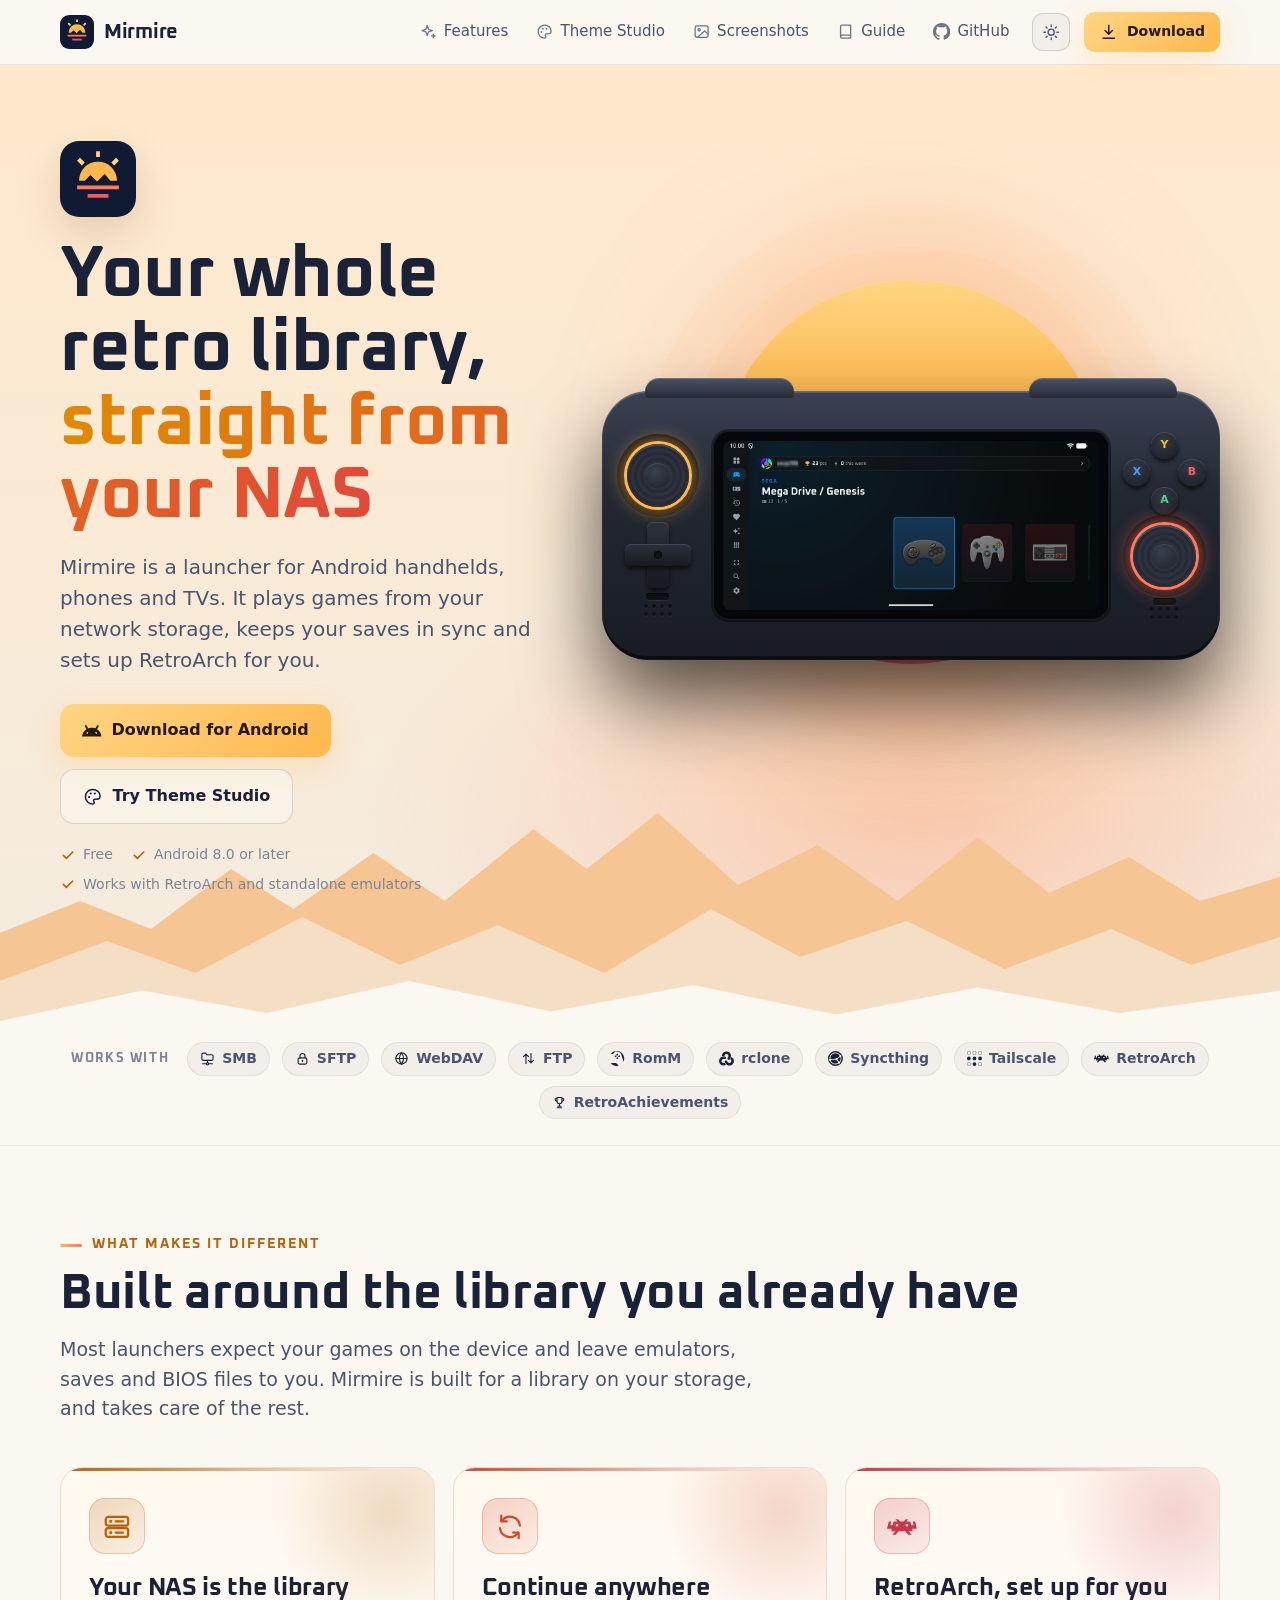
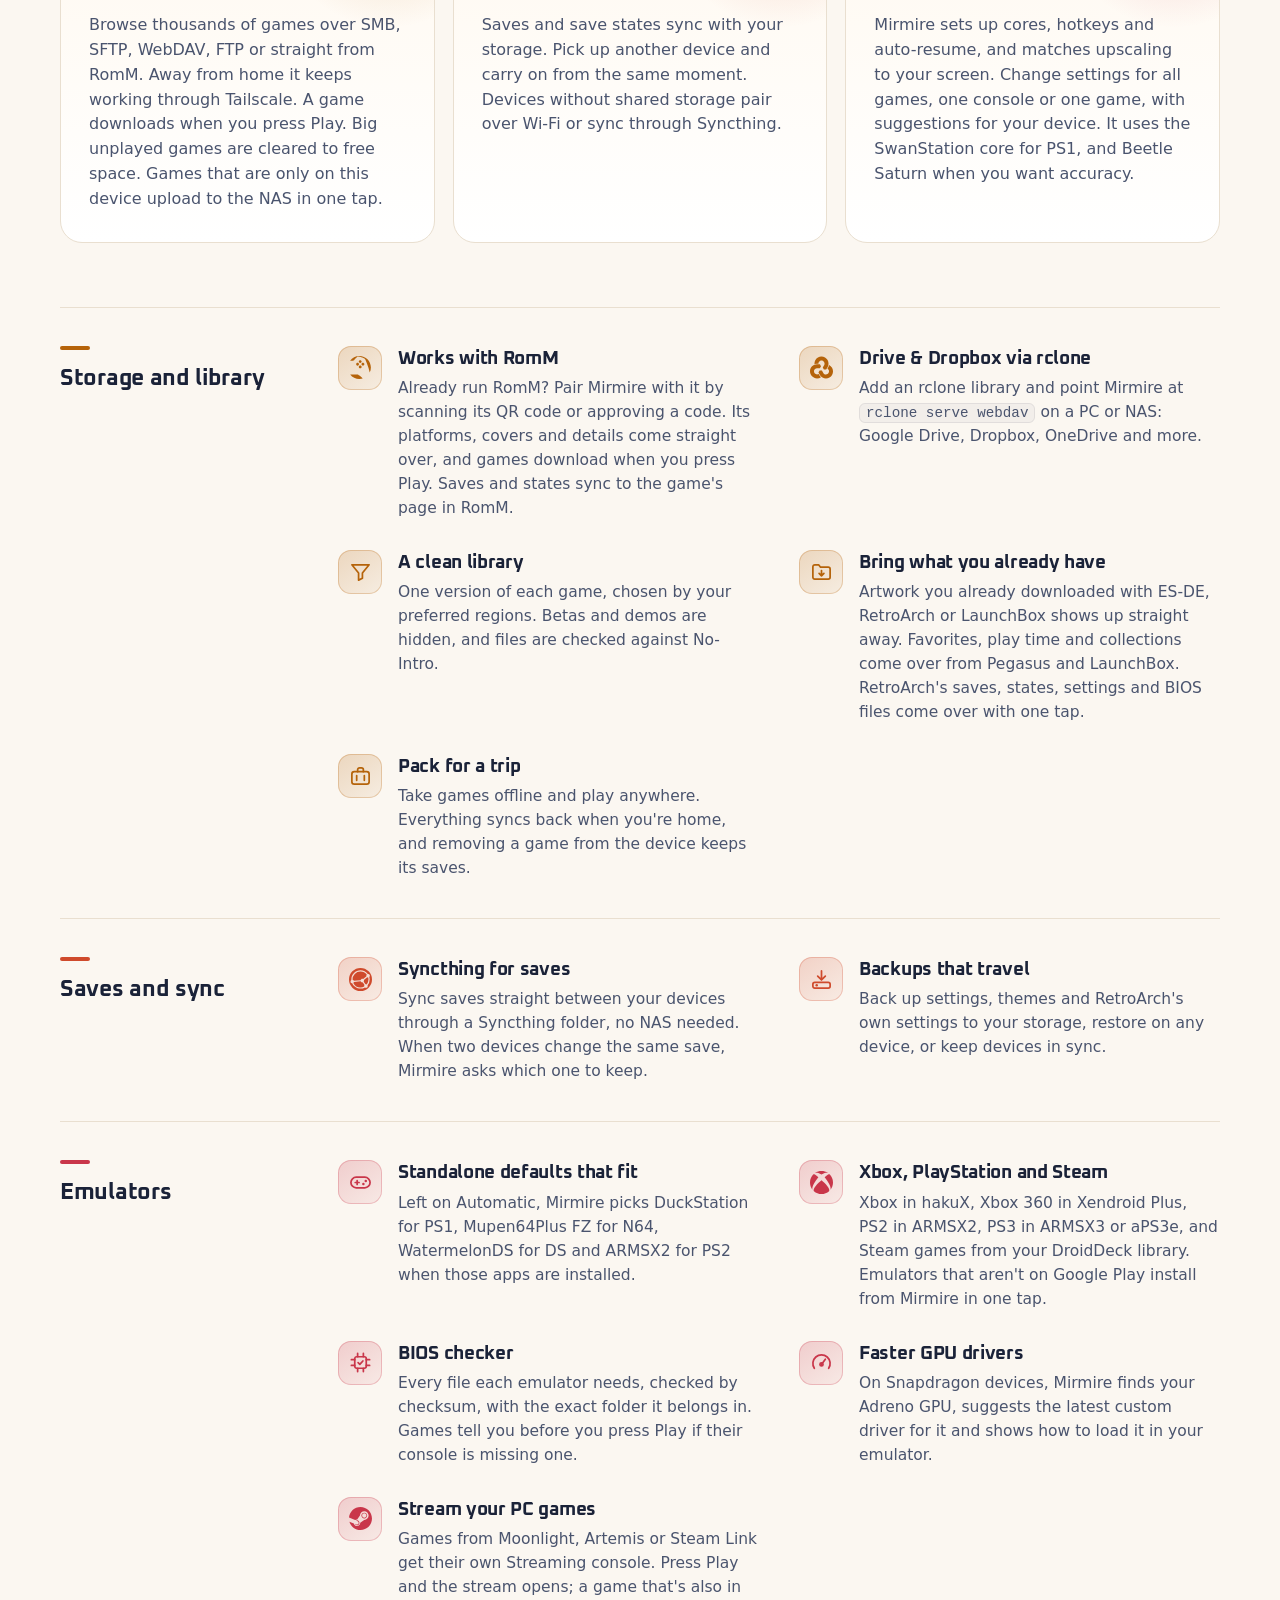
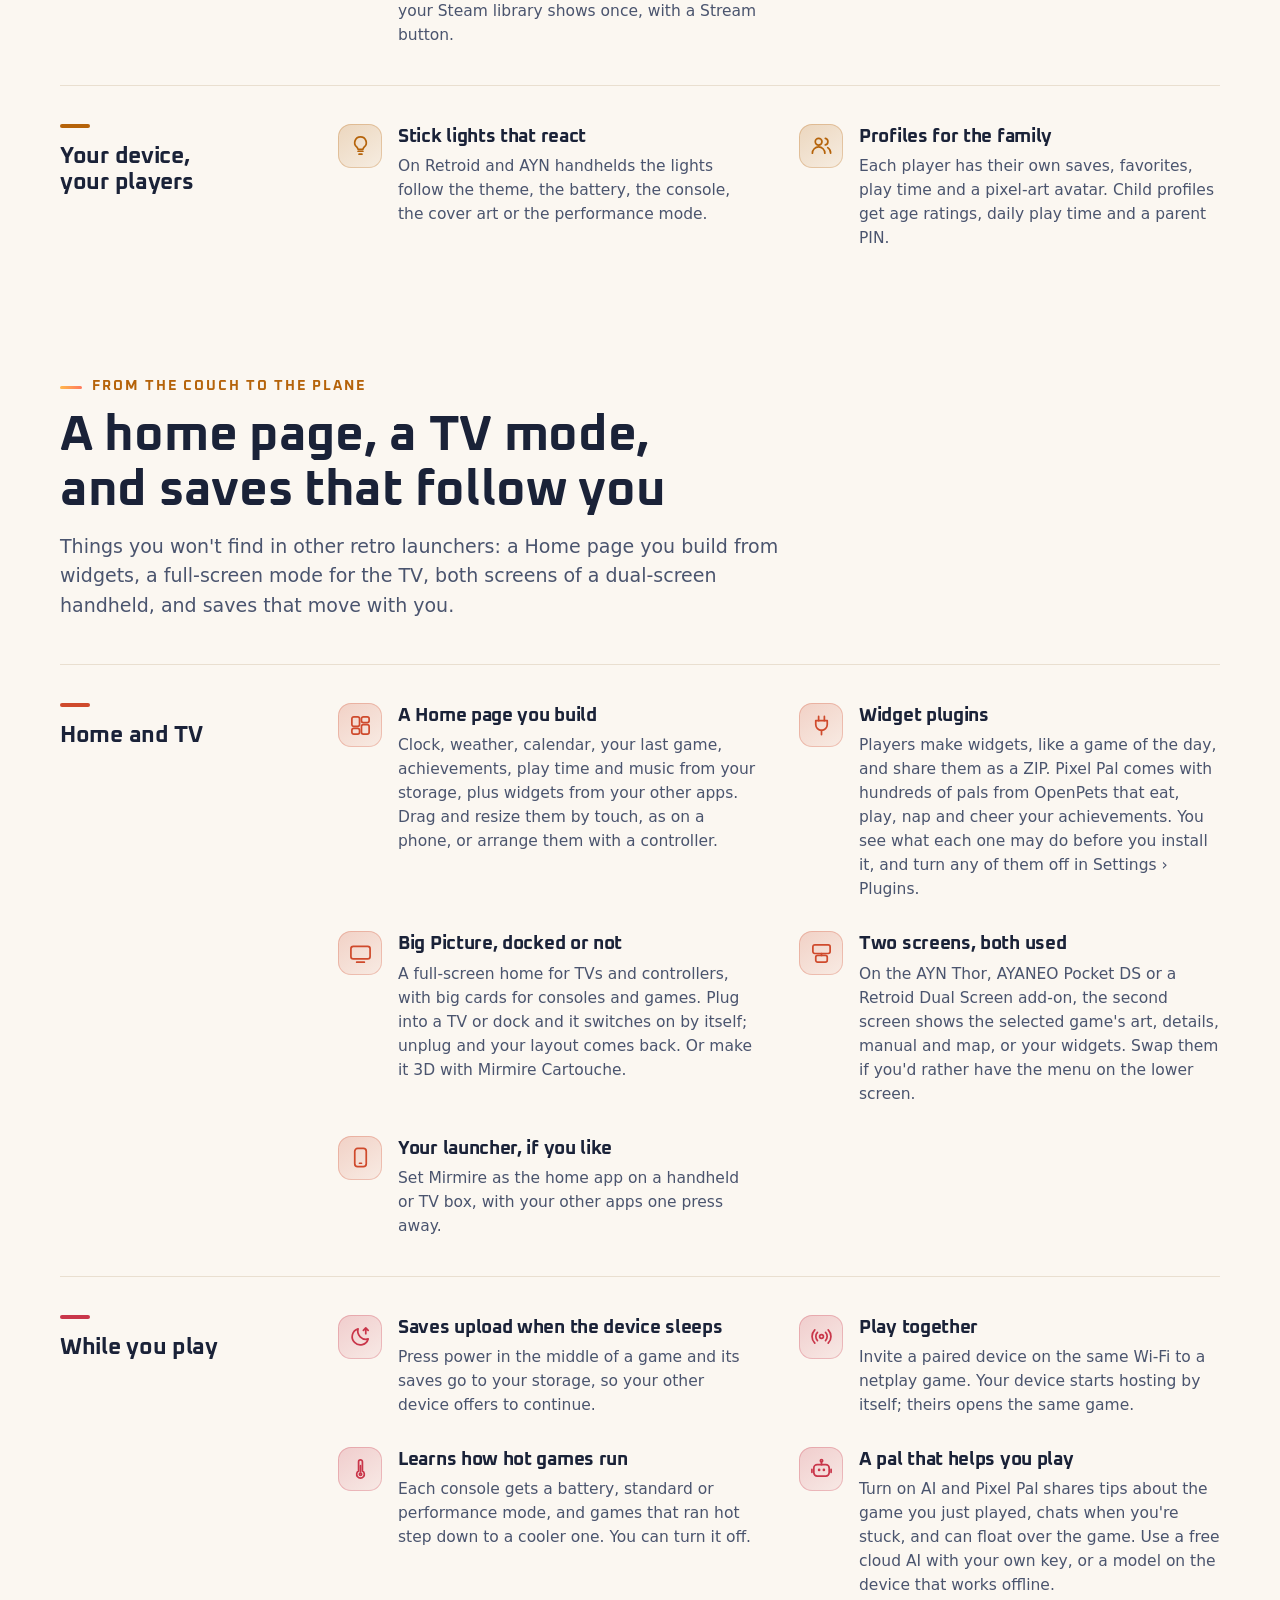
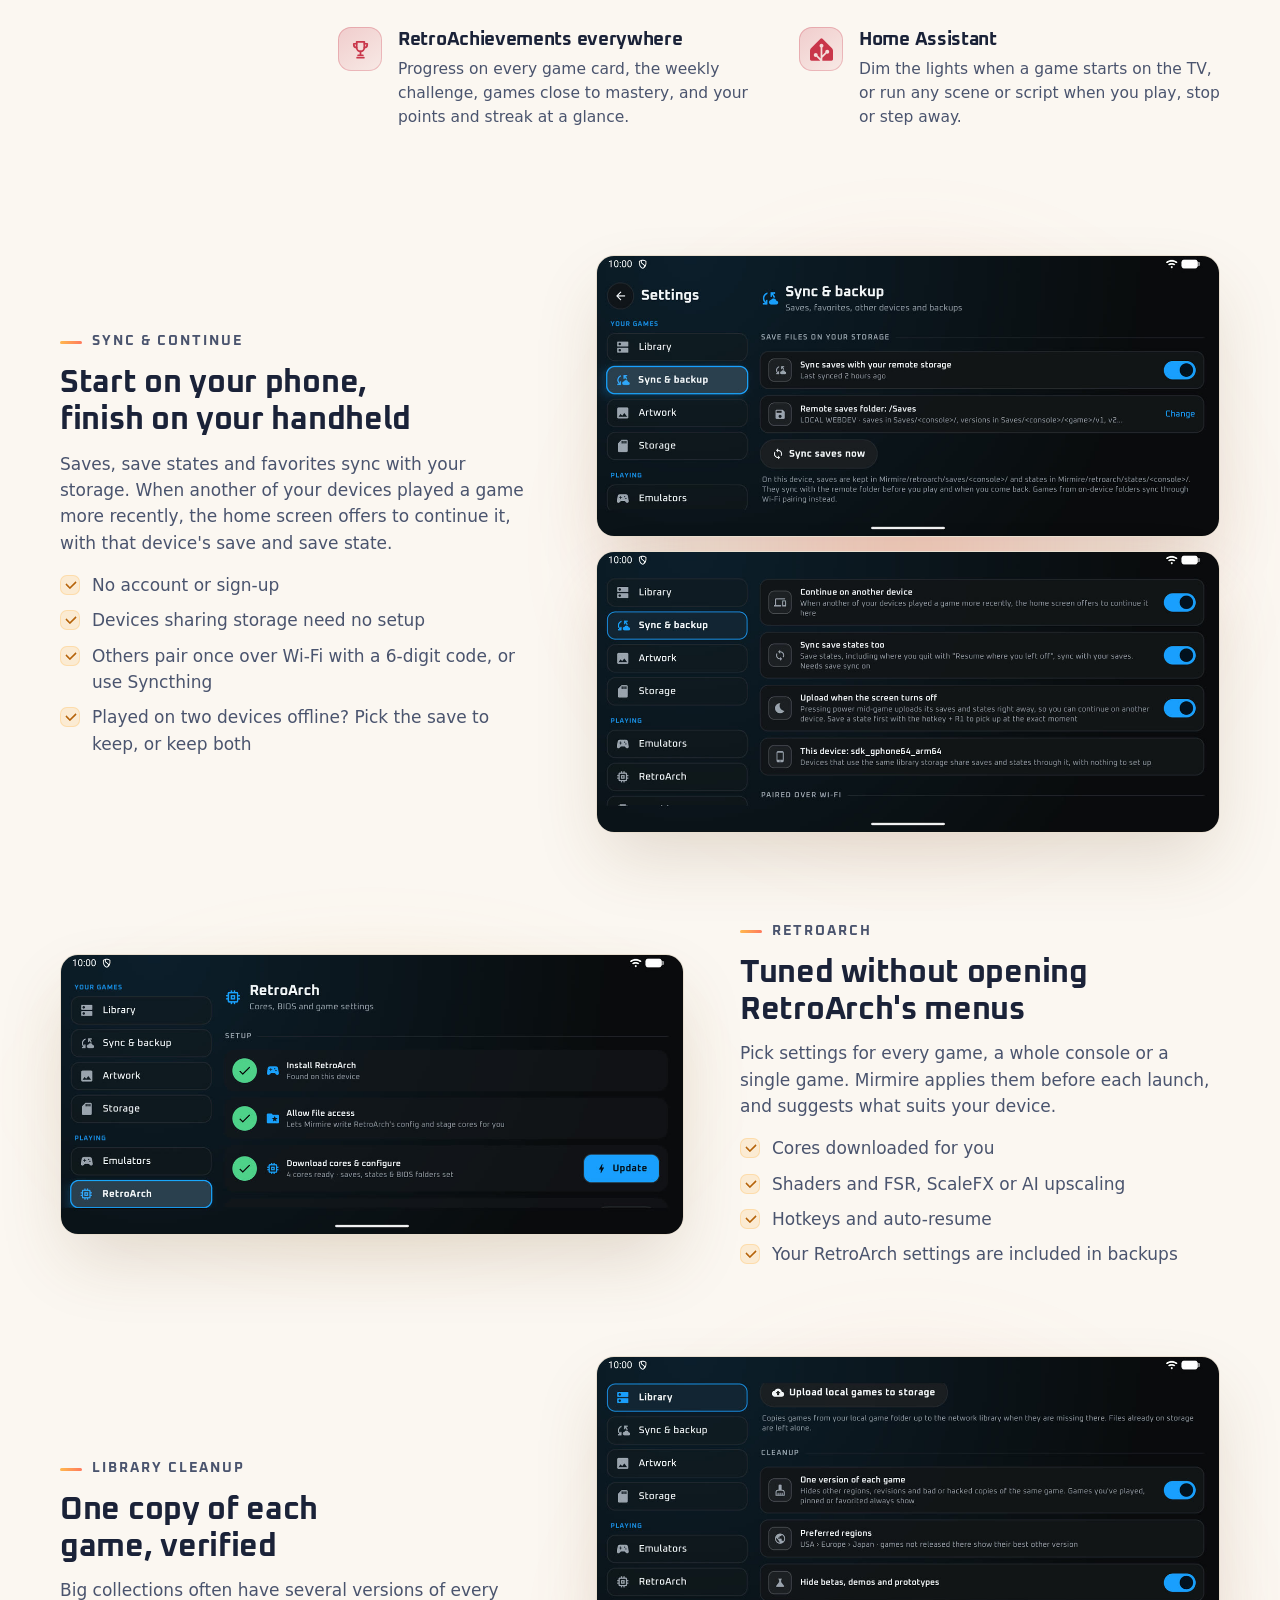
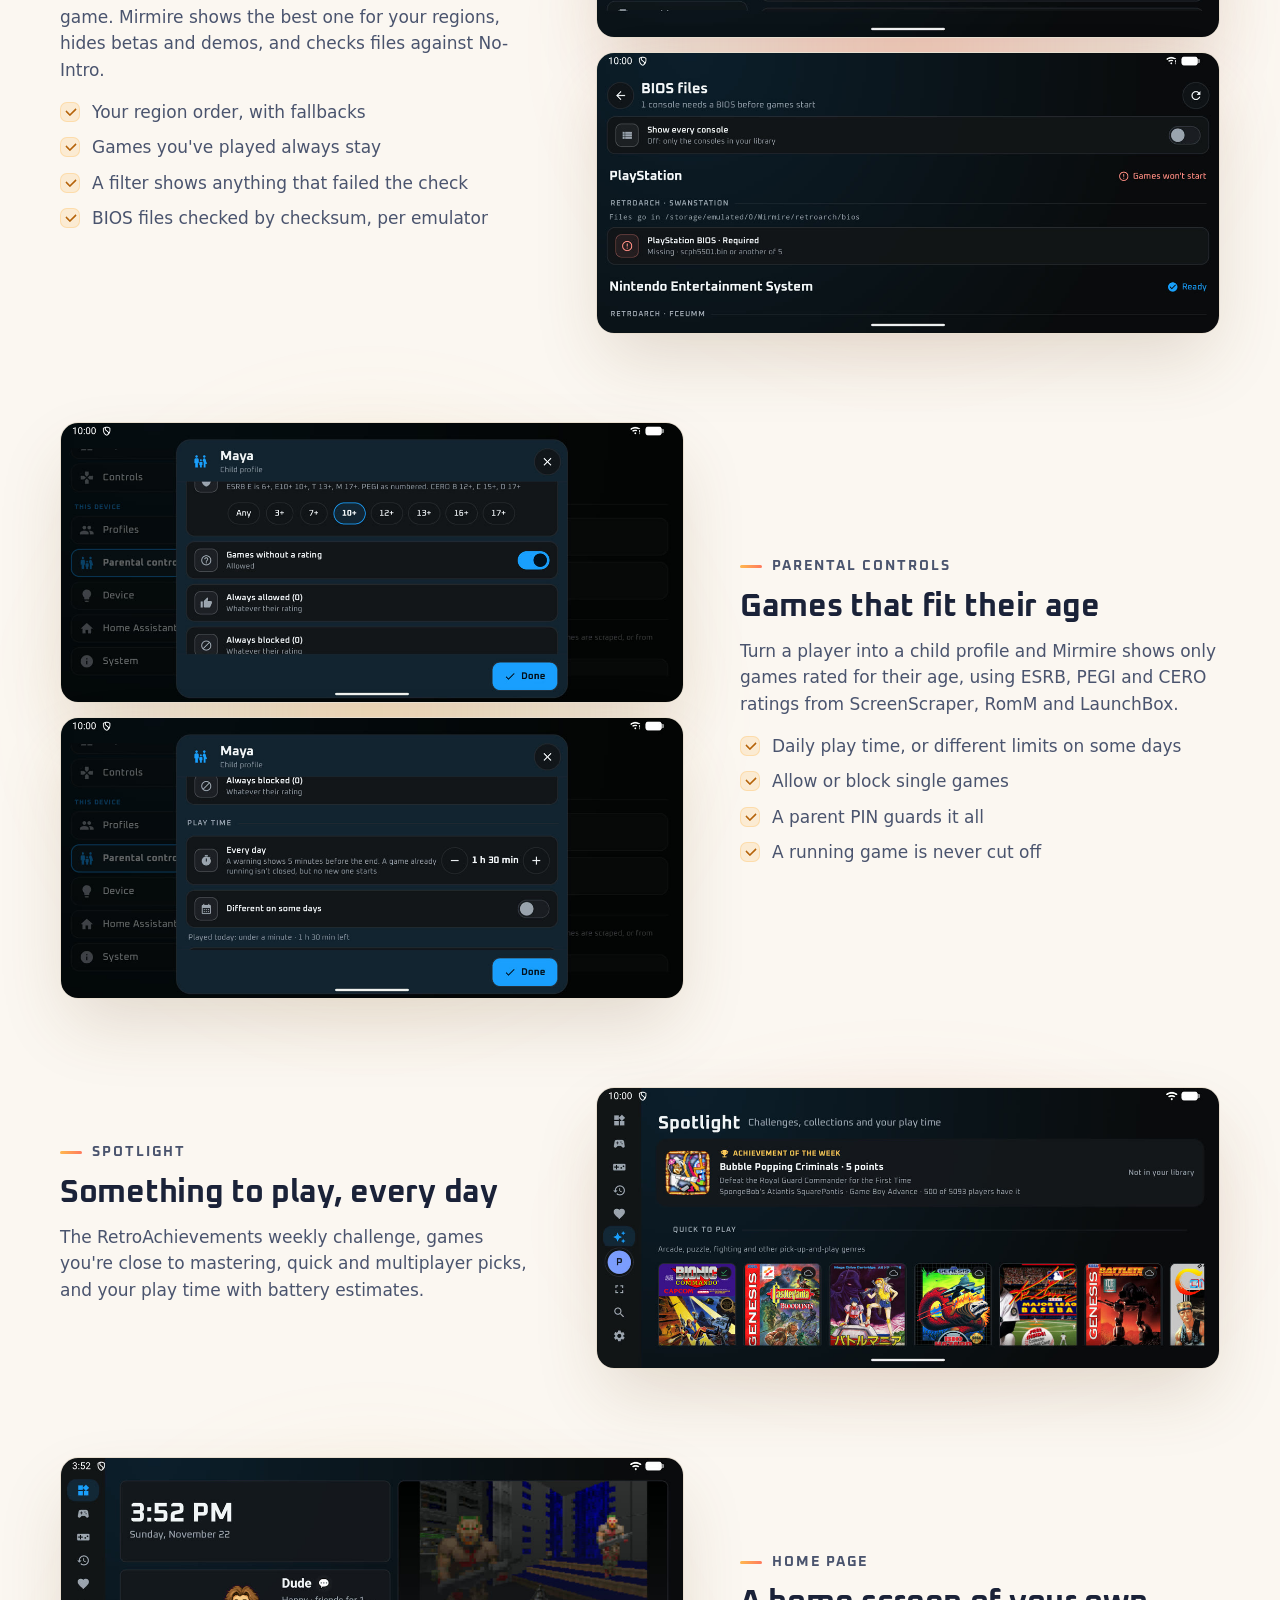
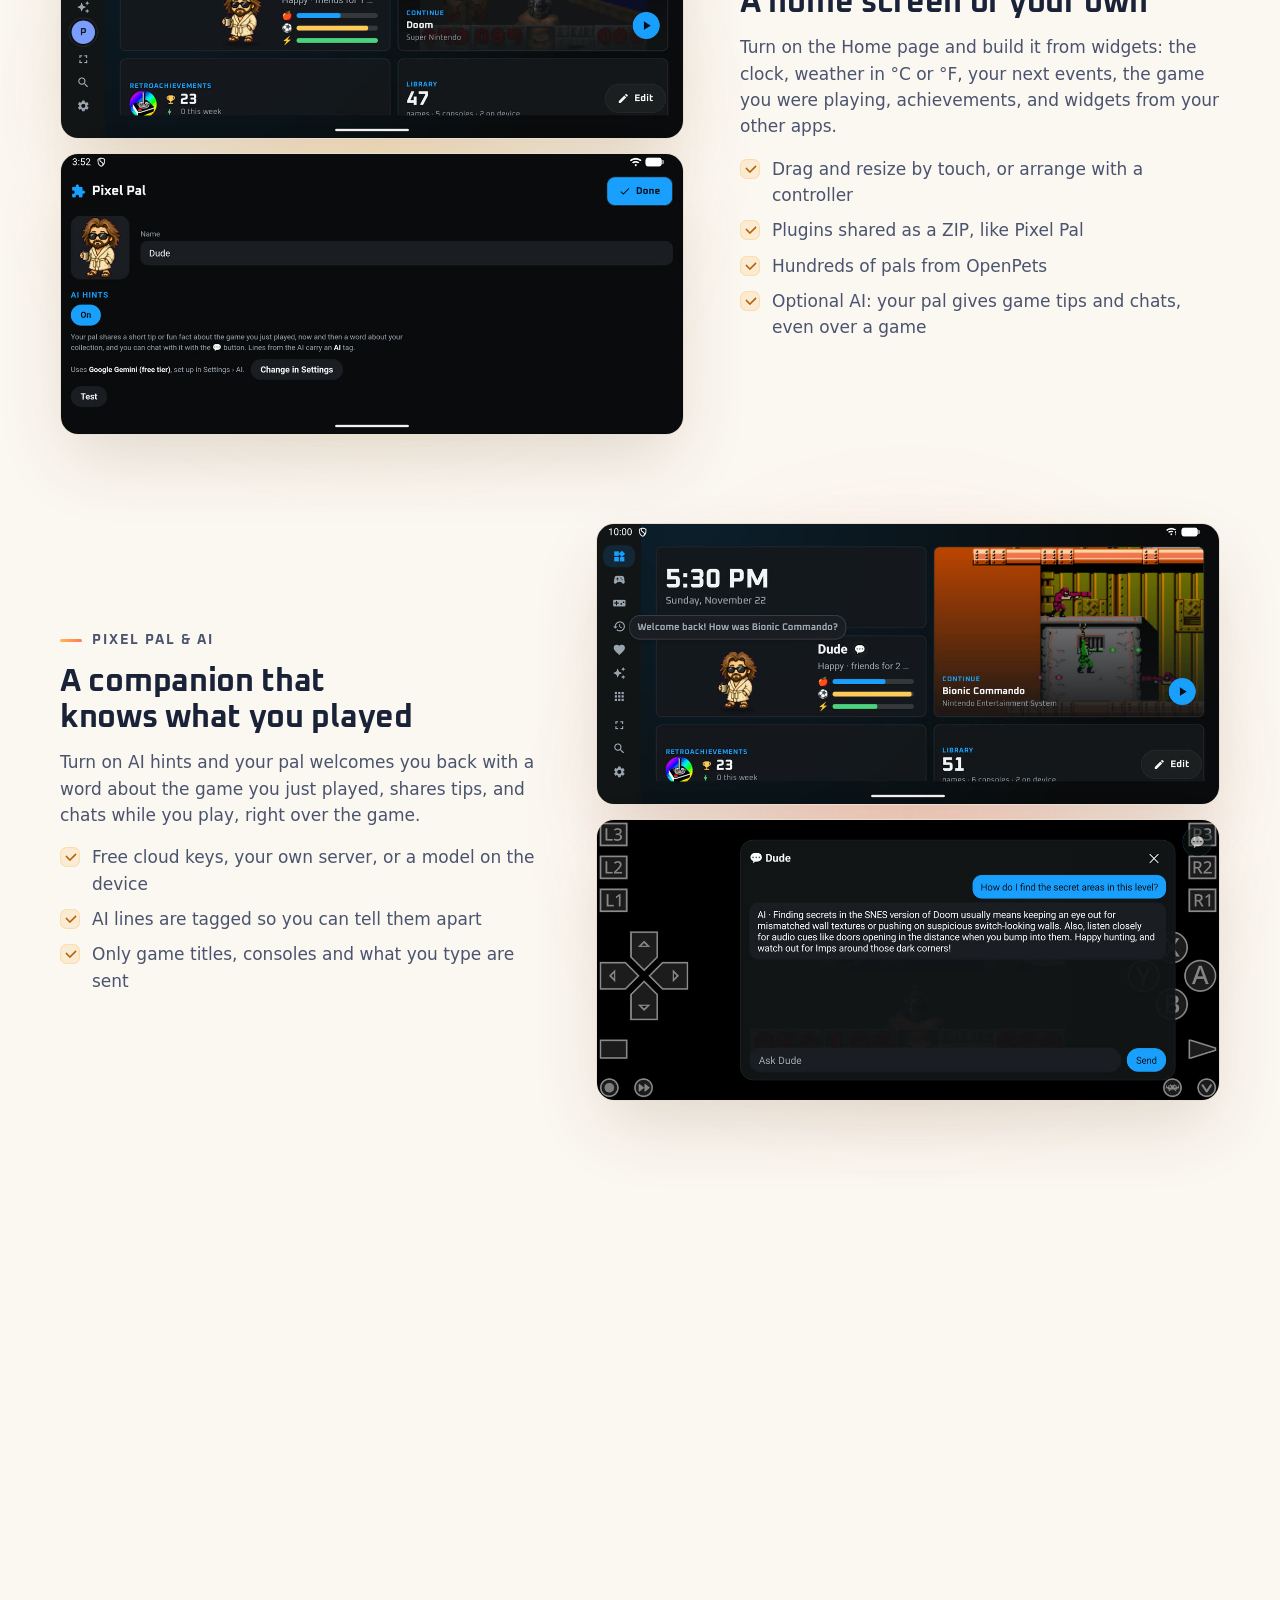
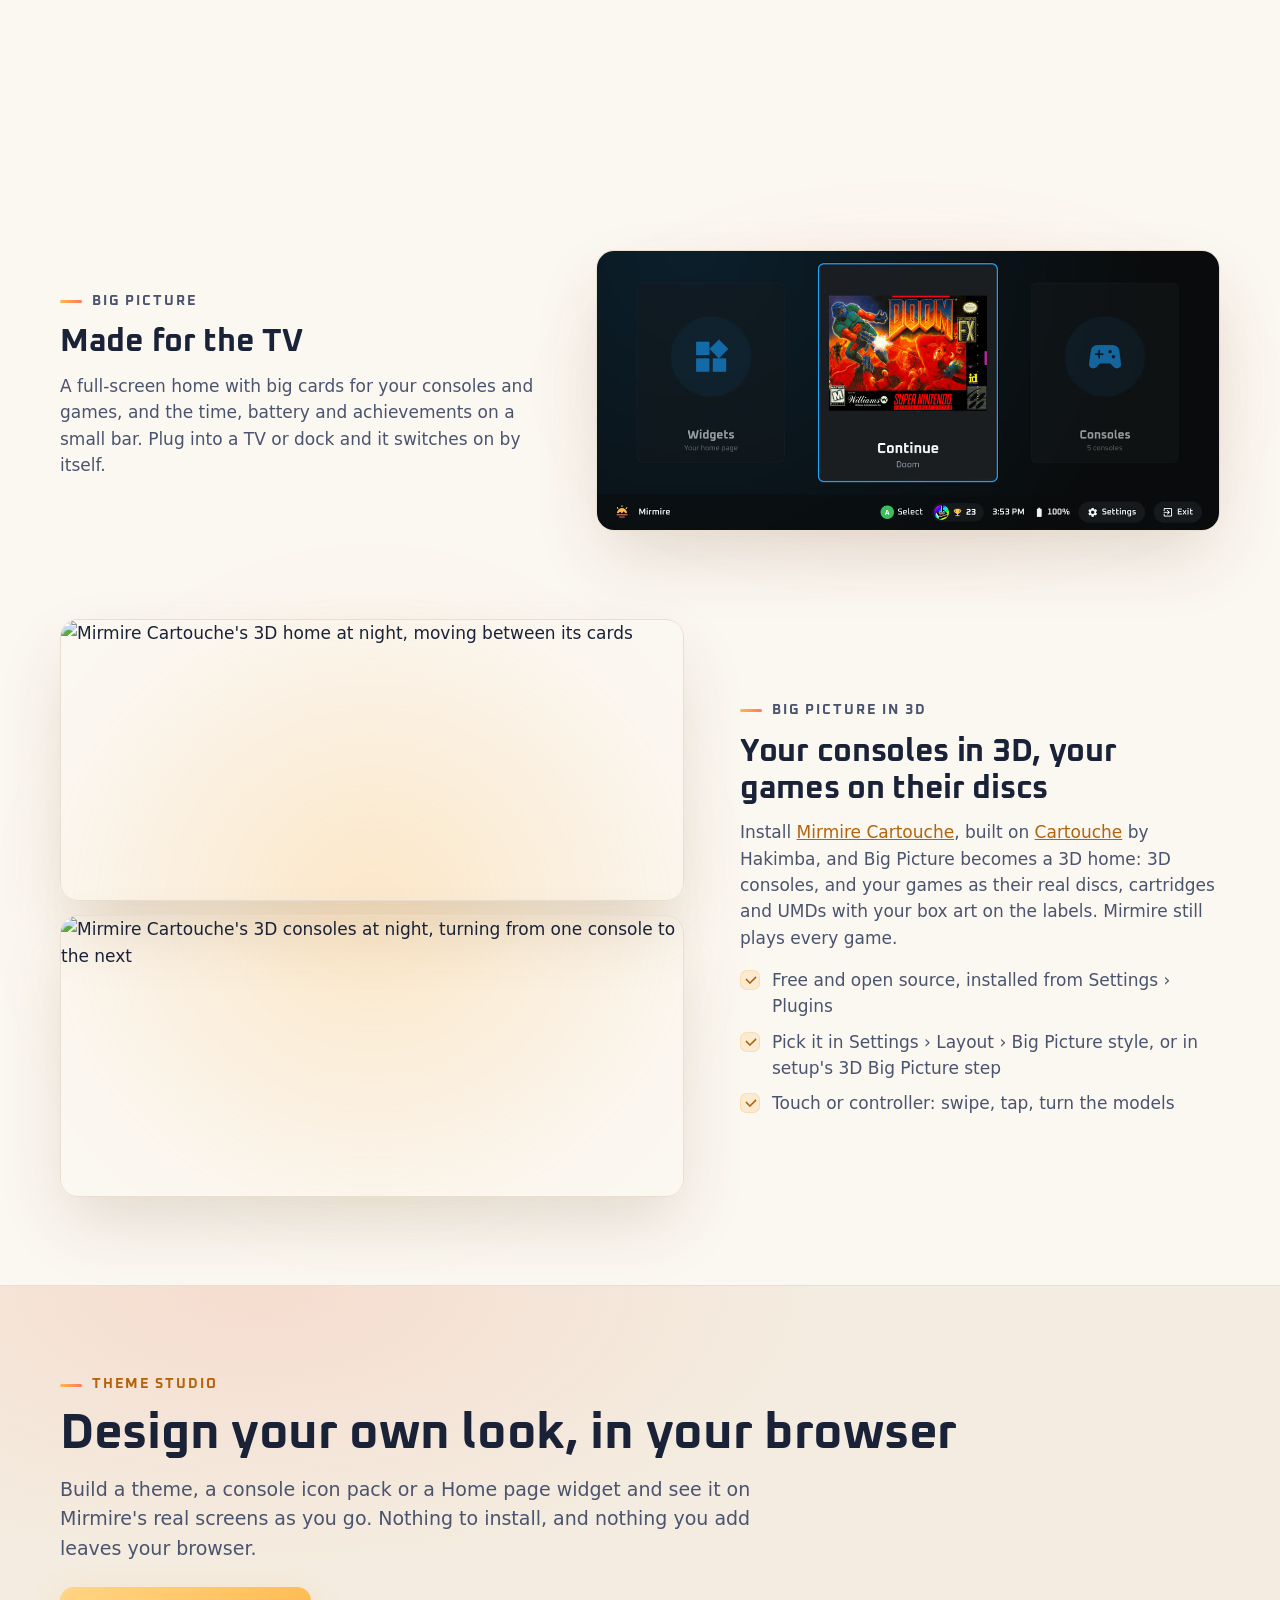
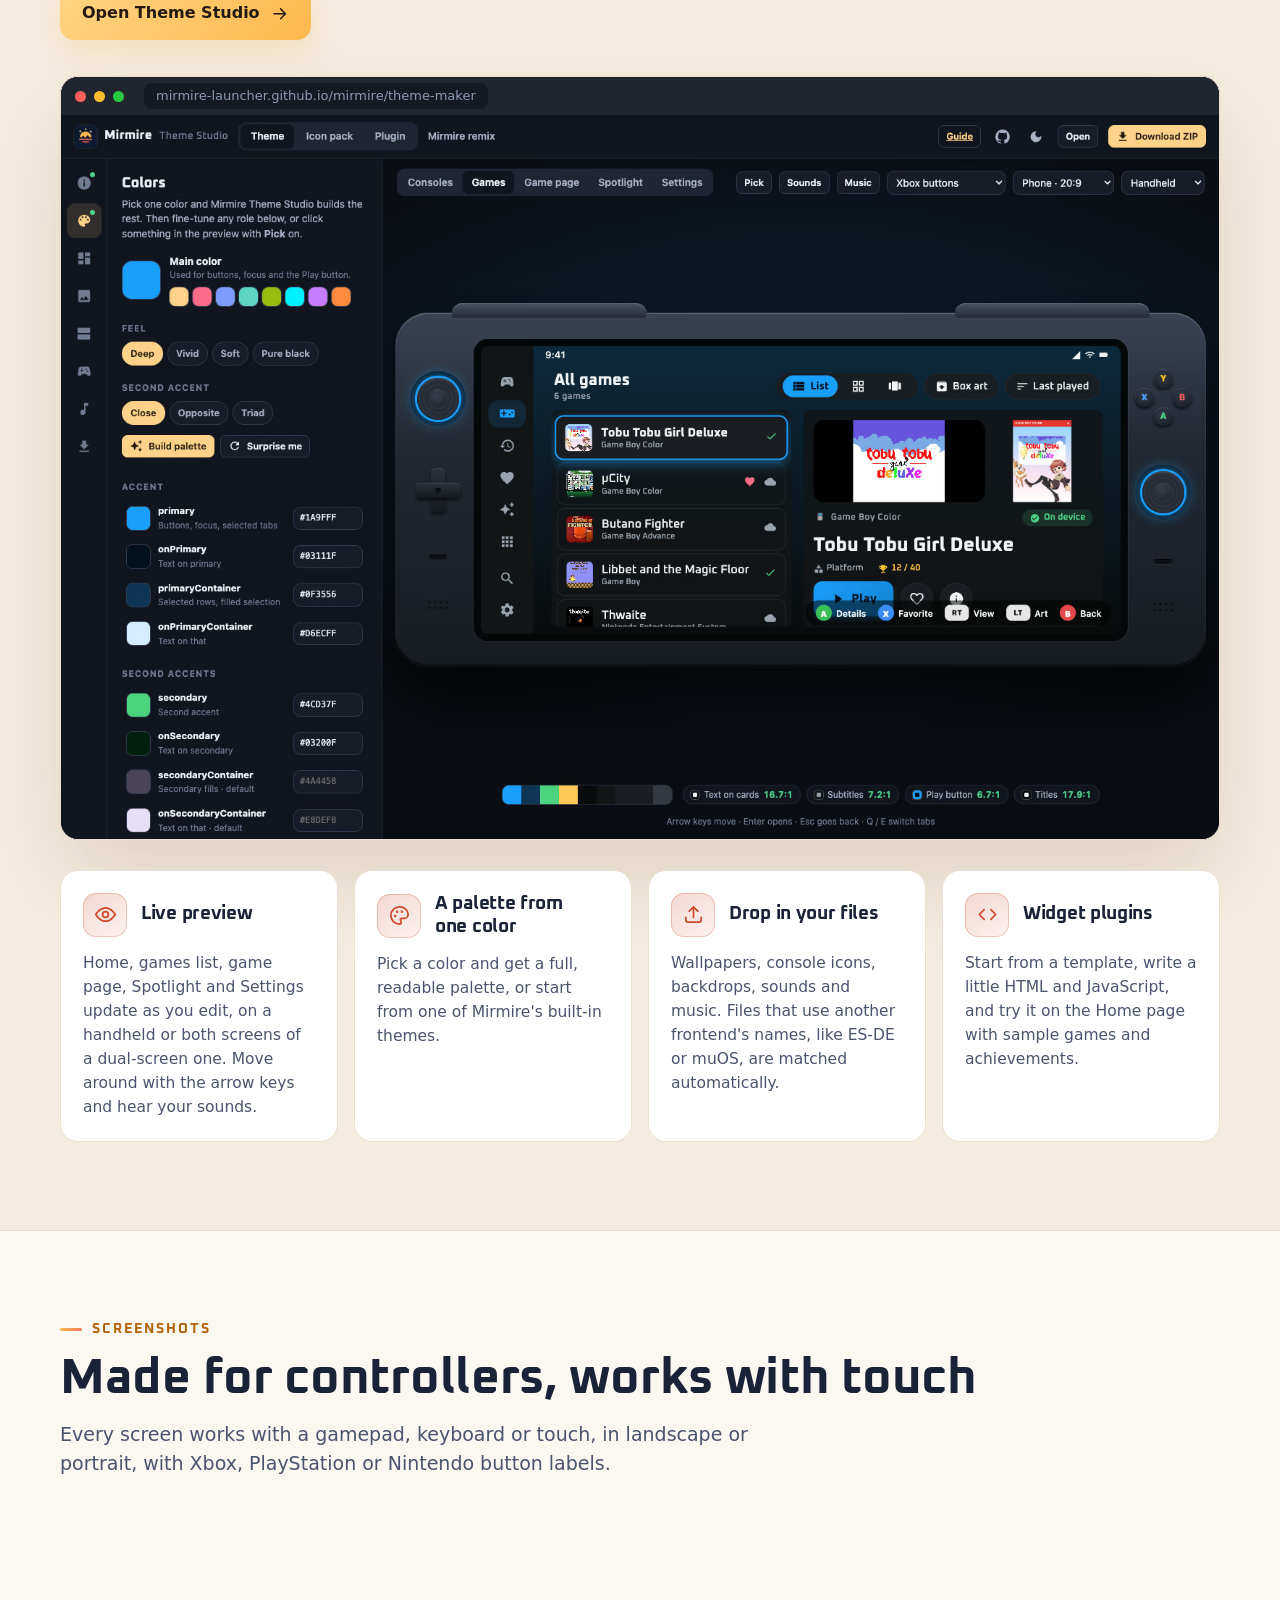
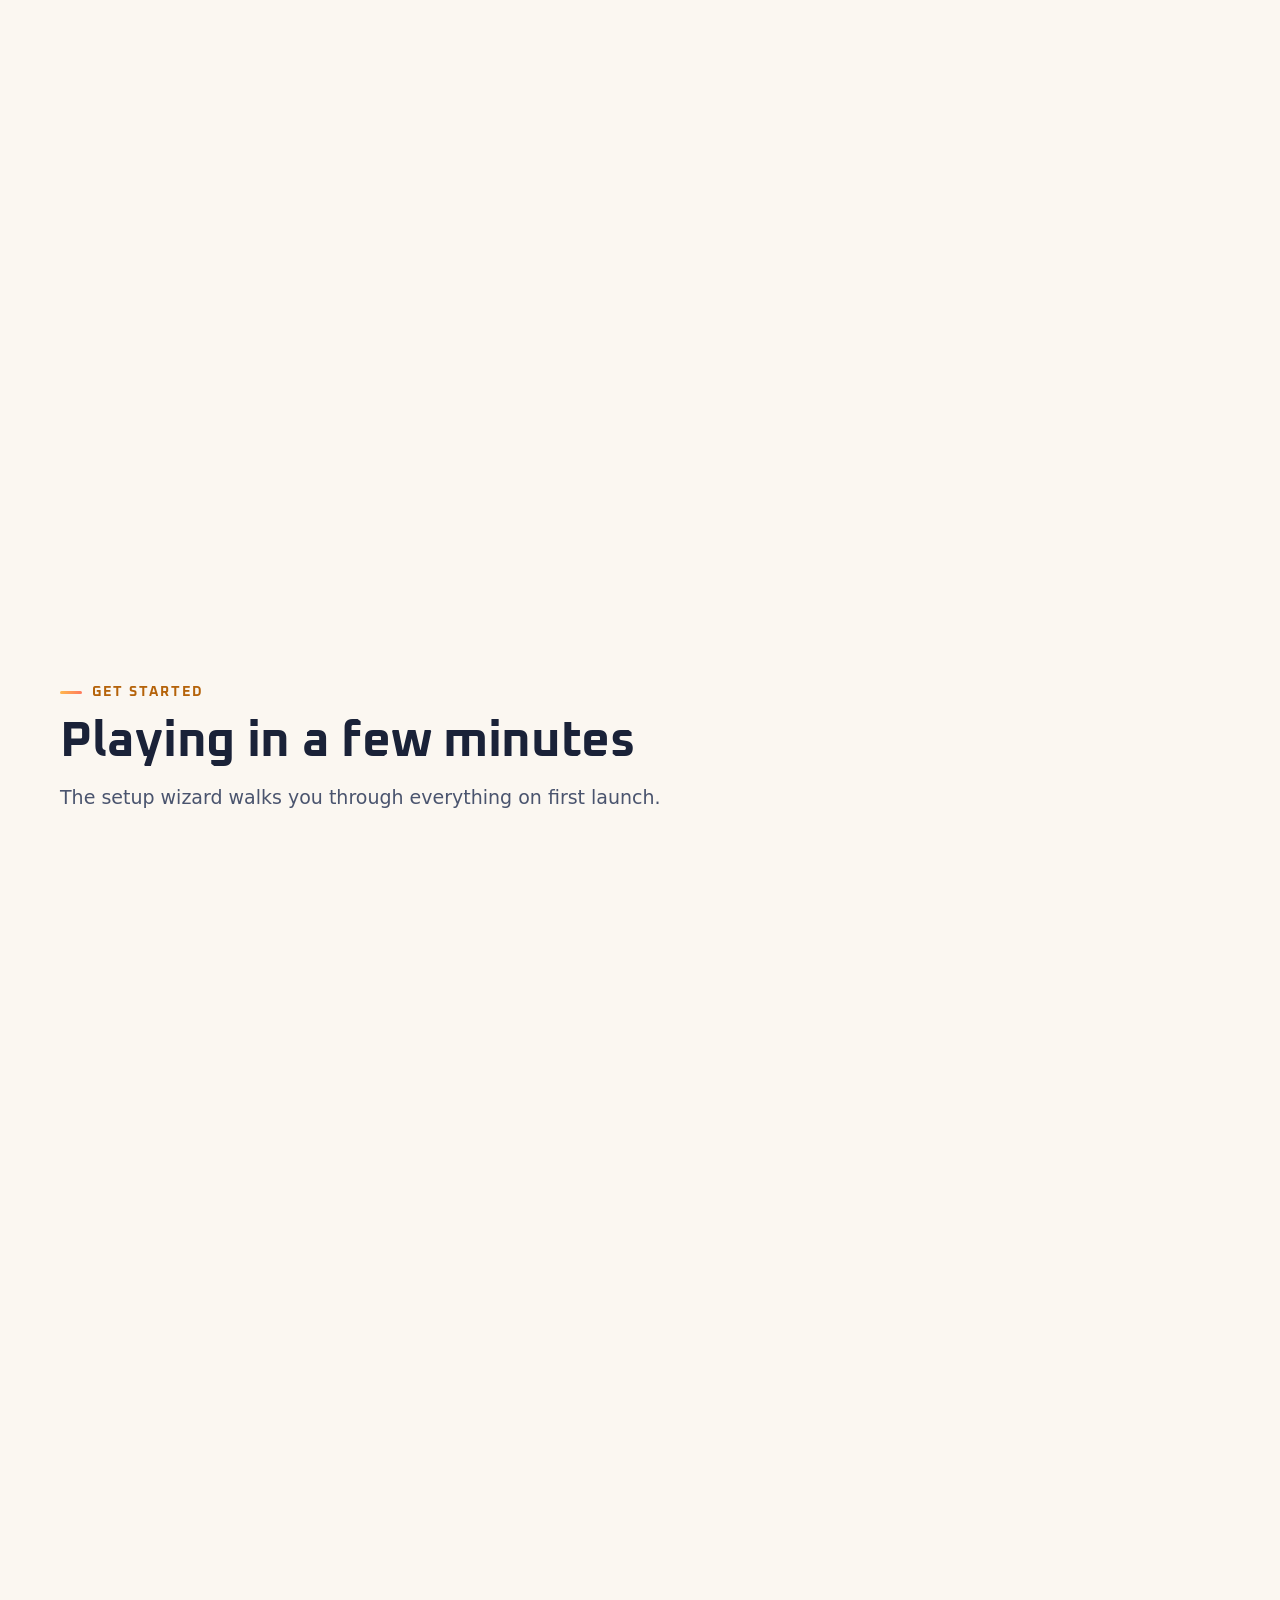
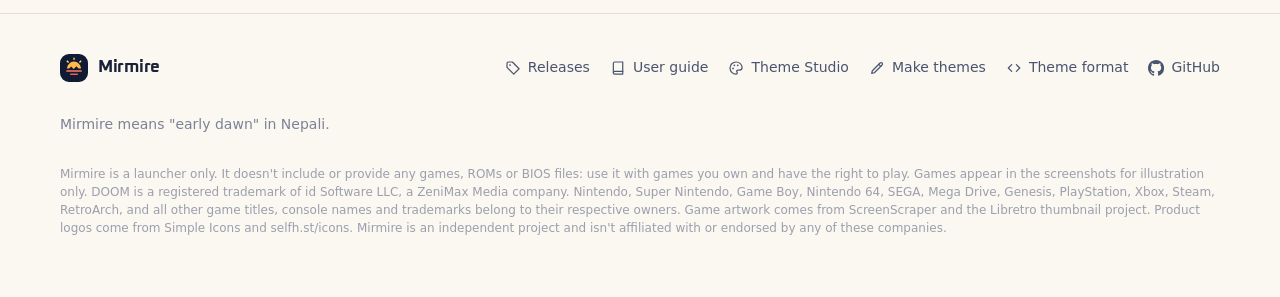
==== commit f293319c: "Site: a dawn hero with the sun rising over mountain ridges, three headline features with the rest in" ====
--- a/docs/index.html
+++ b/docs/index.html
@@ -22,7 +22,7 @@
       --accent-text: #FFB84D; --hair: #ffffff10; --ghost: #ffffff0d; --ghost-line: #ffffff22;
       --hero-top: #16244A; --em-1: #FFD584; --em-2: #FF795D;
       --tone-gold: #FFB84D; --tone-coral: #FF8A70; --tone-rose: #FF7B88;
-      --shadow: #0009; --ring: #FFB84D55;
+      --shadow: #0009; --ring: #FFB84D55; --ridge-1: #2C2A57; --ridge-2: #17213F; --tone: var(--tone-gold);
       color-scheme: dark;
     }
     :root[data-theme="light"] {
@@ -31,7 +31,7 @@
       --accent-text: #B5630A; --hair: #1A223814; --ghost: #1A22380A; --ghost-line: #1A223826;
       --hero-top: #FFE9CC; --em-1: #E08A00; --em-2: #E2483A;
       --tone-gold: #B5630A; --tone-coral: #CF4A2C; --tone-rose: #C9364A;
-      --shadow: #6B4A1F2E; --ring: #B5630A40;
+      --shadow: #6B4A1F2E; --ring: #B5630A40; --ridge-1: #F5C594; --ridge-2: #F4DEC4;
       color-scheme: light;
     }
     @media (prefers-color-scheme: light) {
@@ -41,7 +41,7 @@
         --accent-text: #B5630A; --hair: #1A223814; --ghost: #1A22380A; --ghost-line: #1A223826;
         --hero-top: #FFE9CC; --em-1: #E08A00; --em-2: #E2483A;
         --tone-gold: #B5630A; --tone-coral: #CF4A2C; --tone-rose: #C9364A;
-        --shadow: #6B4A1F2E; --ring: #B5630A40;
+        --shadow: #6B4A1F2E; --ring: #B5630A40; --ridge-1: #F5C594; --ridge-2: #F4DEC4;
         color-scheme: light;
       }
     }
@@ -89,27 +89,35 @@
     .btn .i.arrow { transition: transform .15s; }
     .btn:hover .i.arrow { transform: translateX(3px); }
 
-    /* hero */
-    .hero { position: relative; overflow: hidden; padding: 72px 0 0;
-      background: radial-gradient(900px 520px at 80% 115%, #FF795D45, transparent 60%), radial-gradient(700px 420px at 90% 100%, #FFB84D35, transparent 65%), linear-gradient(165deg, var(--hero-top) 0%, var(--bg-2) 50%, var(--bg) 100%); }
-    .hero .wrap.main { display: grid; grid-template-columns: 1fr 1.25fr; gap: 48px; align-items: center; position: relative; }
-    .dawn { position: absolute; right: -8%; bottom: -46%; width: min(980px, 90vw); aspect-ratio: 1; pointer-events: none; color: var(--gold); opacity: .22; }
-    .dawn circle { fill: none; stroke: currentColor; stroke-width: 1; vector-effect: non-scaling-stroke; }
+    /* hero: the sun comes up behind the handheld, over three mountain ridges */
+    .hero { position: relative; overflow: hidden; padding: 76px 0 clamp(90px, 11vw, 150px);
+      background: radial-gradient(900px 480px at 72% 78%, #FF795D40, transparent 62%), radial-gradient(600px 340px at 72% 70%, #FFB84D2e, transparent 65%), linear-gradient(180deg, var(--hero-top) 0%, var(--bg-2) 100%); }
+    .hero .wrap.main { display: grid; grid-template-columns: 1fr 1.25fr; gap: 48px; align-items: center; }
+    .hero .copy, .stage { position: relative; }
+    .hero .copy { z-index: 2; }
+    .sunrise { position: absolute; left: 50%; top: -34%; width: 62%; aspect-ratio: 1; transform: translateX(-50%); border-radius: 50%;
+      background: linear-gradient(180deg, var(--pale) 0%, var(--gold) 34%, var(--coral) 72%, var(--rose) 100%);
+      box-shadow: 0 0 0 clamp(16px, 2.6vw, 38px) #FFB84D14, 0 0 0 clamp(38px, 6vw, 88px) #FFB84D0b, 0 0 140px 30px #FF795D59; }
+    .ridges { position: absolute; left: 0; bottom: -1px; width: 100%; height: clamp(130px, 20vw, 310px); z-index: 1; pointer-events: none; }
+    .ridges .r1 { fill: var(--ridge-1); } .ridges .r2 { fill: var(--ridge-2); } .ridges .r3 { fill: var(--bg); }
     .hero .icon { width: 76px; height: 76px; border-radius: 19px; box-shadow: 0 16px 40px var(--shadow); margin-bottom: 22px; }
     .hero h1 { font-size: clamp(42px, 5.6vw, 72px); line-height: 1.03; margin: 0 0 18px; font-weight: 800; }
     .hero h1 em { font-style: normal; background: linear-gradient(90deg, var(--em-1), var(--em-2)); -webkit-background-clip: text; background-clip: text; color: transparent; }
     .hero p.lead { font-size: 20px; color: var(--ink-2); margin: 0 0 28px; max-width: 520px; }
     .hero .ctas { display: flex; gap: 12px; flex-wrap: wrap; }
+    .hero .btn.ghost { background: color-mix(in srgb, var(--bg) 55%, transparent); backdrop-filter: blur(8px); -webkit-backdrop-filter: blur(8px); }
     .hero .meta { display: flex; flex-wrap: wrap; gap: 8px 18px; color: var(--ink-3); font-size: 14px; margin: 20px 0 0; padding: 0; list-style: none; }
     .hero .meta li { display: inline-flex; align-items: center; gap: 7px; }
     .hero .meta .i { color: var(--accent-text); font-size: 14px; stroke-width: 2.4; }
-    .works { position: relative; margin-top: 56px; border-top: 1px solid var(--hair); padding: 18px 0 22px; display: flex; align-items: center; gap: 10px 14px; flex-wrap: wrap; }
+    .works span .i { font-size: 13px; color: var(--ink); }
+    .worksband { border-bottom: 1px solid var(--hair); }
+    .works { padding: 6px 0 26px; display: flex; align-items: center; justify-content: center; gap: 10px 12px; flex-wrap: wrap; }
     .works b { font-family: Oxanium, sans-serif; font-size: 13px; letter-spacing: 1.6px; text-transform: uppercase; color: var(--ink-3); font-weight: 700; margin-right: 6px; }
-    .works span { font-size: 14px; font-weight: 600; color: var(--ink-2); padding: 5px 12px; border-radius: 999px; background: var(--ghost); border: 1px solid var(--hair); }
+    .works span { display: inline-flex; align-items: center; gap: 7px; font-size: 14px; font-weight: 600; color: var(--ink-2); padding: 5px 12px; border-radius: 999px; background: var(--ghost); border: 1px solid var(--hair); }
 
 /* Handheld: a rounded-rectangle body with shoulder buttons, recessed sticks with lights, D-pad, face buttons,
    Start/Select and speaker grilles. Grips are flex columns, so the parts scale with the device. */
-.hh { --hh-light-l: #FFB84D; --hh-light-r: #FF795D; position: relative; isolation: isolate; border-radius: 46px;
+.hh { --hh-light-l: #FFB84D; --hh-light-r: #FF795D; position: relative; z-index: 2; isolation: isolate; border-radius: 46px;
   background: linear-gradient(180deg, #3B4253 0%, #232833 38%, #181B23 100%);
   box-shadow: 0 40px 80px #000a, inset 0 2px 0 #ffffff26, inset 0 -4px 0 #0008, inset 0 0 0 1px #ffffff0d; }
 .hh::before, .hh::after { content: ""; position: absolute; top: -13px; width: 24%; height: 20px; z-index: -1; border-radius: 14px 14px 4px 4px;
@@ -145,29 +153,41 @@
 .hh .grille { display: grid; grid-template-columns: repeat(4, 4px); gap: 4px; opacity: .7; }
 .hh .grille i { width: 4px; height: 4px; border-radius: 50%; background: #0A0C10; box-shadow: 0 1px 0 #ffffff10; }
     .device { display: grid; grid-template-columns: 18% 1fr 18%; align-items: stretch; padding: 40px 0; margin-top: 14px; }
-    .stripe { height: 6px; background: linear-gradient(90deg, var(--gold), var(--coral) 50%, var(--rose)); }
 
     /* sections */
     section { padding: 88px 0; }
-    .kicker { font-family: Oxanium, sans-serif; color: var(--accent-text); text-transform: uppercase; letter-spacing: 2px; font-size: 14px; font-weight: 700; margin: 0 0 10px; }
-    h2 { font-size: clamp(32px, 4vw, 46px); margin: 0 0 14px; line-height: 1.1; font-weight: 800; }
+    .kicker { display: flex; align-items: center; gap: 10px; font-family: Oxanium, sans-serif; color: var(--accent-text); text-transform: uppercase; letter-spacing: 2px; font-size: 14px; font-weight: 700; margin: 0 0 10px; }
+    .kicker::before { content: ""; width: 22px; height: 3px; border-radius: 2px; background: linear-gradient(90deg, var(--gold), var(--coral)); }
+    h2 { font-size: clamp(32px, 4.2vw, 50px); margin: 0 0 14px; line-height: 1.1; font-weight: 800; }
     .sub { color: var(--ink-2); font-size: 19px; max-width: 720px; margin: 0 0 44px; }
 
-    /* feature groups */
-    .group { --tone: var(--tone-gold); }
-    .group.coral { --tone: var(--tone-coral); }
-    .group.rose { --tone: var(--tone-rose); }
-    .group + .group { margin-top: 44px; }
-    .ghead { display: flex; align-items: center; gap: 14px; margin: 0 0 18px; font-family: Oxanium, sans-serif; font-size: 15px; font-weight: 700; letter-spacing: 1.6px; text-transform: uppercase; color: var(--tone); }
-    .ghead::after { content: ""; flex: 1; height: 1px; background: linear-gradient(90deg, color-mix(in srgb, var(--tone) 45%, transparent), transparent); }
-    .ghead small { font: 600 12px/1 system-ui, sans-serif; letter-spacing: 0; color: var(--ink-3); padding: 5px 9px; border-radius: 999px; border: 1px solid var(--line); }
+    /* features: three pillars, then groups of plain items */
+    .coral { --tone: var(--tone-coral); }
+    .rose { --tone: var(--tone-rose); }
+    .ic { width: 44px; height: 44px; flex: none; display: grid; place-items: center; border-radius: 13px; color: var(--tone); font-size: 20px;
+      background: linear-gradient(145deg, color-mix(in srgb, var(--tone) 22%, transparent), color-mix(in srgb, var(--tone) 7%, transparent)); box-shadow: inset 0 0 0 1px color-mix(in srgb, var(--tone) 26%, transparent); transition: transform .2s; }
+    .pillars { display: grid; grid-template-columns: repeat(3, 1fr); gap: 18px; margin-bottom: 64px; }
+    .pillar { position: relative; overflow: hidden; padding: 30px 28px; border-radius: 22px; background: linear-gradient(180deg, var(--panel-2), var(--panel)); border: 1px solid var(--line); transition: transform .2s, border-color .2s, box-shadow .2s; }
+    .pillar::before { content: ""; position: absolute; inset: 0 0 auto; height: 3px; background: linear-gradient(90deg, var(--tone), transparent 85%); }
+    .pillar::after { content: ""; position: absolute; right: -70px; top: -70px; width: 230px; height: 230px; border-radius: 50%; background: radial-gradient(closest-side, color-mix(in srgb, var(--tone) 20%, transparent), transparent); pointer-events: none; }
+    .pillar:hover { transform: translateY(-4px); border-color: color-mix(in srgb, var(--tone) 45%, var(--line)); box-shadow: 0 24px 50px -24px var(--shadow); }
+    .pillar .ic { width: 56px; height: 56px; border-radius: 16px; font-size: 26px; }
+    .pillar h3 { margin: 20px 0 10px; font-size: 25px; line-height: 1.15; }
+    .pillar p { margin: 0; color: var(--ink-2); font-size: 16px; }
+
+    .group { display: grid; grid-template-columns: 230px 1fr; gap: 20px 48px; padding: 38px 0; border-top: 1px solid var(--line); }
+    .ghead { margin: 0; font-size: 23px; line-height: 1.15; align-self: start; position: sticky; top: 92px; }
+    .ghead::before { content: ""; display: block; width: 30px; height: 4px; border-radius: 2px; background: var(--tone); margin-bottom: 16px; }
+    .items { display: grid; grid-template-columns: 1fr 1fr; gap: 30px 40px; }
+    .item { display: grid; grid-template-columns: auto 1fr; gap: 6px 16px; align-content: start; }
+    .item .ic { grid-row: span 2; }
+    .item:hover .ic, .card:hover .ic { transform: scale(1.06) rotate(-3deg); }
+    .item h3 { margin: 1px 0 0; font-size: 18.5px; line-height: 1.25; }
+    .item p { margin: 0; color: var(--ink-2); font-size: 15.5px; }
 
     .grid { display: grid; grid-template-columns: repeat(3, 1fr); gap: 16px; }
-    .card { --tone: inherit; display: grid; grid-template-columns: auto 1fr; column-gap: 14px; align-items: center; align-content: start; background: var(--panel); border: 1px solid var(--line); border-radius: 18px; padding: 22px; transition: border-color .2s, transform .2s, box-shadow .2s; }
+    .card { display: grid; grid-template-columns: auto 1fr; column-gap: 14px; align-items: center; align-content: start; background: var(--panel); border: 1px solid var(--line); border-radius: 18px; padding: 22px; transition: border-color .2s, transform .2s, box-shadow .2s; }
     .card:hover { border-color: color-mix(in srgb, var(--tone) 45%, var(--line)); transform: translateY(-3px); box-shadow: 0 18px 40px -18px var(--shadow); }
-    .card .ic { width: 44px; height: 44px; display: grid; place-items: center; border-radius: 13px; color: var(--tone); font-size: 20px;
-      background: linear-gradient(145deg, color-mix(in srgb, var(--tone) 22%, transparent), color-mix(in srgb, var(--tone) 7%, transparent)); box-shadow: inset 0 0 0 1px color-mix(in srgb, var(--tone) 26%, transparent); transition: transform .2s; }
-    .card:hover .ic { transform: scale(1.06) rotate(-3deg); }
     .card h3 { margin: 0; font-size: 19px; line-height: 1.2; }
     .card p { grid-column: 1 / -1; margin: 14px 0 0; color: var(--ink-2); font-size: 15.5px; }
 
@@ -182,9 +202,11 @@
     .row li { padding-left: 32px; position: relative; color: var(--ink-2); }
     .row li::before { content: ""; position: absolute; left: 0; top: 3px; width: 20px; height: 20px; border-radius: 7px; background: color-mix(in srgb, var(--gold) 18%, transparent); box-shadow: inset 0 0 0 1px color-mix(in srgb, var(--gold) 30%, transparent); }
     .row li::after { content: ""; position: absolute; left: 6px; top: 8px; width: 8px; height: 5px; border-left: 2px solid var(--accent-text); border-bottom: 2px solid var(--accent-text); transform: rotate(-45deg); border-radius: 1px; }
-    .shot { border-radius: 18px; border: 1px solid var(--line); box-shadow: 0 30px 70px -10px var(--shadow); overflow: hidden; cursor: zoom-in; transition: transform .25s; }
+    .shot { width: 100%; border-radius: 18px; border: 1px solid var(--line); box-shadow: 0 30px 70px -10px var(--shadow); overflow: hidden; cursor: zoom-in; transition: transform .25s; }
     .shot:hover { transform: scale(1.012); }
-    .pair { display: grid; gap: 14px; }
+    .pair { display: grid; gap: 14px; position: relative; }
+    .pair::before { content: ""; position: absolute; inset: -7% -5%; z-index: -1; border-radius: 50%; background: radial-gradient(closest-side, color-mix(in srgb, var(--coral) 30%, transparent), transparent); filter: blur(36px); pointer-events: none; }
+    .row.flip .pair::before { background: radial-gradient(closest-side, color-mix(in srgb, var(--gold) 26%, transparent), transparent); }
 
     /* theme studio */
     .studio { background: radial-gradient(800px 400px at 20% 0%, #FF795D22, transparent 70%), var(--bg-2); border-top: 1px solid var(--line); border-bottom: 1px solid var(--line); }
@@ -195,7 +217,7 @@
     .browser .chrome i { width: 11px; height: 11px; border-radius: 50%; background: #3a4050; }
     .browser .chrome i:nth-child(1) { background: #FF6159; } .browser .chrome i:nth-child(2) { background: #FFBD2E; } .browser .chrome i:nth-child(3) { background: #28C941; }
     .browser .chrome span { margin-left: 12px; font-size: 13px; color: #8D9AB0; background: #151922; padding: 3px 12px; border-radius: 7px; overflow: hidden; text-overflow: ellipsis; white-space: nowrap; }
-    .studio .grid { margin-top: 30px; grid-template-columns: repeat(4, 1fr); }
+    .studio .grid { margin-top: 30px; grid-template-columns: repeat(4, 1fr); --tone: var(--tone-coral); }
 
     /* gallery */
     .gallery { display: grid; grid-template-columns: repeat(4, 1fr); gap: 16px; }
@@ -218,8 +240,10 @@
     .step .num .i { order: 2; }
     .step h3 { margin: 0 0 8px; font-size: 21px; }
     .step p { margin: 0; color: var(--ink-2); font-size: 16px; }
-    .cta-band { margin-top: 44px; padding: 48px 40px; border-radius: 24px; text-align: center; background: radial-gradient(600px 300px at 50% 120%, #FF795D40, transparent 70%), var(--panel); border: 1px solid var(--line); }
-    .cta-band h3 { font-size: 32px; margin: 0 0 8px; }
+    .cta-band { position: relative; overflow: hidden; margin-top: 44px; padding: 56px 40px 120px; border-radius: 24px; text-align: center; background: radial-gradient(700px 340px at 50% 110%, #FF795D45, transparent 70%), linear-gradient(180deg, var(--panel), var(--panel-2)); border: 1px solid var(--line); }
+    .cta-band::before { content: ""; position: absolute; left: 50%; bottom: -250px; width: 320px; height: 320px; transform: translateX(-50%); border-radius: 50%; background: linear-gradient(180deg, var(--pale), var(--gold) 30%, var(--coral)); box-shadow: 0 0 0 26px #FFB84D14, 0 0 0 60px #FFB84D0b, 0 0 120px 20px #FF795D55; }
+    .cta-band > * { position: relative; }
+    .cta-band h3 { font-size: 38px; margin: 0 0 8px; }
     .cta-band p { color: var(--ink-2); margin: 0 0 24px; }
     .cta-band .ctas { display: flex; gap: 12px; justify-content: center; flex-wrap: wrap; }
 
@@ -241,7 +265,7 @@
       html { scroll-behavior: auto; }
       .js .reveal { opacity: 1; transform: none; transition: none; }
       .hh .slides img + img { animation: none; }
-      .btn, .card, .card .ic, .shot, .gallery img { transition: none; }
+      .btn, .card, .pillar, .ic, .shot, .gallery img { transition: none; }
     }
 
     @media (max-width: 1100px) {
@@ -252,25 +276,30 @@
       nav .links a.hide-sm { display: none; }
       .hero { padding-top: 44px; }
       .hero .wrap.main, .row, .row.flip { grid-template-columns: 1fr; gap: 32px; }
+      .hero .wrap.main { gap: 90px; }
+      .pillars { grid-template-columns: 1fr; margin-bottom: 44px; }
+      .group { grid-template-columns: 1fr; padding: 32px 0; }
+      .pair::before { inset: -6% 0; }
+      .ghead { position: static; }
       .row.flip .text { order: 0; }
       .rows { gap: 64px; }
       .grid, .steps { grid-template-columns: 1fr 1fr; }
       .gallery { grid-template-columns: 1fr 1fr; }
       .gallery figure.big { grid-row: auto; }
       .gallery figure.big img { object-fit: initial; }
-      .works { margin-top: 28px; }
       section { padding: 64px 0; }
     }
     @media (max-width: 600px) {
       body { font-size: 16px; }
       nav .links a:not(.btn):not(.gh) { display: none; }
       nav .links a.gh span { display: none; }
-      .grid, .steps, .gallery, .studio .grid { grid-template-columns: 1fr; }
+      .grid, .steps, .gallery, .studio .grid, .items { grid-template-columns: 1fr; }
+      .works { justify-content: flex-start; }
       .gallery figure.big { grid-column: auto; }
       .hero p.lead { font-size: 18px; }
       .hh { border-radius: 30px; }
       .btn { padding: 13px 18px; }
-      .cta-band { padding: 32px 18px; }
+      .cta-band { padding: 36px 18px 110px; }
       .row h3 { font-size: 27px; }
     }
   </style>
@@ -294,23 +323,17 @@
       <symbol id="i-github" viewBox="0 0 16 16"><path d="M8 0C3.58 0 0 3.58 0 8c0 3.54 2.29 6.53 5.47 7.59.4.07.55-.17.55-.38 0-.19-.01-.82-.01-1.49-2.01.37-2.53-.49-2.69-.94-.09-.23-.48-.94-.82-1.13-.28-.15-.68-.52-.01-.53.63-.01 1.08.58 1.23.82.72 1.21 1.87.87 2.33.66.07-.52.28-.87.51-1.07-1.78-.2-3.64-.89-3.64-3.95 0-.87.31-1.59.82-2.15-.08-.2-.36-1.02.08-2.12 0 0 .67-.21 2.2.82.64-.18 1.32-.27 2-.27.68 0 1.36.09 2 .27 1.53-1.04 2.2-.82 2.2-.82.44 1.1.16 1.92.08 2.12.51.56.82 1.27.82 2.15 0 3.07-1.87 3.75-3.65 3.95.29.25.54.73.54 1.48 0 1.07-.01 1.93-.01 2.2 0 .21.15.46.55.38A8.013 8.013 0 0016 8c0-4.42-3.58-8-8-8z"/></symbol>
       <!-- storage and library -->
       <symbol id="i-server" viewBox="0 0 24 24"><rect x="3" y="4" width="18" height="7" rx="2"/><rect x="3" y="13" width="18" height="7" rx="2"/><path d="M7 7.5h.01M7 16.5h.01" stroke-width="2.6"/><path d="M11 7.5h6M11 16.5h6"/></symbol>
-      <symbol id="i-database" viewBox="0 0 24 24"><ellipse cx="12" cy="5.5" rx="8" ry="3"/><path d="M4 5.5v13c0 1.66 3.58 3 8 3s8-1.34 8-3v-13"/><path d="M4 12c0 1.66 3.58 3 8 3s8-1.34 8-3"/></symbol>
-      <symbol id="i-cloud" viewBox="0 0 24 24"><path d="M7 19a4.5 4.5 0 0 1-.5-8.97A6 6 0 0 1 18 11.5a3.75 3.75 0 0 1-.25 7.5z"/></symbol>
       <symbol id="i-filter" viewBox="0 0 24 24"><path d="M3 5h18l-7 8.5V19l-4 2v-7.5z"/></symbol>
       <symbol id="i-folder-in" viewBox="0 0 24 24"><path d="M3 7a2 2 0 0 1 2-2h4l2 2.5h8a2 2 0 0 1 2 2V18a2 2 0 0 1-2 2H5a2 2 0 0 1-2-2z"/><path d="M12 11v5.5M9.5 14l2.5 2.5 2.5-2.5"/></symbol>
       <symbol id="i-suitcase" viewBox="0 0 24 24"><rect x="3" y="7" width="18" height="13" rx="2.5"/><path d="M9 7V5a2 2 0 0 1 2-2h2a2 2 0 0 1 2 2v2M8 11v5M16 11v5"/></symbol>
       <!-- saves and sync -->
       <symbol id="i-refresh" viewBox="0 0 24 24"><path d="M20 11A8 8 0 0 0 5.7 7M4 13a8 8 0 0 0 14.3 4"/><path d="M5 3v4.5h4.5M19 21v-4.5h-4.5"/></symbol>
-      <symbol id="i-swap" viewBox="0 0 24 24"><path d="M4 8h14M14 4l4 4-4 4M20 16H6M10 12l-4 4 4 4"/></symbol>
       <symbol id="i-backup" viewBox="0 0 24 24"><path d="M12 3v9M8 8.5l4 4 4-4"/><rect x="3" y="15" width="18" height="6" rx="2"/><path d="M7 18h.01" stroke-width="2.6"/></symbol>
       <symbol id="i-sleep" viewBox="0 0 24 24"><path d="M20 14.5A8.5 8.5 0 0 1 9.5 4 8.5 8.5 0 1 0 20 14.5z"/><path d="M17.5 9V3M15 5.5L17.5 3 20 5.5"/></symbol>
       <!-- emulators -->
-      <symbol id="i-sliders" viewBox="0 0 24 24"><path d="M4 6h10M18 6h2M4 12h2M10 12h10M4 18h8M16 18h4"/><circle cx="16" cy="6" r="2"/><circle cx="8" cy="12" r="2"/><circle cx="14" cy="18" r="2"/></symbol>
       <symbol id="i-gamepad" viewBox="0 0 24 24"><rect x="2" y="6.5" width="20" height="11" rx="5.5"/><path d="M6.5 12h4M8.5 10v4"/><path d="M15 13.5h.01M17.5 10.5h.01" stroke-width="2.6"/></symbol>
-      <symbol id="i-disc" viewBox="0 0 24 24"><circle cx="12" cy="12" r="9"/><circle cx="12" cy="12" r="2.5"/><path d="M12 6.5A5.5 5.5 0 0 0 6.5 12"/></symbol>
       <symbol id="i-chip" viewBox="0 0 24 24"><rect x="6" y="6" width="12" height="12" rx="2"/><path d="M9.5 12.2l1.8 1.8 3.2-3.6"/><path d="M9 2.5V6M15 2.5V6M9 18v3.5M15 18v3.5M2.5 9H6M2.5 15H6M18 9h3.5M18 15h3.5"/></symbol>
       <symbol id="i-gauge" viewBox="0 0 24 24"><path d="M4.5 18a9 9 0 1 1 15 0"/><path d="M12 14l4-5.5"/><circle cx="12" cy="14" r="1.6"/></symbol>
-      <symbol id="i-monitor" viewBox="0 0 24 24"><rect x="3" y="4" width="18" height="12" rx="2"/><path d="M8 20h8M12 16v4"/><path d="M10.5 8v4l3.5-2z"/></symbol>
       <!-- devices and players -->
       <symbol id="i-bulb" viewBox="0 0 24 24"><path d="M9.5 18h5M10.5 21h3"/><path d="M12 3a6 6 0 0 0-4 10.5c.8.8 1.3 1.6 1.5 2.5h5c.2-.9.7-1.7 1.5-2.5A6 6 0 0 0 12 3z"/></symbol>
       <symbol id="i-users" viewBox="0 0 24 24"><circle cx="9" cy="8" r="3.5"/><path d="M2.5 20a6.5 6.5 0 0 1 13 0"/><path d="M16 4.6a3.5 3.5 0 0 1 0 6.8M18.5 14.2a6.5 6.5 0 0 1 3 5.8"/></symbol>
@@ -325,10 +348,24 @@
       <symbol id="i-thermo" viewBox="0 0 24 24"><path d="M14 14.5V5a2 2 0 0 0-4 0v9.5a4 4 0 1 0 4 0z"/><path d="M12 9v6.5"/><circle cx="12" cy="18" r="1.2"/></symbol>
       <symbol id="i-bot" viewBox="0 0 24 24"><rect x="4" y="8" width="16" height="12" rx="3.5"/><path d="M12 8V5M2 13v3M22 13v3"/><circle cx="12" cy="3.8" r="1.2"/><path d="M9.5 13.5h.01M14.5 13.5h.01" stroke-width="2.8"/></symbol>
       <symbol id="i-trophy" viewBox="0 0 24 24"><path d="M8 4h8v6a4 4 0 0 1-8 0z"/><path d="M8 6H5v1a3 3 0 0 0 3 3M16 6h3v1a3 3 0 0 1-3 3"/><path d="M12 14v4M8.5 20.5h7M9.5 18h5"/></symbol>
-      <symbol id="i-home" viewBox="0 0 24 24"><path d="M3 11l9-7.5 9 7.5"/><path d="M5.5 9.5V20h13V9.5"/><path d="M10 20v-6h4v6"/></symbol>
       <!-- theme studio -->
       <symbol id="i-eye" viewBox="0 0 24 24"><path d="M2 12s3.6-7 10-7 10 7 10 7-3.6 7-10 7-10-7-10-7z"/><circle cx="12" cy="12" r="3"/></symbol>
       <symbol id="i-upload" viewBox="0 0 24 24"><path d="M12 15V4M7.5 8.5L12 4l4.5 4.5"/><path d="M4 15v3a2 2 0 0 0 2 2h12a2 2 0 0 0 2-2v-3"/></symbol>
+      <!-- protocols -->
+      <symbol id="i-share" viewBox="0 0 24 24"><path d="M3 5.5a2 2 0 0 1 2-2h4l2 2.5h8a2 2 0 0 1 2 2V13a2 2 0 0 1-2 2H5a2 2 0 0 1-2-2z"/><path d="M12 15v3.5M4 20.5h6M14 20.5h6"/><circle cx="12" cy="20.5" r="1.8"/></symbol>
+      <symbol id="i-lock" viewBox="0 0 24 24"><rect x="5" y="11" width="14" height="10" rx="2.5"/><path d="M8 11V8a4 4 0 0 1 8 0v3"/><path d="M12 15v2"/></symbol>
+      <symbol id="i-globe" viewBox="0 0 24 24"><circle cx="12" cy="12" r="9"/><path d="M3 12h18M12 3a14 14 0 0 1 0 18M12 3a14 14 0 0 0 0 18"/></symbol>
+      <symbol id="i-transfer" viewBox="0 0 24 24"><path d="M8 20V5M4 9l4-4 4 4M16 4v15M12 15l4 4 4-4"/></symbol>
+      <!-- product logos: Simple Icons (CC0) and, for RomM, selfh.st/icons (CC BY 4.0) -->
+      <symbol id="b-retroarch" viewBox="0 0 24 24"><path d="M6.84 5.76L8.4 7.68H5.28l-.72 2.88H2.64l.72-2.88H1.44L0 13.44h3.84l-.48 1.92h3.36L4.2 18.24h2.82l2.34-2.88h5.28l2.34 2.88h2.82l-2.52-2.88h3.36l-.48-1.92H24l-1.44-5.76h-1.92l.72 2.88h-1.92l-.72-2.88H15.6l1.56-1.92h-2.04l-1.68 1.92h-2.88L8.88 5.76zm.24 3.84H9v1.92H7.08zm7.925 0h1.92v1.92h-1.92Z"/></symbol>
+      <symbol id="b-syncthing" viewBox="0 0 24 24"><path d="M12 0A12 12 0 0 0 0 12a12 12 0 0 0 12 12 12 12 0 0 0 12-12A12 12 0 0 0 12 0zm0 2.412c3.115 0 5.885 1.5 7.629 3.815a1.834 1.834 0 0 1 1.564 3.162c.23.818.354 1.68.354 2.57a9.504 9.504 0 0 1-2.166 6.05c.128.281.189.595.162.92a1.854 1.854 0 0 1-2.004 1.678 1.86 1.86 0 0 1-.877-.322A9.486 9.486 0 0 1 12 21.505c-3.84 0-7.154-2.277-8.668-5.552-.3-.01-.601-.092-.879-.254-.858-.51-1.144-1.634-.633-2.513.164-.276.39-.493.653-.643a9.62 9.62 0 0 1-.02-.584c0-5.265 4.282-9.547 9.547-9.547zm0 1.227a8.311 8.311 0 0 0-8.31 8.683c.22.036.439.111.644.23.323.2.564.484.713.805l6.984-.644a1.78 1.78 0 0 1 .787-1.08c.288-.19.612-.286.936-.295.34-.01.68.08.978.254l3.51-2.914a1.82 1.82 0 0 1 .317-1.84A8.3 8.3 0 0 0 12 3.638zm7.027 5.98-3.502 2.91a1.829 1.829 0 0 1-.23 1.719l1.904 2.744c.212-.06.436-.085.668-.066.238.024.46.092.66.193a8.285 8.285 0 0 0 1.793-5.16 8.38 8.38 0 0 0-.265-2.092 1.835 1.835 0 0 1-1.028-.248zm-6.886 4.315-6.975.644a1.8 1.8 0 0 1-.66 1.004A8.312 8.312 0 0 0 12 20.279a8.294 8.294 0 0 0 3.938-.986 1.845 1.845 0 0 1-.075-.69c.028-.341.148-.65.332-.908L14.29 14.95a1.839 1.839 0 0 1-2.148-1.015z"/></symbol>
+      <symbol id="b-tailscale" viewBox="0 0 24 24"><path d="M24 12a3 3 0 1 1-6 0 3 3 0 0 1 6 0zm-9 9a3 3 0 1 1-6 0 3 3 0 0 1 6 0zm0-9a3 3 0 1 1-6 0 3 3 0 0 1 6 0zm6-6a3 3 0 1 1 0-6 3 3 0 0 1 0 6zm0-.5a2.5 2.5 0 1 0 0-5 2.5 2.5 0 0 0 0 5zM3 24a3 3 0 1 1 0-6 3 3 0 0 1 0 6zm0-.5a2.5 2.5 0 1 0 0-5 2.5 2.5 0 0 0 0 5zm18 .5a3 3 0 1 1 0-6 3 3 0 0 1 0 6zm0-.5a2.5 2.5 0 1 0 0-5 2.5 2.5 0 0 0 0 5zM6 12a3 3 0 1 1-6 0 3 3 0 0 1 6 0zm9-9a3 3 0 1 1-6 0 3 3 0 0 1 6 0zm-3 2.5a2.5 2.5 0 1 0 0-5 2.5 2.5 0 0 0 0 5zM6 3a3 3 0 1 1-6 0 3 3 0 0 1 6 0zM3 5.5a2.5 2.5 0 1 0 0-5 2.5 2.5 0 0 0 0 5z"/></symbol>
+      <symbol id="b-homeassistant" viewBox="0 0 24 24"><path d="M22.939 10.627 13.061.749a1.505 1.505 0 0 0-2.121 0l-9.879 9.878C.478 11.21 0 12.363 0 13.187v9c0 .826.675 1.5 1.5 1.5h9.227l-4.063-4.062a2.034 2.034 0 0 1-.664.113c-1.13 0-2.05-.92-2.05-2.05s.92-2.05 2.05-2.05 2.05.92 2.05 2.05c0 .233-.041.456-.113.665l3.163 3.163V9.928a2.05 2.05 0 0 1-1.15-1.84c0-1.13.92-2.05 2.05-2.05s2.05.92 2.05 2.05a2.05 2.05 0 0 1-1.15 1.84v8.127l3.146-3.146A2.051 2.051 0 0 1 18 12.239c1.13 0 2.05.92 2.05 2.05s-.92 2.05-2.05 2.05c-.25 0-.488-.047-.709-.13L12.9 20.602v3.088h9.6c.825 0 1.5-.675 1.5-1.5v-9c0-.825-.477-1.977-1.061-2.561z"/></symbol>
+      <symbol id="b-rclone" viewBox="0 0 24 24"><path d="M11.842.6258C9.3647.6813 6.9754 1.9906 5.646 4.2933c-.7593 1.3144-1.0647 2.7662-.966 4.1745a7.99 7.99 0 0 1 2.6568-.4541l1.4705-.0013c-.0093-.5594.1245-1.1284.4245-1.6482.8827-1.5284 2.837-2.0522 4.3654-1.1695 1.5284.8824 2.0519 2.8366 1.1695 4.365l-1.4782 2.5647 1.1955 2.0714 2.3914-.0004 1.4775-2.5655c2.0262-3.5088.8239-7.9959-2.6853-10.0217C14.4614.9118 13.1396.5967 11.842.6258m-1.5451 8.073-2.9605.0029C3.2844 8.7017 0 11.9867 0 16.0383c0 4.052 3.2844 7.3367 7.3364 7.3367 1.5174 0 2.9267-.4609 4.0967-1.2497a8 8 0 0 1-1.72-2.0748l-.7368-1.273c-.4799.288-1.0392.4565-1.6395.4565-1.765 0-3.1958-1.4307-3.1958-3.1958 0-1.7647 1.4307-3.1954 3.1958-3.1954l2.96-.0022 1.1962-2.0708zm9.587.7475a7.99 7.99 0 0 1-.935 2.5278l-.7344 1.2745c.4892.2717.915.6719 1.2153 1.192.8823 1.528.3585 3.4826-1.1699 4.365-1.528.8823-3.4828.3588-4.3651-1.1696l-1.482-2.5628h-2.3915L8.8256 17.144l1.483 2.5626c2.0262 3.5091 6.513 4.7112 10.022 2.685 3.5089-2.0257 4.7112-6.5125 2.6853-10.0216-.7588-1.3144-1.863-2.3052-3.132-2.9237"/></symbol>
+      <symbol id="b-android" viewBox="0 0 24 24"><path d="M18.4395 5.5586c-.675 1.1664-1.352 2.3318-2.0274 3.498-.0366-.0155-.0742-.0286-.1113-.043-1.8249-.6957-3.484-.8-4.42-.787-1.8551.0185-3.3544.4643-4.2597.8203-.084-.1494-1.7526-3.021-2.0215-3.4864a1.1451 1.1451 0 0 0-.1406-.1914c-.3312-.364-.9054-.4859-1.379-.203-.475.282-.7136.9361-.3886 1.5019 1.9466 3.3696-.0966-.2158 1.9473 3.3593.0172.031-.4946.2642-1.3926 1.0177C2.8987 12.176.452 14.772 0 18.9902h24c-.119-1.1108-.3686-2.099-.7461-3.0683-.7438-1.9118-1.8435-3.2928-2.7402-4.1836a12.1048 12.1048 0 0 0-2.1309-1.6875c.6594-1.122 1.312-2.2559 1.9649-3.3848.2077-.3615.1886-.7956-.0079-1.1191a1.1001 1.1001 0 0 0-.8515-.5332c-.5225-.0536-.9392.3128-1.0488.5449zm-.0391 8.461c.3944.5926.324 1.3306-.1563 1.6503-.4799.3197-1.188.0985-1.582-.4941-.3944-.5927-.324-1.3307.1563-1.6504.4727-.315 1.1812-.1086 1.582.4941zM7.207 13.5273c.4803.3197.5506 1.0577.1563 1.6504-.394.5926-1.1038.8138-1.584.4941-.48-.3197-.5503-1.0577-.1563-1.6504.4008-.6021 1.1087-.8106 1.584-.4941z"/></symbol>
+      <symbol id="b-steam" viewBox="0 0 24 24"><path d="M11.979 0C5.678 0 .511 4.86.022 11.037l6.432 2.658c.545-.371 1.203-.59 1.912-.59.063 0 .125.004.188.006l2.861-4.142V8.91c0-2.495 2.028-4.524 4.524-4.524 2.494 0 4.524 2.031 4.524 4.527s-2.03 4.525-4.524 4.525h-.105l-4.076 2.911c0 .052.004.105.004.159 0 1.875-1.515 3.396-3.39 3.396-1.635 0-3.016-1.173-3.331-2.727L.436 15.27C1.862 20.307 6.486 24 11.979 24c6.627 0 11.999-5.373 11.999-12S18.605 0 11.979 0zM7.54 18.21l-1.473-.61c.262.543.714.999 1.314 1.25 1.297.539 2.793-.076 3.332-1.375.263-.63.264-1.319.005-1.949s-.75-1.121-1.377-1.383c-.624-.26-1.29-.249-1.878-.03l1.523.63c.956.4 1.409 1.5 1.009 2.455-.397.957-1.497 1.41-2.454 1.012H7.54zm11.415-9.303c0-1.662-1.353-3.015-3.015-3.015-1.665 0-3.015 1.353-3.015 3.015 0 1.665 1.35 3.015 3.015 3.015 1.663 0 3.015-1.35 3.015-3.015zm-5.273-.005c0-1.252 1.013-2.266 2.265-2.266 1.249 0 2.266 1.014 2.266 2.266 0 1.251-1.017 2.265-2.266 2.265-1.253 0-2.265-1.014-2.265-2.265z"/></symbol>
+      <symbol id="b-xbox" viewBox="0 0 24 24"><path d="M4.102 21.033C6.211 22.881 8.977 24 12 24c3.026 0 5.789-1.119 7.902-2.967 1.877-1.912-4.316-8.709-7.902-11.417-3.582 2.708-9.779 9.505-7.898 11.417zm11.16-14.406c2.5 2.961 7.484 10.313 6.076 12.912C23.002 17.48 24 14.861 24 12.004c0-3.34-1.365-6.362-3.57-8.536 0 0-.027-.022-.082-.042-.063-.022-.152-.045-.281-.045-.592 0-1.985.434-4.805 3.246zM3.654 3.426c-.057.02-.082.041-.086.042C1.365 5.642 0 8.664 0 12.004c0 2.854.998 5.473 2.661 7.533-1.401-2.605 3.579-9.951 6.08-12.91-2.82-2.813-4.216-3.245-4.806-3.245-.131 0-.223.021-.281.046v-.002zM12 3.551S9.055 1.828 6.755 1.746c-.903-.033-1.454.295-1.521.339C7.379.646 9.659 0 11.984 0H12c2.334 0 4.605.646 6.766 2.085-.068-.046-.615-.372-1.52-.339C14.946 1.828 12 3.545 12 3.545v.006z"/></symbol>
+      <symbol id="b-romm" viewBox="0 0 512 512"><path d="M25 104.1C71.6 41 146.5 0 231 0c141.4 0 256 114.6 256 256 0 40.3-9.3 78.4-25.9 112.3-.6-3.5-1.2-6.8-1.4-8.3-3.4-18.8-9.1-37-14.7-55.2-3.7-13.8-7.5-26.8-10.6-36.8-5-16-9.9-32.1-15.7-47.8-.4-.9-7.8-21.3-11.4-31.2-4.1-11.4-8.6-22.6-12.7-34.1-8.6-22.4-17-44.9-26.5-67-.6-1.7-4.4-8.9-7.9-15.1-.5-1-1.2-2-1.8-3.1-.9-1.6-1.8-3.1-2.5-4.2-.2-.4-.5-.8-.9-1.3-.8-1.1-2-2.5-3.2-3.6-4.1-3.8-18.1-10.9-30.4-16.4-16.8-7.5-33.5-12.8-51.1-17.8-2.3-.7-4.7-1.3-7-2-.8-.2-1.7-.5-2.5-.7-1.8-.5-3.7-.9-5.5-1.4-13.4-3.3-20.5-4.5-29.9-5.9-.5-.1-.9-.1-1.2-.2-4.7-.8-9.8-1.6-11.6-1.9-.2 0-.5-.1-.9-.1-2.3-.4-4.7-.5-7.2-.4-4.6.1-10.6.9-16.7 3.6-3.6 1.6-10.3 7.7-18.4 15.9-4 4.1-8.4 8.7-13 13.5l-.1.1-.1.1c-15.3 16.2-32.3 35-43.7 45.8-4.5 4.2-8.2 7.1-10.5 8.2-6.5 2.8-8.4 3.1-48.6 3zm207.7 330.7c-2.9-2.2-6.9-5.2-8.9-6.7-4-3-11.2-7.1-11.9-7.5-1.2-.7-2.5-1.3-6.9-3.2-4.6-2-14-4.5-19.4-5.3-8.8-1.2-34.9-1.6-99.4-1.6H26.8C73.5 472.1 147.6 512 231 512c25.7 0 50.5-3.8 73.9-10.8-16.3-16.6-44.3-45.1-72.2-66.4m17-341.1c17.4 0 31.5 14.1 31.5 31.5s-14.1 31.5-31.5 31.5-31.5-14.1-31.5-31.5c-.1-17.4 14.1-31.5 31.5-31.5m-59 58.6c17.4 0 31.5 14.1 31.5 31.5s-14.1 31.5-31.5 31.5-31.5-14.1-31.5-31.5 14.1-31.5 31.5-31.5m119.1-1.1c17.4 0 31.5 14.1 31.5 31.5s-14.1 31.5-31.5 31.5-31.5-14.1-31.5-31.5 14.1-31.5 31.5-31.5m-60.2 60.7c17.4 0 31.5 14.1 31.5 31.5s-14.1 31.5-31.5 31.5-31.5-14.1-31.5-31.5 14.1-31.5 31.5-31.5"/></symbol>
     </defs>
   </svg>
 
@@ -348,14 +385,18 @@
   </nav>
 
   <header class="hero">
-    <svg class="dawn" viewBox="0 0 100 100" aria-hidden="true"><circle cx="50" cy="50" r="18"/><circle cx="50" cy="50" r="26"/><circle cx="50" cy="50" r="34"/><circle cx="50" cy="50" r="42"/><circle cx="50" cy="50" r="49.5"/></svg>
+    <svg class="ridges" viewBox="0 0 1440 320" preserveAspectRatio="none" aria-hidden="true">
+      <path class="r1" d="M0 190L90 150L170 185L260 110L330 160L420 90L500 150L600 60L660 110L740 40L830 130L920 80L1010 150L1100 70L1180 140L1270 95L1350 150L1440 120V320H0Z"/>
+      <path class="r2" d="M0 250L120 200L220 240L340 170L450 230L560 180L680 240L800 160L900 220L1020 175L1130 235L1250 185L1340 230L1440 195V320H0Z"/>
+      <path class="r3" d="M0 300L160 262L300 290L460 250L620 288L780 255L940 292L1100 258L1260 290L1440 262V320H0Z"/>
+    </svg>
     <div class="wrap main">
-      <div>
+      <div class="copy">
         <img class="icon" src="images/mirmire-icon.svg" alt="Mirmire">
         <h1>Your whole retro library, <em>straight from your NAS</em></h1>
         <p class="lead">Mirmire is a launcher for Android handhelds, phones and TVs. It plays games from your network storage, keeps your saves in sync and sets up RetroArch for you.</p>
         <div class="ctas">
-          <a class="btn primary" href="https://github.com/Mirmire-Launcher/mirmire/releases/latest"><svg class="i"><use href="#i-download"/></svg>Download for Android</a>
+          <a class="btn primary" href="https://github.com/Mirmire-Launcher/mirmire/releases/latest"><svg class="i solid"><use href="#b-android"/></svg>Download for Android</a>
           <a class="btn ghost" href="theme-maker/"><svg class="i"><use href="#i-palette"/></svg>Try Theme Studio</a>
         </div>
         <ul class="meta">
@@ -364,7 +405,7 @@
           <li><svg class="i"><use href="#i-check"/></svg>Works with RetroArch and standalone emulators</li>
         </ul>
       </div>
-      <div class="device hh">
+      <div class="stage"><div class="sunrise"></div><div class="device hh">
         <div class="grip l"><span class="well"><span class="stick"></span></span><span class="dpad"><i></i><i></i><i></i></span><span class="hh-sys"><i></i></span><span class="grille"><i></i><i></i><i></i><i></i><i></i><i></i><i></i><i></i></span></div>
         <div class="hh-screen"><div class="slides">
           <img src="images/site/01-consoles.jpg" alt="Mirmire's console screen on a handheld, with Mega Drive / Genesis selected" width="1200" height="540">
@@ -373,13 +414,14 @@
           <img src="images/site/40-spotlight.jpg" alt="" width="1200" height="540">
         </div></div>
         <div class="grip r"><span class="face"><b>Y</b><b>X</b><b>B</b><b>A</b></span><span class="well"><span class="stick"></span></span><span class="hh-sys"><i></i></span><span class="grille"><i></i><i></i><i></i><i></i><i></i><i></i><i></i><i></i></span></div>
-      </div>
-    </div>
+      </div></div>
+    </div>
+  </header>
+  <div class="worksband">
     <div class="wrap">
-      <div class="works"><b>Works with</b><span>SMB</span><span>SFTP</span><span>WebDAV</span><span>FTP</span><span>RomM</span><span>rclone</span><span>Syncthing</span><span>Tailscale</span><span>RetroArch</span><span>RetroAchievements</span></div>
-    </div>
-  </header>
-  <div class="stripe"></div>
+      <div class="works"><b>Works with</b><span><svg class="i"><use href="#i-share"/></svg>SMB</span><span><svg class="i"><use href="#i-lock"/></svg>SFTP</span><span><svg class="i"><use href="#i-globe"/></svg>WebDAV</span><span><svg class="i"><use href="#i-transfer"/></svg>FTP</span><span><svg class="i solid"><use href="#b-romm"/></svg>RomM</span><span><svg class="i solid"><use href="#b-rclone"/></svg>rclone</span><span><svg class="i solid"><use href="#b-syncthing"/></svg>Syncthing</span><span><svg class="i solid"><use href="#b-tailscale"/></svg>Tailscale</span><span><svg class="i solid"><use href="#b-retroarch"/></svg>RetroArch</span><span><svg class="i"><use href="#i-trophy"/></svg>RetroAchievements</span></div>
+    </div>
+  </div>
 
   <section id="features">
     <div class="wrap">
@@ -387,44 +429,47 @@
       <h2>Built around the library you already have</h2>
       <p class="sub">Most launchers expect your games on the device and leave emulators, saves and BIOS files to you. Mirmire is built for a library on your storage, and takes care of the rest.</p>
 
+      <div class="pillars reveal">
+        <div class="pillar"><span class="ic"><svg class="i"><use href="#i-server"/></svg></span><h3>Your NAS is the library</h3><p>Browse thousands of games over SMB, SFTP, WebDAV, FTP or straight from RomM. Away from home it keeps working through Tailscale. A game downloads when you press Play. Big unplayed games are cleared to free space. Games that are only on this device upload to the NAS in one tap.</p></div>
+        <div class="pillar coral"><span class="ic"><svg class="i"><use href="#i-refresh"/></svg></span><h3>Continue anywhere</h3><p>Saves and save states sync with your storage. Pick up another device and carry on from the same moment. Devices without shared storage pair over Wi-Fi or sync through Syncthing.</p></div>
+        <div class="pillar rose"><span class="ic"><svg class="i solid"><use href="#b-retroarch"/></svg></span><h3>RetroArch, set up for you</h3><p>Mirmire sets up cores, hotkeys and auto-resume, and matches upscaling to your screen. Change settings for all games, one console or one game, with suggestions for your device. It uses the SwanStation core for PS1, and Beetle Saturn when you want accuracy.</p></div>
+      </div>
+
       <div class="group reveal">
         <h3 class="ghead">Storage and library</h3>
-        <div class="grid">
-          <div class="card"><span class="ic"><svg class="i"><use href="#i-server"/></svg></span><h3>Your NAS is the library</h3><p>Browse thousands of games over SMB, SFTP, WebDAV, FTP or straight from RomM. Away from home it keeps working through Tailscale. A game downloads when you press Play, big unplayed games are cleared to free space, and games only on this device upload to the NAS in one tap.</p></div>
-          <div class="card"><span class="ic"><svg class="i"><use href="#i-database"/></svg></span><h3>Works with RomM</h3><p>Already run RomM? Pair Mirmire with it by scanning its QR code or approving a code: its platforms, covers and details come straight over, games download when you press Play, and saves and states sync to the game's page in RomM.</p></div>
-          <div class="card"><span class="ic"><svg class="i"><use href="#i-cloud"/></svg></span><h3>Drive &amp; Dropbox via rclone</h3><p>Add an rclone library and point Mirmire at <code>rclone serve webdav</code> on a PC or NAS: Google Drive, Dropbox, OneDrive and more.</p></div>
-          <div class="card"><span class="ic"><svg class="i"><use href="#i-filter"/></svg></span><h3>A clean library</h3><p>One version of each game by your preferred regions. Betas and demos are hidden, and files are checked against No-Intro.</p></div>
-          <div class="card"><span class="ic"><svg class="i"><use href="#i-folder-in"/></svg></span><h3>Bring what you already have</h3><p>Artwork ES-DE, RetroArch or LaunchBox already downloaded shows up straight away. Favorites, play time and collections come over from Pegasus and LaunchBox, and RetroArch's saves, states, settings and BIOS files with one tap.</p></div>
-          <div class="card"><span class="ic"><svg class="i"><use href="#i-suitcase"/></svg></span><h3>Pack for a trip</h3><p>Take games offline and play anywhere. Everything syncs back when you're home, and offloading a game keeps its saves.</p></div>
+        <div class="items">
+          <div class="item"><span class="ic"><svg class="i solid"><use href="#b-romm"/></svg></span><h3>Works with RomM</h3><p>Already run RomM? Pair Mirmire with it by scanning its QR code or approving a code. Its platforms, covers and details come straight over, and games download when you press Play. Saves and states sync to the game's page in RomM.</p></div>
+          <div class="item"><span class="ic"><svg class="i solid"><use href="#b-rclone"/></svg></span><h3>Drive &amp; Dropbox via rclone</h3><p>Add an rclone library and point Mirmire at <code>rclone serve webdav</code> on a PC or NAS: Google Drive, Dropbox, OneDrive and more.</p></div>
+          <div class="item"><span class="ic"><svg class="i"><use href="#i-filter"/></svg></span><h3>A clean library</h3><p>One version of each game, chosen by your preferred regions. Betas and demos are hidden, and files are checked against No-Intro.</p></div>
+          <div class="item"><span class="ic"><svg class="i"><use href="#i-folder-in"/></svg></span><h3>Bring what you already have</h3><p>Artwork you already downloaded with ES-DE, RetroArch or LaunchBox shows up straight away. Favorites, play time and collections come over from Pegasus and LaunchBox. RetroArch's saves, states, settings and BIOS files come over with one tap.</p></div>
+          <div class="item"><span class="ic"><svg class="i"><use href="#i-suitcase"/></svg></span><h3>Pack for a trip</h3><p>Take games offline and play anywhere. Everything syncs back when you're home, and removing a game from the device keeps its saves.</p></div>
         </div>
       </div>
 
       <div class="group coral reveal">
         <h3 class="ghead">Saves and sync</h3>
-        <div class="grid">
-          <div class="card"><span class="ic"><svg class="i"><use href="#i-refresh"/></svg></span><h3>Continue anywhere</h3><p>Saves and save states sync with your storage. Pick up another device and carry on from the same moment. Devices without shared storage pair over Wi-Fi or sync through Syncthing.</p></div>
-          <div class="card"><span class="ic"><svg class="i"><use href="#i-swap"/></svg></span><h3>Syncthing for saves</h3><p>Sync saves straight between your devices through a Syncthing folder, no NAS needed. Its conflict copies turn into Mirmire's usual question: which save to keep.</p></div>
-          <div class="card"><span class="ic"><svg class="i"><use href="#i-backup"/></svg></span><h3>Backups that travel</h3><p>Back up settings, themes and RetroArch's own settings to your storage, restore on any device, or keep devices in sync.</p></div>
+        <div class="items">
+          <div class="item"><span class="ic"><svg class="i solid"><use href="#b-syncthing"/></svg></span><h3>Syncthing for saves</h3><p>Sync saves straight between your devices through a Syncthing folder, no NAS needed. When two devices change the same save, Mirmire asks which one to keep.</p></div>
+          <div class="item"><span class="ic"><svg class="i"><use href="#i-backup"/></svg></span><h3>Backups that travel</h3><p>Back up settings, themes and RetroArch's own settings to your storage, restore on any device, or keep devices in sync.</p></div>
         </div>
       </div>
 
       <div class="group rose reveal">
         <h3 class="ghead">Emulators</h3>
-        <div class="grid">
-          <div class="card"><span class="ic"><svg class="i"><use href="#i-sliders"/></svg></span><h3>RetroArch, set up for you</h3><p>Cores, hotkeys, auto-resume and a sharp picture, with upscaling matched to your screen, settings for all games, one console or one game, and suggestions for your device. SwanStation for PS1; Beetle Saturn when you want accuracy.</p></div>
-          <div class="card"><span class="ic"><svg class="i"><use href="#i-gamepad"/></svg></span><h3>Standalone defaults that fit</h3><p>Automatic prefers DuckStation for PS1, Mupen64Plus FZ for N64, WatermelonDS for DS and ARMSX2 for PS2 when those apps are installed.</p></div>
-          <div class="card"><span class="ic"><svg class="i"><use href="#i-disc"/></svg></span><h3>Xbox, PlayStation and Steam</h3><p>Xbox in hakuX, Xbox 360 in Xendroid Plus, PS2 in ARMSX2, PS3 in ARMSX3 or aPS3e, and Steam games from your DroidDeck library. Emulators that aren't on Google Play install from Mirmire in one tap.</p></div>
-          <div class="card"><span class="ic"><svg class="i"><use href="#i-chip"/></svg></span><h3>BIOS checker</h3><p>Every file each emulator needs, checked by checksum, with the exact folder it belongs in. Games tell you before you press Play if their console is missing one.</p></div>
-          <div class="card"><span class="ic"><svg class="i"><use href="#i-gauge"/></svg></span><h3>Faster GPU drivers</h3><p>On Snapdragon devices, Mirmire finds your Adreno GPU, suggests the latest custom driver for it and shows how to load it in your emulator.</p></div>
-          <div class="card"><span class="ic"><svg class="i"><use href="#i-monitor"/></svg></span><h3>Stream your PC games</h3><p>Games from Moonlight, Artemis or Steam Link get their own Streaming console. Press Play and the stream opens; a game that's also in your Steam library shows once, with a Stream button.</p></div>
+        <div class="items">
+          <div class="item"><span class="ic"><svg class="i"><use href="#i-gamepad"/></svg></span><h3>Standalone defaults that fit</h3><p>Left on Automatic, Mirmire picks DuckStation for PS1, Mupen64Plus FZ for N64, WatermelonDS for DS and ARMSX2 for PS2 when those apps are installed.</p></div>
+          <div class="item"><span class="ic"><svg class="i solid"><use href="#b-xbox"/></svg></span><h3>Xbox, PlayStation and Steam</h3><p>Xbox in hakuX, Xbox 360 in Xendroid Plus, PS2 in ARMSX2, PS3 in ARMSX3 or aPS3e, and Steam games from your DroidDeck library. Emulators that aren't on Google Play install from Mirmire in one tap.</p></div>
+          <div class="item"><span class="ic"><svg class="i"><use href="#i-chip"/></svg></span><h3>BIOS checker</h3><p>Every file each emulator needs, checked by checksum, with the exact folder it belongs in. Games tell you before you press Play if their console is missing one.</p></div>
+          <div class="item"><span class="ic"><svg class="i"><use href="#i-gauge"/></svg></span><h3>Faster GPU drivers</h3><p>On Snapdragon devices, Mirmire finds your Adreno GPU, suggests the latest custom driver for it and shows how to load it in your emulator.</p></div>
+          <div class="item"><span class="ic"><svg class="i solid"><use href="#b-steam"/></svg></span><h3>Stream your PC games</h3><p>Games from Moonlight, Artemis or Steam Link get their own Streaming console. Press Play and the stream opens; a game that's also in your Steam library shows once, with a Stream button.</p></div>
         </div>
       </div>
 
       <div class="group reveal">
         <h3 class="ghead">Your device, your players</h3>
-        <div class="grid">
-          <div class="card"><span class="ic"><svg class="i"><use href="#i-bulb"/></svg></span><h3>Stick lights that react</h3><p>On Retroid and AYN handhelds the lights follow the theme, the battery, the console, the cover art or the performance mode.</p></div>
-          <div class="card"><span class="ic"><svg class="i"><use href="#i-users"/></svg></span><h3>Profiles for the family</h3><p>Each player has their own saves, favorites, play time and a pixel-art avatar. Child profiles get age ratings, daily play time and a parent PIN.</p></div>
+        <div class="items">
+          <div class="item"><span class="ic"><svg class="i"><use href="#i-bulb"/></svg></span><h3>Stick lights that react</h3><p>On Retroid and AYN handhelds the lights follow the theme, the battery, the console, the cover art or the performance mode.</p></div>
+          <div class="item"><span class="ic"><svg class="i"><use href="#i-users"/></svg></span><h3>Profiles for the family</h3><p>Each player has their own saves, favorites, play time and a pixel-art avatar. Child profiles get age ratings, daily play time and a parent PIN.</p></div>
         </div>
       </div>
     </div>
@@ -438,24 +483,24 @@
 
       <div class="group coral reveal">
         <h3 class="ghead">Home and TV</h3>
-        <div class="grid">
-          <div class="card"><span class="ic"><svg class="i"><use href="#i-layout"/></svg></span><h3>A Home page you build</h3><p>Clock, weather, calendar, your last game, achievements, play time and music from your storage, plus widgets from your other apps. Drag and resize them by touch, as on a phone, or arrange them with a controller.</p></div>
-          <div class="card"><span class="ic"><svg class="i"><use href="#i-plug"/></svg></span><h3>Widget plugins</h3><p>Players make widgets, like a game of the day, and share them as a ZIP. Pixel Pal comes with hundreds of pals from OpenPets that eat, play, nap and cheer your achievements. You see what each one may do before you install it, and turn any of them off in Settings › Plugins.</p></div>
-          <div class="card"><span class="ic"><svg class="i"><use href="#i-tv"/></svg></span><h3>Big Picture, docked or not</h3><p>A full-screen home for TVs and controllers, with big cards for consoles and games. Plug into a TV or dock and it switches on by itself; unplug and your layout comes back. Or make it 3D with Mirmire Cartouche.</p></div>
-          <div class="card"><span class="ic"><svg class="i"><use href="#i-dual"/></svg></span><h3>Two screens, both used</h3><p>On the AYN Thor, AYANEO Pocket DS or a Retroid Dual Screen add-on, the second screen shows the selected game's art, details, manual and map, or your widgets. Swap them if you like the menu below.</p></div>
-          <div class="card"><span class="ic"><svg class="i"><use href="#i-phone"/></svg></span><h3>Your launcher, if you like</h3><p>Set Mirmire as the home app on a handheld or TV box, with your other apps one press away.</p></div>
+        <div class="items">
+          <div class="item"><span class="ic"><svg class="i"><use href="#i-layout"/></svg></span><h3>A Home page you build</h3><p>Clock, weather, calendar, your last game, achievements, play time and music from your storage, plus widgets from your other apps. Drag and resize them by touch, as on a phone, or arrange them with a controller.</p></div>
+          <div class="item"><span class="ic"><svg class="i"><use href="#i-plug"/></svg></span><h3>Widget plugins</h3><p>Players make widgets, like a game of the day, and share them as a ZIP. Pixel Pal comes with hundreds of pals from OpenPets that eat, play, nap and cheer your achievements. You see what each one may do before you install it, and turn any of them off in Settings › Plugins.</p></div>
+          <div class="item"><span class="ic"><svg class="i"><use href="#i-tv"/></svg></span><h3>Big Picture, docked or not</h3><p>A full-screen home for TVs and controllers, with big cards for consoles and games. Plug into a TV or dock and it switches on by itself; unplug and your layout comes back. Or make it 3D with Mirmire Cartouche.</p></div>
+          <div class="item"><span class="ic"><svg class="i"><use href="#i-dual"/></svg></span><h3>Two screens, both used</h3><p>On the AYN Thor, AYANEO Pocket DS or a Retroid Dual Screen add-on, the second screen shows the selected game's art, details, manual and map, or your widgets. Swap them if you'd rather have the menu on the lower screen.</p></div>
+          <div class="item"><span class="ic"><svg class="i"><use href="#i-phone"/></svg></span><h3>Your launcher, if you like</h3><p>Set Mirmire as the home app on a handheld or TV box, with your other apps one press away.</p></div>
         </div>
       </div>
 
       <div class="group rose reveal">
         <h3 class="ghead">While you play</h3>
-        <div class="grid">
-          <div class="card"><span class="ic"><svg class="i"><use href="#i-sleep"/></svg></span><h3>Saves upload when you sleep</h3><p>Press power in the middle of a game and its saves go to your storage, so your other device offers to continue.</p></div>
-          <div class="card"><span class="ic"><svg class="i"><use href="#i-broadcast"/></svg></span><h3>Play together</h3><p>Invite a paired device on the same Wi-Fi to a netplay game. Your device starts hosting by itself; theirs opens the same game.</p></div>
-          <div class="card"><span class="ic"><svg class="i"><use href="#i-thermo"/></svg></span><h3>Learns how hot games run</h3><p>A battery, standard or performance mode for each console, stepping down for games that ran hot. You can turn it off.</p></div>
-          <div class="card"><span class="ic"><svg class="i"><use href="#i-bot"/></svg></span><h3>A pal that helps you play</h3><p>Turn on AI and Pixel Pal shares tips about the game you just played, chats when you're stuck, and can float over the game. Use a free cloud AI with your own key, or a model on the device that works offline.</p></div>
-          <div class="card"><span class="ic"><svg class="i"><use href="#i-trophy"/></svg></span><h3>RetroAchievements everywhere</h3><p>Progress on every game card, the weekly challenge, games close to mastery, and your points and streak at a glance.</p></div>
-          <div class="card"><span class="ic"><svg class="i"><use href="#i-home"/></svg></span><h3>Home Assistant</h3><p>Dim the lights when a game starts on the TV, or run any scene or script when you play, stop or step away.</p></div>
+        <div class="items">
+          <div class="item"><span class="ic"><svg class="i"><use href="#i-sleep"/></svg></span><h3>Saves upload when the device sleeps</h3><p>Press power in the middle of a game and its saves go to your storage, so your other device offers to continue.</p></div>
+          <div class="item"><span class="ic"><svg class="i"><use href="#i-broadcast"/></svg></span><h3>Play together</h3><p>Invite a paired device on the same Wi-Fi to a netplay game. Your device starts hosting by itself; theirs opens the same game.</p></div>
+          <div class="item"><span class="ic"><svg class="i"><use href="#i-thermo"/></svg></span><h3>Learns how hot games run</h3><p>Each console gets a battery, standard or performance mode, and games that ran hot step down to a cooler one. You can turn it off.</p></div>
+          <div class="item"><span class="ic"><svg class="i"><use href="#i-bot"/></svg></span><h3>A pal that helps you play</h3><p>Turn on AI and Pixel Pal shares tips about the game you just played, chats when you're stuck, and can float over the game. Use a free cloud AI with your own key, or a model on the device that works offline.</p></div>
+          <div class="item"><span class="ic"><svg class="i"><use href="#i-trophy"/></svg></span><h3>RetroAchievements everywhere</h3><p>Progress on every game card, the weekly challenge, games close to mastery, and your points and streak at a glance.</p></div>
+          <div class="item"><span class="ic"><svg class="i solid"><use href="#b-homeassistant"/></svg></span><h3>Home Assistant</h3><p>Dim the lights when a game starts on the TV, or run any scene or script when you play, stop or step away.</p></div>
         </div>
       </div>
     </div>
@@ -479,7 +524,7 @@
           <p>Pick settings for every game, a whole console or a single game. Mirmire applies them before each launch, and suggests what suits your device.</p>
           <ul><li>Cores downloaded for you</li><li>Shaders and FSR, ScaleFX or AI upscaling</li><li>Hotkeys and auto-resume</li><li>Your RetroArch settings are included in backups</li></ul>
         </div>
-        <img class="shot" src="images/site/12-settings-retroarch.jpg" alt="RetroArch settings in Mirmire" loading="lazy">
+        <div class="pair"><img class="shot" src="images/site/12-settings-retroarch.jpg" alt="RetroArch settings in Mirmire" loading="lazy"></div>
       </div>
       <div class="row reveal">
         <div class="text">
@@ -505,7 +550,7 @@
           <h3>Something to play, every day</h3>
           <p>The RetroAchievements weekly challenge, games you're close to mastering, quick and multiplayer picks, and your play time with battery estimates.</p>
         </div>
-        <img class="shot" src="images/site/40-spotlight.jpg" alt="Spotlight tab" loading="lazy">
+        <div class="pair"><img class="shot" src="images/site/40-spotlight.jpg" alt="Spotlight tab" loading="lazy"></div>
       </div>
       <div class="row flip reveal">
         <div class="text">
@@ -532,7 +577,7 @@
           <p>On the AYN Thor, AYANEO Pocket DS or a Retroid with the Dual Screen add-on, the second screen shows the game you've selected: its cover, description and achievements. Or put your widgets there.</p>
           <ul><li>The controller always works the menu</li><li>Swap the screens to put the menu below</li><li>DS and 3DS games get the second screen to themselves</li></ul>
         </div>
-        <img class="shot" src="images/site/57-dual-screen.jpg" alt="Mirmire on a dual-screen handheld: the games list above and the selected game's details below" loading="lazy">
+        <div class="pair"><img class="shot" src="images/site/57-dual-screen.jpg" alt="Mirmire on a dual-screen handheld: the games list above and the selected game's details below" loading="lazy"></div>
       </div>
       <div class="row reveal">
         <div class="text">
@@ -540,7 +585,7 @@
           <h3>Made for the TV</h3>
           <p>A full-screen home with big cards for your consoles and games, and the time, battery and achievements on a small bar. Plug into a TV or dock and it switches on by itself.</p>
         </div>
-        <img class="shot" src="images/site/56-big-picture.jpg" alt="Big Picture with the Continue card selected" loading="lazy">
+        <div class="pair"><img class="shot" src="images/site/56-big-picture.jpg" alt="Big Picture with the Continue card selected" loading="lazy"></div>
       </div>
       <div class="row flip reveal">
         <div class="text">
@@ -549,7 +594,7 @@
           <p>Install <a href="https://github.com/Mirmire-Launcher/mirmire-cartouche">Mirmire Cartouche</a>, built on <a href="https://github.com/Hakimba/cartouche">Cartouche</a> by Hakimba, and Big Picture becomes a 3D home: 3D consoles, and your games as their real discs, cartridges and UMDs with your box art on the labels. Mirmire still plays every game.</p>
           <ul><li>Free and open source, installed from Settings › Plugins</li><li>Pick it in Settings › Layout › Big Picture style, or in setup's 3D Big Picture step</li><li>Touch or controller: swipe, tap, turn the models</li></ul>
         </div>
-        <img class="shot" src="images/site/56c-cartouche-home.jpg" alt="Mirmire Cartouche's 3D home, with a controller for Consoles between a robot and a pile of cartridges" loading="lazy">
+        <div class="pair"><img class="shot" src="https://github.com/Mirmire-Launcher/mirmire-cartouche/raw/main/docs/mirmire/night-home.gif" alt="Mirmire Cartouche's 3D home at night, moving between its cards" width="600" height="270" loading="lazy"><img class="shot" src="https://github.com/Mirmire-Launcher/mirmire-cartouche/raw/main/docs/mirmire/night-consoles.gif" alt="Mirmire Cartouche's 3D consoles at night, turning from one console to the next" width="600" height="270" loading="lazy"></div>
       </div>
     </div>
   </section>
@@ -568,10 +613,10 @@
         <div class="chrome"><i></i><i></i><i></i><span>mirmire-launcher.github.io/mirmire/theme-maker</span></div>
         <img src="images/site/theme-studio.jpg" alt="Theme Studio editing a Mirmire theme remix with a live preview" loading="lazy">
       </a>
-      <div class="grid group reveal">
+      <div class="grid reveal">
         <div class="card"><span class="ic"><svg class="i"><use href="#i-eye"/></svg></span><h3>Live preview</h3><p>Home, games list, game page, Spotlight and Settings update as you edit, on a handheld or both screens of a dual-screen one. Move around with the arrow keys and hear your sounds.</p></div>
         <div class="card"><span class="ic"><svg class="i"><use href="#i-palette"/></svg></span><h3>A palette from one color</h3><p>Pick a color and get a full, readable palette, or start from one of Mirmire's built-in themes.</p></div>
-        <div class="card"><span class="ic"><svg class="i"><use href="#i-upload"/></svg></span><h3>Drop in your files</h3><p>Wallpapers, console icons, backdrops, sounds and music. Sets named for other frontends are sorted automatically.</p></div>
+        <div class="card"><span class="ic"><svg class="i"><use href="#i-upload"/></svg></span><h3>Drop in your files</h3><p>Wallpapers, console icons, backdrops, sounds and music. Files that use another frontend's names, like ES-DE or muOS, are matched automatically.</p></div>
         <div class="card"><span class="ic"><svg class="i"><use href="#i-code"/></svg></span><h3>Widget plugins</h3><p>Start from a template, write a little HTML and JavaScript, and try it on the Home page with sample games and achievements.</p></div>
       </div>
     </div>
@@ -614,7 +659,7 @@
         <h3>Ready to play?</h3>
         <p>Free, with no account or ads.</p>
         <div class="ctas">
-          <a class="btn primary" href="https://github.com/Mirmire-Launcher/mirmire/releases/latest"><svg class="i"><use href="#i-download"/></svg>Download for Android</a>
+          <a class="btn primary" href="https://github.com/Mirmire-Launcher/mirmire/releases/latest"><svg class="i solid"><use href="#b-android"/></svg>Download for Android</a>
           <a class="btn ghost" href="https://github.com/Mirmire-Launcher/mirmire/blob/main/docs/GUIDE.md"><svg class="i"><use href="#i-book"/></svg>Read the guide</a>
           <a class="btn ghost" href="https://github.com/Mirmire-Launcher/mirmire"><svg class="i solid"><use href="#i-github"/></svg>View on GitHub</a>
         </div>
@@ -634,7 +679,7 @@
         <a href="https://github.com/Mirmire-Launcher/mirmire"><svg class="i solid"><use href="#i-github"/></svg>GitHub</a>
       </div>
       <p class="note">Mirmire means "early dawn" in Nepali.</p>
-      <p class="legal">Mirmire is a launcher only. It doesn't include or provide any games, ROMs or BIOS files: use it with games you own and have the right to play. Games appear in the screenshots for illustration only. DOOM is a registered trademark of id Software LLC, a ZeniMax Media company. Nintendo, Super Nintendo, Game Boy, Nintendo 64, SEGA, Mega Drive, Genesis, PlayStation, Xbox, Steam, RetroArch, and all other game titles, console names and trademarks belong to their respective owners. Game artwork comes from ScreenScraper and the Libretro thumbnail project. Mirmire is an independent project and isn't affiliated with or endorsed by any of these companies.</p>
+      <p class="legal">Mirmire is a launcher only. It doesn't include or provide any games, ROMs or BIOS files: use it with games you own and have the right to play. Games appear in the screenshots for illustration only. DOOM is a registered trademark of id Software LLC, a ZeniMax Media company. Nintendo, Super Nintendo, Game Boy, Nintendo 64, SEGA, Mega Drive, Genesis, PlayStation, Xbox, Steam, RetroArch, and all other game titles, console names and trademarks belong to their respective owners. Game artwork comes from ScreenScraper and the Libretro thumbnail project. Product logos come from Simple Icons and selfh.st/icons. Mirmire is an independent project and isn't affiliated with or endorsed by any of these companies.</p>
     </div>
   </footer>
 
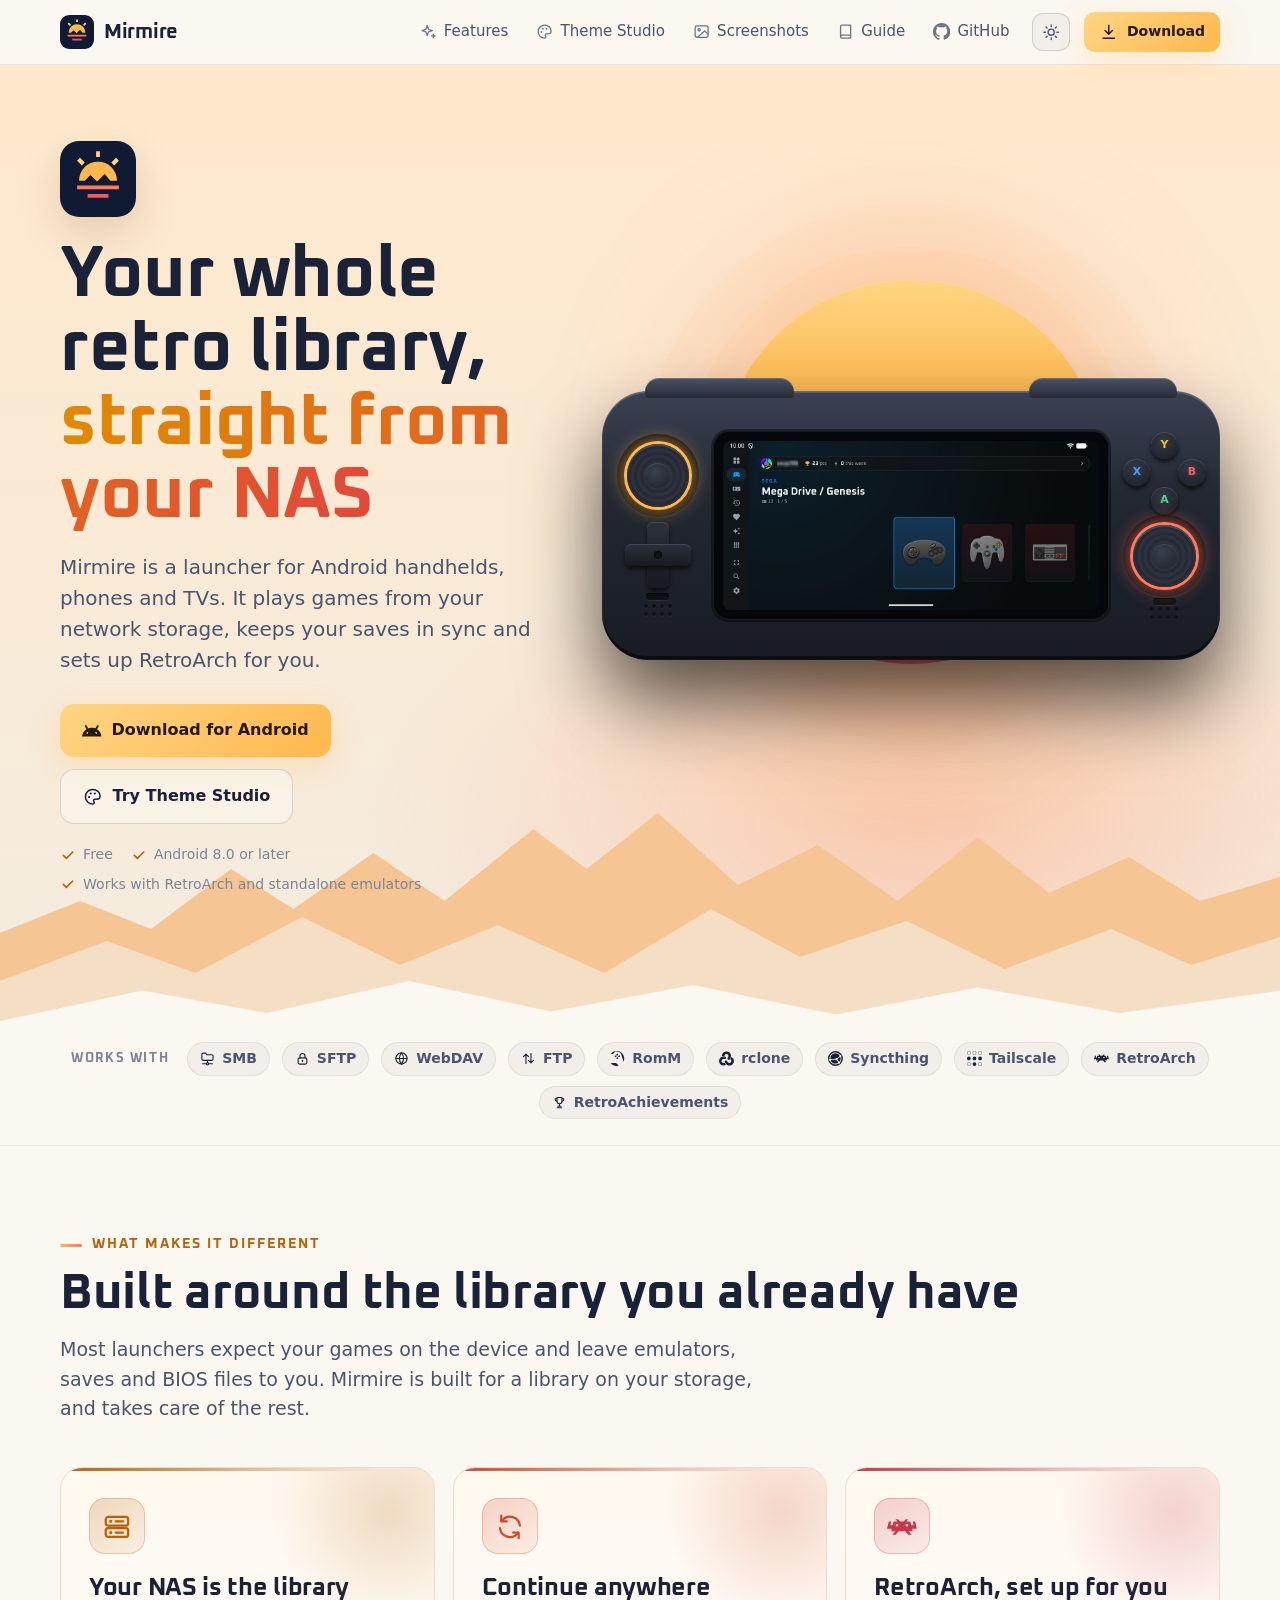
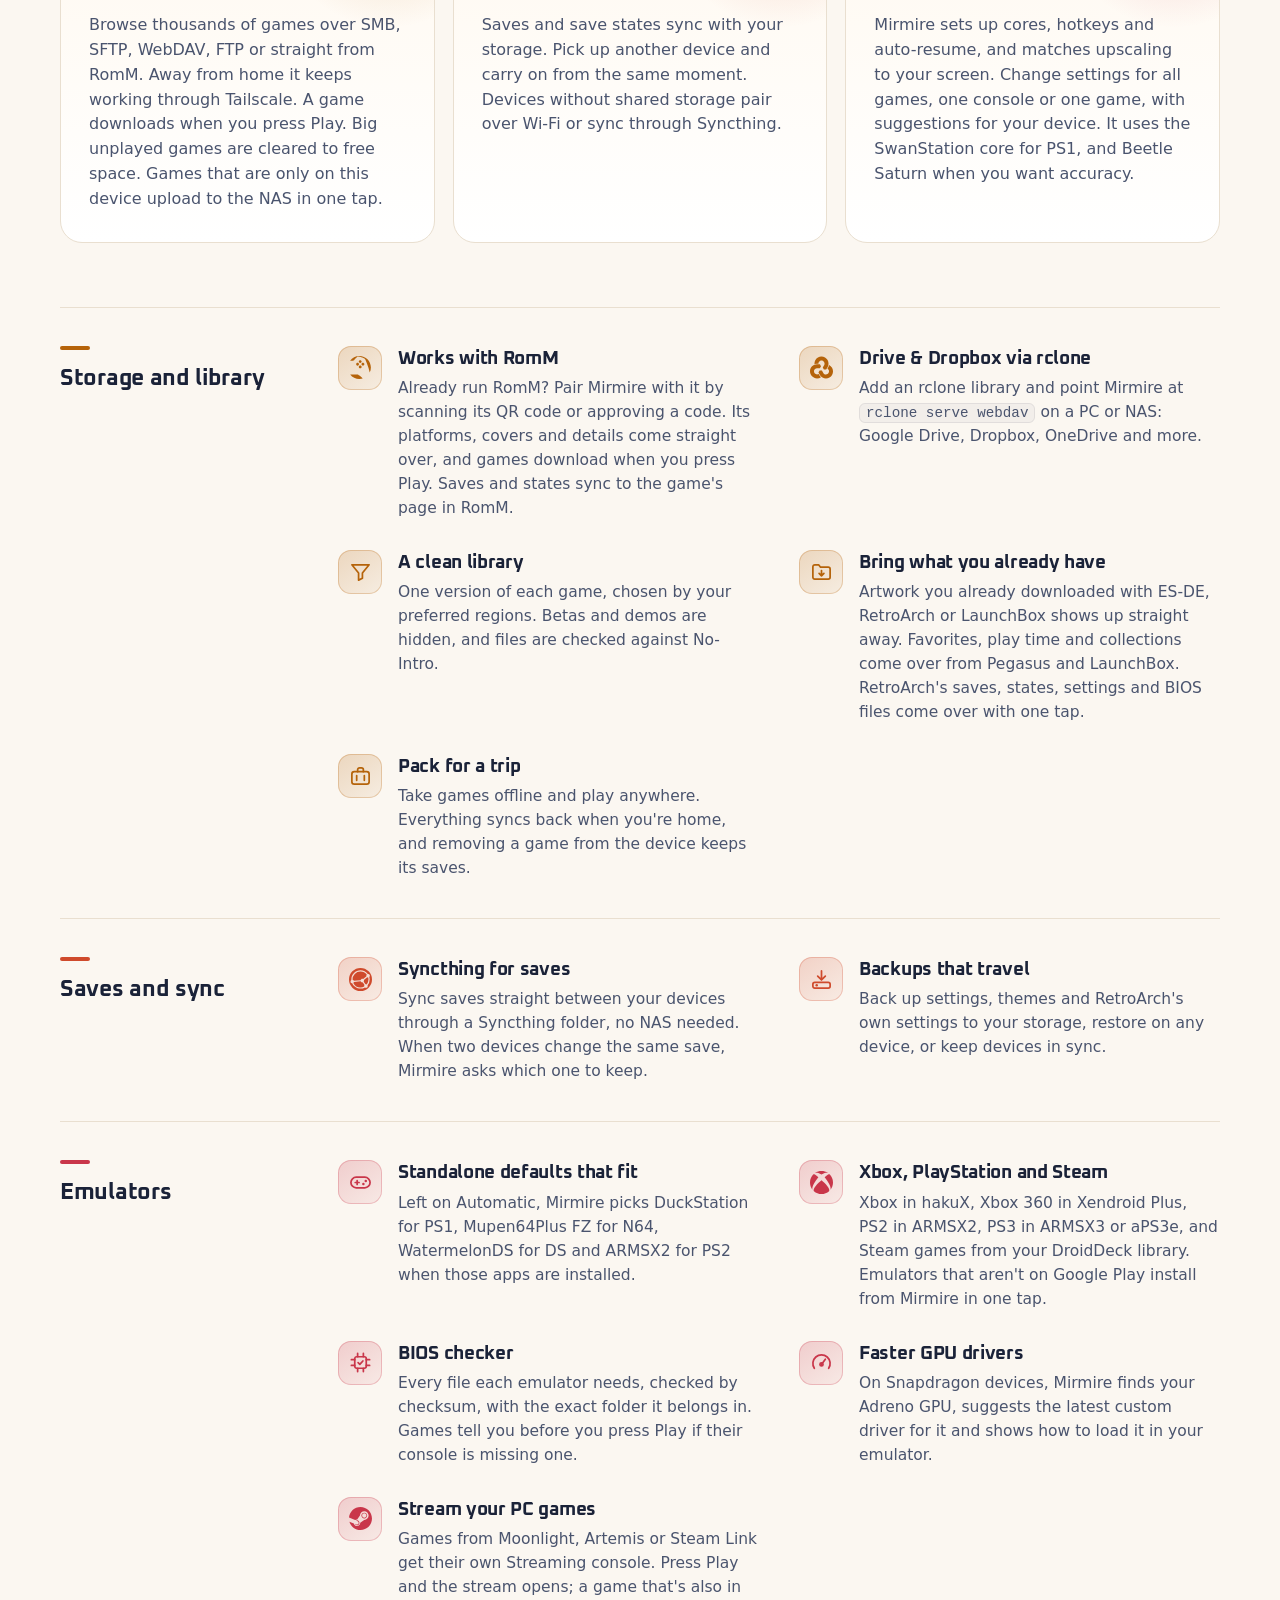
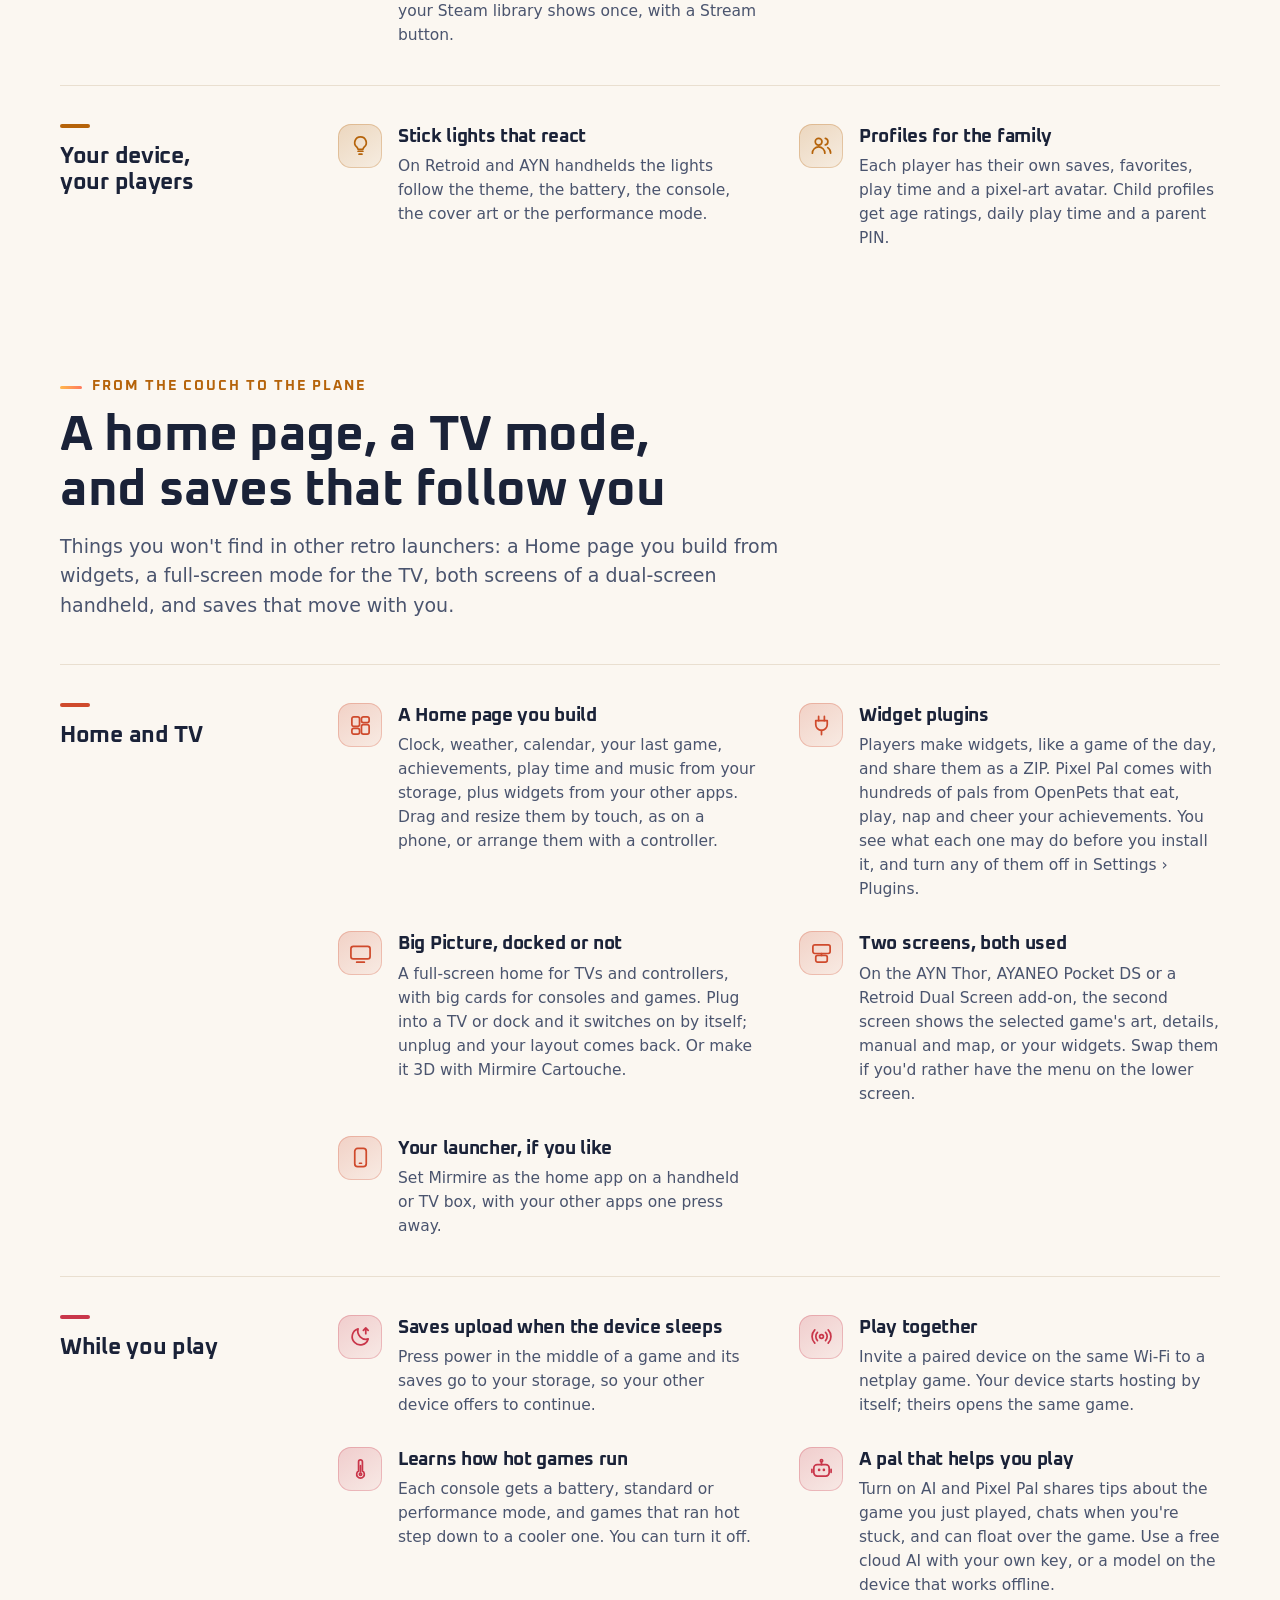
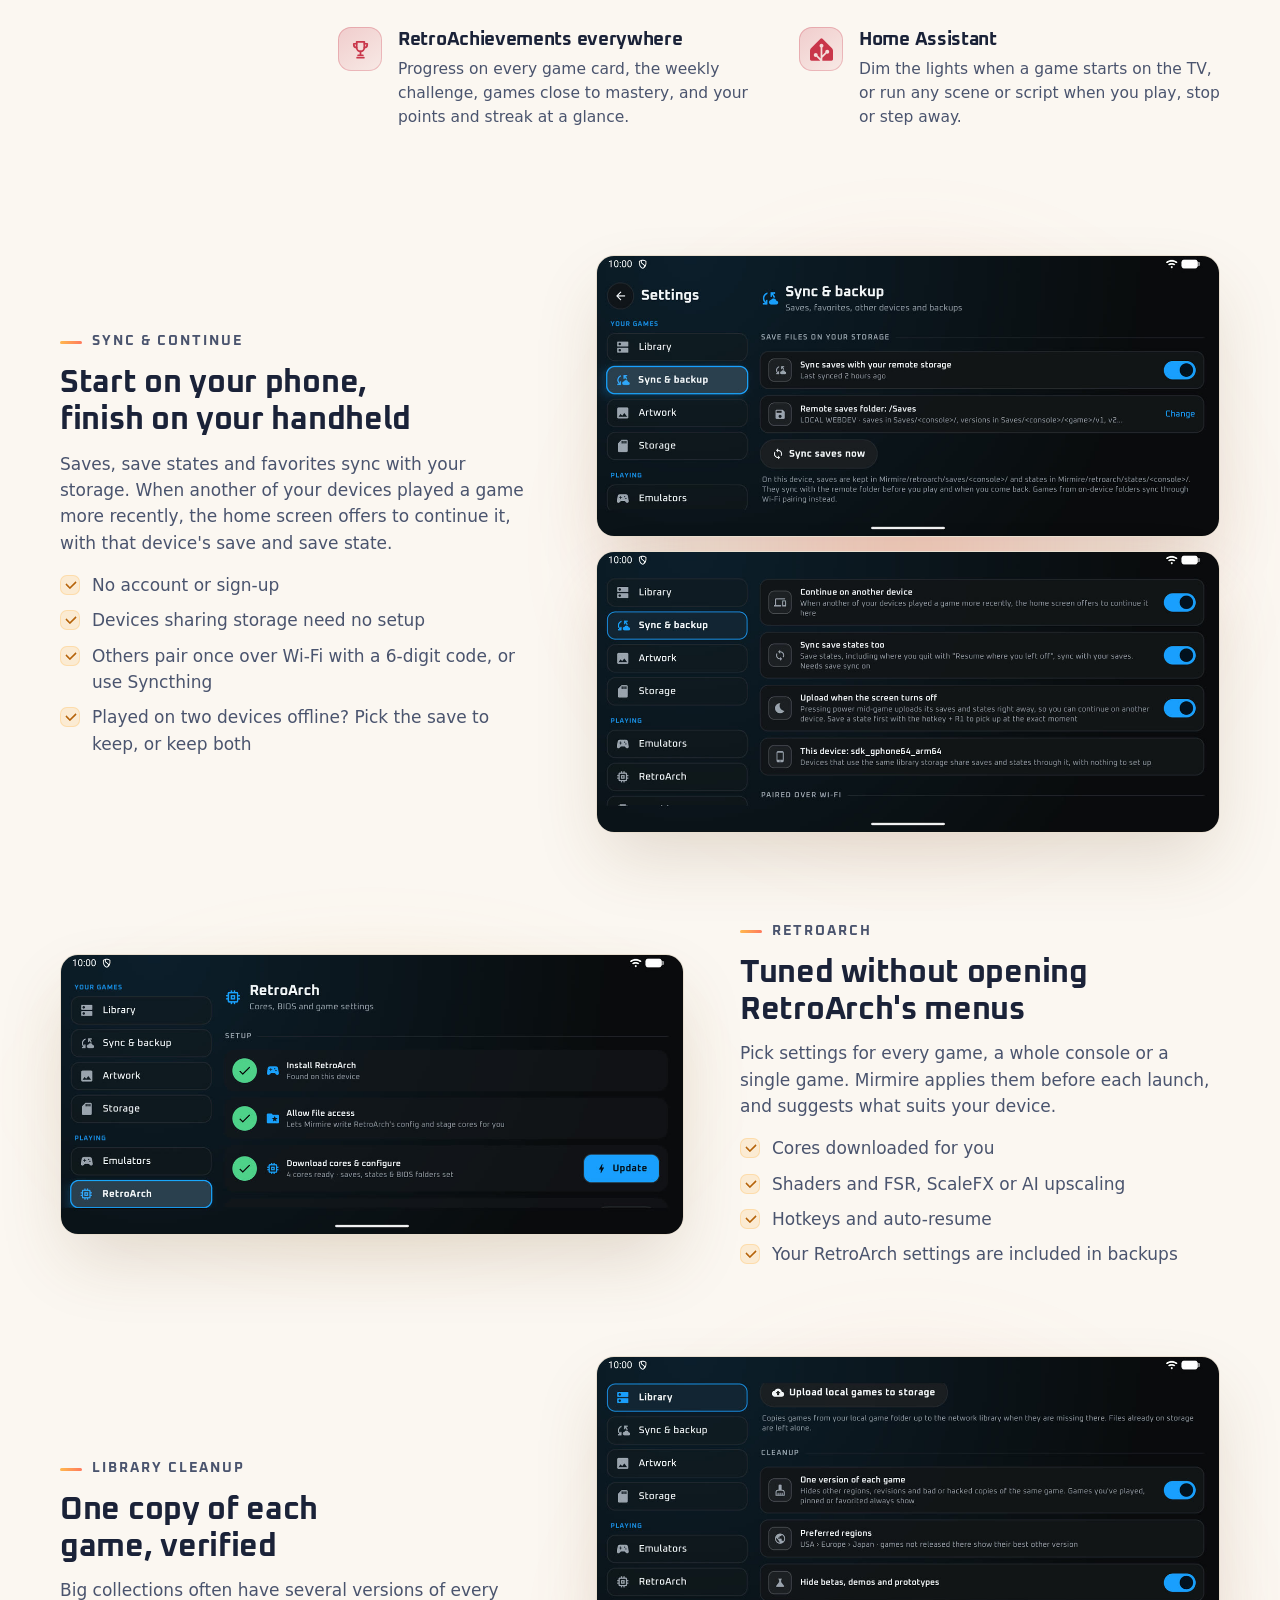
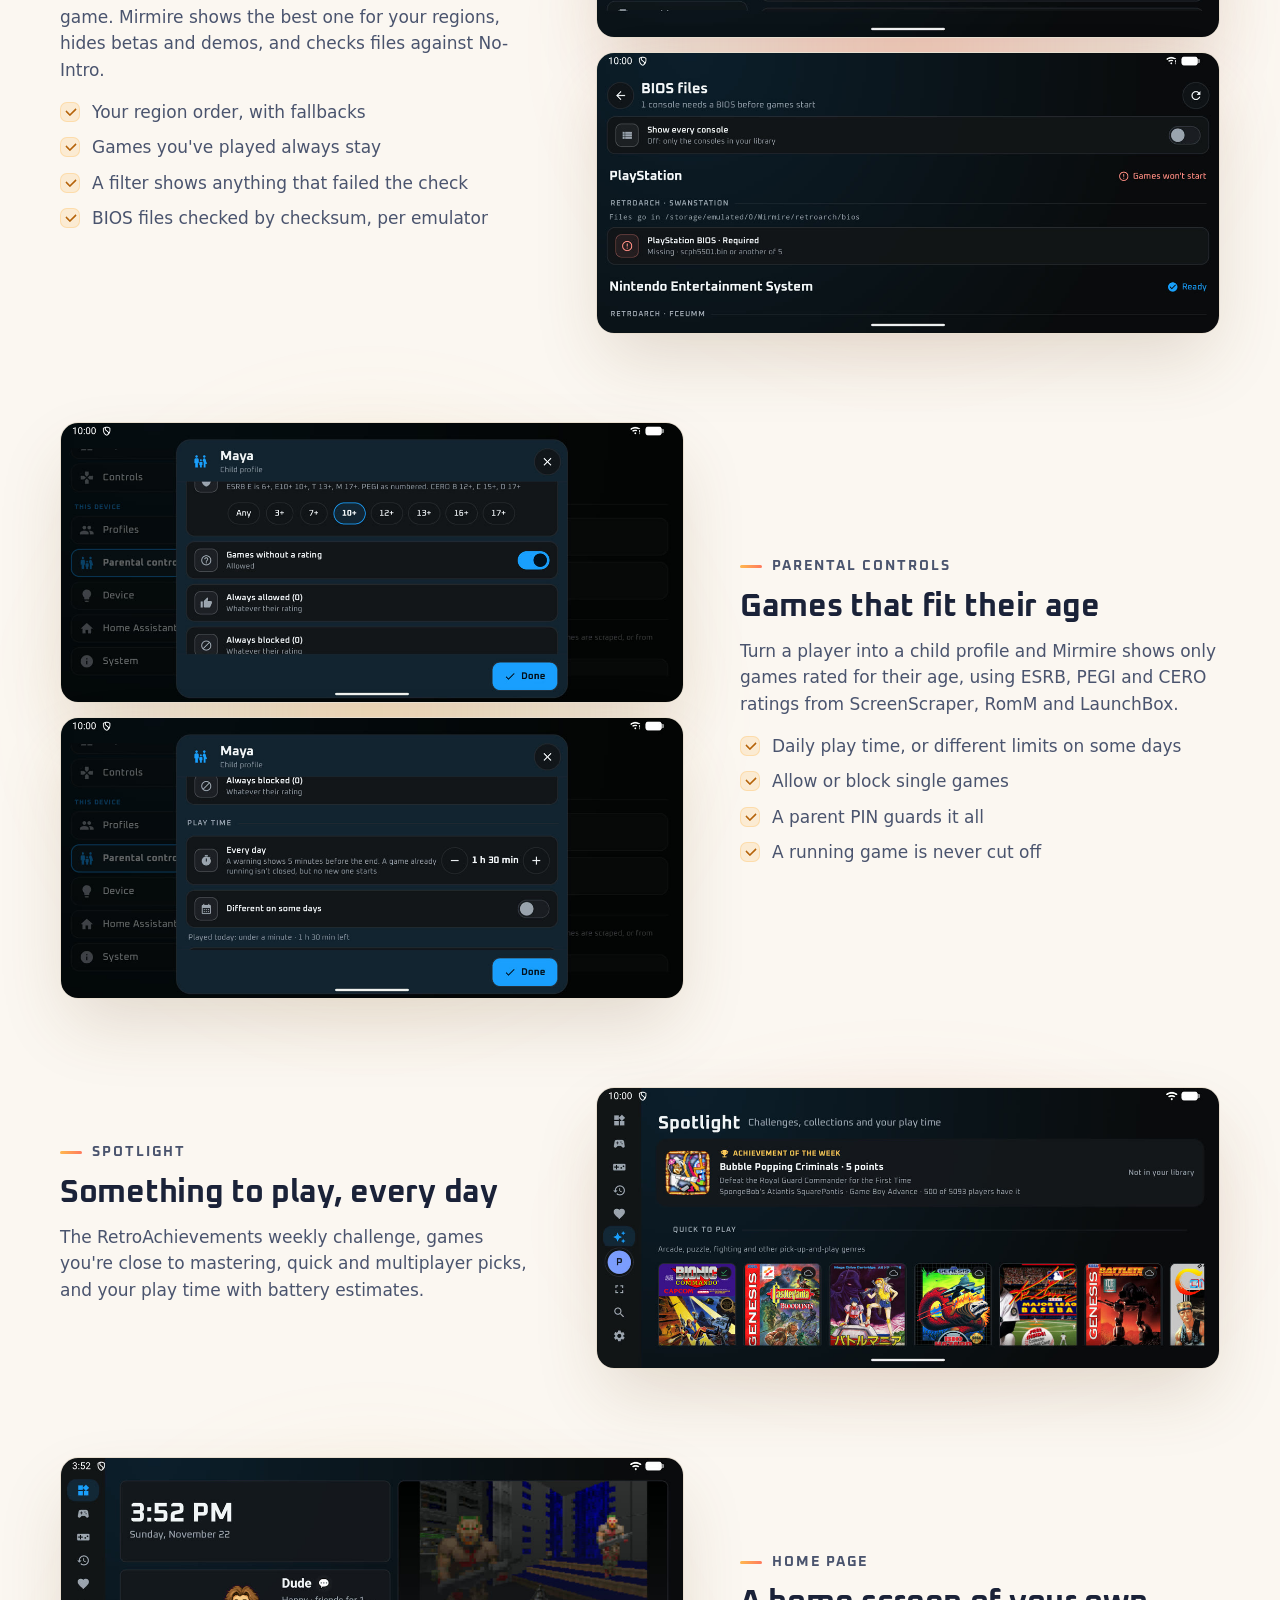
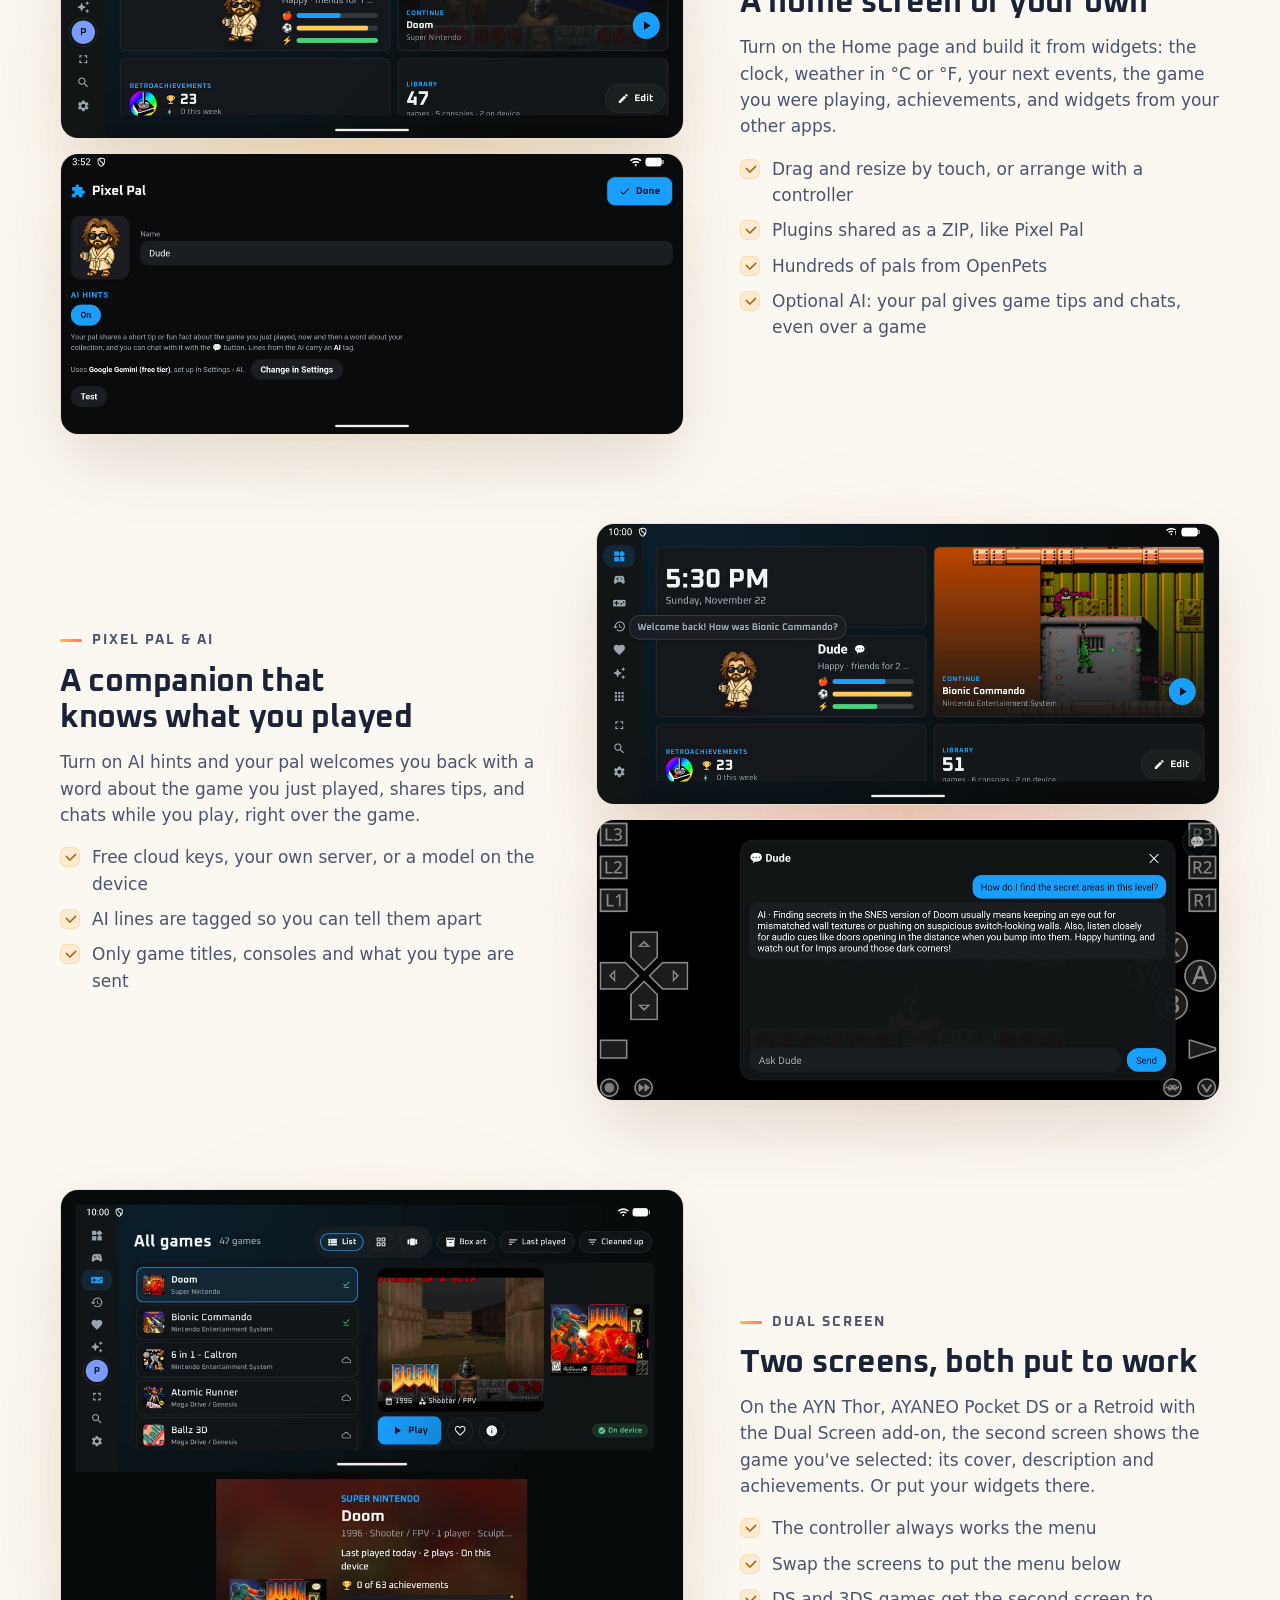
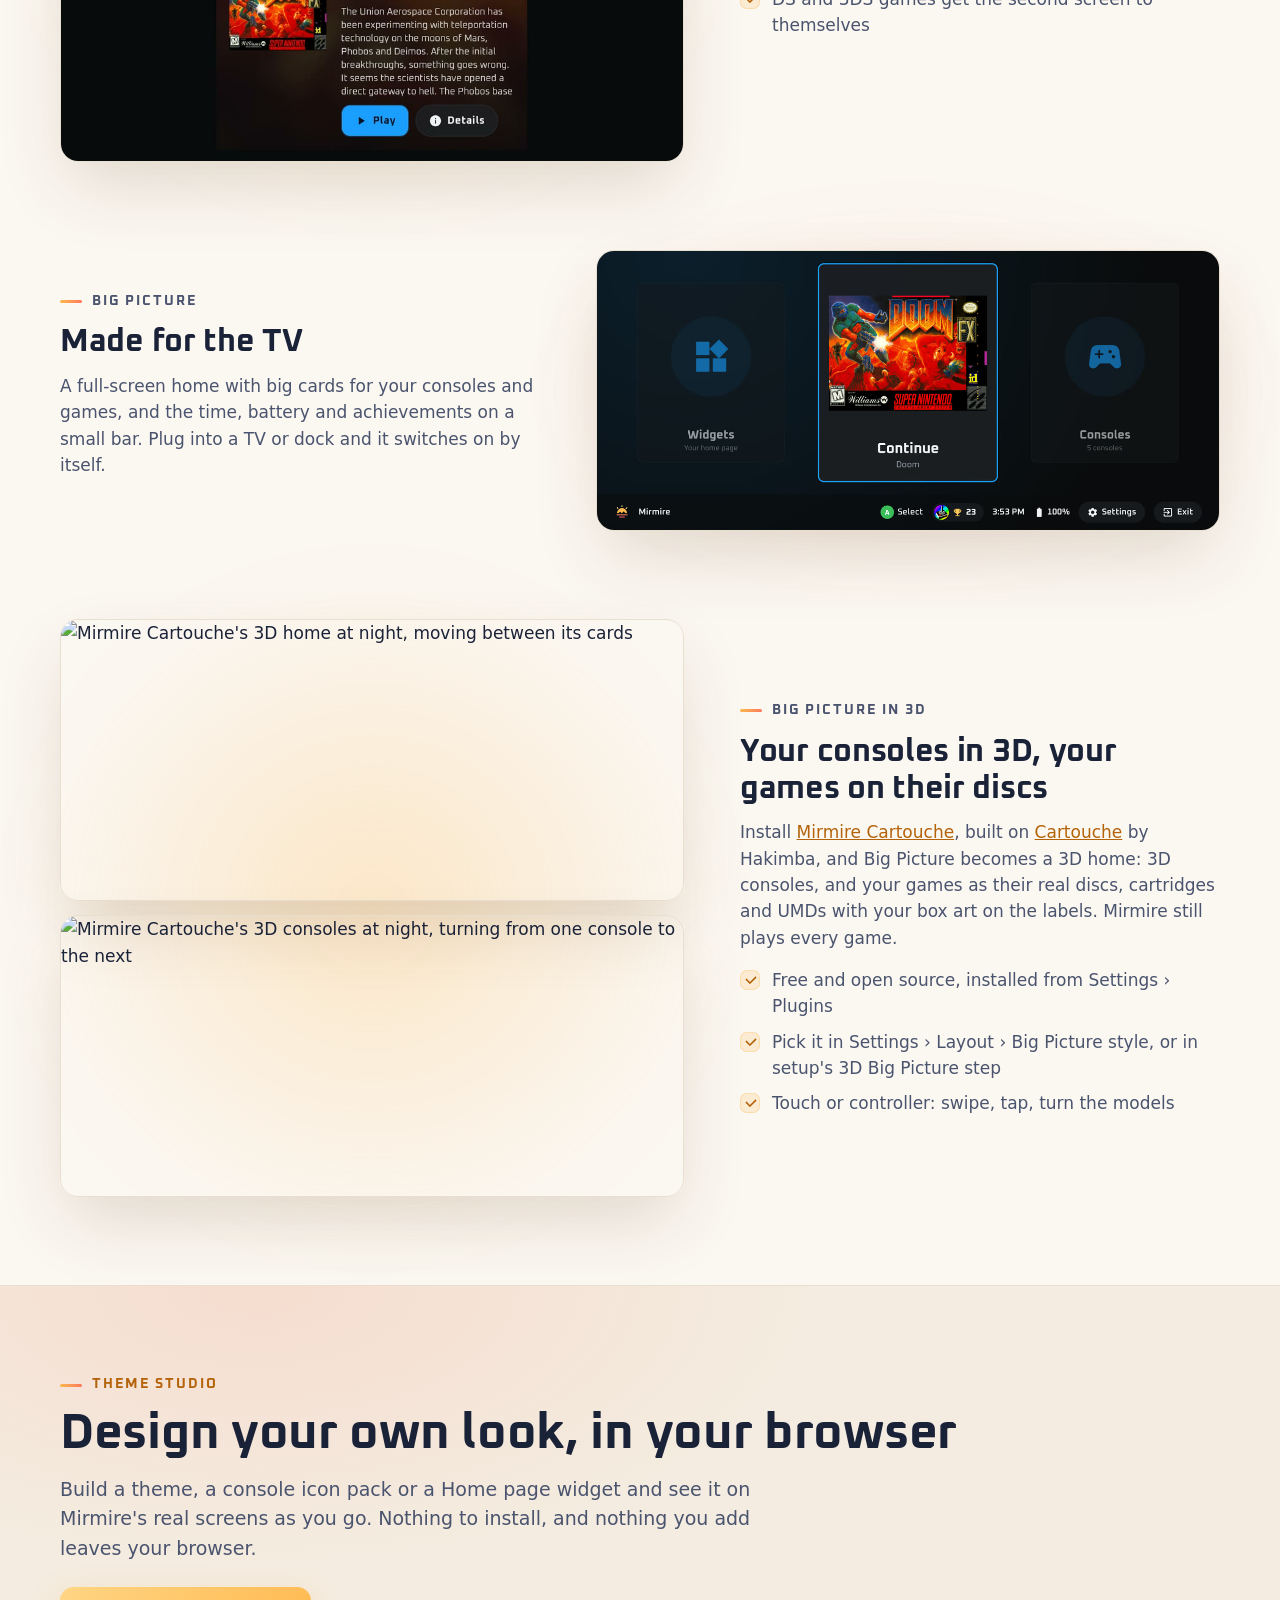
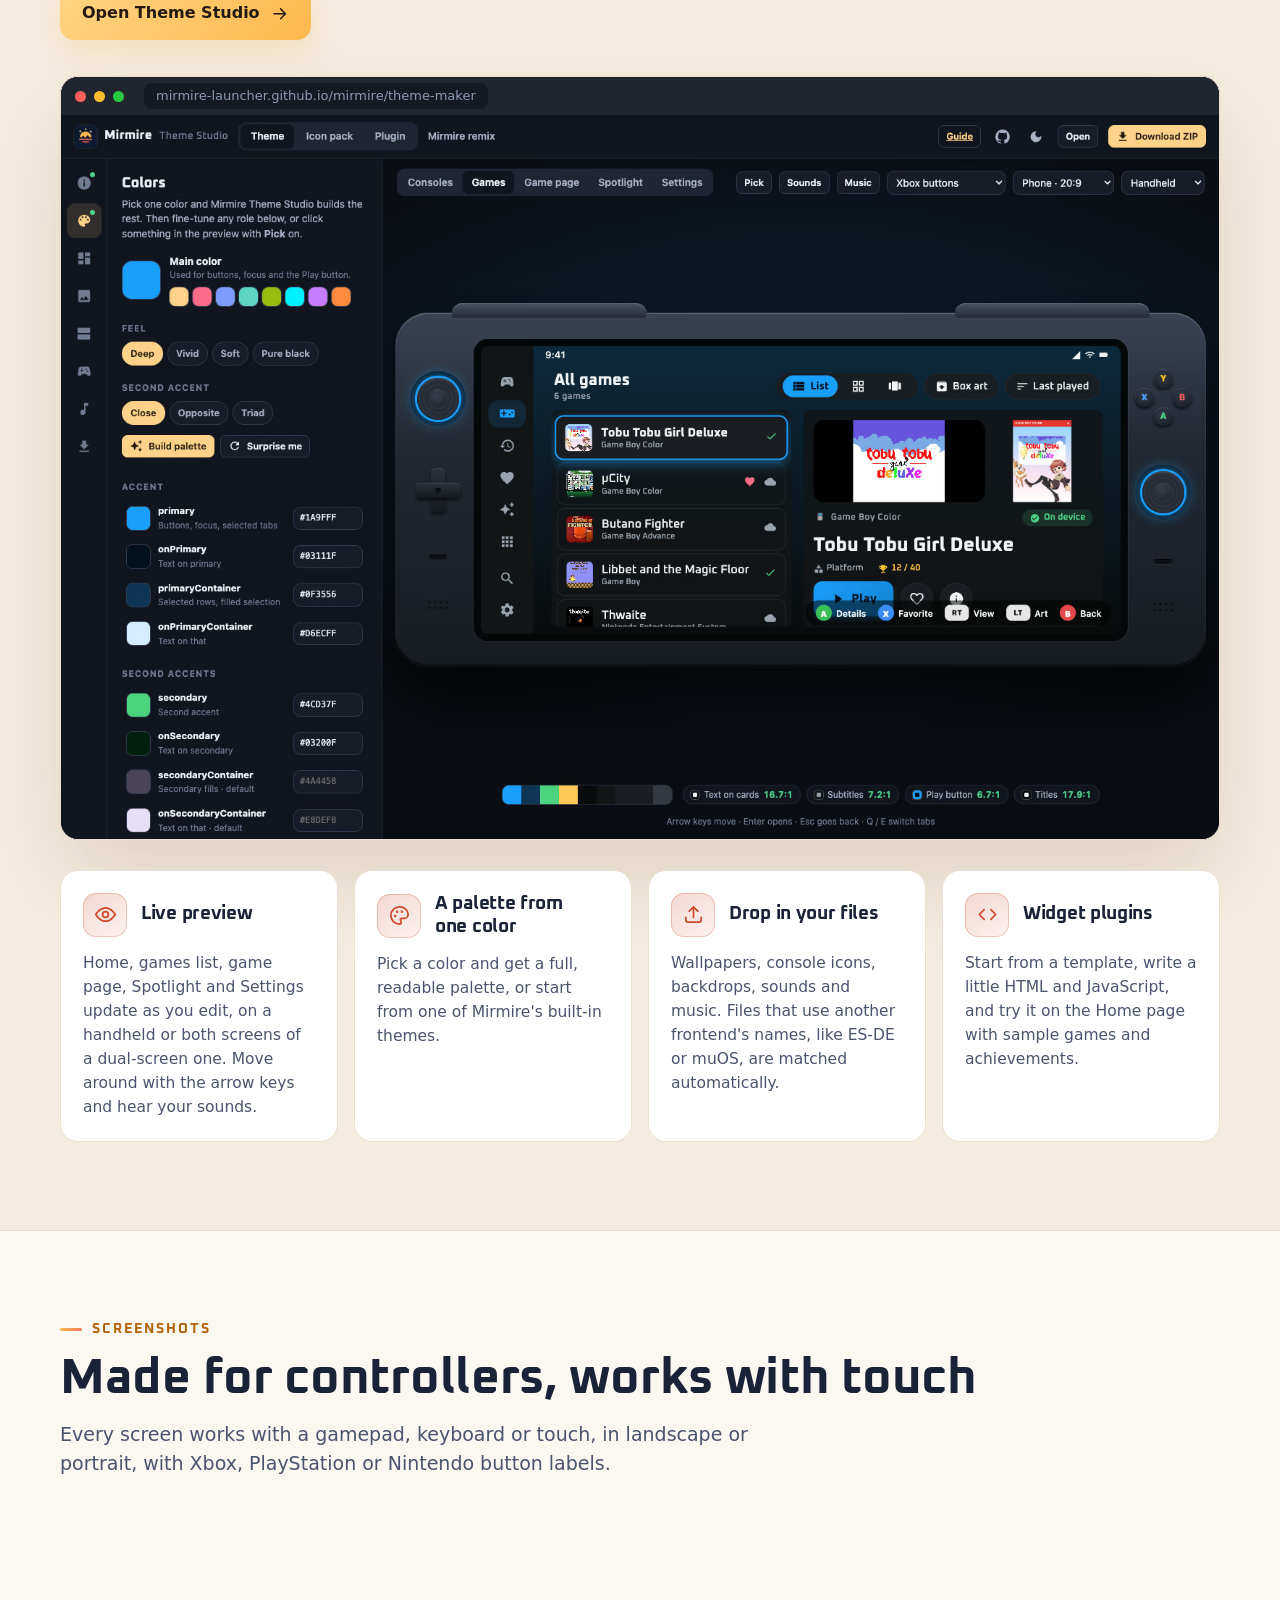
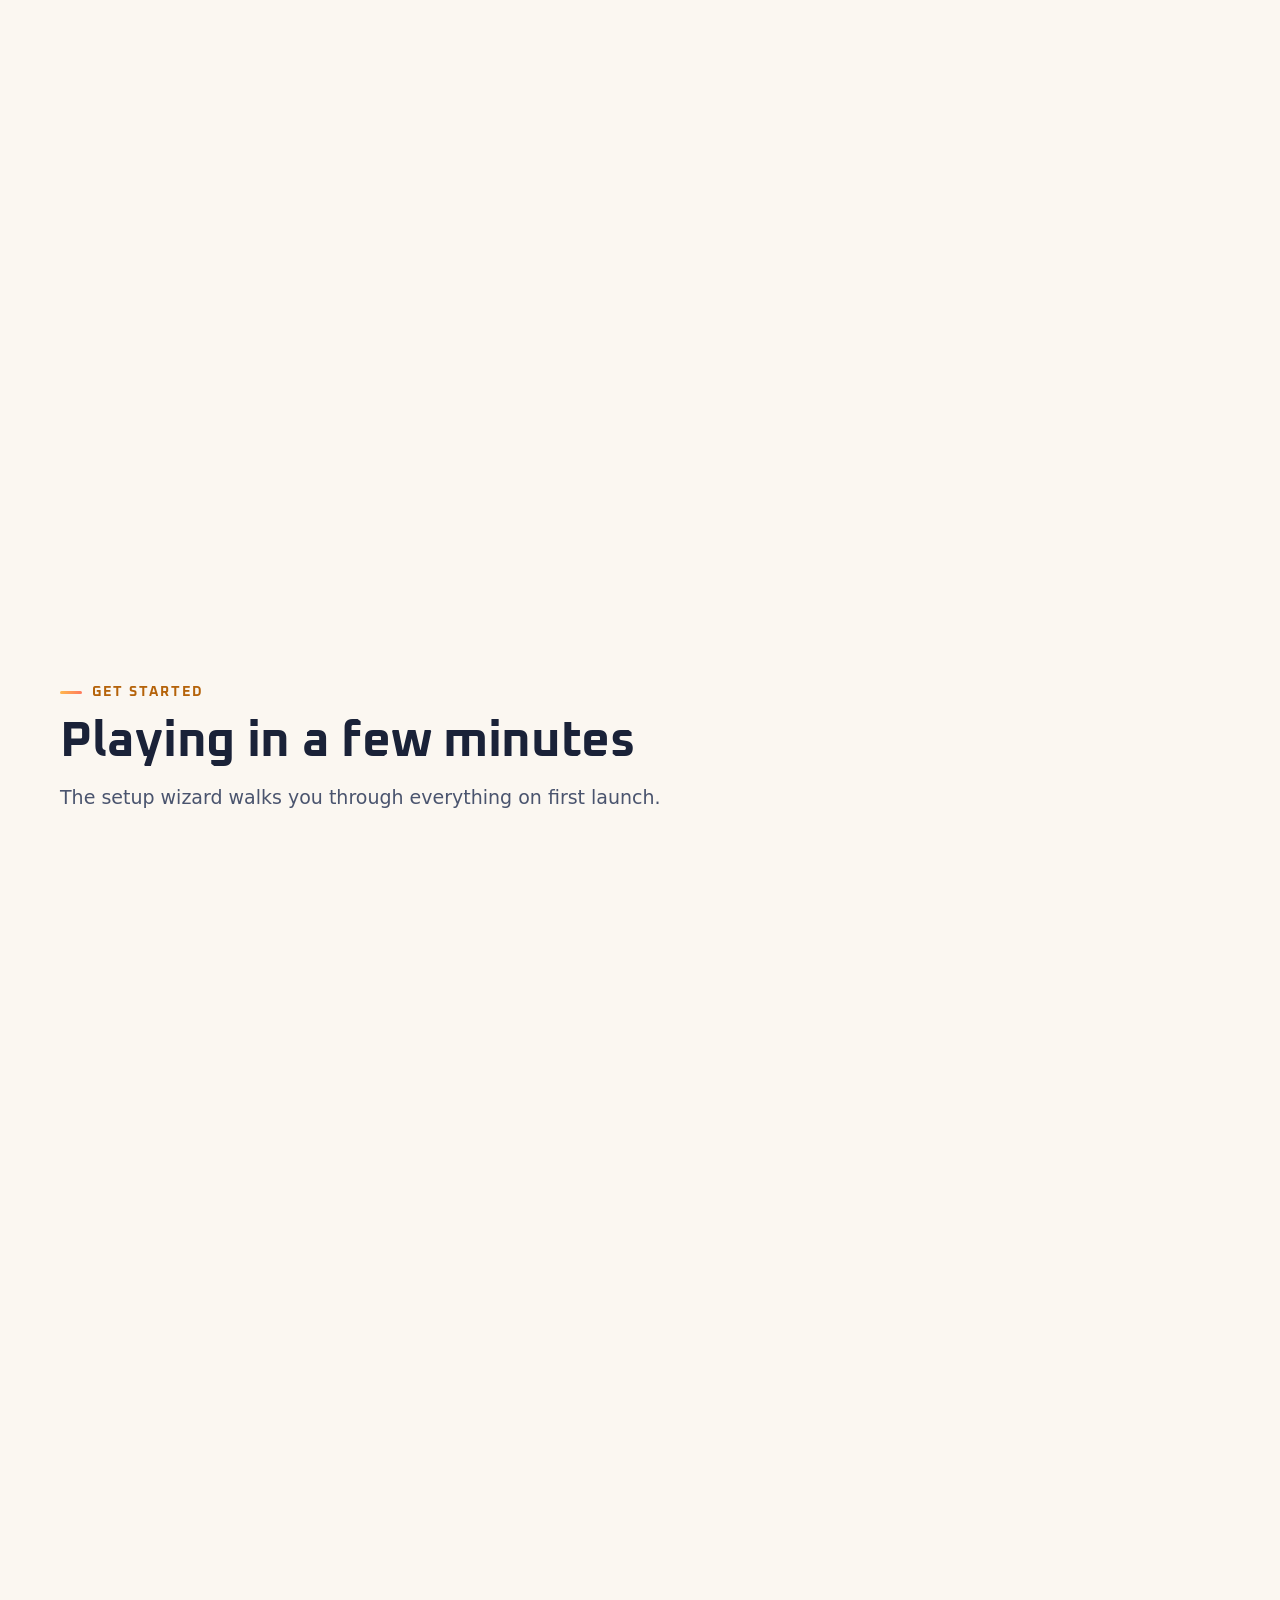
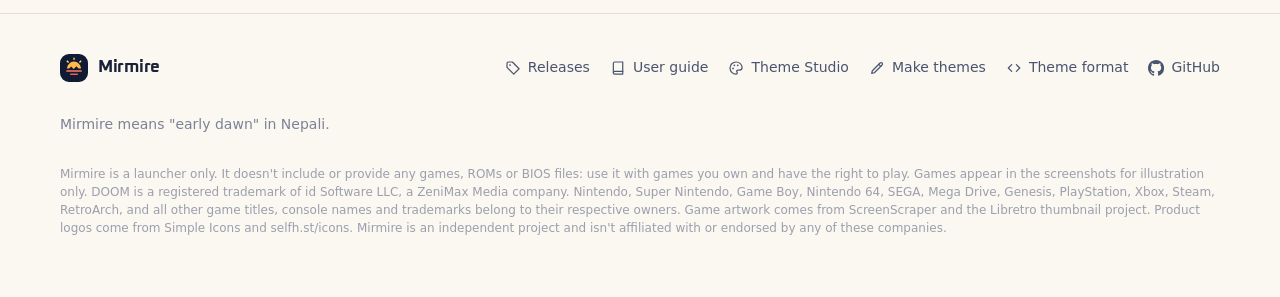
==== commit 1c868b76: "Guides on the site share the landing page's look: a layout for the Markdown guides with a contents l" ====
--- a/docs/index.html
+++ b/docs/index.html
@@ -376,7 +376,7 @@
         <a href="#features" class="hide-sm"><svg class="i"><use href="#i-sparkles"/></svg>Features</a>
         <a href="#theme-studio" class="hide-sm"><svg class="i"><use href="#i-palette"/></svg>Theme Studio</a>
         <a href="#screenshots" class="hide-sm"><svg class="i"><use href="#i-image"/></svg>Screenshots</a>
-        <a href="https://github.com/Mirmire-Launcher/mirmire/blob/main/docs/GUIDE.md"><svg class="i"><use href="#i-book"/></svg>Guide</a>
+        <a href="GUIDE.html"><svg class="i"><use href="#i-book"/></svg>Guide</a>
         <a class="gh" href="https://github.com/Mirmire-Launcher/mirmire" title="Mirmire on GitHub" aria-label="Mirmire on GitHub"><svg class="i solid"><use href="#i-github"/></svg><span>GitHub</span></a>
         <button class="mode" id="mode" aria-label="Switch light or dark mode" title="Light or dark mode"><svg class="i moon"><use href="#i-moon"/></svg><svg class="i sun"><use href="#i-sun"/></svg></button>
         <a class="btn primary small" href="https://github.com/Mirmire-Launcher/mirmire/releases/latest"><svg class="i"><use href="#i-download"/></svg>Download</a>
@@ -660,7 +660,7 @@
         <p>Free, with no account or ads.</p>
         <div class="ctas">
           <a class="btn primary" href="https://github.com/Mirmire-Launcher/mirmire/releases/latest"><svg class="i solid"><use href="#b-android"/></svg>Download for Android</a>
-          <a class="btn ghost" href="https://github.com/Mirmire-Launcher/mirmire/blob/main/docs/GUIDE.md"><svg class="i"><use href="#i-book"/></svg>Read the guide</a>
+          <a class="btn ghost" href="GUIDE.html"><svg class="i"><use href="#i-book"/></svg>Read the guide</a>
           <a class="btn ghost" href="https://github.com/Mirmire-Launcher/mirmire"><svg class="i solid"><use href="#i-github"/></svg>View on GitHub</a>
         </div>
       </div>
@@ -672,10 +672,10 @@
       <a class="brand" href="./"><img src="images/mirmire-icon.svg" alt="">Mirmire</a>
       <div class="links">
         <a href="https://github.com/Mirmire-Launcher/mirmire/releases"><svg class="i"><use href="#i-tag"/></svg>Releases</a>
-        <a href="https://github.com/Mirmire-Launcher/mirmire/blob/main/docs/GUIDE.md"><svg class="i"><use href="#i-book"/></svg>User guide</a>
+        <a href="GUIDE.html"><svg class="i"><use href="#i-book"/></svg>User guide</a>
         <a href="theme-maker/"><svg class="i"><use href="#i-palette"/></svg>Theme Studio</a>
-        <a href="https://github.com/Mirmire-Launcher/mirmire/blob/main/docs/CREATING.md"><svg class="i"><use href="#i-pen"/></svg>Make themes</a>
-        <a href="https://github.com/Mirmire-Launcher/mirmire/blob/main/docs/THEMES.md"><svg class="i"><use href="#i-code"/></svg>Theme format</a>
+        <a href="CREATING.html"><svg class="i"><use href="#i-pen"/></svg>Make themes</a>
+        <a href="THEMES.html"><svg class="i"><use href="#i-code"/></svg>Theme format</a>
         <a href="https://github.com/Mirmire-Launcher/mirmire"><svg class="i solid"><use href="#i-github"/></svg>GitHub</a>
       </div>
       <p class="note">Mirmire means "early dawn" in Nepali.</p>
